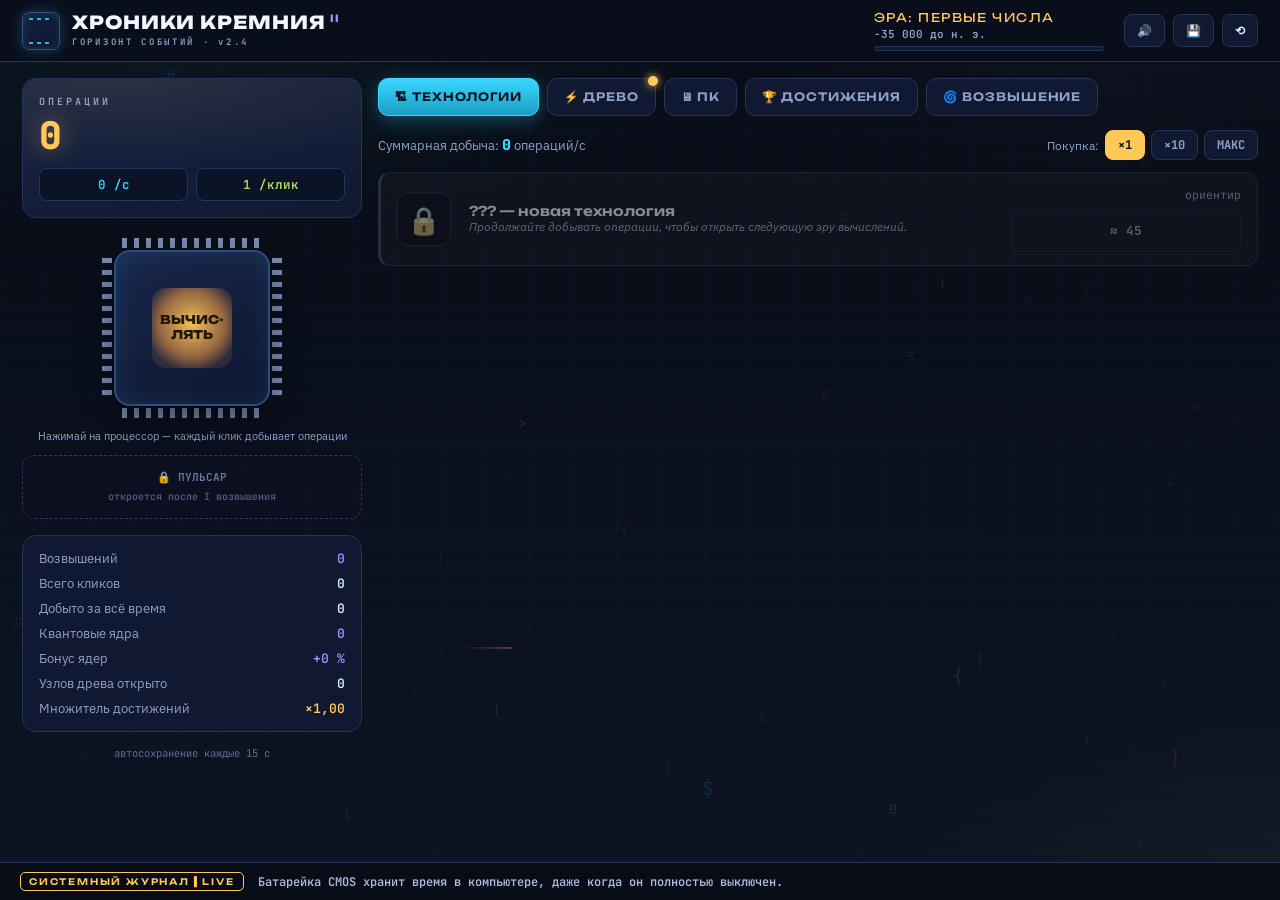
==== index.html @ 412d04f6 "Add files via upload" ====
<!DOCTYPE html>
<html lang="ru">
<head>
<meta charset="UTF-8">
<meta name="viewport" content="width=device-width, initial-scale=1, viewport-fit=cover">
<title>ХРОНИКИ КРЕМНИЯ II — v2.4</title>
<link rel="preconnect" href="https://fonts.googleapis.com">
<link rel="preconnect" href="https://fonts.gstatic.com" crossorigin>
<link href="https://fonts.googleapis.com/css2?family=Unbounded:wght@400;600;800&family=IBM+Plex+Sans:ital,wght@0,400;0,600;0,700;1,400&family=JetBrains+Mono:wght@400;600;800&display=swap" rel="stylesheet">
<style>
:root{
  --bg0:#070b14; --bg1:#0b1322; --panel:#0f1830; --panel2:#152142;
  --line:#233357; --text:#dbe6ff; --dim:#8ea2c9;
  --amber:#ffc857; --cyan:#39d7ff; --lime:#a8e05f; --mag:#ff6bcb;
  --orange:#ff9f45; --violet:#a78bfa; --gold:#c8a24a; --red:#ff5d6c;
}
*{margin:0;padding:0;box-sizing:border-box}
html{height:100%;overscroll-behavior:none}
body{min-height:100%;font-family:"IBM Plex Sans",system-ui,sans-serif;color:var(--text);
  overscroll-behavior:none;-webkit-tap-highlight-color:transparent;
  background:
    radial-gradient(1100px 520px at 12% -8%, rgba(57,215,255,.08), transparent 60%),
    radial-gradient(900px 560px at 108% 112%, rgba(255,200,87,.07), transparent 60%),
    radial-gradient(700px 400px at 85% -5%, rgba(167,139,250,.06), transparent 60%),
    linear-gradient(180deg, var(--bg0), var(--bg1));
  overflow-x:hidden}
body::after{content:"";position:fixed;inset:0;pointer-events:none;z-index:400;
  background:repeating-linear-gradient(0deg,rgba(255,255,255,.014) 0 1px,transparent 1px 3px)}
body.frenzy::before{content:"";position:fixed;inset:0;z-index:390;pointer-events:none;
  box-shadow:inset 0 0 140px 20px rgba(167,139,250,.28);animation:frPulse 1s ease-in-out infinite}
@keyframes frPulse{50%{box-shadow:inset 0 0 200px 40px rgba(167,139,250,.45)}}
[hidden]{display:none!important}
button{touch-action:manipulation;font-family:inherit}
kbd{font:600 11px "JetBrains Mono";background:#1a2646;border:1px solid var(--line);border-bottom-width:2px;border-radius:4px;padding:1px 5px;color:var(--amber)}
#fx{position:fixed;inset:0;z-index:0;pointer-events:none}
.grid-overlay{position:fixed;inset:0;z-index:0;pointer-events:none;
  background-image:linear-gradient(rgba(90,140,255,.045) 1px,transparent 1px),linear-gradient(90deg,rgba(90,140,255,.045) 1px,transparent 1px);
  background-size:44px 44px;mask-image:radial-gradient(ellipse at 50% 40%,#000 30%,transparent 90%)}
::-webkit-scrollbar{width:10px;height:10px}
::-webkit-scrollbar-track{background:#0a1120}
::-webkit-scrollbar-thumb{background:#26365e;border-radius:6px;border:2px solid #0a1120}
::-webkit-scrollbar-thumb:hover{background:#39d7ff}

header{position:sticky;top:0;z-index:50;display:flex;align-items:center;gap:20px;flex-wrap:wrap;
  padding:10px 22px;background:rgba(8,13,26,.88);backdrop-filter:blur(6px);border-bottom:1px solid var(--line)}
.logo{display:flex;align-items:center;gap:12px}
.logo-chip{width:38px;height:38px;border-radius:7px;background:linear-gradient(145deg,#132040,#0c152b);
  border:1px solid #33507f;position:relative;box-shadow:0 0 14px rgba(57,215,255,.25),inset 0 0 8px rgba(57,215,255,.15)}
.logo-chip::before,.logo-chip::after{content:"";position:absolute;left:6px;right:6px;height:2px;
  background:repeating-linear-gradient(90deg,#39d7ff 0 4px,transparent 4px 8px);opacity:.8}
.logo-chip::before{top:5px}.logo-chip::after{bottom:5px}
h1.title{font-family:Unbounded;font-weight:800;font-size:18px;letter-spacing:.05em;color:#f2f6ff;position:relative;line-height:1.1}
h1 .v2{font-size:10px;color:var(--violet);vertical-align:super;letter-spacing:.1em}
.glitch::before,.glitch::after{content:attr(data-text);position:absolute;left:0;top:0;width:100%;pointer-events:none;opacity:0}
.glitch::before{color:var(--cyan);animation:glA 5s infinite steps(1)}
.glitch::after{color:var(--mag);animation:glB 7s infinite steps(1)}
@keyframes glA{0%,93%{opacity:0}94%{opacity:.9;transform:translate(-2px,-1px);clip-path:inset(10% 0 55% 0)}96%{opacity:.9;transform:translate(2px,1px);clip-path:inset(60% 0 8% 0)}98%,100%{opacity:0}}
@keyframes glB{0%,89%{opacity:0}90%{opacity:.9;transform:translate(2px,-1px);clip-path:inset(45% 0 30% 0)}93%{opacity:0}}
.tagline{font:600 9px "JetBrains Mono";letter-spacing:.3em;color:var(--dim);margin-top:3px}
.era-box{margin-left:auto;min-width:230px}
.era-label{font-family:Unbounded;font-size:12px;letter-spacing:.12em;color:var(--amber)}
.era-year{font:600 11px "JetBrains Mono";color:var(--dim);margin:2px 0 5px}
.era-bar{height:5px;background:#101a33;border:1px solid var(--line);border-radius:3px;overflow:hidden}
.era-bar i{display:block;height:100%;width:0;background:linear-gradient(90deg,var(--cyan),var(--amber));transition:width .4s;box-shadow:0 0 8px rgba(255,200,87,.6)}
.hdr-actions{display:flex;gap:8px}
.hdr-actions button{font:600 12px "IBM Plex Sans";color:var(--text);background:var(--panel);border:1px solid var(--line);
  border-radius:8px;padding:8px 12px;cursor:pointer;transition:.18s}
.hdr-actions button:hover{border-color:var(--cyan);transform:translateY(-1px)}
.hdr-actions .danger:hover{border-color:var(--red);color:var(--red)}

main{position:relative;z-index:1;display:grid;grid-template-columns:340px 1fr;gap:16px;
  padding:16px 22px calc(72px + env(safe-area-inset-bottom));max-width:1560px;margin:0 auto}
.side{display:flex;flex-direction:column;gap:14px}
.resource-card{background:linear-gradient(160deg,var(--panel2),var(--panel));border:1px solid var(--line);border-radius:14px;padding:16px;position:relative;overflow:hidden}
.resource-card::before{content:"";position:absolute;inset:0;background:radial-gradient(400px 90px at 30% 0%,rgba(255,200,87,.09),transparent);pointer-events:none}
.res-label{font:600 10px "JetBrains Mono";letter-spacing:.3em;color:var(--dim)}
.res-num{font:800 clamp(26px,3vw,38px)/1.15 "JetBrains Mono";color:var(--amber);text-shadow:0 0 24px rgba(255,200,87,.45);margin:6px 0 10px;word-break:break-all}
.res-num.bump{animation:bump .16s}
@keyframes bump{50%{transform:scale(1.045)}}
.res-row{display:flex;gap:8px}
.res-chip{flex:1;font:600 12.5px "JetBrains Mono";background:#0b1226;border:1px solid var(--line);border-radius:8px;padding:7px 8px;color:var(--cyan);text-align:center}
.res-chip:last-child{color:var(--lime)}
.buff-chip{margin-top:8px;font:800 12px "JetBrains Mono";text-align:center;color:#140b2a;background:linear-gradient(90deg,var(--violet),#d7c6ff);border-radius:8px;padding:6px;animation:frPulse 1s infinite}

.cpu-wrap{display:flex;flex-direction:column;align-items:center;gap:10px;padding:6px 0 2px}
.cpu{width:180px;height:180px;border:none;background:transparent;cursor:pointer;position:relative;border-radius:20px;transition:transform .09s;touch-action:manipulation;user-select:none;-webkit-user-select:none;-webkit-touch-callout:none}
.cpu:active{transform:scale(.94)}
.pins{position:absolute;pointer-events:none}
.pins.tb{left:20px;right:20px;height:10px;background:repeating-linear-gradient(90deg,#7d8db4 0 5px,transparent 5px 12px)}
.pins.lr{top:20px;bottom:20px;width:10px;background:repeating-linear-gradient(180deg,#7d8db4 0 5px,transparent 5px 12px)}
.pins.t{top:0}.pins.b{bottom:0}.pins.l{left:0}.pins.r{right:0}
.cpu-body{position:absolute;inset:12px;border-radius:16px;background:linear-gradient(150deg,#17254a,#0c152e);border:2px solid #2e4a80;
  box-shadow:inset 0 0 26px rgba(57,215,255,.12),0 12px 34px rgba(0,0,0,.5);display:flex;align-items:center;justify-content:center}
.cpu-core{width:80px;height:80px;border-radius:14px;background:radial-gradient(circle at 50% 45%,rgba(255,200,87,.95),rgba(255,159,69,.55) 55%,rgba(255,159,69,.12) 80%);
  display:flex;align-items:center;justify-content:center;animation:corePulse 2.4s ease-in-out infinite}
body.frenzy .cpu-core{animation-duration:.5s}
@keyframes corePulse{0%,100%{box-shadow:0 0 18px rgba(255,200,87,.45),inset 0 0 12px rgba(255,255,255,.35)}50%{box-shadow:0 0 42px rgba(255,200,87,.85),inset 0 0 18px rgba(255,255,255,.6)}}
.cpu-label{font-family:Unbounded;font-weight:800;font-size:12px;color:#221800;text-align:center;line-height:1.2}
.ring{position:absolute;left:50%;top:50%;width:120px;height:120px;margin:-60px 0 0 -60px;border:2px solid var(--amber);border-radius:50%;pointer-events:none;animation:ring .55s ease-out forwards}
.ring.mini{width:60px;height:60px;margin:-30px 0 0 -30px;border-color:var(--cyan)}
@keyframes ring{from{transform:scale(.4);opacity:.9}to{transform:scale(1.5);opacity:0}}
.float-num{position:fixed;z-index:320;font:800 15px "JetBrains Mono";color:var(--amber);text-shadow:0 0 10px rgba(255,200,87,.7);pointer-events:none;animation:rise .95s ease-out forwards;white-space:nowrap}
.float-num.auto{color:var(--cyan);font-size:11.5px;text-shadow:0 0 8px rgba(57,215,255,.6)}
.float-num.crit{color:#ffe9a0;font-size:20px;text-shadow:0 0 16px rgba(255,200,87,.95)}
.float-num.chain{color:var(--mag);font-size:13px;text-shadow:0 0 10px rgba(255,107,203,.8)}
@keyframes rise{from{transform:translate(-50%,0);opacity:1}to{transform:translate(-50%,-74px);opacity:0}}
.spark{position:fixed;z-index:319;width:5px;height:5px;border-radius:50%;pointer-events:none;animation:sparkFly .6s ease-out forwards}
@keyframes sparkFly{from{transform:translate(0,0) scale(1);opacity:1}to{transform:translate(var(--dx),var(--dy)) scale(.2);opacity:0}}
.hint{font:400 11px "IBM Plex Sans";color:var(--dim);text-align:center;line-height:1.6}

.pulse-wrap{display:flex;flex-direction:column;align-items:center;gap:7px;width:100%}
.mech-locked{width:100%;border:1px dashed #33305e;border-radius:12px;padding:12px;text-align:center;
  font:600 11px "JetBrains Mono";color:#6c7ba3;line-height:1.7;background:rgba(12,15,34,.5)}
.mech-locked span{color:#4d5a82;font-size:10px}
.mech-row{display:flex;gap:12px;align-items:center;justify-content:center}
.pulse{position:relative;width:88px;height:88px;border-radius:50%;border:1px solid #3d3670;cursor:pointer;
  background:radial-gradient(circle at 50% 40%,#221b45,#0e0c20);color:#cbb8ff;font-family:Unbounded;font-weight:700;font-size:10px;letter-spacing:.08em;transition:.2s}
.pulse .p-ring{position:absolute;inset:-5px;border-radius:50%;pointer-events:none;
  background:conic-gradient(var(--violet) calc(var(--p,0)*1%),rgba(167,139,250,.1) 0);
  -webkit-mask:radial-gradient(circle,transparent 62%,#000 64%);mask:radial-gradient(circle,transparent 62%,#000 64%)}
.pulse:disabled{opacity:.55;cursor:default}
.pulse.ready{animation:pulseReady 1.4s infinite}
@keyframes pulseReady{50%{box-shadow:0 0 26px rgba(167,139,250,.8)}}
.pulse.active{background:radial-gradient(circle at 50% 40%,#7a5cff,#2c1a6e);color:#fff;box-shadow:0 0 34px rgba(167,139,250,.8)}
.mech-side{display:flex;flex-direction:column;align-items:center;gap:4px}
.leap{width:56px;height:56px;border-radius:50%;border:1px solid #1e5a6e;cursor:pointer;font-size:20px;
  background:radial-gradient(circle at 50% 40%,#0e2a38,#081720);color:var(--cyan);transition:.2s}
.leap.ready{animation:leapReady 1.4s infinite;border-color:var(--cyan)}
@keyframes leapReady{50%{box-shadow:0 0 22px rgba(57,215,255,.7)}}
.leap:disabled{opacity:.5;cursor:default}
.leap-state{font:600 9px "JetBrains Mono";color:var(--dim);text-align:center}
.mini-toggle{font:700 9.5px "JetBrains Mono";letter-spacing:.08em;color:var(--dim);background:var(--panel);
  border:1px solid var(--line);border-radius:20px;padding:5px 12px;cursor:pointer;transition:.15s}
.mini-toggle.on{color:#0b1020;background:var(--lime);border-color:var(--lime)}
.pulse-state{font:600 10px "JetBrains Mono";color:var(--dim)}

.stat-card{background:var(--panel);border:1px solid var(--line);border-radius:14px;padding:14px 16px;display:flex;flex-direction:column;gap:8px}
.stat-row{display:flex;justify-content:space-between;align-items:baseline;font-size:12.5px;color:var(--dim)}
.stat-row b{font:600 13px "JetBrains Mono";color:var(--text)}
.stat-row b.violet{color:var(--violet)}.stat-row b.amber{color:var(--amber)}
.autosave-note{font:400 10.5px "JetBrains Mono";color:#5b6c93;text-align:center;transition:.3s}
.autosave-note.flash{color:var(--lime)}

.content{min-width:0}
.tabs{display:flex;gap:8px;margin-bottom:14px;flex-wrap:wrap}
.tabs button{position:relative;font-family:Unbounded;font-weight:600;font-size:11.5px;letter-spacing:.08em;color:var(--dim);
  background:var(--panel);border:1px solid var(--line);border-radius:10px;padding:11px 16px;cursor:pointer;transition:.2s}
.tabs button:hover{color:var(--text);border-color:#33507f;transform:translateY(-1px)}
.tabs button.active{color:#0b1020;background:linear-gradient(180deg,var(--cyan),#189ec4);border-color:var(--cyan);box-shadow:0 4px 18px rgba(57,215,255,.3)}
.dot{position:absolute;top:-3px;right:-3px;width:10px;height:10px;border-radius:50%;background:var(--amber);box-shadow:0 0 8px var(--amber);display:none;animation:dotPulse 1s infinite}
.dot.on{display:block}
@keyframes dotPulse{50%{transform:scale(1.35)}}
.panel{animation:fadeIn .35s ease}
@keyframes fadeIn{from{opacity:0;transform:translateY(8px)}}

.gens-head{display:flex;justify-content:space-between;align-items:center;gap:12px;flex-wrap:wrap;margin-bottom:12px;font-size:13px;color:var(--dim)}
.gens-head b{font:800 15px "JetBrains Mono";color:var(--cyan)}
.buy-mode{display:flex;align-items:center;gap:6px;font-size:12px}
.buy-mode button{font:700 12px "JetBrains Mono";color:var(--dim);background:var(--panel);border:1px solid var(--line);border-radius:8px;padding:6px 12px;cursor:pointer;transition:.15s}
.buy-mode button.active{color:#0b1020;background:var(--amber);border-color:var(--amber)}
.gen{display:grid;grid-template-columns:58px 1fr 230px;gap:14px;align-items:center;background:var(--panel);
  border:1px solid var(--line);border-left:3px solid var(--gc);border-radius:12px;padding:13px 16px;margin-bottom:10px;
  transition:transform .18s,box-shadow .18s;animation:fadeIn .4s}
.gen:hover{transform:translateX(4px);box-shadow:0 6px 20px rgba(0,0,0,.35)}
.gen-icon{width:54px;height:54px;border-radius:12px;background:#0b1226;border:1px solid var(--line);display:flex;align-items:center;justify-content:center;font-size:27px}
.gen-top{display:flex;align-items:baseline;gap:10px;flex-wrap:wrap}
.gen-name{font-family:Unbounded;font-weight:600;font-size:13.5px;color:#eef3ff}
.gen-year{font:600 10px "JetBrains Mono";color:var(--gc);border:1px solid var(--line);border-radius:5px;padding:2px 6px;background:#0b1226}
.gen-count{font:800 14px "JetBrains Mono";color:var(--gc);margin:3px 0 4px}
.gen-fact{font-size:11.5px;font-style:italic;color:#9fb0d4;line-height:1.45}
.gen-ms{font:600 10.5px "JetBrains Mono";color:var(--dim);margin-top:4px}
.gen-ms.done{color:var(--lime)}
.gen-right{display:flex;flex-direction:column;gap:8px}
.gen-prod{font:400 11.5px "JetBrains Mono";color:var(--dim);text-align:right;line-height:1.5}
.gen-prod b{color:var(--text);font-size:12.5px}
.gen-buy{position:relative;overflow:hidden;font:700 12.5px "JetBrains Mono";color:var(--text);background:#101a35;border:1px solid var(--line);
  border-radius:9px;padding:10px 8px;cursor:pointer;transition:.18s;line-height:1.5}
.gen-buy .gen-amt{color:var(--gc)}
.gen-buy.can{border-color:var(--lime);color:#eaffd8;box-shadow:0 0 12px rgba(168,224,95,.2);animation:canGlow 1.8s infinite}
@keyframes canGlow{50%{box-shadow:0 0 22px rgba(168,224,95,.45)}}
.gen-buy.can::after{content:"";position:absolute;top:0;left:-80%;width:50%;height:100%;background:linear-gradient(100deg,transparent,rgba(255,255,255,.14),transparent);animation:shine 2.6s infinite}
@keyframes shine{to{left:140%}}
.gen-buy:not(.can){opacity:.65;cursor:default}
.gen.teaser{opacity:.55;border-left-color:#3a4a73;filter:saturate(.4)}

/* ===== ДРЕВО ===== */
.tree-view{position:relative;height:min(74vh,780px);min-height:420px;border:1px solid #2c3a55;border-radius:14px;overflow:hidden;cursor:grab;
  touch-action:none;
  background:radial-gradient(900px 600px at 50% 45%,rgba(57,215,255,.05),transparent 70%),#060a14;
  box-shadow:inset 0 0 90px rgba(0,0,0,.65)}
.tree-view.grabbing{cursor:grabbing}
.tree-world{position:absolute;top:0;left:0;transform-origin:0 0;will-change:transform}
.tv-ctrl{position:absolute;right:12px;bottom:12px;display:flex;flex-direction:column;gap:6px;z-index:5}
.tv-ctrl button{width:42px;height:42px;font-size:17px;background:rgba(13,20,40,.9);color:var(--text);border:1px solid var(--line);border-radius:9px;cursor:pointer;transition:.15s}
.tv-ctrl button:hover{border-color:var(--cyan);color:var(--cyan)}
.tv-hint{position:absolute;left:12px;bottom:12px;z-index:5;font:600 10px "JetBrains Mono";color:#5b6c93;pointer-events:none;max-width:70%}
.tree-legend{display:flex;gap:16px;flex-wrap:wrap;margin-top:10px;font:600 10.5px "JetBrains Mono";color:var(--dim)}
.tree-legend i{display:inline-block;width:11px;height:11px;border-radius:50%;margin-right:5px;vertical-align:-1px}
.tn{cursor:pointer}
.tn.locked{cursor:not-allowed}
.tn text{font-family:"JetBrains Mono";pointer-events:none}
.halo{opacity:0;pointer-events:none}
.tn.can{filter:drop-shadow(0 0 9px var(--bc,#e8c96a))}
.tn.can .halo{animation:haloPulse 1.15s ease-in-out infinite}
@keyframes haloPulse{0%,100%{opacity:.12}50%{opacity:.95}}
@keyframes dash{to{stroke-dashoffset:-24}}
.tree-tip{position:fixed;z-index:340;max-width:280px;background:rgba(9,12,22,.97);border:1px solid var(--gold);border-radius:10px;
  padding:12px 14px;pointer-events:none;box-shadow:0 12px 40px rgba(0,0,0,.6),0 0 24px -8px var(--gold);opacity:0;transition:opacity .12s}
.tree-tip.show{opacity:1}
.tree-tip .tt-name{font-family:Unbounded;font-weight:600;font-size:12px;color:#e8c96a;margin-bottom:2px}
.tree-tip .tt-type{font:600 9px "JetBrains Mono";letter-spacing:.15em;color:var(--dim);margin-bottom:6px}
.tree-tip .tt-eff{font:600 11px "JetBrains Mono";color:#9fe6a0;line-height:1.5;margin-bottom:6px}
.tree-tip .tt-req{font:600 10px "JetBrains Mono";color:var(--red);margin-bottom:4px}
.tree-tip .tt-cost{font:700 11px "JetBrains Mono";margin-bottom:6px}
.tree-tip .tt-fact{font-size:11px;font-style:italic;color:#a9bad9;line-height:1.45;border-top:1px dashed #3a4a6a;padding-top:6px}

/* ===== ПК ===== */
.pc-layout{display:grid;grid-template-columns:minmax(320px,430px) 1fr;gap:18px;align-items:start}
.pc-rig{display:flex;flex-direction:column;align-items:center;gap:14px}
.pc-monitor{width:78%;background:#0a1224;border:2px solid #2e4a80;border-radius:10px;padding:8px;box-shadow:0 8px 24px rgba(0,0,0,.5)}
.pc-screen{background:#03130c;border:1px solid #0c3a26;border-radius:6px;padding:14px 12px;font:800 13px "JetBrains Mono";
  color:#5dffa8;text-shadow:0 0 8px rgba(93,255,168,.6);min-height:52px;line-height:1.5}
.pc-screen small{display:block;font-weight:400;font-size:9px;color:#2e8a5e;letter-spacing:.2em}
.pc-stand{width:34%;height:8px;background:#152142;border:1px solid var(--line);border-radius:0 0 6px 6px;margin:0 auto}
.pc-tower{position:relative;width:78%;background:linear-gradient(160deg,#131c36,#0b1120);border:2px solid #2e4a80;border-radius:12px;
  padding:16px 14px 14px 22px;box-shadow:0 14px 34px rgba(0,0,0,.55),inset 0 0 30px rgba(0,0,0,.5)}
.pc-rgb{position:absolute;left:6px;top:12px;bottom:12px;width:6px;border-radius:4px;background:#1a2440;transition:.4s}
.pc-rgb.on{background:linear-gradient(180deg,#ff5d6c,#ffc857,#a8e05f,#39d7ff,#a78bfa,#ff6bcb);animation:hueShift 3.5s linear infinite;box-shadow:0 0 12px rgba(255,120,220,.7)}
@keyframes hueShift{to{filter:hue-rotate(360deg)}}
.pc-grid{display:grid;grid-template-columns:1fr 1fr;gap:12px}
.pc-slot{background:#0a1120;border:1px dashed #26365e;border-radius:10px;padding:9px;display:flex;flex-direction:column;align-items:center;gap:7px;cursor:pointer;transition:.2s}
.pc-slot:hover{border-color:var(--cyan);transform:translateY(-2px)}
.pc-slot.flash{border-color:var(--amber);box-shadow:0 0 16px rgba(255,200,87,.5)}
.pc-slot.wide{grid-column:1/-1}
.ptag{font:700 9px "JetBrains Mono";letter-spacing:.1em;color:var(--dim)}
.ptag b{color:var(--text)}
.part{transition:.3s}
.p-cpu{width:62px;height:62px;border:2px solid #55617f;border-radius:6px;background:#101a30;display:flex;align-items:center;justify-content:center;position:relative}
.p-cpu::before{content:"";position:absolute;inset:-6px;background:
  repeating-linear-gradient(90deg,#55617f 0 3px,transparent 3px 8px) top/100% 3px no-repeat,
  repeating-linear-gradient(90deg,#55617f 0 3px,transparent 3px 8px) bottom/100% 3px no-repeat}
.p-cpu .die{width:30px;height:30px;border-radius:4px;background:#1c2a4c;transition:.3s}
.p-ram{display:flex;gap:6px}
.p-ram i{width:11px;height:52px;border:2px solid #55617f;border-radius:3px;background:repeating-linear-gradient(180deg,#141f3c 0 6px,#0c1529 6px 12px);transition:.3s}
.p-gpu{width:100%;height:54px;border:2px solid #55617f;border-radius:8px;background:linear-gradient(180deg,#16223f,#0c1529);display:flex;align-items:center;justify-content:center;gap:14px;transition:.3s}
.p-ssd{width:74px;height:26px;border:2px solid #55617f;border-radius:5px;background:#101a30;position:relative;transition:.3s}
.p-ssd::after{content:"";position:absolute;right:5px;top:50%;width:6px;height:6px;margin-top:-3px;border-radius:50%;background:#2e4a80}
.p-psu{width:74px;height:44px;border:2px solid #55617f;border-radius:6px;background:repeating-linear-gradient(90deg,#121c36 0 5px,#0b1326 5px 10px);transition:.3s}
.p-cool{width:62px;height:62px;border:2px solid #55617f;border-radius:50%;display:flex;align-items:center;justify-content:center;background:#0b1326;transition:.3s}
.fan{width:70%;height:70%;border-radius:50%;
  background:conic-gradient(#3a4a72 0 20%,#141d33 0 25%,#3a4a72 0 45%,#141d33 0 50%,#3a4a72 0 70%,#141d33 0 75%,#3a4a72 0 95%,#141d33 0);
  animation:spin var(--spin,3s) linear infinite}
.p-gpu .fan{width:30px;height:30px}
@keyframes spin{to{transform:rotate(360deg)}}
.pc-parts{display:flex;flex-direction:column;gap:10px}
.pc-card{display:grid;grid-template-columns:52px 1fr 190px;gap:12px;align-items:center;background:var(--panel);
  border:1px solid var(--line);border-left:3px solid var(--tc,#55617f);border-radius:12px;padding:12px 14px;transition:.18s}
.pc-card:hover{transform:translateX(4px)}
.pc-card.flash{border-color:var(--amber);box-shadow:0 0 18px rgba(255,200,87,.4)}
.pc-ico{width:48px;height:48px;border-radius:10px;background:#0b1226;border:1px solid var(--line);display:flex;align-items:center;justify-content:center;font-size:22px}
.pc-name{font-family:Unbounded;font-weight:600;font-size:12.5px}
.pc-lvl{font:700 10px "JetBrains Mono";margin:2px 0}
.pc-desc{font-size:11px;color:var(--dim);line-height:1.4}
.pc-fact{font-size:10.5px;font-style:italic;color:#9fb0d4;margin-top:3px;line-height:1.4}
.pc-buy{font:700 12px "JetBrains Mono";background:#101a35;border:1px solid var(--line);border-radius:9px;padding:10px 8px;color:var(--text);cursor:pointer;transition:.18s;line-height:1.5}
.pc-buy.can{border-color:var(--lime);color:#eaffd8;animation:canGlow 1.8s infinite}
.pc-buy:not(.can){opacity:.65;cursor:default}

.ach-head{font-size:13px;color:var(--dim);margin-bottom:14px;background:var(--panel);border:1px solid var(--line);border-radius:12px;padding:12px 16px}
.ach-head b{color:var(--amber)}
#achGrid{display:grid;grid-template-columns:repeat(auto-fill,minmax(240px,1fr));gap:10px}
.ach{display:flex;gap:12px;align-items:flex-start;background:var(--panel);border:1px solid var(--line);border-radius:12px;padding:12px 14px;transition:.2s}
.ach .a-ico{font-size:24px;width:44px;height:44px;flex:none;display:flex;align-items:center;justify-content:center;background:#0b1226;border-radius:10px;border:1px solid var(--line)}
.ach .a-name{font-family:Unbounded;font-weight:600;font-size:11.5px}
.ach .a-desc{font-size:11.5px;color:var(--dim);margin-top:3px;line-height:1.4}
.ach .a-rew{font:700 10px "JetBrains Mono";color:var(--amber);margin-top:5px}
.ach.unlocked{border-color:#8a6b1f;background:linear-gradient(160deg,#1c1a0e,var(--panel));box-shadow:inset 0 0 18px -8px var(--amber)}
.ach.unlocked .a-name{color:var(--amber)}
.ach:not(.unlocked){opacity:.55;filter:grayscale(.6)}

.sing-wrap{display:grid;gap:16px;max-width:900px;margin:0 auto}
.sing-card{background:linear-gradient(165deg,#191536,#0e1226);border:1px solid #3d3670;border-radius:16px;padding:24px 28px;position:relative;overflow:hidden}
.sing-card::before{content:"";position:absolute;width:340px;height:340px;left:50%;top:-190px;transform:translateX(-50%);
  background:radial-gradient(circle,rgba(167,139,250,.22),transparent 65%);pointer-events:none;animation:corePulse 3s infinite}
.sing-title{font-family:Unbounded;font-weight:800;font-size:18px;letter-spacing:.12em;color:var(--violet);text-shadow:0 0 22px rgba(167,139,250,.55);margin-bottom:10px}
.sing-card p{font-size:12.5px;line-height:1.6;color:#c6cdea;margin-bottom:16px}
.sing-card p b{color:var(--violet)}
.sing-stats{display:grid;grid-template-columns:repeat(auto-fit,minmax(150px,1fr));gap:10px;margin-bottom:18px}
.sing-stats>div{background:#0c0f22;border:1px solid #33305e;border-radius:10px;padding:10px 14px}
.sing-stats span{font-size:10.5px;color:var(--dim);display:block;margin-bottom:3px}
.sing-stats b{font:800 16px "JetBrains Mono";color:var(--violet)}
.sing-stats b.amber{color:var(--amber)}
.btn-sing{width:100%;font-family:Unbounded;font-weight:700;font-size:13.5px;letter-spacing:.08em;padding:14px;border-radius:12px;cursor:pointer;
  color:#140b2a;background:linear-gradient(180deg,#c9b2ff,#8b6cf0);border:1px solid var(--violet);transition:.2s;box-shadow:0 6px 24px -4px rgba(167,139,250,.5)}
.btn-sing:hover:not(:disabled){transform:translateY(-2px)}
.btn-sing:disabled{opacity:.45;cursor:not-allowed;filter:grayscale(.5)}
.sing-hint{font:600 11.5px "JetBrains Mono";color:var(--dim);text-align:center;margin-top:10px}
.sing-note{font-size:11px;color:#7d7fa8;text-align:center;margin-top:14px;border-top:1px dashed #33305e;padding-top:12px}
.road{display:flex;flex-direction:column;gap:8px}
.road-item{display:flex;gap:14px;align-items:center;background:#0c0f22;border:1px solid #33305e;border-radius:10px;padding:9px 16px;opacity:.5;transition:.3s}
.road-item b{font-family:Unbounded;font-size:13px;color:#5d538f;width:34px;flex:none}
.road-item span{font-size:12px;color:#b9c2e8}
.road-item.done{opacity:1;border-color:#6a55c9;box-shadow:inset 0 0 16px -8px var(--violet)}
.road-item.done b{color:var(--amber)}
.road-item.done span::after{content:' ✓';color:var(--lime);font-weight:700}
.stree-box{overflow:auto;border:1px solid #33305e;border-radius:14px;background:radial-gradient(500px 300px at 50% 45%,rgba(167,139,250,.08),transparent 70%),#0a0817}
.stree-lock{padding:46px 20px;text-align:center;font:600 12px "JetBrains Mono";color:#6c7ba3;line-height:2}
.stree-lock b{color:var(--violet)}
.stree-cap{font:600 11px "JetBrains Mono";color:var(--dim);margin-top:8px}
.stree-cap b{color:var(--violet)}

.ticker{position:fixed;left:0;right:0;bottom:0;z-index:60;height:calc(38px + env(safe-area-inset-bottom));
  padding:0 20px env(safe-area-inset-bottom);display:flex;align-items:center;gap:14px;
  background:rgba(7,11,22,.94);border-top:1px solid var(--line);font:600 12px "JetBrains Mono";overflow:hidden}
.ticker-tag{flex:none;font-family:Unbounded;font-size:9px;letter-spacing:.2em;color:var(--amber);border:1px solid var(--amber);border-radius:5px;padding:3px 8px;animation:blinkTag 2.4s infinite}
@keyframes blinkTag{50%{opacity:.55}}
#tickerText{color:#aebadb;white-space:nowrap;overflow:hidden;text-overflow:ellipsis}
#tickerText.swap{animation:tickIn .55s ease}
@keyframes tickIn{from{transform:translateY(14px);opacity:0}}
#toasts{position:fixed;top:70px;right:18px;z-index:300;display:flex;flex-direction:column;gap:8px;pointer-events:none}
.toast{background:#101a33;border:1px solid var(--line);border-left:3px solid var(--amber);border-radius:10px;padding:11px 16px;
  font-size:12.5px;max-width:min(320px,86vw);box-shadow:0 10px 30px rgba(0,0,0,.5);animation:toastIn .35s ease,toastOut .4s ease 3.8s forwards}
.toast b{display:block;font-family:Unbounded;font-size:11px;letter-spacing:.05em;margin-bottom:3px;color:var(--amber)}
@keyframes toastIn{from{transform:translateX(60px);opacity:0}}
@keyframes toastOut{to{transform:translateX(60px);opacity:0}}
.era-banner{position:fixed;inset:0;z-index:290;display:flex;flex-direction:column;align-items:center;justify-content:center;pointer-events:none;opacity:0}
.era-banner.show{animation:eraIn 2.8s ease forwards}
.era-banner .eb-sub{font:600 13px "JetBrains Mono";letter-spacing:.5em;color:var(--cyan);margin-bottom:10px}
.era-banner .eb-name{font-family:Unbounded;font-weight:800;font-size:clamp(30px,6vw,58px);letter-spacing:.1em;color:#fff;
  text-shadow:0 0 30px rgba(57,215,255,.7),0 0 60px rgba(255,200,87,.4)}
@keyframes eraIn{0%{opacity:0;transform:scale(.92)}12%{opacity:1;transform:scale(1)}80%{opacity:1}100%{opacity:0;transform:scale(1.05)}}
#modalWrap{position:fixed;inset:0;z-index:350;background:rgba(4,7,15,.8);display:flex;align-items:center;justify-content:center;padding:20px}
#modalBox{background:linear-gradient(165deg,var(--panel2),var(--panel));border:1px solid #33507f;border-radius:16px;padding:26px 30px;max-width:480px;width:100%;box-shadow:0 24px 70px rgba(0,0,0,.6);animation:fadeIn .25s}
#modalBox h3{font-family:Unbounded;font-size:16px;letter-spacing:.06em;color:var(--amber);margin-bottom:12px}
#modalBox .m-body{font-size:13px;line-height:1.65;color:#c6cdea;margin-bottom:20px}
#modalBox .m-body b{color:var(--amber)}
#modalBox .m-btns{display:flex;gap:10px;justify-content:flex-end;flex-wrap:wrap}
#modalBox .m-btns button{font:700 12.5px "IBM Plex Sans";padding:10px 18px;border-radius:9px;cursor:pointer;border:1px solid var(--line);background:#101a35;color:var(--text);transition:.15s}
#modalBox .m-btns button.primary{background:linear-gradient(180deg,var(--amber),#d99b23);border-color:var(--amber);color:#221800}
#modalBox .m-btns button:hover{transform:translateY(-1px)}
@keyframes shake{25%{transform:translateX(-3px)}75%{transform:translateX(3px)}}
@media (max-width:1180px){.pc-layout{grid-template-columns:1fr}}
@media (max-width:1080px){
  main{grid-template-columns:1fr}
  .cpu{width:150px;height:150px}
  .tree-view{height:60vh}
  .gen{grid-template-columns:48px 1fr}
  .gen-right{grid-column:1/-1}
  .era-box{margin-left:0;width:100%}
}
@media (max-width:640px){
  header{padding:8px 12px;gap:8px}
  h1.title{font-size:13px}
  .tagline{letter-spacing:.14em;font-size:7.5px}
  .logo-chip{width:32px;height:32px}
  .hdr-actions button{padding:7px 9px;font-size:11px}
  main{padding:10px 10px calc(72px + env(safe-area-inset-bottom));gap:10px}
  .resource-card{padding:12px}
  .res-row{flex-wrap:wrap}
  .cpu{width:140px;height:140px}
  .pulse{width:76px;height:76px}
  .leap{width:50px;height:50px}
  .tabs button{padding:9px 10px;font-size:9.5px;letter-spacing:.03em}
  .tree-view{height:58vh;min-height:340px}
  .tv-hint{display:none}
  .gen{padding:10px 12px;gap:10px}
  .gen-name{font-size:12px}
  .pc-card{grid-template-columns:44px 1fr;gap:10px}
  .pc-card .pc-buy{grid-column:1/-1}
  .sing-card{padding:16px 14px}
  .sing-stats{grid-template-columns:repeat(2,1fr)}
  .road-item span{font-size:11px}
  .ticker{font-size:10.5px;padding-left:10px;padding-right:10px}
  .float-num{font-size:13px}
  #modalBox{padding:18px 16px}
}
</style>
</head>
<body>
<canvas id="fx"></canvas>
<div class="grid-overlay"></div>

<header>
  <div class="logo">
    <div class="logo-chip"></div>
    <div>
      <h1 class="title glitch" data-text="ХРОНИКИ КРЕМНИЯ">ХРОНИКИ КРЕМНИЯ <span class="v2">II</span></h1>
      <div class="tagline">ГОРИЗОНТ СОБЫТИЙ · v2.4</div>
    </div>
  </div>
  <div class="era-box">
    <div class="era-label">ЭРА: <span id="eraName">—</span></div>
    <div class="era-year" id="eraYear">…</div>
    <div class="era-bar"><i id="eraFill"></i></div>
  </div>
  <div class="hdr-actions">
    <button id="btnSound" title="Звук">🔊</button>
    <button id="btnSave" title="Сохранить">💾</button>
    <button id="btnWipe" class="danger" title="Полный сброс">⟲</button>
  </div>
</header>

<main>
  <aside class="side">
    <div class="resource-card">
      <div class="res-label">ОПЕРАЦИИ</div>
      <div class="res-num" id="opsNum">0</div>
      <div class="res-row">
        <div class="res-chip"><span id="cpsNum">0</span> /с</div>
        <div class="res-chip"><span id="cpcNum">1</span> /клик</div>
      </div>
      <div id="buffChip" class="buff-chip" hidden></div>
    </div>
    <div class="cpu-wrap">
      <button id="cpu" class="cpu" aria-label="Вычислять">
        <div class="pins tb t"></div><div class="pins tb b"></div>
        <div class="pins lr l"></div><div class="pins lr r"></div>
        <div class="cpu-body"><div class="cpu-core"><span class="cpu-label">ВЫЧИС-<br>ЛЯТЬ</span></div></div>
      </button>
      <div class="hint">Нажимай на процессор — каждый клик добывает операции</div>
      <div class="pulse-wrap">
        <div id="pulseLocked" class="mech-locked">🔒 ПУЛЬСАР<br><span>откроется после I возвышения</span></div>
        <div id="pulseReady" hidden>
          <div class="mech-row">
            <button id="pulseBtn" class="pulse" disabled><span class="p-ring"></span><span>ПУЛЬСАР<br><kbd style="color:#cbb8ff;border-color:#3d3670;background:#221b45">P</kbd></span></button>
            <div class="mech-side" id="leapWrap" hidden>
              <button id="leapBtn" class="leap" disabled>⏳</button>
              <div class="leap-state" id="leapState"></div>
            </div>
          </div>
          <button id="autoPulseBtn" class="mini-toggle" hidden>АВТОПУЛЬСАР: ВЫКЛ</button>
          <div class="pulse-state" id="pulseState">заряд: 0%</div>
        </div>
      </div>
    </div>
    <div class="stat-card">
      <div class="stat-row"><span>Возвышений</span><b class="violet" id="stPrest">0</b></div>
      <div class="stat-row"><span>Всего кликов</span><b id="stClicks">0</b></div>
      <div class="stat-row"><span>Добыто за всё время</span><b id="stLife">0</b></div>
      <div class="stat-row"><span>Квантовые ядра</span><b class="violet" id="stCores">0</b></div>
      <div class="stat-row"><span>Бонус ядер</span><b class="violet" id="stCoreBonus">+0%</b></div>
      <div class="stat-row"><span>Узлов древа открыто</span><b id="stNodes">0</b></div>
      <div class="stat-row"><span>Множитель достижений</span><b class="amber" id="stAch">×1,00</b></div>
    </div>
    <div class="autosave-note" id="saveNote">автосохранение каждые 15 с</div>
  </aside>

  <section class="content">
    <nav class="tabs">
      <button data-tab="gens" class="active">🏗 ТЕХНОЛОГИИ</button>
      <button data-tab="tree">⚡ ДРЕВО<span class="dot" id="treeDot"></span></button>
      <button data-tab="pc">🖥 ПК</button>
      <button data-tab="ach">🏆 ДОСТИЖЕНИЯ</button>
      <button data-tab="sing">🌀 ВОЗВЫШЕНИЕ<span class="dot" id="singDot"></span></button>
    </nav>

    <div class="panel" id="panel-gens">
      <div class="gens-head">
        <div>Суммарная добыча: <b id="totalCps">0</b> операций/с</div>
        <div class="buy-mode"><span>Покупка:</span>
          <button data-m="1" class="active">×1</button>
          <button data-m="10">×10</button>
          <button data-m="max">МАКС</button>
        </div>
      </div>
      <div id="genList"></div>
    </div>

    <div class="panel" id="panel-tree" hidden>
      <div class="tree-view" id="treeView">
        <div class="tree-world" id="treeWorld"><svg id="treeSvg" width="3400" height="3600"></svg></div>
        <div class="tv-ctrl">
          <button id="tvIn" title="Приблизить">＋</button>
          <button id="tvOut" title="Отдалить">－</button>
          <button id="tvHome" title="Центрировать">⌂</button>
        </div>
        <div class="tv-hint">Тяни карту · щипок или колесо — зум · тап по узлу — информация, повторный — купить · подписи появляются по мере разведки</div>
      </div>
      <div class="tree-legend" id="treeLegend"></div>
    </div>

    <div class="panel" id="panel-pc" hidden>
      <div class="pc-layout">
        <div class="pc-rig">
          <div class="pc-monitor"><div class="pc-screen"><small>ХРОНИКИ КРЕМНИЯ · МОНИТОР</small><span id="pcScreen">0 оп/с</span></div></div>
          <div class="pc-stand"></div>
          <div class="pc-tower">
            <div class="pc-rgb" id="pcRgb"></div>
            <div class="pc-grid">
              <div class="pc-slot" data-part="cpu"><div class="part p-cpu" id="pv-cpu"><div class="die"></div></div><div class="ptag">ЦП · <b id="pl-cpu">ур. 0</b></div></div>
              <div class="pc-slot" data-part="ram"><div class="part p-ram" id="pv-ram"><i></i><i></i><i></i></div><div class="ptag">ОЗУ · <b id="pl-ram">ур. 0</b></div></div>
              <div class="pc-slot wide" data-part="gpu"><div class="part p-gpu" id="pv-gpu"><span class="fan"></span><span class="fan"></span></div><div class="ptag">ВИДЕОКАРТА · <b id="pl-gpu">ур. 0</b></div></div>
              <div class="pc-slot" data-part="ssd"><div class="part p-ssd" id="pv-ssd"></div><div class="ptag">SSD · <b id="pl-ssd">ур. 0</b></div></div>
              <div class="pc-slot" data-part="psu"><div class="part p-psu" id="pv-psu"></div><div class="ptag">БП · <b id="pl-psu">ур. 0</b></div></div>
              <div class="pc-slot wide" data-part="cool"><div class="part p-cool" id="pv-cool"><span class="fan"></span></div><div class="ptag">ОХЛАЖДЕНИЕ · <b id="pl-cool">ур. 0</b></div></div>
              <div class="pc-slot wide" data-part="case"><div class="ptag" style="margin:6px 0">💡 КОРПУС И ПОДСВЕТКА · <b id="pl-case">ур. 0</b></div></div>
            </div>
          </div>
        </div>
        <div class="pc-parts" id="pcParts"></div>
      </div>
    </div>

    <div class="panel" id="panel-ach" hidden>
      <div class="ach-head">Каждое достижение даёт <b>+2 %</b> ко всей добыче. Открыто: <b id="achCount">0</b>/35 • Множитель: <b id="achMult">×1,00</b></div>
      <div id="achGrid"></div>
    </div>

    <div class="panel" id="panel-sing" hidden>
      <div class="sing-wrap">
        <div class="sing-card">
          <div class="sing-title">ВОЗВЫШЕНИЕ · СИНГУЛЯРНОСТЬ</div>
          <p>Схлопните вселенную и переродитесь: <b>квантовые ядра</b> (∞ бонус) и <b>осколки</b> 🜏 для вечного древа. Каждое возвышение даёт <b>+3 %</b> к добыче (после V — <b>+5 %</b>), а также открывает механики.</p>
          <div class="sing-stats">
            <div><span>Возвышений</span><b id="singPrest">0</b></div>
            <div><span>Ядер сейчас</span><b id="singCores">0</b></div>
            <div><span>Бонус добычи</span><b id="singBonus">+0%</b></div>
            <div><span>Ядер при сбросе</span><b class="amber" id="singGain">0</b></div>
            <div><span>Осколков при сбросе</span><b id="singShardGain">0</b></div>
            <div><span>Осколки 🜏</span><b id="singShards">0</b></div>
            <div><span>Добыто в забеге</span><b id="singRun">0</b></div>
            <div><span>Резонанс эпох</span><b id="singRes">+0%</b></div>
          </div>
          <button id="btnSing" class="btn-sing" disabled>🌀 ВОЗВЫСИТЬСЯ</button>
          <div class="sing-hint" id="singHint"></div>
          <div class="sing-note">Открывается при <b>1 млрд операций</b> за забег. Ядра = ⌊√(добыто / 1 млрд) × бонусы⌋.</div>
        </div>

        <div class="sing-card">
          <div class="sing-title" style="font-size:14px">ПУТЬ ВОЗВЫШЕНИЯ</div>
          <div class="road">
            <div class="road-item" data-req="1"><b>I</b><span>⚡ Пульсар — взрыв добычи ×7 · 🜏 Осколки и Древо осколков</span></div>
            <div class="road-item" data-req="2"><b>II</b><span>🤖 Автопульсар — срабатывает сам при полном заряде</span></div>
            <div class="road-item" data-req="3"><b>III</b><span>⏳ Квантовый скачок — +60 минут добычи мгновенно (откат 30 мин)</span></div>
            <div class="road-item" data-req="5"><b>V</b><span>💠 Резонанс II — уже +5 % к добыче за каждое возвышение</span></div>
            <div class="road-item" data-req="10"><b>X</b><span>📜 Архивариус — +8 ч офлайн-дохода и 1 млн операций на старте</span></div>
          </div>
        </div>

        <div class="sing-card" style="padding:18px 22px">
          <div class="sing-title" style="font-size:14px">ДРЕВО ОСКОЛКОВ</div>
          <div id="streeLock" class="stree-lock">🔒 ДРЕВО ЗАПЕЧАТАНО<br>Совершите первое <b>возвышение</b>, чтобы пробудить Семя сингулярности.<br>Вечные улучшения не сгорают при сбросе.</div>
          <div id="streeOpen" hidden>
            <p style="margin-bottom:10px">25 вечных узлов за осколки. Начните с <b style="color:#a78bfa">«Семени»</b>. Неразведанные узлы скрыты — они проявятся, когда окажутся рядом с изученными.</p>
            <div class="stree-box"><svg id="singTreeSvg" width="860" height="720"></svg></div>
            <div class="stree-cap" id="streeCap"></div>
          </div>
        </div>
      </div>
    </div>
  </section>
</main>

<footer class="ticker"><span class="ticker-tag">СИСТЕМНЫЙ ЖУРНАЛ ▍LIVE</span><span id="tickerText"></span></footer>

<div id="toasts"></div>
<div id="modalWrap" hidden><div id="modalBox"></div></div>
<div id="eraBanner" class="era-banner"></div>
<div id="tooltip" class="tree-tip"></div>

<script>
'use strict';
const $=id=>document.getElementById(id);
const R=1.16, SAVE_KEY='silicon-chronicles-v5';
const SUF=['','тыс.','млн','млрд','трлн','квадрлн','квинтлн','секстлн','септлн','октлн','нонлн','децлн','ундецлн','дуодецлн','тредецлн','кватордецлн','квинтдецлн'];
function fmt(n){
  if(!isFinite(n))return'∞'; if(n<0)return'-'+fmt(-n);
  if(n<1000)return (n<10&&n%1)?n.toFixed(1).replace('.',','):Math.floor(n).toString();
  let t=Math.floor((Math.log10(n)+1e-9)/3);
  if(t>=SUF.length)return n.toExponential(2).replace('.',',');
  const s=n/Math.pow(10,t*3);
  return (s>=100?s.toFixed(0):s>=10?s.toFixed(1):s.toFixed(2)).replace('.',',')+' '+SUF[t];
}
const sum=a=>a.reduce((x,y)=>x+y,0);
const ROMAN=['I','II','III','IV','V','VI','VII','VIII','IX','X','XI','XII','XIII','XIV'];

/* ============ ГЕНЕРАТОРЫ (18) ============ */
const GENS=[
 {icon:'🧮',name:'Счёты',year:'−3000 г.',base:45,prod:0.1,fact:'Счётам больше 5000 лет: в Вавилоне на них считали быстрее, чем на первых калькуляторах.'},
 {icon:'⚙️',name:'Арифмометр',year:'1642',base:300,prod:1,fact:'Блез Паскаль создал свою счётную машину в 19 лет — чтобы помочь отцу-налоговику.'},
 {icon:'🗂️',name:'Табулятор',year:'1890',base:3300,prod:8,fact:'Табуляторы Холлерита сократили перепись США с 7 лет до 2,5. Из этой фирмы выросла IBM.'},
 {icon:'📟',name:'ENIAC',year:'1945',base:36000,prod:47,fact:'ENIAC весил 30 тонн, а программировала его команда из шести женщин.'},
 {icon:'🔌',name:'Транзисторная ЭВМ',year:'1956',base:3.9e5,prod:260,fact:'Изобретатели транзистора получили Нобелевскую премию всего через 9 лет после него.'},
 {icon:'💠',name:'Микросхема',year:'1961',base:4.2e6,prod:1400,fact:'Килби и Нойс изобрели интегральную схему независимо — с разницей в месяцы.'},
 {icon:'🖥️',name:'Персональный ПК',year:'1977',base:6e7,prod:7800,fact:'Apple II выпускался 16 лет подряд — рекорд долголетия среди ПК.'},
 {icon:'🌐',name:'Интернет-узел',year:'1983',base:1e9,prod:44000,fact:'Первый роутер ARPANET назывался IMP и весил 400 кг.'},
 {icon:'🏢',name:'Дата-центр',year:'2006',base:1.5e10,prod:260000,fact:'Крупнейшие дата-центры по площади сопоставимы с небольшими городами.'},
 {icon:'🧠',name:'Нейросеть',year:'2012',base:2.2e11,prod:1.6e6,fact:'В 2012-м AlexNet вдвое снизил ошибку распознавания — с этого начался бум ИИ.'},
 {icon:'⚛️',name:'Квантовый компьютер',year:'2019',base:3e12,prod:1e7,fact:'Для 300 кубитов существует больше состояний, чем атомов во Вселенной.'},
 {icon:'🌌',name:'Вычислительная сфера',year:'2045',base:4.5e13,prod:6.5e7,fact:'Предел Ландауэра: стирание 1 бита — единственная операция, обязанная тратить энергию.'},
 {icon:'🧬',name:'Биокомпьютер',year:'2060',base:6.5e14,prod:4.2e8,fact:'Органоидный интеллект: нейроны из стволовых клеток уже учатся играть в игры.'},
 {icon:'🪆',name:'Матрёшка-мозг',year:'2100',base:1e16,prod:2.7e9,fact:'Матрёшка-мозг — гипотетические сферы вычислений вокруг звезды, вложенные друг в друга.'},
 {icon:'🕸️',name:'Ткань реальности',year:'2200',base:1.6e17,prod:1.7e10,fact:'Информация — физический ресурс: у Вселенной есть предел вычислительной ёмкости.'},
 {icon:'∞',name:'Омега-точка',year:'???',base:2.5e18,prod:1.1e11,fact:'Тейяр де Шарден описал "точку Омега" — финал, к которому сходится вся эволюция разума.'},
 {icon:'🌠',name:'Туманность вычислений',year:'2400',base:4e19,prod:7.8e11,fact:'Газовые туманности предлагают использовать как естественные суперкомпьютеры.'},
 {icon:'🕳️',name:'Чёрнодырный процессор',year:'???',base:6.5e20,prod:5.2e12,fact:'Предел Бекенштейна: чёрная дыра — максимально плотный носитель информации.'}
];
const MS_T=[25,50,100,200,400];
const GEN_COLORS=GENS.map((g,i)=>['#ffc857','#39d7ff','#a8e05f','#ff6bcb','#ff9f45','#a78bfa'][i%6]);
const ERAS=[['ПЕРВЫЕ ЧИСЛА','−35 000 до н. э.'],['МЕХАНИКА','1642 г.'],['ПЕРФОКАРТЫ','1890 г.'],
 ['ЭЛЕКТРОННЫЕ ЛАМПЫ','1945 г.'],['ТРАНЗИСТОРЫ','1956 г.'],['МИКРОСХЕМЫ','1961 г.'],['ПЕРСОНАЛЬНЫЕ ПК','1977 г.'],
 ['ИНТЕРНЕТ','1983 г.'],['ОБЛАКА','2006 г.'],['НЕЙРОСЕТИ','2012 г.'],['КВАНТЫ','2019 г.'],
 ['СВЕРХРАЗУМ','2045 г.'],['БИОКОД','2060 г.'],['МЕГАСТРУКТУРЫ','2100 г.'],['ТКАНЬ РЕАЛЬНОСТИ','2200 г.'],
 ['ОМЕГА-ТОЧКА','∞'],['ВЫЧИСЛИТЕЛЬНЫЕ ТУМАННОСТИ','2400 г.'],['ЧЁРНЫЕ ДЫРЫ','за горизонтом']];

/* ============ ДРЕВО ============ */
const BRANCHES=[
 {name:'ВЫЧИСЛЕНИЕ',sub:'сила клика',col:'#ffc857'},
 {name:'КРЕМНИЙ',sub:'вся добыча',col:'#39d7ff'},
 {name:'КОД',sub:'алгоритмы',col:'#a8e05f'},
 {name:'СЕТИ',sub:'генераторы',col:'#ff6bcb'},
 {name:'ДАННЫЕ',sub:'скидки и офлайн',col:'#ff9f45'},
 {name:'КВАНТЫ',sub:'сингулярность',col:'#a78bfa'}
];
const ANG=[-90,-30,30,90,150,210];
const POL=(a,r)=>({x:1700+Math.cos(a*Math.PI/180)*r,y:1800+Math.sin(a*Math.PI/180)*r});
const NODES=[],LINKS=[],NM={};
function addNode(o){NODES.push(o);NM[o.id]=o;return o;}
function link(a,b){const A=NM[a],B=NM[b];if(!A||!B)return;A.links.push(b);B.links.push(a);LINKS.push([a,b]);}
addNode({id:'ROOT',name:'ИСТОК',type:'root',branch:-1,col:'#e8c96a',x:1700,y:1800,cost:0,links:[],
 eff:[],fact:'Каждый путь в тысячу миль начинается с одного бита. Нажмите, чтобы сделать первый шаг.'});

const SPECS=[
{path:[
 [[{t:'click',v:1.3}],400,'Самым древним "калькуляторам" — зарубкам на кости — более 40 000 лет.'],
 [[{t:'click',v:1.3}],900,'Слово "калькулятор" — от латинского calculi: камешки для счёта у римлян.'],
 [[{t:'click',v:1.3}],2200,'Налоги Англии считали на клетчатом сукне — отсюда "палата шахматной доски".'],
 [[{t:'click',v:1.4}],6e3,'Арифмометр Томаса де Кольмара (1820) тридцать лет не имел конкурентов.'],
 [[{t:'click',v:1.4}],1.6e4,'Разностную машину Бэббиджа достроили лишь в 1991 году — по его чертежам.'],
 [[{t:'click',v:1.4}],4.5e4,'У Бэббиджа были "мельница" и "склад" — прообразы процессора и памяти.'],
 [[{t:'click',v:1.5}],1.3e5,'Z3 Конрада Цузе (1941) собран из телефонных реле в гостиной родителей.'],
 [[{t:'click',v:1.5}],4e5,'Операторы ENIAC искали сгоревшие лампы по потухшим огонькам.'],
 [[{t:'click',v:1.5}],1.2e6,'Первый джойстик управлял радаром ещё в 1940-х.'],
 [[{t:'click',v:1.5}],4e6,'Трекбол изобрели в 1953-м для системы ПВО Канады.'],
 [[{t:'click',v:1.6}],1.4e7,'Оптическая мышь 1980 года работала без шарика и коврика.'],
 [[{t:'click',v:1.6}],6e7,'Лазерная мышь читает поверхность даже на стекле.'],
 [[{t:'click',v:1.7}],3e8,'Перчатки VR отслеживают 27 степеней свободы кисти.'],
 [[{t:'click',v:1.8}],2e9,'Нейроинтерфейсы считывают сигналы сотен нейронов сразу.']],
 podA:[
 [[{t:'c2s',v:.01}],2e5,'Первые макрокоманды набирали на перфоленте.','Макрокоманды'],
 [[{t:'auto',v:.5}],5e5,'Автоповтор клавиш появился в терминалах 1970-х.','Автоповтор'],
 [[{t:'click',v:1.5}],1.5e6,'TURBO на деле замедляла ПК: старые игры ломались от скорости.','Кнопка TURBO']],
 podB:[
 [[{t:'c2s',v:.02}],3e7,'Перчатки с обратной связью дают прикоснуться к виртуальному.','Тактильная перчатка'],
 [[{t:'auto',v:1}],9e7,'10 000 часов практики — и интерфейс становится продолжением тела.','Мышечная память'],
 [[{t:'click',v:1.75}],3e8,'Призрачные касания фиксируются даже без контакта с экраном.','Рука призрака']],
 nots:[
 [[{t:'auto',v:1}],3e9,'Первый тачскрин (1965) изобрели для авиадиспетчеров Британии.','Двойное касание'],
 [[{t:'click',v:2}],1.5e10,'QWERTY придумали в 1873-м, чтобы рычажки машинок не цеплялись.','Эргономика'],
 [[{t:'c2s',v:.02}],8e10,'Ctrl+C и Ctrl+V пришли вместе с Apple Lisa в 1983-м.','Горячие клавиши']],
 grands:[
 [[{t:'crit',v:.05},{t:'click',v:1.5}],2.5e11,'Реакция пилота F1 — 0,1 с; у интерфейса будущего — 0,001.','Импульсный отклик'],
 [[{t:'storm',v:3},{t:'auto',v:1}],1.2e12,'Пальцы помнят комбинации лучше, чем сознание.','Мышечная память']],
 key:[[{t:'click',v:4},{t:'c2s',v:.05}],1.2e12,'Macintosh (1984) научил мир двойному клику и перетаскиванию.','РУКА ДЕМИУРГА'],
 asc:[
 [[{t:'click',v:2}],4e12,'Состояние потока удваивает скорость разработки.','Поток сознания'],
 [[{t:'auto',v:3}],3e13,'Один оператор направляет рой из сотен программных агентов.','Рой курсоров'],
 [[{t:'click',v:3},{t:'c2s',v:.05}],2.5e14,'Каждое касание перестраивает архитектуру вычислений.','Длань Архитектора'],
 [[{t:'click',v:2},{t:'crit',v:.05}],2e15,'Курсор, который видит все экраны сразу.','Всевидящий курсор'],
 [[{t:'click',v:3},{t:'storm',v:10}],1.8e16,'Первое касание, запустившее все вычисления.','Перст Перводвигателя']]},
{path:[
 [[{t:'global',v:1.12}],600,'Первые транзисторы делали из германия.'],
 [[{t:'global',v:1.12}],1400,'Кремний для чипов чистят до "девяти девяток".'],
 [[{t:'global',v:1.14}],3.5e3,'EUV-литография рисует светом 13,5 нанометра.'],
 [[{t:'global',v:1.12}],9e3,'Миллионная доля бора делает кремний проводником.'],
 [[{t:'global',v:1.15}],2.5e4,'Планарный процесс (1959) сделал чипы печатаемыми миллионами.'],
 [[{t:'global',v:1.12}],7e4,'Прогноз Мура к юбилею журнала стал законом на полвека.'],
 [[{t:'global',v:1.15}],2e5,'FinFET сделал транзисторы объёмными в 2011-м.'],
 [[{t:'global',v:1.15}],6e5,'Один EUV-сканер стоит 150 миллионов долларов.'],
 [[{t:'global',v:1.15}],1.8e6,'Первый кэш L1 появился в мейнфреймах IBM в 1960-х.'],
 [[{t:'global',v:1.15}],6e6,'Конвейер исполняет несколько инструкций одновременно.'],
 [[{t:'global',v:1.18}],2e7,'Суперскалярные ядра выполняют до 8 операций за такт.'],
 [[{t:'global',v:1.18}],9e7,'Предсказатели ветвлений угадывают с точностью 98 %.'],
 [[{t:'global',v:1.2}],5e8,'Большие и малые ядра экономят до 40 % энергии.'],
 [[{t:'global',v:1.25}],3.5e9,'Кристаллы складывают стопкой: память прямо над ядром.']],
 podA:[
 [[{t:'global',v:1.12}],3e5,'Золото в разъёмах не окисляется десятилетиями.','Золотые контакты'],
 [[{t:'global',v:1.12}],9e5,'Жидкий металл отводит тепло в 10 раз лучше пасты.','Жидкий металл'],
 [[{t:'global',v:1.15}],3e6,'Оверклокеры морозят чипы до −196 °C жидким азотом.','Азотный разгон']],
 podB:[
 [[{t:'global',v:1.2}],5e7,'Идеальный кристалл растят месяцами, атом за атомом.','Кристалл без дефектов'],
 [[{t:'global',v:1.25}],1.5e8,'Фотоны в чипах почти не греются.','Фотон вместо электрона'],
 [[{t:'global',v:1.3}],5e8,'Атом за атомом — так собирают будущее.','Атомарная сборка']],
 nots:[
 [[{t:'global',v:1.6}],5e9,'До 1997 года внутри чипов жил алюминий — IBM привела медь.','Медные дорожки'],
 [[{t:'global',v:1.7}],2.5e10,'Процессоры собирают из кристалликов, как конструктор.','Чиплеты'],
 [[{t:'global',v:1.8}],1.2e11,'SOI придумали для космоса — он не боится радиации.','Кремний на изоляторе']],
 grands:[
 [[{t:'global',v:1.5},{t:'crit',v:.05}],4e11,'Туннельный эффект: электроны проходят сквозь стены.','Квантовый туннель'],
 [[{t:'global',v:1.5},{t:'swarm',v:.0002}],2e12,'При −250 °C ток течёт без сопротивления.','Сверхпроводимость']],
 key:[[{t:'global',v:2},{t:'gen',v:1.25}],2e12,'Intel 4004: 2 300 транзисторов; сегодня — больше 100 миллиардов.','ВЕЧНЫЙ ЗАКОН МУРА'],
 asc:[
 [[{t:'global',v:2}],8e12,'Фотоны в чипе почти не выделяют тепла.','Фотонный кристалл'],
 [[{t:'global',v:2.25}],5e13,'Спинтроника кодирует биты спином, а не зарядом.','Спинтроника'],
 [[{t:'global',v:2.5}],4e14,'Мечта физиков — кристалл без единого дефекта.','Идеальный кремний'],
 [[{t:'global',v:2}],3e15,'Сердце из нейтронной материи: плотность мысли.','Нейтронное сердце'],
 [[{t:'global',v:2.5}],2.5e16,'Точность до одного атома — и ни одним больше.','Атомарная точность']]},
{path:[
 [[{t:'global',v:1.12}],300,'Первые программы набирали тумблерами — бит за битом.'],
 [[{t:'global',v:1.12}],700,'Ассемблер заменил нули и единицы словами ADD и MOV.'],
 [[{t:'global',v:1.14}],1.7e3,'FORTRAN (1957) до сих пор считает прогноз погоды.'],
 [[{t:'global',v:1.12}],4.5e3,'Грейс Хоппер доказала: программы могут писать программы.'],
 [[{t:'global',v:1.15}],1.2e4,'Разделение времени (1961) открыло ЭВМ сотням людей сразу.'],
 [[{t:'global',v:1.12}],3.5e4,'UNIX выросла из игры Space Travel.'],
 [[{t:'global',v:1.15}],1e5,'Классы и объекты придумали в Simula для симуляции кораблей.'],
 [[{t:'global',v:1.15}],3e5,'Python назван в честь Монти Пайтона, а не змеи.'],
 [[{t:'global',v:1.15}],9e5,'Хеш-таблицы — самая используемая структура в истории.'],
 [[{t:'global',v:1.15}],3e6,'Быстрой сортировке Хоара (1960) до сих пор нет замены.'],
 [[{t:'global',v:1.18}],1e7,'SQL родился в IBM в 1974-м и пережил все моды.'],
 [[{t:'global',v:1.18}],4.5e7,'Закон Амдала: ускорение упирается в последовательный код.'],
 [[{t:'global',v:1.2}],2.5e8,'Лямбда-исчисление Чёрча 1930-х — фундамент современных языков.'],
 [[{t:'global',v:1.25}],1.6e9,'Ядро seL4 математически доказано как безошибочное.']],
 podA:[
 [[{t:'global',v:1.12}],1.5e5,'Первого жука — мотылька — вклеили в журнал в 1947-м.','Отладка'],
 [[{t:'global',v:1.12}],4.5e5,'Первые юнит-тесты писали для программ NASA.','Тестирование'],
 [[{t:'global',v:1.15}],1.3e6,'Софт шаттлов: 1 ошибка на 420 000 строк кода.','Код-ревью']],
 podB:[
 [[{t:'global',v:1.2}],4e7,'Статический анализ находит баги до компиляции.','Линзы логики'],
 [[{t:'global',v:1.25}],1.2e8,'Игровые движки давно симулируют целые миры.','Симуляция мира'],
 [[{t:'global',v:1.3}],4e8,'У каждого завода теперь есть виртуальный двойник.','Цифровой близнец']],
 nots:[
 [[{t:'gen',v:1.5}],2.5e9,'Ядро Linux пишут тысячи добровольцев из 80 стран.','Открытое ядро'],
 [[{t:'global',v:1.6}],1.2e10,'Компиляторы с ИИ видят оптимизации, скрытые от людей.','ИИ-компилятор'],
 [[{t:'gen',v:1.5}],6e10,'COBOL крутит банки уже больше 60 лет.','Вечный COBOL']],
 grands:[
 [[{t:'global',v:1.5},{t:'timewarp',v:15}],3e11,'Код, пишущий код, — любимый трюк лиспов.','Метапрограммирование'],
 [[{t:'gen',v:1.5},{t:'storm',v:3}],1.5e12,'Рефакторинг всей программы одним взглядом.','Голографический рефакторинг']],
 key:[[{t:'global',v:2},{t:'auto',v:2}],9e11,'Червь Creeper (1971) писал: "Поймай меня, если сможешь".','ЖИВОЙ КОД'],
 asc:[
 [[{t:'global',v:2}],6e12,'Программа, что пересобирает себя под новую задачу.','Самособирающийся код'],
 [[{t:'auto',v:2}],4e13,'ИИ переписывает легаси-код, пока вы спите.','Автономный рефакторинг'],
 [[{t:'global',v:2.5}],3e14,'Машина, понимающая смысл, а не синтаксис.','Семиотический разум'],
 [[{t:'global',v:2},{t:'timewarp',v:30}],2.5e15,'Демиург, пишущий компилятор для самого себя.','Рекурсивный демиург'],
 [[{t:'global',v:2.5}],2e16,'Компилятор, после которого компиляторы не нужны.','Последний компилятор']]},
{path:[
 [[{t:'gen',v:1.1}],1.2e3,'Первые сети гнали 110 бит в секунду по телефонным проводам.'],
 [[{t:'gen',v:1.12}],2.8e3,'Пакетную коммутацию предложили сразу в трёх странах.'],
 [[{t:'gen',v:1.15}],7e3,'Первое сообщение ARPANET — "LO": LOGIN оборвался на G.'],
 [[{t:'gen',v:1.12}],1.8e4,'Символ @ выбрали для почты — его нет ни в одном имени.'],
 [[{t:'gen',v:1.15}],5e4,'1 января 1983 — день рождения интернета: переход на TCP/IP.'],
 [[{t:'gen',v:1.12}],1.4e5,'До DNS все адреса сети жили в одном файле HOSTS.TXT.'],
 [[{t:'gen',v:1.15}],4e5,'По волокну толщиной с волос летят сотни терабит в секунду.'],
 [[{t:'gen',v:1.15}],1.2e6,'Первый браузер был и редактором страниц.'],
 [[{t:'gen',v:1.15}],3.6e6,'BGP-маршрутизаторы хранят более 900 000 маршрутов.'],
 [[{t:'gen',v:1.15}],1.2e7,'HTTPS защищает более 95 % трафика браузеров.'],
 [[{t:'gen',v:1.18}],4e7,'Балансировщики раздают миллионы запросов в секунду.'],
 [[{t:'gen',v:1.18}],1.8e8,'В пиринговой сети каждый — и клиент, и сервер.'],
 [[{t:'gen',v:1.2}],1e9,'Подводные кабели несут 99 % межконтинентального трафика.'],
 [[{t:'gen',v:1.25}],7e9,'Трейдеры платят миллионы за миллисекунду задержки.']],
 podA:[
 [[{t:'gen',v:1.1}],6e5,'Пение модема — переговоры компьютеров в прямом эфире.','Модем 56k'],
 [[{t:'gen',v:1.1}],1.8e6,'Первый домашний Wi-Fi-роутер появился в 1999-м.','Домашний роутер'],
 [[{t:'gen',v:1.15}],6e6,'В mesh-сети каждый узел ретранслирует сигнал соседей.','Ячеистая сеть']],
 podB:[
 [[{t:'gen',v:1.2}],8e7,'Тёмное волокно — проложенные, но ещё не зажжённые линии.','Тёмное волокно'],
 [[{t:'gen',v:1.25}],2.4e8,'Пакетный шторм — когда сеть задыхается от собственных данных.','Пакетный шторм'],
 [[{t:'gen',v:1.3}],8e8,'NASA плетёт сеть между планетами.','Межпланетная паутина']],
 nots:[
 [[{t:'gen',v:1.6}],1e10,'Wi-Fi — не аббревиатура: его придумали маркетологи.','Wi-Fi'],
 [[{t:'gen',v:1.6}],5e10,'Первая веб-камера девять лет смотрела на кофеварку Кембриджа.','Веб-камера'],
 [[{t:'gen',v:1.7}],2.5e11,'До геостационарного спутника сигнал идёт четверть секунды.','Спутники']],
 grands:[
 [[{t:'gen',v:1.5},{t:'erapower',v:.02}],6e11,'Лазерные линии связи режут задержки до наносекунд.','Лазерные магистрали'],
 [[{t:'gen',v:1.75},{t:'crit',v:.05}],3e12,'В 2022-м телепортацию состояний показали на 44 км.','Квантовая телепортация']],
 key:[[{t:'gen',v:2},{t:'global',v:1.25}],4e12,'К 2030 году в сети — 30 миллиардов устройств.','ПЛАНЕТАРНЫЙ РАЗУМ'],
 asc:[
 [[{t:'gen',v:2}],1e13,'Лазерные линии в вакуумных трубках — почти скорость света.','Вакуумные магистрали'],
 [[{t:'gen',v:2.25}],8e13,'Скорость света — последний барьер сетей.','Сеть без задержек'],
 [[{t:'gen',v:2.5}],6e14,'Планета как один вычислительный контур.','Единый контур'],
 [[{t:'gen',v:2}],4e15,'Луч света, несущий всю историю переписки человечества.','Световой бич'],
 [[{t:'gen',v:2.5}],3e16,'Нервная система вселенной проложена оптоволокном.','Нерв вселенной']]},
{path:[
 [[{t:'disc',v:.96}],750,'Одна перфокарта — 80 символов, твит требовал трёх.'],
 [[{t:'disc',v:.96}],1.8e3,'Память первых ЭВМ крутилась на барабанах.'],
 [[{t:'disc',v:.96}],4.5e3,'Бобина ленты заменяла 10 000 перфокарт.'],
 [[{t:'disc',v:.96}],1.1e4,'Первая дискета (1971) вмещала 80 КБ.'],
 [[{t:'disc',v:.96}],3e4,'IBM 350 весил тонну и хранил 5 МБ.'],
 [[{t:'disc',v:.96}],8.5e4,'RAID (1987) склеил дешёвые диски в один надёжный.'],
 [[{t:'off',v:2}],2.5e5,'"Облако" — чужой компьютер; термин закрепил AWS в 2006-м.'],
 [[{t:'off',v:2}],7.5e5,'Крупнейшие ЦОД размером с небольшой город.'],
 [[{t:'disc',v:.96}],2.2e6,'Первый поиск по вебу сделала система Archie в 1990-м.'],
 [[{t:'disc',v:.96}],7.5e6,'Облако хранит данные минимум в трёх копиях.'],
 [[{t:'off',v:2}],2.5e7,'Дедупликация хранит одно и то же письмо один раз.'],
 [[{t:'off',v:2}],1.1e8,'Ленточные роботы меняют картриджи без человека.'],
 [[{t:'disc',v:.95}],6e8,'GitHub записал код человечества на плёнку на 1000 лет.'],
 [[{t:'gen',v:1.3}],4e9,'Дата-центры Стокгольма отапливают жилые кварталы.']],
 podA:[
 [[{t:'disc',v:.96}],4e5,'Коды Хаффмана 1952 года живут внутри JPEG и MP3.','Код Хаффмана'],
 [[{t:'off',v:1}],1.2e6,'Один лишний бит ловит половину ошибок памяти.','Бит чётности'],
 [[{t:'gen',v:1.2}],4e6,'ECC сама чинит биты, перевёрнутые космическими лучами.','ECC-память']],
 podB:[
 [[{t:'disc',v:.95}],6e7,'Старые ленты стирали и записывали заново десятилетиями.','Магнитная пыль'],
 [[{t:'off',v:3}],1.8e8,'Архивы закручиваются в спираль, как ДНК.','Спираль времени'],
 [[{t:'disc',v:.95}],6e8,'Цифровые капсулы времени вскрывают через 100 лет.','Капсула забвения']],
 nots:[
 [[{t:'gen',v:1.5}],6e9,'LZ77 (1977) сжимает каждый ваш ZIP до сих пор.','Сжатие без потерь'],
 [[{t:'off',v:8}],3e10,'Голограмма пишет данные во всём объёме кристалла.','Голографическая память'],
 [[{t:'disc',v:.85}],1.5e11,'Грамм ДНК вмещает 215 петабайт.','ДНК-хранилище']],
 grands:[
 [[{t:'disc',v:.9},{t:'erapower',v:.02}],4.5e11,'Поисковики угадывают запрос до того, как он написан.','Поиск без запросов'],
 [[{t:'off',v:6},{t:'offeff',v:.25}],2.2e12,'В архивах ничего не удаляется — только остывает.','Вечная корзина']],
 key:[[{t:'disc',v:.8},{t:'off',v:24},{t:'gen',v:1.25}],2.5e12,'Стекло Project Silica хранит данные 10 000 лет.','АРХИВ ВЕЧНОСТИ'],
 asc:[
 [[{t:'disc',v:.85}],7e12,'Архивы переживают цивилизации.','Кремниевая вечность'],
 [[{t:'off',v:24}],5e13,'Синтетическая ДНК: миллион лет хранения.','ДНК-2.0'],
 [[{t:'gen',v:2}],4e14,'Данные не копируются — телепортируются по ссылке.','Ноль-копия'],
 [[{t:'disc',v:.8},{t:'off',v:12}],3e15,'Энтропия архива равна нулю.','Нулевая энтропия'],
 [[{t:'offeff',v:.5},{t:'gen',v:1.5}],2.5e16,'Память, в которой хранятся все возможные воспоминания.','Память Абсолюта']]},
{path:[
 [[{t:'global',v:1.15}],5e4,'Кубит — это 0 и 1 одновременно, пока не посмотришь.'],
 [[{t:'coregain',v:1.05}],3e5,'Измерение разрушает суперпозицию.'],
 [[{t:'global',v:1.15}],2e6,'Эйнштейн звал запутанность "жутким дальнодействием".'],
 [[{t:'global',v:1.18}],1.2e7,'Квантовый компьютер усиливает верные ответы, как волны.'],
 [[{t:'coregain',v:1.05}],8e7,'Логический кубит соберут из тысяч физических.'],
 [[{t:'global',v:1.2}],5e8,'В 2019-м кванты решили за 200 секунд задачу на 10 000 лет.'],
 [[{t:'global',v:1.2}],3e9,'Топологические кубиты защищает геометрия частиц.'],
 [[{t:'global',v:1.25}],2e10,'Квантовую сеть невозможно прослушать.'],
 [[{t:'global',v:1.2}],1.5e11,'Кубитами управляют вращениями на сфере Блоха.'],
 [[{t:'coregain',v:1.08}],9e11,'Кубиты соединяют в решётки, как атомы в кристалле.'],
 [[{t:'global',v:1.25}],6e12,'Квантовый отжиг ищет минимум энергии системы.'],
 [[{t:'global',v:1.25}],4e13,'Кластерные состояния заменяют вентили измерениями.'],
 [[{t:'coregain',v:1.1}],3e14,'Квантовая память живёт в облаках холодных атомов.'],
 [[{t:'global',v:1.3}],2e15,'Логические кубиты с подавлением ошибок уже существуют.']],
 podA:[
 [[{t:'global',v:1.15}],1e10,'Кубитами управляют наносекундными микроволнами.','СВЧ-импульсы'],
 [[{t:'coregain',v:1.08}],4e10,'Криостат охлаждает чип до 10 милликельвинов.','Криостат'],
 [[{t:'global',v:1.2}],2e11,'Ионы висят в вакууме, удерживаемые полями.','Ионная ловушка']],
 podB:[
 [[{t:'global',v:1.2}],2e12,'Даже в пустоте вакуум шумит виртуальными частицами.','Шум вакуума'],
 [[{t:'coregain',v:1.1}],6e12,'Чем холоднее кубит, тем дольше он помнит.','Лёд абсолютного нуля'],
 [[{t:'global',v:1.3}],2e13,'Измерение оставляет тень — её тоже можно считать.','Тень измерения']],
 nots:[
 [[{t:'global',v:1.8}],8e11,'Ионные кубиты живут секунды — вечность для квантов.','Ловушка ионов'],
 [[{t:'coregain',v:1.1}],4e12,'Чипы холоднее дальнего космоса: 0,01 К.','Охлаждение'],
 [[{t:'coregain',v:1.15}],2e13,'Алгоритм Шора однажды взломает всю криптографию.','Алгоритм Шора']],
 grands:[
 [[{t:'crit',v:.1}],8e12,'Кот жив и мёртв, а ваш клик — крит и промах одновременно.','Кот Шрёдингера'],
 [[{t:'keypower',v:.15},{t:'global',v:1.5}],4e13,'Наблюдатель меняет исход эксперимента. Вы — наблюдатель.','Наблюдатель']],
 key:[[{t:'corepct',v:.15},{t:'coregain',v:1.25}],4e13,'Виндж: разум за сингулярностью нам не понять.','СИНГУЛЯРНЫЙ РЕЗОНАНС'],
 asc:[
 [[{t:'global',v:2}],1e14,'Каждый расчёт ветвится по вселенным.','Мультивселенная'],
 [[{t:'coregain',v:1.25}],8e14,'Кристаллы времени — материя вне равновесия.','Кристалл времени'],
 [[{t:'global',v:3}],7e15,'Последний кубит, который когда-либо понадобится.','Омега-кубит'],
 [[{t:'global',v:2},{t:'coregain',v:1.1}],8e15,'Вычисление, которое ветвит само пространство.','Ветвление'],
 [[{t:'global',v:3}],6e16,'Состояние, в котором сходятся все вероятности.','Омега-состояние']]}
];
const BRIDGES=[
 ['br0',0,1,[{t:'global',v:1.2}],1.5e6,'Микропроцессор','Intel 4004 делали для калькулятора — получилась индустрия.',3],
 ['br1',1,2,[{t:'gen',v:1.15}],3e6,'Прошивка','Первые прошивки плели вручную в магнитных сердечниках.',3],
 ['br2',2,3,[{t:'gen',v:1.15}],2e6,'Сетевой протокол','Протокол — грамматика, на которой говорят машины.',3],
 ['br3',3,4,[{t:'gen',v:1.15}],8e6,'Кофе-камера','Первая веб-камера (1993) транслировала кофеварку Кембриджа.',3],
 ['br4',4,5,[{t:'global',v:1.25}],3e12,'Квантовый ключ','Квантовое шифрование уже охраняет банки.',3],
 ['br5',5,0,[{t:'click',v:2},{t:'auto',v:1}],8e12,'Нейроморфный чип','IBM TrueNorth — миллион искусственных нейронов.',3],
 ['nb0',0,1,[{t:'global',v:1.3}],3e7,'Система на кристалле','SoC объединяет процессор, память и радио в одном чипе.',7],
 ['nb1',1,2,[{t:'gen',v:1.2}],8e7,'Микрокод','Микрокод — тайный слой между железом и программами.',7],
 ['nb2',2,3,[{t:'gen',v:1.2}],5e7,'Веб-сокеты','Сокеты держат постоянную связь для игр и чатов.',7],
 ['nb3',3,4,[{t:'gen',v:1.2}],2e8,'Потоковые кодеки','Кодек сжимает видео на лету, кадр за кадром.',7],
 ['nb4',4,5,[{t:'global',v:1.3}],1e12,'Квантовая база','Квантовую базу нельзя прочитать незаметно.',7],
 ['nb5',5,0,[{t:'click',v:2},{t:'auto',v:1}],2e12,'Нейроклик','Интерфейс мозг-компьютер исполняет намерение за 50 мс.',7]
];
const RELICS=[
 ['rel0',0,1,[{t:'crit',v:.1}],1.5e15,'КОРОНА КРИТА','Корона из молний: каждый десятый удар — гром.'],
 ['rel1',1,2,[{t:'storm',v:10}],2e15,'ЦЕПНАЯ РЕАКЦИЯ','Каждый 25-й клик рождает лавину добычи.'],
 ['rel2',2,3,[{t:'timewarp',v:60}],2.5e15,'ЭХО ВРЕМЕНИ','Прошлое платит проценты настоящему.'],
 ['rel3',3,4,[{t:'swarm',v:.0005}],3e15,'РОЙ','Каждый генератор шепчет другим, как работать.'],
 ['rel4',4,5,[{t:'keypower',v:.25}],4e15,'СОЗВЕЗДИЕ КЛЮЧЕЙ','Ключи, вставленные в небо, открывают свет.'],
 ['rel5',5,0,[{t:'erapower',v:.05}],5e15,'КОМПАС ЭПОХ','Стрелка указывает на пройденные эры.']
];
function midAngle(i,j){let a=ANG[i],b=ANG[j];if(Math.abs(b-a)>180)b+=b<a?360:-360;return (a+b)/2;}
function buildTreeData(){
 SPECS.forEach((sp,b)=>{
   const base=ANG[b],dir=b%2?1:-1;let prev='ROOT';
   sp.path.forEach((s,i)=>{
     const a=base+dir*6*Math.sin(i*0.5),r=170+i*58,p=POL(a,r);
     const id='b'+b+'p'+i;
     addNode({id,name:BRANCHES[b].name+' '+ROMAN[i],type:'n',branch:b,x:p.x,y:p.y,cost:s[1],links:[],eff:s[0],fact:s[2]});
     link(prev,id);prev=id;
   });
   let pv='b'+b+'p5';
   sp.podA.forEach((s,i)=>{
     const a=base+dir*(16+i*9),r=495+i*70,p=POL(a,r);
     const id='b'+b+'s'+i;
     addNode({id,name:s[3],type:'n',branch:b,x:p.x,y:p.y,cost:s[1],links:[],eff:s[0],fact:s[2]});
     link(pv,id);pv=id;
   });
   pv='b'+b+'p9';
   sp.podB.forEach((s,i)=>{
     const a=base-dir*(14+i*9),r=760+i*70,p=POL(a,r);
     const id='b'+b+'q'+i;
     addNode({id,name:s[3],type:'n',branch:b,x:p.x,y:p.y,cost:s[1],links:[],eff:s[0],fact:s[2]});
     link(pv,id);pv=id;
   });
   const notIds=[];
   sp.nots.forEach((s,i)=>{
     const a=base+(i-1)*22,p=POL(a,980);
     const id='b'+b+'n'+i;
     addNode({id,name:s[3],type:'m',branch:b,x:p.x,y:p.y,cost:s[1],links:[],eff:s[0],fact:s[2]});
     link(prev,id);notIds.push(id);
   });
   for(let i=0;i<notIds.length-1;i++)link(notIds[i],notIds[i+1]);
   const gIds=[];
   sp.grands.forEach((s,i)=>{
     const a=base+(i===0?-11:11),p=POL(a,1090);
     const id='b'+b+'g'+i;
     addNode({id,name:s[3],type:'m',branch:b,x:p.x,y:p.y,cost:s[1],links:[],eff:s[0],fact:s[2]});
     gIds.push(id);
   });
   link(notIds[0],gIds[0]);link(notIds[1],gIds[0]);link(notIds[1],gIds[1]);link(notIds[2],gIds[1]);
   const kp=POL(base,1220);
   addNode({id:'b'+b+'k',name:sp.key[3],type:'k',branch:b,x:kp.x,y:kp.y,cost:sp.key[1],links:[],eff:sp.key[0],fact:sp.key[2]});
   gIds.forEach(id=>link(id,'b'+b+'k'));
   let ascPrev='b'+b+'k';
   sp.asc.forEach((s,i)=>{
     const a=base+dir*(i%2?((i%4===1)?5:-4):(i===0?6:-3)),r=1310+i*90,p=POL(a,r);
     const id='b'+b+'a'+i;
     addNode({id,name:s[3],type:'a',branch:b,x:p.x,y:p.y,cost:s[1],links:[],eff:s[0],fact:s[2]});
     link(ascPrev,id);ascPrev=id;
   });
 });
 BRIDGES.forEach(br=>{
   const p=POL(midAngle(br[1],br[2]),br[7]===7?780:420);
   addNode({id:br[0],name:br[5],type:'m',branch:-1,col:'#c8a24a',x:p.x,y:p.y,cost:br[4],links:[],eff:br[3],fact:br[6]});
   link('b'+br[1]+'p'+br[7],br[0]);link(br[0],'b'+br[2]+'p'+br[7]);
 });
 RELICS.forEach(rl=>{
   const p=POL(midAngle(rl[1],rl[2]),1560);
   addNode({id:rl[0],name:rl[5],type:'r',branch:-1,col:'#e8c96a',x:p.x,y:p.y,cost:rl[4],links:[],eff:rl[3],fact:rl[6]});
   link('b'+rl[1]+'a2',rl[0]);link(rl[0],'b'+rl[2]+'a2');
 });
 addNode({id:'hbA',name:'Ось вертикали',type:'m',branch:-1,col:'#c8a24a',x:1960,y:1100,cost:5e13,links:[],
   eff:[{t:'crit',v:.05},{t:'storm',v:5}],fact:'Мост, соединяющий зенит и надир вычислений.'});
 addNode({id:'hbB',name:'Мост над бездной',type:'m',branch:-1,col:'#c8a24a',x:1960,y:2500,cost:2e14,links:[],
   eff:[{t:'msboost',v:.5}],fact:'Мега-рубежи генераторов дают ×2,5: бездна отвечает взаимностью.'});
 link('b0k','hbA');link('hbA','hbB');link('hbB','b3k');
}
buildTreeData();
const byBranch=BRANCHES.map((b,i)=>NODES.filter(n=>n.branch===i).map(n=>n.id));
const RELIC_IDS=RELICS.map(r=>r[0]);

/* ============ ДРЕВО ОСКОЛКОВ ============ */
const STREE=[
 {id:'S0',name:'Семя сингулярности',cost:0,x:430,y:350,type:'root',eff:[],fact:'Нажмите, чтобы пробудить семя. Из него вырастает каждая ветвь вечного древа.',links:[]},
 {id:'s1',name:'Хроносдвиг',cost:4,x:430,y:240,type:'n',eff:[{t:'off',v:8}],fact:'Пока вы спите, генераторы считают. Сингулярность удлиняет их сон.',links:['S0']},
 {id:'s2',name:'Быстрый старт',cost:2,x:534,y:316,type:'n',eff:[{t:'start',v:5e4}],fact:'Вселенная после схлопывания рождается не из пустоты.',links:['S0']},
 {id:'s3',name:'Импульс',cost:4,x:494,y:438,type:'n',eff:[{t:'charge',v:1.5}],fact:'Пульсары крутятся до 716 оборотов в секунду.',links:['S0']},
 {id:'s4',name:'Эхо эпох',cost:6,x:366,y:438,type:'n',eff:[{t:'global',v:1.25},{t:'offeff',v:.25}],fact:'Прошлые вселенные шепчут новым.',links:['S0']},
 {id:'s5',name:'Жадность ядра',cost:6,x:326,y:316,type:'n',eff:[{t:'coreplus',v:.15}],fact:'Ядра — спрессованная память схлопнутых миров.',links:['S0']},
 {id:'s6',name:'Форсаж пульсара',cost:10,x:560,y:190,type:'m',eff:[{t:'pulsemul',v:10}],fact:'Вспышка пульсара ярче миллиарда солнц.',links:['s1','s2']},
 {id:'s7',name:'Долгий резонанс',cost:10,x:640,y:350,type:'m',eff:[{t:'pulsedur',v:45}],fact:'Резонанс не обязан быть коротким.',links:['s2','s3']},
 {id:'s8',name:'Автоассемблер',cost:12,x:560,y:510,type:'m',eff:[{t:'disc',v:.8}],fact:'Самовоспроизводящиеся машины фон Нейман придумал в 1940-х.',links:['s3','s4']},
 {id:'s9',name:'Глубокая память',cost:12,x:300,y:510,type:'m',eff:[{t:'off',v:24}],fact:'Данные спят, но не умирают.',links:['s4','s5']},
 {id:'s10',name:'Резонанс осколков',cost:16,x:220,y:350,type:'m',eff:[{t:'shardgain',v:1.5}],fact:'Осколки тянутся друг к другу.',links:['s5','s1']},
 {id:'s11',name:'Сердце сингулярности',cost:30,x:430,y:105,type:'k',eff:[{t:'global',v:2}],fact:'Внутри каждой чёрной дыры — точка, где рушатся законы.',links:['s6','s7','s8']},
 {id:'s12',name:'Горизонт событий',cost:40,x:430,y:580,type:'k',eff:[{t:'global',v:2},{t:'click',v:3}],fact:'За горизонтом событий время течёт иначе.',links:['s8','s9','s10']},
 {id:'x1',name:'Осколочная пыль',cost:10,x:130,y:350,type:'m',eff:[{t:'shardgain',v:1.25}],fact:'Пыль осколков притягивает новые кристаллы.',links:['s10']},
 {id:'x2',name:'Сжатие времени',cost:12,x:640,y:120,type:'m',eff:[{t:'leapcd',v:.5}],fact:'Откат — тоже ресурс. Его можно сжать.',links:['s6']},
 {id:'x3',name:'Тёмная энергия',cost:12,x:715,y:217,type:'m',eff:[{t:'pulsemul',v:12}],fact:'Тёмная энергия — 68 % Вселенной, и мы её не понимаем.',links:['s6','s7']},
 {id:'x4',name:'Временная петля',cost:14,x:715,y:483,type:'m',eff:[{t:'pulsedur',v:60}],fact:'В замкнутой петле времени резонанс не гаснет.',links:['s7','s8']},
 {id:'x5',name:'Мост над мгновением',cost:14,x:580,y:610,type:'m',eff:[{t:'leapgain',v:60}],fact:'Мгновение, растянутое в целый час добычи.',links:['s8']},
 {id:'x6',name:'Генератор реальности',cost:16,x:330,y:660,type:'m',eff:[{t:'disc',v:.7}],fact:'Реальность — это данные, которые ещё не сжаты.',links:['s8','s9']},
 {id:'x7',name:'Сад осколков',cost:18,x:237,y:580,type:'m',eff:[{t:'off',v:24},{t:'offeff',v:.25}],fact:'Осколки, посаженные в саду, растут сами.',links:['s9']},
 {id:'x8',name:'Архив мультивселенной',cost:18,x:139,y:456,type:'m',eff:[{t:'chargeoff',v:1},{t:'global',v:1.5}],fact:'Пульсар не спит даже когда спите вы.',links:['s9','s10']},
 {id:'x9',name:'Ядро вечности',cost:30,x:320,y:55,type:'k',eff:[{t:'coreplus',v:.25}],fact:'Ядро вечности не остывает: ему некуда отдать тепло.',links:['s11']},
 {id:'x10',name:'Сингулярный ум',cost:30,x:540,y:55,type:'k',eff:[{t:'global',v:1.75}],fact:'Разум сингулярности мыслит эпохами, а не секундами.',links:['s11']},
 {id:'x11',name:'Точка Омега',cost:50,x:530,y:660,type:'k',eff:[{t:'global',v:2},{t:'click',v:3}],fact:'Точка Омега ждёт в конце всех вычислений.',links:['s12']},
 {id:'x12',name:'Последний бит',cost:75,x:430,y:18,type:'k',eff:[{t:'global',v:2.5}],fact:'Последний бит — тот, что переворачивает всё.',links:['x9','x10']}
];
const SM={};STREE.forEach(n=>SM[n.id]=n);

/* ============ ПК ============ */
const PC_PARTS=[
 {id:'cpu',ico:'▦',name:'Процессор',base:5e3,eff:'+10 % ко всей добыче за уровень',fact:'Первый процессор Intel 4004 стоил $60 и делал 60 000 операций в секунду.'},
 {id:'gpu',ico:'🎴',name:'Видеокарта',base:2e4,eff:'+25 % к силе клика за уровень',fact:'Современные GPU содержат больше транзисторов, чем все компьютеры XX века вместе.'},
 {id:'ram',ico:'🧩',name:'Оперативная память',base:1.5e4,eff:'−2 % к цене технологий за уровень',fact:'В 1957-м 1 КБ оперативной памяти стоил как автомобиль.'},
 {id:'ssd',ico:'💾',name:'Накопитель',base:8e3,eff:'+1 час офлайн-дохода за уровень',fact:'SSD не имеет движущихся частей и переживает миллионы часов записи.'},
 {id:'psu',ico:'🔌',name:'Блок питания',base:3e4,eff:'+8 % к скорости заряда пульсара',fact:'КПД лучших блоков питания достигает 96 % — почти идеал.'},
 {id:'cool',ico:'❄️',name:'Охлаждение',base:2.5e4,eff:'+2 с к длительности пульсара',fact:'Энтузиасты погружают ПК в масло и охлаждают фреоном до −50 °C.'},
 {id:'case',ico:'🌈',name:'Корпус и подсветка',base:1e5,eff:'+5 % к добыче и RGB-подсветка',fact:'RGB-подсветка не добавляет мощности. Но мы-то знаем правду.'}
];
const PC_META={};PC_PARTS.forEach(p=>PC_META[p.id]=p);
function pcCost(id){return PC_META[id].base*Math.pow(4.6,state.pc[id]);}
function tierOf(l){return l<=0?'#6b7690':l<=2?'#7ec95c':l<=4?'#4db8ff':l<=6?'#b07aff':'#ffc857';}

/* ============ ДОСТИЖЕНИЯ (35) ============ */
const ACHS=[
 {ico:'👆',name:'Первый щелчок',desc:'Кликни по процессору 1 раз',c:s=>s.clicks>=1},
 {ico:'🔥',name:'Разогрев',desc:'Сделай 100 кликов',c:s=>s.clicks>=100},
 {ico:'🖱️',name:'Марафонец курсора',desc:'Сделай 2 500 кликов',c:s=>s.clicks>=2500},
 {ico:'🧮',name:'Счетовод',desc:'Купи первый генератор',c:s=>s.gens.some(g=>g>0)},
 {ico:'⛓️',name:'Конвейер',desc:'10 генераторов суммарно',c:s=>sum(s.gens)>=10},
 {ico:'🏭',name:'Фабрика',desc:'50 генераторов суммарно',c:s=>sum(s.gens)>=50},
 {ico:'🌆',name:'ИТ-империя',desc:'200 генераторов суммарно',c:s=>sum(s.gens)>=200},
 {ico:'⚡',name:'Килогерц',desc:'Достигни 1 000 операций/с',c:(s,d)=>d.cps>=1e3},
 {ico:'🚀',name:'Мегагерц',desc:'Достигни 1 млн операций/с',c:(s,d)=>d.cps>=1e6},
 {ico:'🌋',name:'Гигагерц',desc:'Достигни 1 млрд операций/с',c:(s,d)=>d.cps>=1e9},
 {ico:'🌌',name:'Терафлопс',desc:'Достигни 1 трлн операций/с',c:(s,d)=>d.cps>=1e12},
 {ico:'💫',name:'Петафлопс',desc:'Достигни 1 квадрлн операций/с',c:(s,d)=>d.cps>=1e15},
 {ico:'💰',name:'Первый миллион',desc:'Добудь 1 млн операций за всё время',c:s=>s.allTime>=1e6},
 {ico:'🤑',name:'Миллиардер',desc:'Добудь 1 млрд операций за всё время',c:s=>s.allTime>=1e9},
 {ico:'👑',name:'Триллионер',desc:'Добудь 1 трлн операций за всё время',c:s=>s.allTime>=1e12},
 {ico:'🌟',name:'Первый шаг',desc:'Активируй узел «Исток» в древе',c:s=>!!s.owned.ROOT},
 {ico:'🌱',name:'Древо знаний',desc:'Купи 5 узлов древа',c:s=>Object.keys(s.owned).length>=5},
 {ico:'🌳',name:'Ветвистый ум',desc:'Купи 25 узлов древа',c:s=>Object.keys(s.owned).length>=25},
 {ico:'🌲',name:'Лес возможностей',desc:'Купи 100 узлов древа',c:s=>Object.keys(s.owned).length>=100},
 {ico:'🧑‍💻',name:'Полный стек',desc:'Полностью заверши любую ветвь древа',c:s=>byBranch.some(list=>list.every(id=>s.owned[id]))},
 {ico:'🌀',name:'Первое возвышение',desc:'Соверши сингулярность',c:s=>s.prestiges>=1},
 {ico:'🔁',name:'Второе дыхание',desc:'Соверши 2 возвышения',c:s=>s.prestiges>=2},
 {ico:'♾️',name:'Вечное возвращение',desc:'Соверши 3 возвышения',c:s=>s.prestiges>=3},
 {ico:'🖐️',name:'Пять кругов',desc:'Соверши 5 возвышений',c:s=>s.prestiges>=5},
 {ico:'🔟',name:'Десять перерождений',desc:'Соверши 10 возвышений',c:s=>s.prestiges>=10},
 {ico:'🜏',name:'Искра в бутылке',desc:'Получи первый осколок сингулярности',c:s=>s.shardsAll>=1},
 {ico:'💎',name:'Коллекционер осколков',desc:'Получи 50 осколков за всё время',c:s=>s.shardsAll>=50},
 {ico:'⚡',name:'Пульсар!',desc:'Активируй пульсар',c:s=>s.pulseUses>=1},
 {ico:'🌩️',name:'Сердце бури',desc:'Активируй пульсар 10 раз',c:s=>s.pulseUses>=10},
 {ico:'⏳',name:'Сквозь время',desc:'Используй квантовый скачок',c:s=>(s.leapUses||0)>=1},
 {ico:'🗝️',name:'Ключник',desc:'Изучи любой ключевой узел древа',c:s=>NODES.some(n=>n.type==='k'&&s.owned[n.id])},
 {ico:'🏺',name:'Осколок мифа',desc:'Изучи любую реликвию внешнего кольца',c:s=>RELIC_IDS.some(id=>s.owned[id])},
 {ico:'🖥️',name:'Самосбор',desc:'Купи первый компонент ПК',c:s=>Object.values(s.pc).some(v=>v>0)},
 {ico:'🌡️',name:'Максимальная комплектация',desc:'Прокачай любой компонент ПК до 10 уровня',c:s=>Object.values(s.pc).some(v=>v>=10)},
 {ico:'∞',name:'Точка Омега',desc:'Купи последний генератор',c:s=>s.gens[17]>0}
];

/* ============ ЖУРНАЛ ФАКТОВ ============ */
const NEWS=[
 'Первый спам в истории разослали в ARPANET в 1978 году — это была реклама компьютеров DEC.',
 'Смайлик :-) предложил использовать учёный Скотт Фалман ещё в 1982 году.',
 'Слово «робот» придумал писатель Карел Чапек для пьесы 1920 года.',
 'Первый веб-сайт info.cern.ch до сих пор работает.',
 'Пароль «123456» десятилетиями остаётся одним из самых популярных в мире.',
 'Первый ноутбук Osborne 1 (1981) весил 10,7 кг, а его экран был всего 13 см.',
 'Первый компьютерный вирус Brain (1986) распространялся на дискетах.',
 'Космические аппараты NASA до сих пор летают на процессорах с частотой в мегагерцы.',
 'Батарейка CMOS хранит время в компьютере, даже когда он полностью выключен.',
 'Вирус Melissa в 1999 году заставил Microsoft и Intel отключить корпоративную почту.',
 'Первый iPhone (2007) имел всего 128 МБ оперативной памяти.',
 '«Змейка» на телефонах Nokia появилась в 1997 году и стала первой мобильной хит-игрой.',
 'К 2030 году к интернету вещей подключат более 30 миллиардов устройств.',
 'Человеческий мозг потребляет около 20 Вт — как тусклая лампочка.',
 'ДНК-хранилища могут вместить весь интернет в объёме обувной коробки.',
 'Первая веб-камера мира 9 лет транслировала кофеварку в Кембридже.',
 'Нейроморфные чипы потребляют в тысячи раз меньше энергии, чем обычные.',
 'Язык C, созданный в 1972 году, до сих пор работает в ядре большинства ОС.',
 'В шахматах возможных партий больше, чем атомов в наблюдаемой Вселенной.',
 'RGB-подсветка не добавляет производительности. Но мы-то знаем правду.',
 'Nintendo основана в 1889 году — сначала она выпускала игральные карты ханафуда.',
 'JavaScript был написан всего за 10 дней в 1995 году.',
 'Первое SMS в истории (1992) содержало слова "Merry Christmas".',
 'Первый жёсткий диск на 1 ГБ (1980) был размером с холодильник и стоил $40 000.',
 'Бортовой компьютер «Аполлона» имел 74 КБ памяти и частоту 1 МГц — и долетел до Луны.',
 'Первым зарегистрированным доменом стал symbolics.com (1985).',
 'Название Google — искажённое "googol": единица со ста нулями.',
 'Первое видео на YouTube называлось "Me at the Zoo" и длилось 19 секунд.',
 'Первый звонок по мобильному телефону (1973) сделали конкуренту из Bell Labs — просто чтобы похвастаться.',
 'Первый мобильный телефон DynaTAC весил 1,15 кг и стоил $3 995.',
 'Стив Джобс получал в Apple зарплату в 1 доллар в год.',
 'Первая цифровая фотография (1957) загружалась в компьютер 23 дня.',
 'В итальянском символ @ называют "улиткой", в нидерландском — "обезьяньим хвостом".',
 'Около 90 % всех данных человечества созданы за последние несколько лет.',
 'Первая игра Spacewar! (1962) шла на компьютере, который занимал целую комнату.',
 'Легенда гласит: код ошибки 404 — номер комнаты в CERN, где стоял первый веб-сервер.',
 'Первая цветная цифровая камера (1975) имела разрешение 0,01 мегапикселя.',
 'Первый GIF (1987) был картинкой летящего самолёта.',
 'Первый транзисторный радиоприёмник (1954) стоил $50 — целое состояние по тем временам.',
 'Компьютерный червь 1988 года "Morris" заразил 10 % всего интернета — тогда это было 6000 машин.',
 'Первый твит (2006) гласил: "just setting up my twttr".',
 'Средний человек прикасается к смартфону около 2600 раз в день.',
 'Подводный интернет-кабель тоньше садового шланга, но несёт терабиты в секунду.',
 'Первый онлайн-заказ в истории (1994) — пицца с пепперони и грибами.',
 'Имя "Wi-Fi" придумали по аналогии с "Hi-Fi" — это не аббревиатура.',
 'В ранних версиях Windows «Сапёр» учил пользователей работать правой кнопкой мыши.'
];

/* ============ СОСТОЯНИЕ ============ */
function newState(){return{ops:0,runLife:0,allTime:0,clicks:0,gens:GENS.map(()=>0),
 owned:{},cores:0,prestiges:0,ach:ACHS.map(()=>false),mode:1,sound:true,last:Date.now(),
 shards:0,shardsAll:0,singOwned:{},pulseCharge:0,pulseUses:0,autoPulse:false,leapReady:0,leapUses:0,
 pc:{cpu:0,gpu:0,ram:0,ssd:0,psu:0,cool:0,case:0}};}
let state=newState(),d={},lastEra=-1,offlineInfo=null;
let buffT=0,pulseRunning=false,pulseCharge=0,twAcc=0,autoAcc=0;

function save(){state.last=Date.now();state.pulseCharge=pulseCharge;try{localStorage.setItem(SAVE_KEY,JSON.stringify(state));}catch(e){}
 const n=$('saveNote');n.textContent='✓ сохранено';n.classList.add('flash');setTimeout(()=>{n.classList.remove('flash');n.textContent='автосохранение каждые 15 с';},1200);}
function load(){try{
 let raw=localStorage.getItem(SAVE_KEY);
 if(raw){const s=JSON.parse(raw);state=Object.assign(newState(),s);
   state.gens=GENS.map((g,i)=>s.gens&&s.gens[i]||0);state.ach=ACHS.map((a,i)=>!!(s.ach&&s.ach[i]));
   state.singOwned=Object.assign({},s.singOwned||{});state.pc=Object.assign({cpu:0,gpu:0,ram:0,ssd:0,psu:0,cool:0,case:0},s.pc||{});return;}
 raw=localStorage.getItem('silicon-chronicles-v4')||localStorage.getItem('silicon-chronicles-v3');
 if(raw){const s=JSON.parse(raw);
   state.prestiges=s.prestiges||0;state.cores=s.cores||0;state.shards=s.shards||0;state.shardsAll=s.shardsAll||0;
   state.sound=s.sound!==false;state.pulseUses=s.pulseUses||0;state.leapUses=s.leapUses||0;
   state.ach=ACHS.map((a,i)=>!!(s.ach&&s.ach[i]));
   toast('🔁 ОБНОВЛЕНИЕ v2.4','Мета-прогресс перенесён. Древо перестроено — путь начинается заново.');}
}catch(e){}}

/* ============ ЗВУК ============ */
let AC=null;
function sfx(kind){
 if(!state.sound)return;
 try{AC=AC||new (window.AudioContext||window.webkitAudioContext)();if(AC.state==='suspended')AC.resume();}catch(e){return;}
 const t=AC.currentTime,mk=(f,st,dur,type,vol)=>{const o=AC.createOscillator(),g=AC.createGain();
  o.type=type;o.frequency.value=f;g.gain.setValueAtTime(vol,t+st);g.gain.exponentialRampToValueAtTime(1e-4,t+st+dur);
  o.connect(g);g.connect(AC.destination);o.start(t+st);o.stop(t+st+dur);};
 if(kind==='click')mk(190+Math.random()*60,0,.06,'square',.045);
 else if(kind==='buy'){mk(330,0,.07,'triangle',.08);mk(495,.06,.09,'triangle',.08);}
 else if(kind==='node'){mk(520,0,.07,'triangle',.09);mk(660,.06,.08,'triangle',.09);mk(880,.12,.12,'triangle',.09);}
 else if(kind==='ach'){mk(523,0,.1,'triangle',.1);mk(659,.09,.1,'triangle',.1);mk(784,.18,.2,'triangle',.1);}
 else if(kind==='sing'){mk(60,0,.7,'sawtooth',.12);mk(1200,.1,.5,'sine',.05);}
 else if(kind==='pulse'){mk(90,0,.5,'sawtooth',.12);mk(440,.15,.4,'sine',.08);mk(880,.3,.3,'sine',.06);}
 else if(kind==='crit'){mk(880,0,.08,'square',.09);mk(1320,.05,.12,'square',.07);}
 else if(kind==='err')mk(120,0,.08,'sawtooth',.05);
}

/* ============ ПЕРЕСЧЁТ ============ */
const E_DEF={click:1,global:1,gen:1,c2s:0,auto:0,disc:1,off:4,corepct:.10,start:0,coregain:1,coreplus:0,
 charge:1,pulsemul:7,pulsedur:30,shardgain:1,crit:0,storm:0,timewarp:0,swarm:0,keypower:0,erapower:0,
 msboost:0,offeff:0,leapcd:1,leapgain:0,chargeoff:0};
function applyEff(E,list){list.forEach(e=>{
 const t=e.t,v=e.v;
 if(t==='click')E.click*=v;else if(t==='global')E.global*=v;else if(t==='gen')E.gen*=v;
 else if(t==='c2s')E.c2s+=v;else if(t==='auto')E.auto+=v;else if(t==='disc')E.disc*=v;
 else if(t==='off')E.off=Math.max(E.off,v);else if(t==='corepct')E.corepct=Math.max(E.corepct,v);
 else if(t==='start')E.start=Math.max(E.start,v);else if(t==='coregain')E.coregain*=v;
 else if(t==='coreplus')E.coreplus+=v;else if(t==='charge')E.charge*=v;
 else if(t==='pulsemul')E.pulsemul=Math.max(E.pulsemul,v);else if(t==='pulsedur')E.pulsedur=Math.max(E.pulsedur,v);
 else if(t==='shardgain')E.shardgain*=v;else if(t==='crit')E.crit+=v;else if(t==='storm')E.storm+=v;
 else if(t==='timewarp')E.timewarp+=v;else if(t==='swarm')E.swarm+=v;else if(t==='keypower')E.keypower+=v;
 else if(t==='erapower')E.erapower+=v;else if(t==='msboost')E.msboost+=v;else if(t==='offeff')E.offeff+=v;
 else if(t==='leapcd')E.leapcd*=v;else if(t==='leapgain')E.leapgain+=v;else if(t==='chargeoff')E.chargeoff=1;});}
let MSB=0; // усиление мега-рубежей, синхронизируется в computeDerived
function msMult(i){const passed=MS_T.filter(t=>state.gens[i]>=t).length;return Math.pow(2+MSB,passed);}
function computeDerived(){
 const E=JSON.parse(JSON.stringify(E_DEF));
 for(const id in state.owned)if(NM[id])applyEff(E,NM[id].eff);
 for(const id in state.singOwned)if(state.singOwned[id]&&SM[id])applyEff(E,SM[id].eff);
 const pc=state.pc;
 E.click*=Math.pow(1.25,pc.gpu);
 E.disc*=Math.pow(0.98,pc.ram);
 E.off+=pc.ssd;
 E.charge*=Math.pow(1.08,pc.psu);
 E.pulsedur+=2*pc.cool;
 if(state.prestiges>=10){E.off+=8;E.start=Math.max(E.start,1e6);}
 const achN=state.ach.filter(Boolean).length;
 const resRate=state.prestiges>=5?0.05:0.03;
 const resonance=1+resRate*state.prestiges;
 const buff=pulseRunning?E.pulsemul:1;
 const coreMult=1+state.cores*(E.corepct+E.coreplus);
 const achMult=1+.02*achN;
 const swarmMult=1+E.swarm*sum(state.gens);
 const keyMult=1+E.keypower*NODES.filter(n=>n.type==='k'&&state.owned[n.id]).length;
 const eraMult=1+E.erapower*eraIdx();
 const pcGlobal=Math.pow(1.1,pc.cpu)*Math.pow(1.05,pc.case);
 const global=E.global*coreMult*achMult*resonance*swarmMult*keyMult*eraMult*pcGlobal;
 MSB=E.msboost;
 const genCps=GENS.reduce((s,g,i)=>s+state.gens[i]*g.prod*E.gen*msMult(i)*global,0);
 const cpBase=1*E.click*global+E.c2s*genCps*E.click;
 d={E,achN,achMult,coreMult,global,resonance,
   cps:(genCps+E.auto*cpBase)*buff,
   clickPower:cpBase*buff,genCps,buff,effDisc:Math.max(.4,E.disc)};
}
function genCost(i,cnt){return GENS[i].base*Math.pow(R,cnt)*d.effDisc;}
function bulkCost(i,cnt,n){const c0=genCost(i,cnt);return c0*(Math.pow(R,n)-1)/(R-1);}
function maxBuy(i){const c0=genCost(i,state.gens[i]);if(state.ops<c0)return 0;
 return Math.max(0,Math.floor(Math.log(state.ops*(R-1)/c0+1)/Math.log(R)));}

function effLabel(list){
 return list.map(e=>({click:'Сила клика ×'+e.v,global:'Вся добыча ×'+e.v,gen:'Генераторы ×'+e.v,
  c2s:'Клик получает +'+Math.round(e.v*100)+' % от операций/с',auto:'Автоклик: +'+e.v+' клик/с',
  disc:'Технологии на '+Math.round((1-e.v)*100)+' % дешевле',off:'Офлайн-лимит: до '+e.v+' ч',
  corepct:'Ядра дают +'+Math.round(e.v*100)+' % (вместо +10 %)',start:'После возвышения: '+fmt(e.v)+' операций',
  coregain:'Ядер при возвышении +'+Math.round((e.v-1)*100)+' %',coreplus:'+15 % к бонусу ядер',
  charge:'Пульсар заряжается в '+e.v+' раза быстрее',pulsemul:'Пульсар даёт ×'+e.v+' вместо ×7',
  pulsedur:'Пульсар длится '+e.v+' с вместо 30',shardgain:'Осколков при возвышении +'+Math.round((e.v-1)*100)+' %',
  crit:'Крит кликов: +'+Math.round(e.v*100)+' % шанс (×10 добыча)',
  storm:'Каждый 25-й клик: цепная реакция +'+e.v+' с добычи',
  timewarp:'Каждые 60 с: эхо времени +'+e.v+' с добычи',
  swarm:'+'+(e.v*100).toFixed(2)+' % добычи за каждый генератор',
  keypower:'+'+Math.round(e.v*100)+' % добычи за каждый ключевой узел',
  erapower:'+'+Math.round(e.v*100)+' % добычи за каждую пройденную эру',
  msboost:'Мега-рубежи генераторов: ×'+(2+e.v)+' вместо ×2',
  offeff:'Эффективность офлайн-дохода +'+Math.round(e.v*100)+' %',
  leapcd:'Откат квантового скачка −'+Math.round((1-e.v)*100)+' %',
  leapgain:'Скачок даёт ещё +'+e.v+' минут добычи',
  chargeoff:'Пульсар заряжается даже офлайн'})[e.t]).join(' • ');
}
const TYPE_NAME={n:'ОБЫЧНЫЙ УЗЕЛ',m:'ЗАМЕЧАТЕЛЬНЫЙ УЗЕЛ',k:'КЛЮЧЕВОЙ УЗЕЛ',a:'УЗЕЛ ВОЗНЕСЕНИЯ',r:'РЕЛИКВИЯ',root:'ВРАТА ПРОГРЕССА'};

/* ============ ГЕНЕРАТОРЫ UI ============ */
const genEls=[];let builtGens=0;
function makeGenCard(i){
 const g=GENS[i],el=document.createElement('div');el.className='gen';el.style.setProperty('--gc',GEN_COLORS[i]);
 el.innerHTML=`<div class="gen-icon">${g.icon}</div>
 <div class="gen-info"><div class="gen-top"><span class="gen-name">${g.name}</span><span class="gen-year">${g.year}</span></div>
 <div class="gen-count">×<b>0</b></div><div class="gen-fact">💡 ${g.fact}</div><div class="gen-ms"></div></div>
 <div class="gen-right"><div class="gen-prod"></div><button class="gen-buy"></button></div>`;
 return el;
}
function makeTeaser(i){
 const g=GENS[i],el=document.createElement('div');el.className='gen teaser';el.style.setProperty('--gc','#3a4a73');
 el.innerHTML=`<div class="gen-icon">🔒</div><div class="gen-info">
 <div class="gen-top"><span class="gen-name">??? — новая технология</span></div>
 <div class="gen-fact">Продолжайте добывать операции, чтобы открыть следующую эру вычислений.</div></div>
 <div class="gen-right"><div class="gen-prod">ориентир</div><button class="gen-buy" style="cursor:default">≈ ${fmt(g.base)}</button></div>`;
 return el;
}
function revealedCount(){
 let cnt=0;for(let i=0;i<GENS.length;i++){
   if(state.gens[i]>0||state.runLife>=GENS[i].base/2||i===0)cnt=i+1;else break;}
 return cnt;
}
function buyGen(i){
 let n=state.mode==='max'?maxBuy(i):(state.mode===10?10:1);
 const cost=bulkCost(i,state.gens[i],n);
 if(n<1||state.ops<cost){sfx('err');return;}
 state.ops-=cost;state.gens[i]+=n;computeDerived();sfx('buy');
}

/* ============ ДРЕВО: РЕНДЕР ============ */
const NS='http://www.w3.org/2000/svg';
const nodeEls={},linkEls={},nodeLabels={},branchLabels=[];
function svgEl(tag,attrs){const el=document.createElementNS(NS,tag);for(const k in attrs)el.setAttribute(k,attrs[k]);return el;}
function colOf(n){return n.branch>=0?BRANCHES[n.branch].col:(n.col||'#c8a24a');}
function radOf(n){return n.type==='k'?26:n.type==='m'?17:n.type==='a'?19:n.type==='r'?22:n.type==='root'?30:12;}
function buildTreeSvg(){
 const svg=$('treeSvg');svg.innerHTML='';
 const gE=svgEl('g',{}),gL=svgEl('g',{}),gN=svgEl('g',{}),gT=svgEl('g',{});
 svg.append(gE,gL,gN,gT);
 [250,450,650,980,1220,1560].forEach(r=>{
   gE.appendChild(svgEl('circle',{cx:1700,cy:1800,r,fill:'none',stroke:'#1c2a4a','stroke-width':1,'stroke-dasharray':'3 10',opacity:.55}));});
 gE.appendChild(svgEl('circle',{cx:1700,cy:1800,r:52,fill:'rgba(232,201,106,.06)'}));
 LINKS.forEach(([a,b])=>{
   const A=NM[a],B=NM[b];
   const l=svgEl('line',{x1:A.x,y1:A.y,x2:B.x,y2:B.y,stroke:'#2c3a55','stroke-width':2.5,opacity:.8});
   gL.appendChild(l);linkEls[a+'|'+b]=l;
 });
 BRANCHES.forEach((b,i)=>{
   const p=POL(ANG[i],1730);
   const t1=svgEl('text',{x:p.x,y:p.y,'text-anchor':'middle',fill:b.col,'font-size':17,'font-family':'Unbounded','font-weight':600,opacity:.9});
   t1.textContent=b.name;
   const t2=svgEl('text',{x:p.x,y:p.y+20,'text-anchor':'middle',fill:'#5b6c93','font-size':10,'font-family':'JetBrains Mono'});
   t2.textContent=b.sub;gT.append(t1,t2);
   branchLabels[i]=[t1,t2];
 });
 NODES.forEach(n=>{
   const col=colOf(n),r=radOf(n);
   const g=svgEl('g',{class:'tn locked',transform:`translate(${n.x},${n.y})`});
   g.appendChild(svgEl('circle',{r:r+9,fill:'none',stroke:col,'stroke-width':3,class:'halo'}));
   if(n.type==='k'){g.appendChild(svgEl('circle',{r:r+14,fill:'none',stroke:'#3a4a6a','stroke-width':1.5,'stroke-dasharray':'5 6'}));
     g.appendChild(svgEl('circle',{r:r+5,fill:'none',stroke:'#4a5c85','stroke-width':1}));}
   if(n.type==='m')g.appendChild(svgEl('circle',{r:r+7,fill:'none',stroke:'#3a4a6a','stroke-width':1.2,'stroke-dasharray':'2 5'}));
   if(n.type==='a')g.appendChild(svgEl('circle',{r:r+8,fill:'none',stroke:'#3a4a6a','stroke-width':1.2,'stroke-dasharray':'6 4'}));
   if(n.type==='r'){const s=r+6;g.appendChild(svgEl('rect',{x:-s/1.42,y:-s/1.42,width:s*1.41,height:s*1.41,fill:'none',stroke:'#8a6b1f','stroke-width':1.5,transform:'rotate(45)'}));}
   if(n.type==='root')g.appendChild(svgEl('circle',{r:r+9,fill:'none',stroke:col,'stroke-width':1.2,'stroke-dasharray':'3 6'}));
   const body=svgEl('circle',{r,fill:'#0a101c',stroke:'#2c3a55','stroke-width':n.type==='n'?2:2.5});
   g.appendChild(body);
   g.appendChild(svgEl('circle',{r:r*0.42,fill:'#141e33'}));
   g.appendChild(svgEl('circle',{r:r+5,fill:'transparent'}));
   if(n.type!=='n'){
     const t=svgEl('text',{x:n.x,y:n.y+r+(n.type==='k'?28:(n.type==='r'?30:(n.type==='a'?24:20))),'text-anchor':'middle',
       fill:(n.type==='k'||n.type==='root'||n.type==='r')?'#e8c96a':'#8fa3c8',
       'font-size':n.type==='k'?12:11,'font-family':'JetBrains Mono',
       'font-weight':(n.type==='k'||n.type==='root'||n.type==='r')?800:400});
     t.textContent=n.name;gT.appendChild(t);
     nodeLabels[n.id]=t; // подпись появляется вместе с разблокировкой узла
   }
   g.addEventListener('pointerdown',e=>{
     if(e.pointerType==='touch'){showTip(n,e);tipPinned=true;}
   });
   g.addEventListener('click',e=>{e.stopPropagation();if(dragMoved)return;tryBuyNode(n,g);});
   g.addEventListener('pointerenter',e=>{if(dragging)return;showTip(n,e);});
   g.addEventListener('pointermove',e=>moveTip(e));
   g.addEventListener('pointerleave',hideTip);
   gN.appendChild(g);nodeEls[n.id]={g,body,col,n};
 });
 $('treeLegend').innerHTML=BRANCHES.map(b=>`<span><i style="background:${b.col}"></i>${b.name}</span>`).join('')+
   `<span><i style="background:#c8a24a"></i>МОСТЫ</span><span><i style="background:#e8c96a;transform:rotate(45deg);border-radius:2px"></i>РЕЛИКВИИ</span>`;
}
function adjOf(n){return n.id==='ROOT'?true:n.links.some(id=>state.owned[id]);}
function canBuyNode(n){return !state.owned[n.id]&&adjOf(n)&&state.ops>=n.cost;}
function tryBuyNode(n,g){
 if(state.owned[n.id])return;
 if(!adjOf(n)||state.ops<n.cost){g.style.animation='shake .3s';setTimeout(()=>g.style.animation='',320);sfx('err');return;}
 state.ops-=n.cost;state.owned[n.id]=true;computeDerived();sfx('node');hideTip();tipPinned=false;
 if(n.id==='ROOT')toast('🌟 ПУТЬ НАЧАЛСЯ','Исток активирован. Все шесть ветвей начинаются отсюда.');
 else toast((n.type==='k'?'🗝️ КЛЮЧЕВОЙ УЗЕЛ':n.type==='a'?'👁 УЗЕЛ ВОЗНЕСЕНИЯ':n.type==='r'?'🏺 РЕЛИКВИЯ':'УЗЕЛ ИЗУЧЕН')+': '+n.name,effLabel(n.eff));
}
const tip=$('tooltip');let tipPinned=false;
function showTip(n,e){
 const own=!!state.owned[n.id],adj=adjOf(n),col=colOf(n);
 tip.innerHTML=`<div class="tt-name">${n.name}</div>
 <div class="tt-type" style="color:${col}">${TYPE_NAME[n.type]}${n.branch>=0?' · '+BRANCHES[n.branch].name:''}</div>
 ${n.eff.length?`<div class="tt-eff">${effLabel(n.eff)}</div>`:''}
 ${!own&&!adj?'<div class="tt-req">ТРЕБУЕТСЯ: изучите примыкающий узел</div>':''}
 <div class="tt-cost" style="color:${own?col:(state.ops>=n.cost?'#a8e05f':'#ff5d6c')}">${own?'✓ ИЗУЧЕНО':(n.id==='ROOT'?'НАЖМИТЕ, ЧТОБЫ НАЧАТЬ ПУТЬ · БЕСПЛАТНО':'СТОИМОСТЬ: '+fmt(n.cost)+' операций')}</div>
 <div class="tt-fact">💡 ${n.fact}</div>`;
 tip.classList.add('show');moveTip(e);
}
function moveTip(e){
 const w=tip.offsetWidth,h=tip.offsetHeight;
 let x=e.clientX+18,y=e.clientY+14;
 if(x+w>innerWidth-10)x=e.clientX-w-18;
 if(y+h>innerHeight-10)y=e.clientY-h-14;
 if(x<6)x=6;if(y<6)y=6;
 tip.style.left=x+'px';tip.style.top=y+'px';
}
function hideTip(){tip.classList.remove('show');}

/* камера: пан + зум колесом + пинч на сенсорных */
const view={x:0,y:0,s:.5};let dragging=false,dragMoved=false,lastPX=0,lastPY=0,viewInited=false,lastPinch=0;
const activePointers=new Map();
function applyView(){$('treeWorld').style.transform=`translate(${view.x}px,${view.y}px) scale(${view.s})`;}
function homeView(){
 const r=$('treeView').getBoundingClientRect();
 if(!r.width||!r.height)return false;
 view.s=Math.min(r.width/3400,r.height/3600)*1.6;
 view.x=r.width/2-1700*view.s;view.y=r.height/2-1800*view.s;
 applyView();return true;
}
function zoomAt(mx,my,k){const ns=Math.max(.3,Math.min(2.4,view.s*k));
 view.x=mx-(mx-view.x)*(ns/view.s);view.y=my-(my-view.y)*(ns/view.s);view.s=ns;applyView();}
function initTreeView(){
 const tv=$('treeView');
 tv.addEventListener('wheel',e=>{e.preventDefault();
   const r=tv.getBoundingClientRect();zoomAt(e.clientX-r.left,e.clientY-r.top,e.deltaY<0?1.15:1/1.15);},{passive:false});
 tv.addEventListener('pointerdown',e=>{
   activePointers.set(e.pointerId,{x:e.clientX,y:e.clientY});
   lastPinch=0;
   if(activePointers.size===1){
     dragging=true;dragMoved=false;lastPX=e.clientX;lastPY=e.clientY;tv.classList.add('grabbing');
     let el=e.target,inNode=false;
     while(el&&el!==tv){if(el.classList&&el.classList.contains('tn')){inNode=true;break;}el=el.parentNode;}
     if(!inNode){hideTip();tipPinned=false;}
   }
 });
 window.addEventListener('pointermove',e=>{
   if(!activePointers.has(e.pointerId))return;
   activePointers.set(e.pointerId,{x:e.clientX,y:e.clientY});
   if(activePointers.size===2){
     const pts=[...activePointers.values()];
     const dist=Math.hypot(pts[0].x-pts[1].x,pts[0].y-pts[1].y);
     if(lastPinch>0){const r=$('treeView').getBoundingClientRect();
       zoomAt((pts[0].x+pts[1].x)/2-r.left,(pts[0].y+pts[1].y)/2-r.top,dist/lastPinch);}
     lastPinch=dist;dragMoved=true;
   } else if(dragging){
     const dx=e.clientX-lastPX,dy=e.clientY-lastPY;
     if(Math.abs(dx)+Math.abs(dy)>3)dragMoved=true;
     if(dragMoved&&tipPinned){hideTip();tipPinned=false;}
     view.x+=dx;view.y+=dy;lastPX=e.clientX;lastPY=e.clientY;applyView();
   }
 });
 function endPointer(e){
   activePointers.delete(e.pointerId);lastPinch=0;
   if(activePointers.size===1){const p=[...activePointers.values()][0];lastPX=p.x;lastPY=p.y;dragging=true;}
   else if(activePointers.size===0){dragging=false;$('treeView').classList.remove('grabbing');}
 }
 window.addEventListener('pointerup',endPointer);
 window.addEventListener('pointercancel',endPointer);
 $('tvIn').onclick=()=>{const r=tv.getBoundingClientRect();zoomAt(r.width/2,r.height/2,1.25);};
 $('tvOut').onclick=()=>{const r=tv.getBoundingClientRect();zoomAt(r.width/2,r.height/2,1/1.25);};
 $('tvHome').onclick=homeView;
}

/* ============ ДРЕВО ОСКОЛКОВ: РЕНДЕР ============ */
const snodeEls={};
function buildSingTree(){
 const svg=$('singTreeSvg');svg.innerHTML='';
 const gL=svgEl('g',{}),gN=svgEl('g',{}),gT=svgEl('g',{});svg.append(gL,gN,gT);
 STREE.forEach(n=>n.links.forEach(p=>{
   const A=SM[p];
   gL.appendChild(svgEl('line',{x1:A.x,y1:A.y,x2:n.x,y2:n.y,stroke:'#3d3670','stroke-width':2,opacity:.8,id:'sl_'+p+'_'+n.id}));}));
 STREE.forEach(n=>{
   const r=n.type==='k'?24:n.type==='m'?17:n.type==='root'?26:13;
   const g=svgEl('g',{class:'tn',transform:`translate(${n.x},${n.y})`});
   g.appendChild(svgEl('circle',{r:r+9,fill:'none',stroke:'#a78bfa','stroke-width':3,class:'halo'}));
   if(n.type!=='n')g.appendChild(svgEl('circle',{r:r+8,fill:'none',stroke:'#4a3f7a','stroke-width':1.2,'stroke-dasharray':'3 6'}));
   const body=svgEl('circle',{r,fill:'#120f26',stroke:'#4a3f7a','stroke-width':2.5});g.appendChild(body);
   g.appendChild(svgEl('circle',{r:r*0.4,fill:'#221b45'}));
   g.appendChild(svgEl('circle',{r:r+4,fill:'transparent'}));
   const t=svgEl('text',{x:n.x,y:n.y+r+16,'text-anchor':'middle',fill:'#8d7fc4','font-size':10,'font-family':'JetBrains Mono'});
   t.textContent=n.name+' · '+(n.cost?n.cost+'🜏':'старт');gT.appendChild(t);
   g.addEventListener('click',()=>buySingNode(n));
   g.addEventListener('pointerenter',e=>{if(dragging)return;showSingTip(n,e);});
   g.addEventListener('pointermove',moveTip);
   g.addEventListener('pointerleave',hideTip);
   gN.appendChild(g);snodeEls[n.id]={g,body};
 });
}
function adjSing(n){return n.id==='S0'?state.prestiges>0:n.links.some(id=>state.singOwned[id]);}
function buySingNode(n){
 if(state.singOwned[n.id])return;
 if(!adjSing(n)||state.shards<n.cost){sfx('err');return;}
 state.shards-=n.cost;state.singOwned[n.id]=true;computeDerived();sfx('node');hideTip();
 if(n.id==='S0')toast('🜏 СЕМЯ ПРОБУДИЛОСЬ','Древо осколков растёт. Все ветви начинаются от Семени.');
 else toast('🜏 ОСКОЛОК ВЛОЖЕН: '+n.name,effLabel(n.eff));
}
function showSingTip(n,e){
 const own=!!state.singOwned[n.id],adj=adjSing(n);
 tip.innerHTML=`<div class="tt-name">${n.name}</div>
 <div class="tt-type" style="color:#a78bfa">${TYPE_NAME[n.type]} · ВЕЧНОЕ ДРЕВО</div>
 ${n.eff.length?`<div class="tt-eff">${effLabel(n.eff)}</div>`:''}
 ${!own&&!adj?'<div class="tt-req">ТРЕБУЕТСЯ: '+(n.id==='S0'?'совершите первое возвышение':'изучите примыкающий узел')+'</div>':''}
 <div class="tt-cost" style="color:${own?'#a78bfa':(state.shards>=n.cost?'#a8e05f':'#ff5d6c')}">${own?'✓ ИЗУЧЕНО':(n.id==='S0'?'НАЖМИТЕ, ЧТОБЫ ПРОБУДИТЬ · БЕСПЛАТНО':'СТОИМОСТЬ: '+n.cost+' 🜏 осколков')}</div>
 <div class="tt-fact">💡 ${n.fact}</div>`;
 tip.classList.add('show');moveTip(e);
}

/* ============ ПК UI ============ */
const pcCards={};
function buildPC(){
 const wrap=$('pcParts');
 PC_PARTS.forEach(p=>{
   const el=document.createElement('div');el.className='pc-card';el.id='pcCard-'+p.id;
   el.innerHTML=`<div class="pc-ico">${p.ico}</div>
   <div><div class="pc-name">${p.name}</div><div class="pc-lvl" id="pclvl-${p.id}"></div>
   <div class="pc-desc">${p.eff}</div><div class="pc-fact">💡 ${p.fact}</div></div>
   <div><button class="pc-buy" id="pcbuy-${p.id}"></button></div>`;
   wrap.appendChild(el);
   $('pcbuy-'+p.id).addEventListener('click',()=>buyPart(p.id));
   pcCards[p.id]=el;
 });
 document.querySelectorAll('.pc-slot').forEach(s=>s.addEventListener('click',()=>{
   const id=s.dataset.part,c=pcCards[id];if(!c)return;
   c.scrollIntoView({behavior:'smooth',block:'center'});
   c.classList.add('flash');setTimeout(()=>c.classList.remove('flash'),900);
 }));
}
function buyPart(id){
 const c=pcCost(id);
 if(state.ops<c){sfx('err');return;}
 state.ops-=c;state.pc[id]++;computeDerived();sfx('buy');updatePCUI();
 const card=pcCards[id];card.classList.add('flash');setTimeout(()=>card.classList.remove('flash'),600);
}
function updatePCUI(){
 PC_PARTS.forEach(p=>{
   const lvl=state.pc[p.id],c=pcCost(p.id),col=tierOf(lvl);
   $('pclvl-'+p.id).innerHTML=`Уровень <b style="color:${col}">${lvl}</b> · редкость: ${lvl<=0?'—':lvl<=2?'обычная':lvl<=4?'редкая':lvl<=6?'эпическая':'легендарная'}`;
   const btn=$('pcbuy-'+p.id),can=state.ops>=c;
   btn.classList.toggle('can',can);
   btn.innerHTML=`УЛУЧШИТЬ<br><span>${fmt(c)} операций</span>`;
   const v=$('pv-'+p.id);
   if(v){v.style.borderColor=col;v.style.boxShadow=lvl>0?`0 0 ${Math.min(24,6+lvl*2)}px ${col}55, inset 0 0 8px ${col}33`:'none';
     if(p.id==='cpu')v.querySelector('.die').style.background=lvl>0?col+'44':'#1c2a4c';}
   const t=$('pl-'+p.id);if(t){t.textContent='ур. '+lvl;t.style.color=col;}
   pcCards[p.id].style.setProperty('--tc',col);
 });
 $('pcRgb').classList.toggle('on',state.pc.case>0);
 document.documentElement.style.setProperty('--spin',Math.max(.35,3-.28*state.pc.cool)+'s');
}

/* ============ ДОСТИЖЕНИЯ ============ */
function buildAch(){ACHS.forEach(a=>{
 const el=document.createElement('div');el.className='ach';
 el.innerHTML=`<div class="a-ico">${a.ico}</div><div><div class="a-name">${a.name}</div>
 <div class="a-desc">${a.desc}</div><div class="a-rew">+2 % ко всей добыче</div></div>`;
 $('achGrid').appendChild(el);a.el=el;});}

/* ============ МЕХАНИКИ ============ */
function activatePulse(){
 if(state.prestiges<1||pulseCharge<100||pulseRunning)return;
 pulseCharge=0;pulseRunning=true;buffT=d.E.pulsedur;
 state.pulseUses++;document.body.classList.add('frenzy');sfx('pulse');
 toast('⚡ ПУЛЬСАР АКТИВИРОВАН','Вся добыча ×'+d.E.pulsemul+' на '+d.E.pulsedur+' с!');
}
function doLeap(){
 if(state.prestiges<3)return;
 if(Date.now()<(state.leapReady||0)){sfx('err');return;}
 state.leapReady=Date.now()+30*60*1000*d.E.leapcd;
 const mins=60+d.E.leapgain,gain=d.cps*mins*60;
 if(gain<=0){toast('⏳ СКАЧОК ПУСТ','Добыча равна нулю — прыгать не с чем. Откат запущен.');return;}
 state.ops+=gain;state.runLife+=gain;state.allTime+=gain;state.leapUses++;
 sfx('pulse');toast('⏳ КВАНТОВЫЙ СКАЧОК','+'+fmt(gain)+' операций — '+mins+' минут добычи мгновенно!');
}
$('pulseBtn').addEventListener('click',activatePulse);
$('leapBtn').addEventListener('click',doLeap);
$('autoPulseBtn').addEventListener('click',()=>{state.autoPulse=!state.autoPulse;});
document.addEventListener('keydown',e=>{
 if(e.code==='KeyP'&&!e.repeat)activatePulse();
});

/* ============ КЛИК ============ */
function floatText(x,y,txt,cls){
 const el=document.createElement('div');el.className='float-num '+(cls||'');el.textContent=txt;
 el.style.left=x+'px';el.style.top=y+'px';
 document.body.appendChild(el);el.addEventListener('animationend',()=>el.remove());
}
function doClick(x,y){
 let gain=d.clickPower,crit=false;
 if(d.E.crit>0&&Math.random()<d.E.crit){gain*=10;crit=true;}
 state.ops+=gain;state.runLife+=gain;state.allTime+=gain;state.clicks++;
 floatText(x+(Math.random()*30-15),y-14,(crit?'💥 КРИТ! ':'')+'+'+fmt(gain),crit?'crit':(pulseRunning?'auto':''));
 if(crit)sfx('crit');
 for(let i=0;i<(crit?9:5);i++){const s=document.createElement('div');s.className='spark';
   s.style.left=x+'px';s.style.top=y+'px';
   const cols=crit?['#ffe9a0','#ffc857','#fff']:(pulseRunning?['#a78bfa','#d7c6ff']:['#ffc857','#39d7ff','#a8e05f','#ff6bcb']);
   s.style.background=cols[Math.random()*cols.length|0];
   s.style.setProperty('--dx',(Math.random()*120-60)+'px');s.style.setProperty('--dy',(Math.random()*120-60)+'px');
   document.body.appendChild(s);s.addEventListener('animationend',()=>s.remove());}
 const r=document.createElement('div');r.className='ring';$('cpu').appendChild(r);
 r.addEventListener('animationend',()=>r.remove());
 if(d.E.storm>0&&state.clicks%25===0){
   const bonus=d.cps*d.E.storm;
   if(bonus>0){state.ops+=bonus;state.runLife+=bonus;state.allTime+=bonus;
     floatText(x,y-40,'⛓ ЦЕПНАЯ РЕАКЦИЯ +'+fmt(bonus),'chain');}
 }
 const on=$('opsNum');on.classList.remove('bump');void on.offsetWidth;on.classList.add('bump');
 sfx('click');
}
$('cpu').addEventListener('pointerdown',e=>{e.preventDefault();doClick(e.clientX,e.clientY);});

/* визуализация автокликов */
setInterval(()=>{
 if(!d.E||d.E.auto<=0||document.hidden)return;
 autoAcc+=0.5*d.E.auto;
 if(autoAcc>=1){
   const n=Math.floor(autoAcc);autoAcc-=n;
   const r=$('cpu').getBoundingClientRect();
   const x=r.left+24+Math.random()*(r.width-48),y=r.top+24+Math.random()*(r.height-48);
   floatText(x,y,'🤖 +'+fmt(d.clickPower*n),'auto');
   const ring=document.createElement('div');ring.className='ring mini';$('cpu').appendChild(ring);
   ring.addEventListener('animationend',()=>ring.remove());
 }
},500);

/* эхо времени */
setInterval(()=>{
 if(!d.E||d.E.timewarp<=0||document.hidden)return;
 twAcc++;
 if(twAcc>=60){twAcc=0;const gain=d.cps*d.E.timewarp;
   if(gain>0){state.ops+=gain;state.runLife+=gain;state.allTime+=gain;
     const r=$('opsNum').getBoundingClientRect();
     floatText(r.left+r.width/2,r.bottom+8,'⏳ ЭХО ВРЕМЕНИ +'+fmt(gain),'chain');}}
},1000);

/* ============ ВОЗВЫШЕНИЕ ============ */
function singGain(){return Math.floor(Math.sqrt(Math.max(0,state.runLife)/1e9)*d.E.coregain);}
function eraIdx(){return Math.min(state.gens.filter(c=>c>0).length,ERAS.length-1);}
function shardGain(){
 const g=singGain();if(g<1)return 0;
 return Math.max(1,Math.floor((Math.pow(g,0.8)+eraIdx()*0.4)*d.E.shardgain));
}
function doSingularity(){
 const g=singGain(),sh=shardGain();
 state.cores+=g;state.shards+=sh;state.shardsAll+=sh;state.prestiges++;
 state.ops=d.E.start;state.runLife=0;state.gens=GENS.map(()=>0);state.owned={};
 lastEra=-1;buffT=0;pulseRunning=false;document.body.classList.remove('frenzy');
 computeDerived();sfx('sing');save();
 toast('🌀 ВОЗВЫШЕНИЕ №'+state.prestiges,'Ядра: '+fmt(state.cores)+' · Осколки: +'+sh+' 🜏'+(state.prestiges===1?'<br>Открыты: ⚡ Пульсар и 🜏 Древо осколков!':''));
}
$('btnSing').addEventListener('click',()=>{
 const g=singGain(),sh=shardGain();if(g<1)return;
 showModal('🌀 ВОЗВЫШЕНИЕ №'+(state.prestiges+1),
  `Все генераторы, узлы древа и операции будут сброшены.<br><br>Вы получите <b>+${fmt(g)} квантовых ядер</b> и <b>+${sh} 🜏 осколков</b>.<br>ПК, древо осколков, достижения и механики сохраняются.<br><br>Возвыситься?`,
  [{label:'Отмена'},{label:'Возвыситься',primary:true,cb:doSingularity}]);
});

/* ============ МОДАЛКИ / ТОСТЫ / ЭРЫ / СБРОС ============ */
function toast(title,body){
 const t=document.createElement('div');t.className='toast';
 t.innerHTML=`<b>${title}</b>${body||''}`;$('toasts').appendChild(t);setTimeout(()=>t.remove(),4400);}
function showModal(title,body,buttons){
 const w=$('modalWrap'),box=$('modalBox');
 box.innerHTML=`<h3>${title}</h3><div class="m-body">${body}</div><div class="m-btns"></div>`;
 const row=box.querySelector('.m-btns');
 buttons.forEach(b=>{const el=document.createElement('button');el.textContent=b.label;
  if(b.primary)el.className='primary';
  el.addEventListener('click',()=>{w.hidden=true;if(b.cb)b.cb();});row.appendChild(el);});
 w.hidden=false;
 w.onclick=e=>{if(e.target===w)w.hidden=true;};
}
function eraBanner(name,year){
 const b=$('eraBanner');
 b.innerHTML=`<div class="eb-sub">ОТКРЫТА НОВАЯ ЭРА · ${year}</div><div class="eb-name">${name}</div>`;
 b.classList.remove('show');void b.offsetWidth;b.classList.add('show');}
function hardWipe(){
 try{['silicon-chronicles-v5','silicon-chronicles-v4','silicon-chronicles-v3','silicon-chronicles-v2']
   .forEach(k=>localStorage.removeItem(k));}catch(e){}
 state=newState();pulseCharge=0;buffT=0;pulseRunning=false;
 location.reload();
}
$('btnWipe').addEventListener('click',()=>{
 showModal('⟲ ПОЛНЫЙ СБРОС',
  'Будет удалено <b>всё</b>: прогресс, ядра, осколки, ПК и достижения. Действие необратимо.',
  [{label:'Отмена'},{label:'Удалить всё',primary:true,cb:hardWipe}]);
});

/* ============ UI ============ */
function updateGens(){
 const cnt=revealedCount();
 while(builtGens<cnt){
   const i=builtGens;
   const known=state.gens[i]>0||state.runLife>=GENS[i].base/2||i<cnt-1;
   const el=known?makeGenCard(i):makeTeaser(i);
   $('genList').appendChild(el);
   genEls[i]={el,count:el.querySelector('.gen-count b'),ms:el.querySelector('.gen-ms'),
     prod:el.querySelector('.gen-prod'),btn:el.querySelector('.gen-buy'),teaser:!known};
   if(!genEls[i].teaser)genEls[i].btn.onclick=()=>buyGen(i);
   builtGens++;
 }
 for(let i=0;i<builtGens;i++){
   const r=genEls[i];if(!r||r.teaser)continue;
   const c=state.gens[i];r.count.textContent=c;
   const ind=GENS[i].prod*d.E.gen*msMult(i)*d.global;
   r.prod.innerHTML=`+${fmt(ind)}/с за штуку<br><b>всего: ${fmt(ind*c)}/с</b>`;
   let n=state.mode==='max'?maxBuy(i):(state.mode===10?10:1);
   if(state.mode==='max'&&n===0)n=1;
   const cost=bulkCost(i,c,n),can=state.ops>=cost&&(state.mode!=='max'||maxBuy(i)>0);
   r.btn.classList.toggle('can',can);
   r.btn.innerHTML=`КУПИТЬ <span style="color:#fff">${fmt(cost)}</span> <span class="gen-amt">×${state.mode==='max'?n:state.mode}</span>`;
   const next=MS_T.find(t=>c<t);
   if(next){r.ms.textContent=`⬈ до ×${(2+d.E.msboost).toFixed(1)} мощности: ${c}/${next}`;r.ms.classList.remove('done');}
   else{r.ms.textContent=`⬈ максимум: ×${msMult(i).toFixed(1)} мощности`;r.ms.classList.add('done');}
 }
}
function visMain(n){return !!state.owned[n.id]||adjOf(n);}
function updateTreeUI(){
 NODES.forEach(n=>{
   const ref=nodeEls[n.id],col=ref.col;
   const own=!!state.owned[n.id],vis=own||adjOf(n),adj=adjOf(n);
   ref.g.style.display=vis?'':'none';
   const lb=nodeLabels[n.id]; // подписи появляются только при разведке узла
   if(lb)lb.style.display=vis?'':'none';
   if(!vis)return;
   const can=adj&&!own&&state.ops>=n.cost;
   ref.g.setAttribute('class','tn '+(own?'owned':adj?(can?'can avail':'avail'):'locked'));
   if(own){ref.body.setAttribute('stroke',col);ref.body.setAttribute('fill','#101826');
     ref.g.style.filter=`drop-shadow(0 0 9px ${col})`;}
   else{ref.body.setAttribute('stroke',adj?col:'#2c3a55');ref.body.setAttribute('fill','#0a101c');
     ref.g.style.setProperty('--bc',col);}
 });
 for(let i=0;i<6;i++){
   const bv=visMain(NM['b'+i+'p0']);
   branchLabels[i].forEach(t=>t.style.display=bv?'':'none');
 }
 LINKS.forEach(([a,b])=>{
   const l=linkEls[a+'|'+b],va=visMain(NM[a]),vb=visMain(NM[b]);
   l.style.display=(va&&vb)?'':'none';
   if(!(va&&vb))return;
   const on=state.owned[a]&&state.owned[b];
   const col=NM[b].branch>=0?BRANCHES[NM[b].branch].col:(NM[b].col||'#c8a24a');
   if(on){l.setAttribute('stroke',col);l.setAttribute('opacity','.95');l.setAttribute('stroke-width','3');
     l.setAttribute('stroke-dasharray','5 7');l.style.animation='dash 1.4s linear infinite';}
   else{l.setAttribute('stroke','#2c3a55');l.setAttribute('opacity','.8');l.setAttribute('stroke-width','2.5');
     l.removeAttribute('stroke-dasharray');l.style.animation='';}
 });
 $('treeDot').classList.toggle('on',NODES.some(canBuyNode));
}
function updateSingTreeUI(){
 STREE.forEach(n=>{
   const ref=snodeEls[n.id];if(!ref)return;
   const own=!!state.singOwned[n.id],adj=adjSing(n),vis=own||adj;
   ref.g.style.display=vis?'':'none';
   if(!vis)return;
   ref.g.setAttribute('class','tn '+(own?'owned':adj?(state.shards>=n.cost?'can avail':'avail'):'locked'));
   ref.g.style.setProperty('--bc','#a78bfa');
   if(own){ref.body.setAttribute('stroke','#a78bfa');ref.body.setAttribute('fill','#1a1436');
     ref.g.style.filter='drop-shadow(0 0 9px #a78bfa)';}
   else{ref.body.setAttribute('stroke',adj?'#a78bfa':'#4a3f7a');ref.body.setAttribute('fill','#120f26');ref.g.style.filter='';}
 });
 STREE.forEach(n=>n.links.forEach(p=>{
   const l=document.getElementById('sl_'+p+'_'+n.id);if(!l)return;
   const vp=!!state.singOwned[p]||adjSing(SM[p]),vn=!!state.singOwned[n.id]||adjSing(n);
   l.style.display=(vp&&vn)?'':'none';
   const on=state.singOwned[p]&&state.singOwned[n.id];
   l.setAttribute('stroke',on?'#a78bfa':'#3d3670');l.setAttribute('opacity',on?'.95':'.8');}));
 $('streeCap').innerHTML='Изучено узлов: <b>'+Object.keys(state.singOwned).filter(k=>state.singOwned[k]).length+'/'+STREE.length+'</b> · Осколков: <b>'+fmt(state.shards)+' 🜏</b>';
 const canAny=state.prestiges>0&&STREE.some(n=>!state.singOwned[n.id]&&adjSing(n)&&state.shards>=n.cost);
 $('singDot').classList.toggle('on',canAny);
}
function updateAch(){
 ACHS.forEach((a,i)=>a.el.classList.toggle('unlocked',state.ach[i]));
 $('achCount').textContent=d.achN;$('achMult').textContent='×'+(d.achMult.toFixed(2)).replace('.',',');
}
function updateSing(){
 const g=singGain();
 $('singPrest').textContent=state.prestiges;
 $('singCores').textContent=fmt(state.cores);
 $('singBonus').textContent='+'+Math.round(state.cores*(d.E.corepct+d.E.coreplus)*100)+' %';
 $('singGain').textContent='+'+fmt(g)+' ⬡';
 $('singShardGain').textContent='+'+shardGain()+' 🜏';
 $('singShards').textContent=fmt(state.shards);
 $('singRun').textContent=fmt(state.runLife);
 $('singRes').textContent='+'+Math.round((d.resonance-1)*100)+' %';
 $('btnSing').disabled=g<1;
 $('singHint').textContent=g<1?`До первого ядра не хватает ${fmt(Math.max(0,1e9-state.runLife))} операций`
  :'Ядра = ⌊√(добыто за забег / 1 млрд) × бонусы⌋';
 document.querySelectorAll('.road-item').forEach(it=>it.classList.toggle('done',state.prestiges>=+it.dataset.req));
 const open=state.prestiges>=1;
 $('streeLock').hidden=open;$('streeOpen').hidden=!open;
}
function updateEra(){
 const idx=eraIdx();
 $('eraName').textContent=ERAS[idx][0];$('eraYear').textContent=ERAS[idx][1];
 if(idx>lastEra&&lastEra>=0){eraBanner(ERAS[idx][0],ERAS[idx][1]);sfx('node');}
 lastEra=idx;
 const next=GENS.findIndex((g,i)=>state.gens[i]===0);
 $('eraFill').style.width=(next<0?100:Math.min(100,state.ops/GENS[next].base*100))+'%';
}
function updateSide(){
 $('opsNum').textContent=fmt(state.ops);
 $('cpsNum').textContent=fmt(d.cps);
 $('cpcNum').textContent=fmt(d.clickPower);
 $('stPrest').textContent=state.prestiges;
 $('stClicks').textContent=fmt(state.clicks);
 $('stLife').textContent=fmt(state.allTime);
 $('stCores').textContent=fmt(state.cores);
 $('stCoreBonus').textContent='+'+Math.round(state.cores*(d.E.corepct+d.E.coreplus)*100)+' %';
 $('stNodes').textContent=Object.keys(state.owned).length;
 $('stAch').textContent='×'+(d.achMult.toFixed(2)).replace('.',',');
 $('totalCps').textContent=fmt(d.cps);
 $('pcScreen').textContent=fmt(d.cps)+' оп/с · клик '+fmt(d.clickPower);
 const bc=$('buffChip');
 if(pulseRunning){bc.hidden=false;bc.textContent='⚡ ПУЛЬСАР ×'+d.E.pulsemul+' · '+Math.ceil(buffT)+' с';}
 else bc.hidden=true;
 const p1=state.prestiges>=1;
 $('pulseLocked').hidden=p1;$('pulseReady').hidden=!p1;
 if(p1){
   $('autoPulseBtn').hidden=state.prestiges<2;
   $('leapWrap').hidden=state.prestiges<3;
   const ap=$('autoPulseBtn');
   ap.textContent='АВТОПУЛЬСАР: '+(state.autoPulse?'ВКЛ':'ВЫКЛ');
   ap.classList.toggle('on',state.autoPulse);
   const pb=$('pulseBtn');
   pb.disabled=pulseRunning||pulseCharge<100;
   pb.classList.toggle('ready',!pulseRunning&&pulseCharge>=100);
   pb.classList.toggle('active',pulseRunning);
   $('pulseState').textContent=pulseRunning?'РАЗРЯД! ×'+d.E.pulsemul+' · '+Math.ceil(buffT)+' с'
     :(pulseCharge>=100?'ГОТОВ! Жми P':'заряд: '+Math.floor(pulseCharge)+'%');
   pb.style.setProperty('--p',pulseCharge);
   if(state.prestiges>=3){
     const left=(state.leapReady||0)-Date.now();
     const lb=$('leapBtn');
     if(left>0){lb.disabled=true;lb.classList.remove('ready');
       const m=Math.floor(left/60000),s=Math.floor(left%60000/1000);
       $('leapState').textContent='через '+m+':'+String(s).padStart(2,'0');}
     else{lb.disabled=false;lb.classList.add('ready');$('leapState').textContent='СКАЧОК ГОТОВ';}
   }
 }
}

/* ============ ФОН ============ */
const cv=$('fx'),cx2=cv.getContext('2d');let glyphs=[],packets=[],nextPacket=0;
function resize(){cv.width=innerWidth;cv.height=innerHeight;}
addEventListener('resize',()=>{resize();if(!viewInited)viewInited=homeView();});resize();
const GCOLS=['#ffc857','#39d7ff','#a8e05f','#ff6bcb','#ff9f45','#a78bfa'];
for(let i=0;i<70;i++)glyphs.push({x:Math.random()*innerWidth,y:Math.random()*innerHeight,
 v:-(5+Math.random()*16),ch:'01<>/{}[]$;#'[Math.random()*12|0],c:GCOLS[Math.random()*GCOLS.length|0],
 a:.04+Math.random()*.14,s:10+Math.random()*9,ph:Math.random()*6.28});
function drawFx(t,dt){
 cx2.clearRect(0,0,cv.width,cv.height);
 glyphs.forEach(g=>{g.y+=g.v*dt;if(g.y<-20){g.y=cv.height+20;g.x=Math.random()*cv.width;}
   cx2.globalAlpha=g.a*(0.7+0.3*Math.sin(t*0.001+g.ph));cx2.fillStyle=g.c;
   cx2.font=g.s+'px "JetBrains Mono"';cx2.fillText(g.ch,g.x,g.y);});
 if(t>nextPacket){nextPacket=t+2200+Math.random()*2600;
   packets.push({x:-60,y:Math.random()*cv.height*.85+cv.height*.05,v:240+Math.random()*260,c:GCOLS[Math.random()*GCOLS.length|0]});}
 packets=packets.filter(p=>p.x<cv.width+80);
 packets.forEach(p=>{p.x+=p.v*dt;const gr=cx2.createLinearGradient(p.x-70,0,p.x,0);
   gr.addColorStop(0,'transparent');gr.addColorStop(1,p.c);
   cx2.globalAlpha=.5;cx2.strokeStyle=gr;cx2.lineWidth=1.6;
   cx2.beginPath();cx2.moveTo(p.x-70,p.y);cx2.lineTo(p.x,p.y);cx2.stroke();});
 cx2.globalAlpha=1;
}

/* ============ ЦИКЛЫ ============ */
let lastT=performance.now();
function frame(t){
 const dt=Math.min((t-lastT)/1000,1);lastT=t;
 computeDerived();
 const gain=d.cps*dt;state.ops+=gain;state.runLife+=gain;state.allTime+=gain;
 if(!pulseRunning)pulseCharge=Math.min(100,pulseCharge+(100/180)*d.E.charge*dt);
 if(buffT>0){buffT-=dt;if(buffT<=0){buffT=0;pulseRunning=false;document.body.classList.remove('frenzy');}}
 if(state.autoPulse&&state.prestiges>=2&&!pulseRunning&&pulseCharge>=100)activatePulse();
 $('opsNum').textContent=fmt(state.ops);
 drawFx(t,dt);
 requestAnimationFrame(frame);
}
setInterval(()=>{
 computeDerived();updateGens();updateTreeUI();updateEra();updateSide();updatePCUI();
 if(!$('panel-sing').hidden){updateSing();updateSingTreeUI();}
},150);
setInterval(()=>{
 computeDerived();
 ACHS.forEach((a,i)=>{if(!state.ach[i]&&a.c(state,d)){state.ach[i]=true;computeDerived();updateAch();sfx('ach');
   toast('🏆 ДОСТИЖЕНИЕ: '+a.name,a.desc+' · +2 % к добыче');}});
},1000);
setInterval(save,15000);
addEventListener('beforeunload',save);
let newsI=Math.random()*NEWS.length|0;
function nextNews(){const el=$('tickerText');el.classList.remove('swap');void el.offsetWidth;
 newsI=(newsI+1)%NEWS.length;el.textContent=' '+NEWS[newsI];el.classList.add('swap');}
setInterval(nextNews,9000);

/* ============ СОБЫТИЯ ============ */
document.querySelectorAll('.tabs button').forEach(b=>b.addEventListener('click',()=>{
 document.querySelectorAll('.tabs button').forEach(x=>x.classList.remove('active'));
 b.classList.add('active');
 ['gens','tree','pc','ach','sing'].forEach(t=>$('panel-'+t).hidden=t!==b.dataset.tab);
 if(b.dataset.tab==='tree'&&!viewInited)viewInited=homeView();
 if(b.dataset.tab==='sing'){updateSing();updateSingTreeUI();}
 if(b.dataset.tab==='pc')updatePCUI();
}));
document.querySelectorAll('.buy-mode button').forEach(b=>b.addEventListener('click',()=>{
 document.querySelectorAll('.buy-mode button').forEach(x=>x.classList.remove('active'));
 b.classList.add('active');state.mode=b.dataset.m==='max'?'max':+b.dataset.m;updateGens();
}));
$('btnSave').addEventListener('click',()=>{save();toast('💾 ИГРА СОХРАНЕНА','Прогресс записан в localStorage.');});
$('btnSound').addEventListener('click',()=>{state.sound=!state.sound;$('btnSound').textContent=state.sound?'🔊':'🔇';});

/* ============ СТАРТ ============ */
load();
(function initOffline(){
 const away=(Date.now()-(state.last||Date.now()))/1000;
 computeDerived();
 if(away>90&&d.cps>0){
   const eff=Math.min(1,0.5+d.E.offeff);
   const secs=Math.min(away,d.E.off*3600),gain=d.cps*secs*eff;
   state.ops+=gain;state.runLife+=gain;state.allTime+=gain;
   if(d.E.chargeoff)pulseCharge=Math.min(100,pulseCharge+away*(100/180)*d.E.charge);
   offlineInfo={gain,secs,eff};
 }
})();
pulseCharge=state.pulseCharge||0;
computeDerived();
buildTreeSvg();buildSingTree();buildAch();buildPC();initTreeView();
updateGens();updateTreeUI();updateEra();updateSide();updateAch();updatePCUI();
lastEra=eraIdx();
$('btnSound').textContent=state.sound?'🔊':'🔇';
$('tickerText').textContent=' '+NEWS[newsI];
viewInited=homeView();
requestAnimationFrame(t=>{lastT=t;requestAnimationFrame(frame);});
if(offlineInfo){
 const h=Math.floor(offlineInfo.secs/3600),m=Math.floor(offlineInfo.secs%3600/60);
 setTimeout(()=>showModal('🌙 ПОКА ВАС НЕ БЫЛО…',
  `Отсутствовали: <b>${h>0?h+' ч ':''}${m} мин</b><br>Эффективность офлайн: <b>${Math.round(offlineInfo.eff*100)} %</b> (древо осколков повышает её)<br>Добыто:<br><b style="font-size:20px">+${fmt(offlineInfo.gain)} операций</b>`,
  [{label:'Отлично!',primary:true}]),400);
}
</script>
</body>
</html>
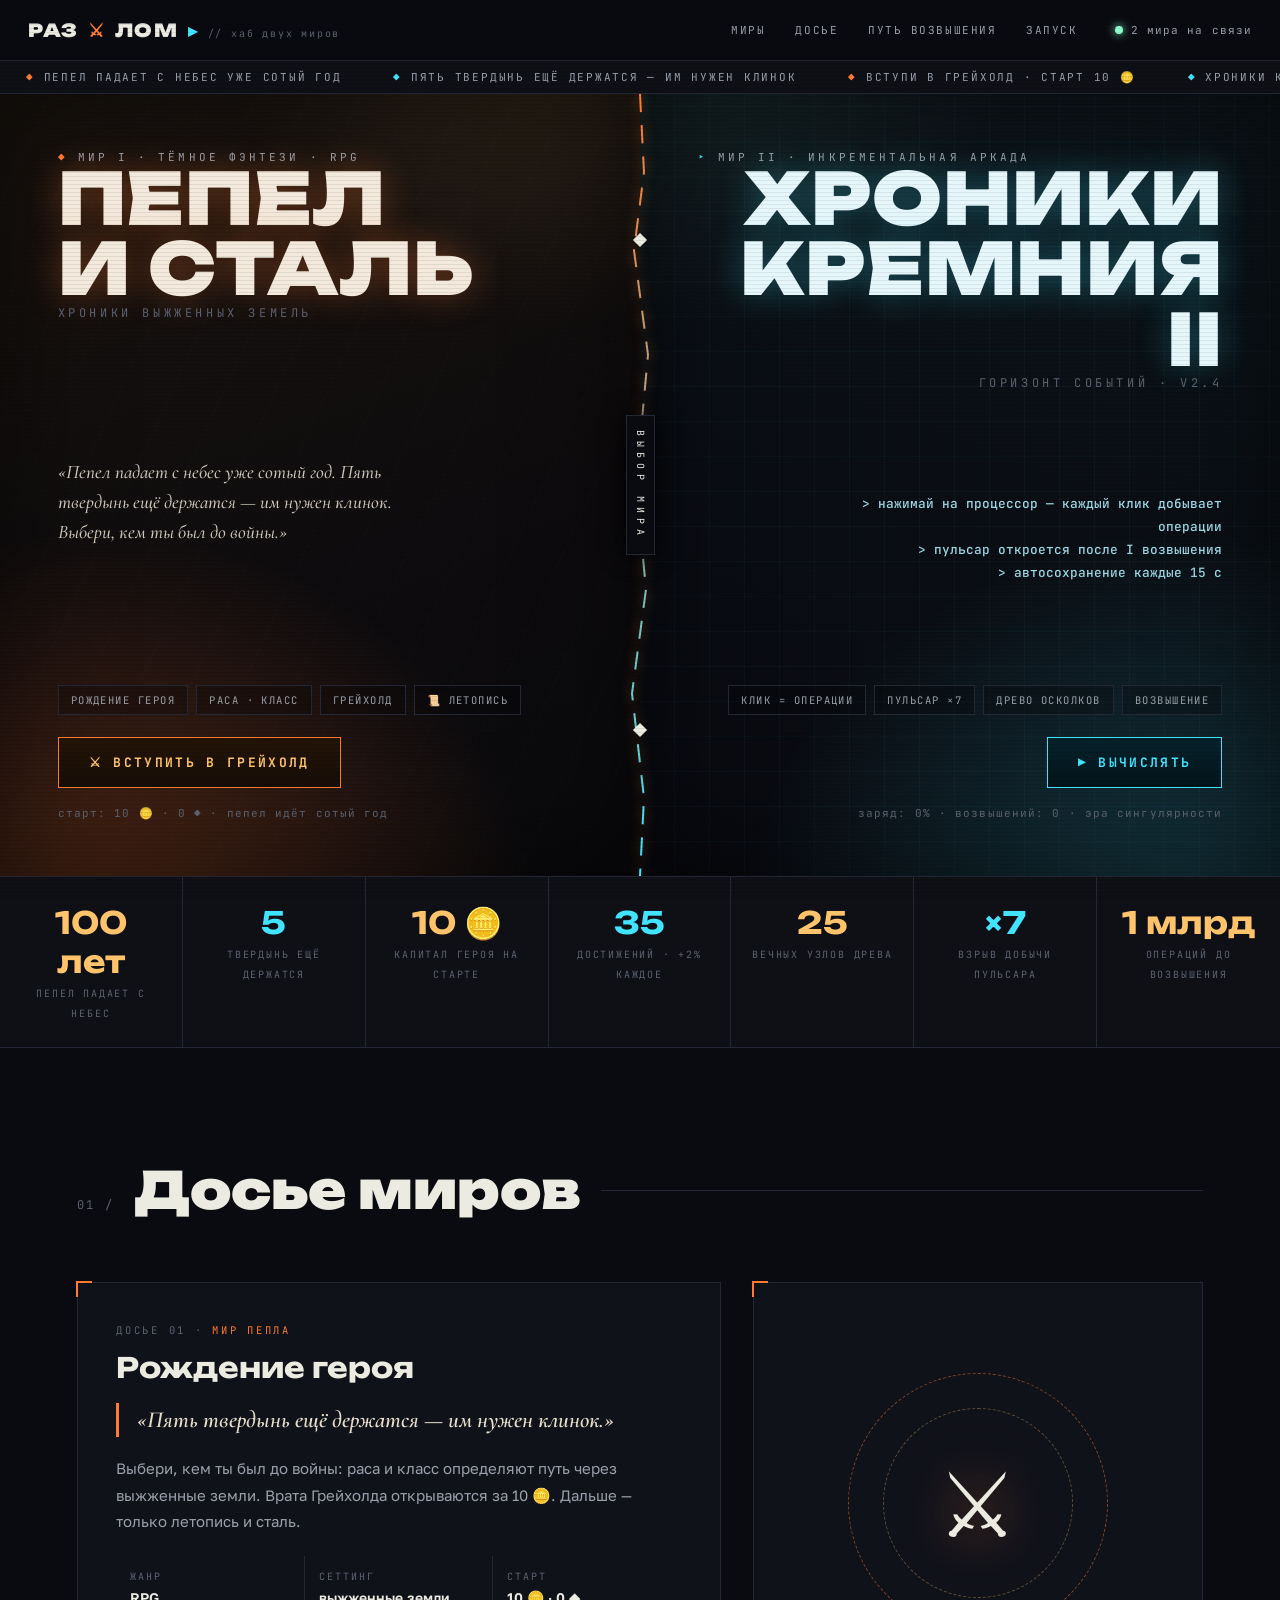
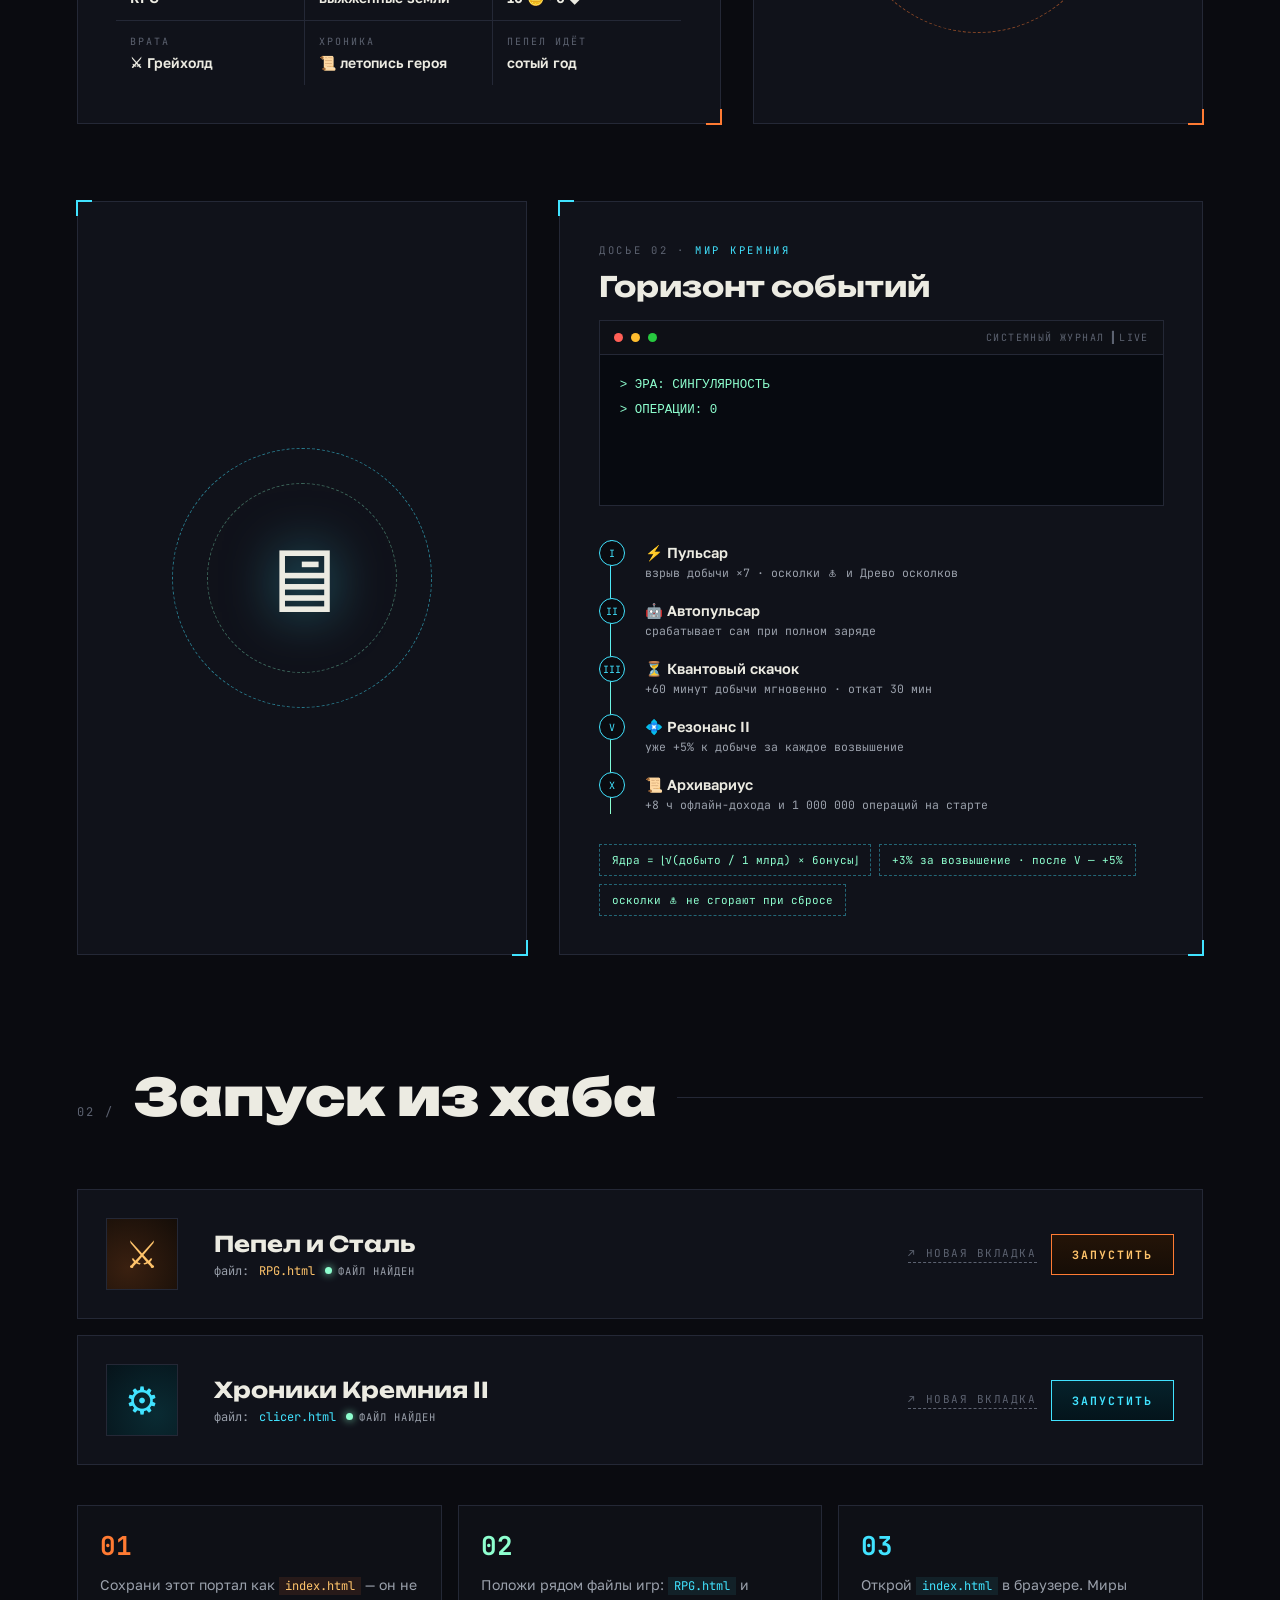
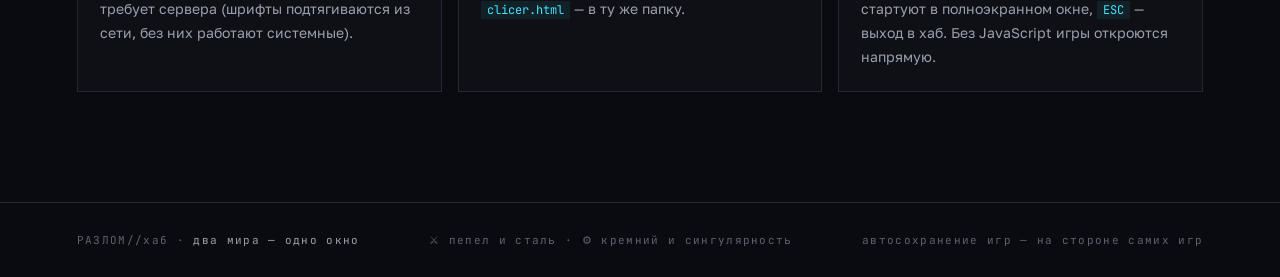
==== commit e0bb3d3b: "Add files via upload" ====
--- a/index.html
+++ b/index.html
@@ -1,1838 +1,667 @@
 <!DOCTYPE html>
-<html lang="ru">
+<html lang="ru" class="no-js">
 <head>
 <meta charset="UTF-8">
-<meta name="viewport" content="width=device-width, initial-scale=1, viewport-fit=cover">
-<title>ХРОНИКИ КРЕМНИЯ II — v2.4</title>
+<meta name="viewport" content="width=device-width, initial-scale=1.0">
+<title>РАЗЛОМ — хаб двух миров</title>
+<link rel="icon" href="data:image/svg+xml,<svg xmlns='http://www.w3.org/2000/svg' viewBox='0 0 100 100'><text y='.9em' font-size='90'>⚔️</text></svg>">
+<script>document.documentElement.className=document.documentElement.className.replace('no-js','js');</script>
 <link rel="preconnect" href="https://fonts.googleapis.com">
 <link rel="preconnect" href="https://fonts.gstatic.com" crossorigin>
-<link href="https://fonts.googleapis.com/css2?family=Unbounded:wght@400;600;800&family=IBM+Plex+Sans:ital,wght@0,400;0,600;0,700;1,400&family=JetBrains+Mono:wght@400;600;800&display=swap" rel="stylesheet">
+<link href="https://fonts.googleapis.com/css2?family=Unbounded:wght@500;700;900&family=Golos+Text:wght@400;500;600&family=JetBrains+Mono:wght@400;700&family=Cormorant:ital,wght@1,500;1,600&display=swap" rel="stylesheet">
 <style>
+/* ============ БАЗА ============ */
 :root{
-  --bg0:#070b14; --bg1:#0b1322; --panel:#0f1830; --panel2:#152142;
-  --line:#233357; --text:#dbe6ff; --dim:#8ea2c9;
-  --amber:#ffc857; --cyan:#39d7ff; --lime:#a8e05f; --mag:#ff6bcb;
-  --orange:#ff9f45; --violet:#a78bfa; --gold:#c8a24a; --red:#ff5d6c;
+  --bg:#0a0b10; --bg2:#0e1016; --panel:#10121a; --line:#242836;
+  --ink:#ecebe2; --mut:#9aa0ab; --dim:#5c6270;
+  --ember:#ff7b33; --ember2:#ffc46b;
+  --cy:#41e3ff; --cy2:#8effcf;
+  --disp:'Unbounded',sans-serif; --body:'Golos Text',sans-serif;
+  --mono:'JetBrains Mono',monospace; --serif:'Cormorant',serif;
 }
 *{margin:0;padding:0;box-sizing:border-box}
-html{height:100%;overscroll-behavior:none}
-body{min-height:100%;font-family:"IBM Plex Sans",system-ui,sans-serif;color:var(--text);
-  overscroll-behavior:none;-webkit-tap-highlight-color:transparent;
-  background:
-    radial-gradient(1100px 520px at 12% -8%, rgba(57,215,255,.08), transparent 60%),
-    radial-gradient(900px 560px at 108% 112%, rgba(255,200,87,.07), transparent 60%),
-    radial-gradient(700px 400px at 85% -5%, rgba(167,139,250,.06), transparent 60%),
-    linear-gradient(180deg, var(--bg0), var(--bg1));
-  overflow-x:hidden}
-body::after{content:"";position:fixed;inset:0;pointer-events:none;z-index:400;
-  background:repeating-linear-gradient(0deg,rgba(255,255,255,.014) 0 1px,transparent 1px 3px)}
-body.frenzy::before{content:"";position:fixed;inset:0;z-index:390;pointer-events:none;
-  box-shadow:inset 0 0 140px 20px rgba(167,139,250,.28);animation:frPulse 1s ease-in-out infinite}
-@keyframes frPulse{50%{box-shadow:inset 0 0 200px 40px rgba(167,139,250,.45)}}
-[hidden]{display:none!important}
-button{touch-action:manipulation;font-family:inherit}
-kbd{font:600 11px "JetBrains Mono";background:#1a2646;border:1px solid var(--line);border-bottom-width:2px;border-radius:4px;padding:1px 5px;color:var(--amber)}
-#fx{position:fixed;inset:0;z-index:0;pointer-events:none}
-.grid-overlay{position:fixed;inset:0;z-index:0;pointer-events:none;
-  background-image:linear-gradient(rgba(90,140,255,.045) 1px,transparent 1px),linear-gradient(90deg,rgba(90,140,255,.045) 1px,transparent 1px);
-  background-size:44px 44px;mask-image:radial-gradient(ellipse at 50% 40%,#000 30%,transparent 90%)}
-::-webkit-scrollbar{width:10px;height:10px}
-::-webkit-scrollbar-track{background:#0a1120}
-::-webkit-scrollbar-thumb{background:#26365e;border-radius:6px;border:2px solid #0a1120}
-::-webkit-scrollbar-thumb:hover{background:#39d7ff}
-
-header{position:sticky;top:0;z-index:50;display:flex;align-items:center;gap:20px;flex-wrap:wrap;
-  padding:10px 22px;background:rgba(8,13,26,.88);backdrop-filter:blur(6px);border-bottom:1px solid var(--line)}
-.logo{display:flex;align-items:center;gap:12px}
-.logo-chip{width:38px;height:38px;border-radius:7px;background:linear-gradient(145deg,#132040,#0c152b);
-  border:1px solid #33507f;position:relative;box-shadow:0 0 14px rgba(57,215,255,.25),inset 0 0 8px rgba(57,215,255,.15)}
-.logo-chip::before,.logo-chip::after{content:"";position:absolute;left:6px;right:6px;height:2px;
-  background:repeating-linear-gradient(90deg,#39d7ff 0 4px,transparent 4px 8px);opacity:.8}
-.logo-chip::before{top:5px}.logo-chip::after{bottom:5px}
-h1.title{font-family:Unbounded;font-weight:800;font-size:18px;letter-spacing:.05em;color:#f2f6ff;position:relative;line-height:1.1}
-h1 .v2{font-size:10px;color:var(--violet);vertical-align:super;letter-spacing:.1em}
-.glitch::before,.glitch::after{content:attr(data-text);position:absolute;left:0;top:0;width:100%;pointer-events:none;opacity:0}
-.glitch::before{color:var(--cyan);animation:glA 5s infinite steps(1)}
-.glitch::after{color:var(--mag);animation:glB 7s infinite steps(1)}
-@keyframes glA{0%,93%{opacity:0}94%{opacity:.9;transform:translate(-2px,-1px);clip-path:inset(10% 0 55% 0)}96%{opacity:.9;transform:translate(2px,1px);clip-path:inset(60% 0 8% 0)}98%,100%{opacity:0}}
-@keyframes glB{0%,89%{opacity:0}90%{opacity:.9;transform:translate(2px,-1px);clip-path:inset(45% 0 30% 0)}93%{opacity:0}}
-.tagline{font:600 9px "JetBrains Mono";letter-spacing:.3em;color:var(--dim);margin-top:3px}
-.era-box{margin-left:auto;min-width:230px}
-.era-label{font-family:Unbounded;font-size:12px;letter-spacing:.12em;color:var(--amber)}
-.era-year{font:600 11px "JetBrains Mono";color:var(--dim);margin:2px 0 5px}
-.era-bar{height:5px;background:#101a33;border:1px solid var(--line);border-radius:3px;overflow:hidden}
-.era-bar i{display:block;height:100%;width:0;background:linear-gradient(90deg,var(--cyan),var(--amber));transition:width .4s;box-shadow:0 0 8px rgba(255,200,87,.6)}
-.hdr-actions{display:flex;gap:8px}
-.hdr-actions button{font:600 12px "IBM Plex Sans";color:var(--text);background:var(--panel);border:1px solid var(--line);
-  border-radius:8px;padding:8px 12px;cursor:pointer;transition:.18s}
-.hdr-actions button:hover{border-color:var(--cyan);transform:translateY(-1px)}
-.hdr-actions .danger:hover{border-color:var(--red);color:var(--red)}
-
-main{position:relative;z-index:1;display:grid;grid-template-columns:340px 1fr;gap:16px;
-  padding:16px 22px calc(72px + env(safe-area-inset-bottom));max-width:1560px;margin:0 auto}
-.side{display:flex;flex-direction:column;gap:14px}
-.resource-card{background:linear-gradient(160deg,var(--panel2),var(--panel));border:1px solid var(--line);border-radius:14px;padding:16px;position:relative;overflow:hidden}
-.resource-card::before{content:"";position:absolute;inset:0;background:radial-gradient(400px 90px at 30% 0%,rgba(255,200,87,.09),transparent);pointer-events:none}
-.res-label{font:600 10px "JetBrains Mono";letter-spacing:.3em;color:var(--dim)}
-.res-num{font:800 clamp(26px,3vw,38px)/1.15 "JetBrains Mono";color:var(--amber);text-shadow:0 0 24px rgba(255,200,87,.45);margin:6px 0 10px;word-break:break-all}
-.res-num.bump{animation:bump .16s}
-@keyframes bump{50%{transform:scale(1.045)}}
-.res-row{display:flex;gap:8px}
-.res-chip{flex:1;font:600 12.5px "JetBrains Mono";background:#0b1226;border:1px solid var(--line);border-radius:8px;padding:7px 8px;color:var(--cyan);text-align:center}
-.res-chip:last-child{color:var(--lime)}
-.buff-chip{margin-top:8px;font:800 12px "JetBrains Mono";text-align:center;color:#140b2a;background:linear-gradient(90deg,var(--violet),#d7c6ff);border-radius:8px;padding:6px;animation:frPulse 1s infinite}
-
-.cpu-wrap{display:flex;flex-direction:column;align-items:center;gap:10px;padding:6px 0 2px}
-.cpu{width:180px;height:180px;border:none;background:transparent;cursor:pointer;position:relative;border-radius:20px;transition:transform .09s;touch-action:manipulation;user-select:none;-webkit-user-select:none;-webkit-touch-callout:none}
-.cpu:active{transform:scale(.94)}
-.pins{position:absolute;pointer-events:none}
-.pins.tb{left:20px;right:20px;height:10px;background:repeating-linear-gradient(90deg,#7d8db4 0 5px,transparent 5px 12px)}
-.pins.lr{top:20px;bottom:20px;width:10px;background:repeating-linear-gradient(180deg,#7d8db4 0 5px,transparent 5px 12px)}
-.pins.t{top:0}.pins.b{bottom:0}.pins.l{left:0}.pins.r{right:0}
-.cpu-body{position:absolute;inset:12px;border-radius:16px;background:linear-gradient(150deg,#17254a,#0c152e);border:2px solid #2e4a80;
-  box-shadow:inset 0 0 26px rgba(57,215,255,.12),0 12px 34px rgba(0,0,0,.5);display:flex;align-items:center;justify-content:center}
-.cpu-core{width:80px;height:80px;border-radius:14px;background:radial-gradient(circle at 50% 45%,rgba(255,200,87,.95),rgba(255,159,69,.55) 55%,rgba(255,159,69,.12) 80%);
-  display:flex;align-items:center;justify-content:center;animation:corePulse 2.4s ease-in-out infinite}
-body.frenzy .cpu-core{animation-duration:.5s}
-@keyframes corePulse{0%,100%{box-shadow:0 0 18px rgba(255,200,87,.45),inset 0 0 12px rgba(255,255,255,.35)}50%{box-shadow:0 0 42px rgba(255,200,87,.85),inset 0 0 18px rgba(255,255,255,.6)}}
-.cpu-label{font-family:Unbounded;font-weight:800;font-size:12px;color:#221800;text-align:center;line-height:1.2}
-.ring{position:absolute;left:50%;top:50%;width:120px;height:120px;margin:-60px 0 0 -60px;border:2px solid var(--amber);border-radius:50%;pointer-events:none;animation:ring .55s ease-out forwards}
-.ring.mini{width:60px;height:60px;margin:-30px 0 0 -30px;border-color:var(--cyan)}
-@keyframes ring{from{transform:scale(.4);opacity:.9}to{transform:scale(1.5);opacity:0}}
-.float-num{position:fixed;z-index:320;font:800 15px "JetBrains Mono";color:var(--amber);text-shadow:0 0 10px rgba(255,200,87,.7);pointer-events:none;animation:rise .95s ease-out forwards;white-space:nowrap}
-.float-num.auto{color:var(--cyan);font-size:11.5px;text-shadow:0 0 8px rgba(57,215,255,.6)}
-.float-num.crit{color:#ffe9a0;font-size:20px;text-shadow:0 0 16px rgba(255,200,87,.95)}
-.float-num.chain{color:var(--mag);font-size:13px;text-shadow:0 0 10px rgba(255,107,203,.8)}
-@keyframes rise{from{transform:translate(-50%,0);opacity:1}to{transform:translate(-50%,-74px);opacity:0}}
-.spark{position:fixed;z-index:319;width:5px;height:5px;border-radius:50%;pointer-events:none;animation:sparkFly .6s ease-out forwards}
-@keyframes sparkFly{from{transform:translate(0,0) scale(1);opacity:1}to{transform:translate(var(--dx),var(--dy)) scale(.2);opacity:0}}
-.hint{font:400 11px "IBM Plex Sans";color:var(--dim);text-align:center;line-height:1.6}
-
-.pulse-wrap{display:flex;flex-direction:column;align-items:center;gap:7px;width:100%}
-.mech-locked{width:100%;border:1px dashed #33305e;border-radius:12px;padding:12px;text-align:center;
-  font:600 11px "JetBrains Mono";color:#6c7ba3;line-height:1.7;background:rgba(12,15,34,.5)}
-.mech-locked span{color:#4d5a82;font-size:10px}
-.mech-row{display:flex;gap:12px;align-items:center;justify-content:center}
-.pulse{position:relative;width:88px;height:88px;border-radius:50%;border:1px solid #3d3670;cursor:pointer;
-  background:radial-gradient(circle at 50% 40%,#221b45,#0e0c20);color:#cbb8ff;font-family:Unbounded;font-weight:700;font-size:10px;letter-spacing:.08em;transition:.2s}
-.pulse .p-ring{position:absolute;inset:-5px;border-radius:50%;pointer-events:none;
-  background:conic-gradient(var(--violet) calc(var(--p,0)*1%),rgba(167,139,250,.1) 0);
-  -webkit-mask:radial-gradient(circle,transparent 62%,#000 64%);mask:radial-gradient(circle,transparent 62%,#000 64%)}
-.pulse:disabled{opacity:.55;cursor:default}
-.pulse.ready{animation:pulseReady 1.4s infinite}
-@keyframes pulseReady{50%{box-shadow:0 0 26px rgba(167,139,250,.8)}}
-.pulse.active{background:radial-gradient(circle at 50% 40%,#7a5cff,#2c1a6e);color:#fff;box-shadow:0 0 34px rgba(167,139,250,.8)}
-.mech-side{display:flex;flex-direction:column;align-items:center;gap:4px}
-.leap{width:56px;height:56px;border-radius:50%;border:1px solid #1e5a6e;cursor:pointer;font-size:20px;
-  background:radial-gradient(circle at 50% 40%,#0e2a38,#081720);color:var(--cyan);transition:.2s}
-.leap.ready{animation:leapReady 1.4s infinite;border-color:var(--cyan)}
-@keyframes leapReady{50%{box-shadow:0 0 22px rgba(57,215,255,.7)}}
-.leap:disabled{opacity:.5;cursor:default}
-.leap-state{font:600 9px "JetBrains Mono";color:var(--dim);text-align:center}
-.mini-toggle{font:700 9.5px "JetBrains Mono";letter-spacing:.08em;color:var(--dim);background:var(--panel);
-  border:1px solid var(--line);border-radius:20px;padding:5px 12px;cursor:pointer;transition:.15s}
-.mini-toggle.on{color:#0b1020;background:var(--lime);border-color:var(--lime)}
-.pulse-state{font:600 10px "JetBrains Mono";color:var(--dim)}
-
-.stat-card{background:var(--panel);border:1px solid var(--line);border-radius:14px;padding:14px 16px;display:flex;flex-direction:column;gap:8px}
-.stat-row{display:flex;justify-content:space-between;align-items:baseline;font-size:12.5px;color:var(--dim)}
-.stat-row b{font:600 13px "JetBrains Mono";color:var(--text)}
-.stat-row b.violet{color:var(--violet)}.stat-row b.amber{color:var(--amber)}
-.autosave-note{font:400 10.5px "JetBrains Mono";color:#5b6c93;text-align:center;transition:.3s}
-.autosave-note.flash{color:var(--lime)}
-
-.content{min-width:0}
-.tabs{display:flex;gap:8px;margin-bottom:14px;flex-wrap:wrap}
-.tabs button{position:relative;font-family:Unbounded;font-weight:600;font-size:11.5px;letter-spacing:.08em;color:var(--dim);
-  background:var(--panel);border:1px solid var(--line);border-radius:10px;padding:11px 16px;cursor:pointer;transition:.2s}
-.tabs button:hover{color:var(--text);border-color:#33507f;transform:translateY(-1px)}
-.tabs button.active{color:#0b1020;background:linear-gradient(180deg,var(--cyan),#189ec4);border-color:var(--cyan);box-shadow:0 4px 18px rgba(57,215,255,.3)}
-.dot{position:absolute;top:-3px;right:-3px;width:10px;height:10px;border-radius:50%;background:var(--amber);box-shadow:0 0 8px var(--amber);display:none;animation:dotPulse 1s infinite}
-.dot.on{display:block}
-@keyframes dotPulse{50%{transform:scale(1.35)}}
-.panel{animation:fadeIn .35s ease}
-@keyframes fadeIn{from{opacity:0;transform:translateY(8px)}}
-
-.gens-head{display:flex;justify-content:space-between;align-items:center;gap:12px;flex-wrap:wrap;margin-bottom:12px;font-size:13px;color:var(--dim)}
-.gens-head b{font:800 15px "JetBrains Mono";color:var(--cyan)}
-.buy-mode{display:flex;align-items:center;gap:6px;font-size:12px}
-.buy-mode button{font:700 12px "JetBrains Mono";color:var(--dim);background:var(--panel);border:1px solid var(--line);border-radius:8px;padding:6px 12px;cursor:pointer;transition:.15s}
-.buy-mode button.active{color:#0b1020;background:var(--amber);border-color:var(--amber)}
-.gen{display:grid;grid-template-columns:58px 1fr 230px;gap:14px;align-items:center;background:var(--panel);
-  border:1px solid var(--line);border-left:3px solid var(--gc);border-radius:12px;padding:13px 16px;margin-bottom:10px;
-  transition:transform .18s,box-shadow .18s;animation:fadeIn .4s}
-.gen:hover{transform:translateX(4px);box-shadow:0 6px 20px rgba(0,0,0,.35)}
-.gen-icon{width:54px;height:54px;border-radius:12px;background:#0b1226;border:1px solid var(--line);display:flex;align-items:center;justify-content:center;font-size:27px}
-.gen-top{display:flex;align-items:baseline;gap:10px;flex-wrap:wrap}
-.gen-name{font-family:Unbounded;font-weight:600;font-size:13.5px;color:#eef3ff}
-.gen-year{font:600 10px "JetBrains Mono";color:var(--gc);border:1px solid var(--line);border-radius:5px;padding:2px 6px;background:#0b1226}
-.gen-count{font:800 14px "JetBrains Mono";color:var(--gc);margin:3px 0 4px}
-.gen-fact{font-size:11.5px;font-style:italic;color:#9fb0d4;line-height:1.45}
-.gen-ms{font:600 10.5px "JetBrains Mono";color:var(--dim);margin-top:4px}
-.gen-ms.done{color:var(--lime)}
-.gen-right{display:flex;flex-direction:column;gap:8px}
-.gen-prod{font:400 11.5px "JetBrains Mono";color:var(--dim);text-align:right;line-height:1.5}
-.gen-prod b{color:var(--text);font-size:12.5px}
-.gen-buy{position:relative;overflow:hidden;font:700 12.5px "JetBrains Mono";color:var(--text);background:#101a35;border:1px solid var(--line);
-  border-radius:9px;padding:10px 8px;cursor:pointer;transition:.18s;line-height:1.5}
-.gen-buy .gen-amt{color:var(--gc)}
-.gen-buy.can{border-color:var(--lime);color:#eaffd8;box-shadow:0 0 12px rgba(168,224,95,.2);animation:canGlow 1.8s infinite}
-@keyframes canGlow{50%{box-shadow:0 0 22px rgba(168,224,95,.45)}}
-.gen-buy.can::after{content:"";position:absolute;top:0;left:-80%;width:50%;height:100%;background:linear-gradient(100deg,transparent,rgba(255,255,255,.14),transparent);animation:shine 2.6s infinite}
-@keyframes shine{to{left:140%}}
-.gen-buy:not(.can){opacity:.65;cursor:default}
-.gen.teaser{opacity:.55;border-left-color:#3a4a73;filter:saturate(.4)}
-
-/* ===== ДРЕВО ===== */
-.tree-view{position:relative;height:min(74vh,780px);min-height:420px;border:1px solid #2c3a55;border-radius:14px;overflow:hidden;cursor:grab;
-  touch-action:none;
-  background:radial-gradient(900px 600px at 50% 45%,rgba(57,215,255,.05),transparent 70%),#060a14;
-  box-shadow:inset 0 0 90px rgba(0,0,0,.65)}
-.tree-view.grabbing{cursor:grabbing}
-.tree-world{position:absolute;top:0;left:0;transform-origin:0 0;will-change:transform}
-.tv-ctrl{position:absolute;right:12px;bottom:12px;display:flex;flex-direction:column;gap:6px;z-index:5}
-.tv-ctrl button{width:42px;height:42px;font-size:17px;background:rgba(13,20,40,.9);color:var(--text);border:1px solid var(--line);border-radius:9px;cursor:pointer;transition:.15s}
-.tv-ctrl button:hover{border-color:var(--cyan);color:var(--cyan)}
-.tv-hint{position:absolute;left:12px;bottom:12px;z-index:5;font:600 10px "JetBrains Mono";color:#5b6c93;pointer-events:none;max-width:70%}
-.tree-legend{display:flex;gap:16px;flex-wrap:wrap;margin-top:10px;font:600 10.5px "JetBrains Mono";color:var(--dim)}
-.tree-legend i{display:inline-block;width:11px;height:11px;border-radius:50%;margin-right:5px;vertical-align:-1px}
-.tn{cursor:pointer}
-.tn.locked{cursor:not-allowed}
-.tn text{font-family:"JetBrains Mono";pointer-events:none}
-.halo{opacity:0;pointer-events:none}
-.tn.can{filter:drop-shadow(0 0 9px var(--bc,#e8c96a))}
-.tn.can .halo{animation:haloPulse 1.15s ease-in-out infinite}
-@keyframes haloPulse{0%,100%{opacity:.12}50%{opacity:.95}}
-@keyframes dash{to{stroke-dashoffset:-24}}
-.tree-tip{position:fixed;z-index:340;max-width:280px;background:rgba(9,12,22,.97);border:1px solid var(--gold);border-radius:10px;
-  padding:12px 14px;pointer-events:none;box-shadow:0 12px 40px rgba(0,0,0,.6),0 0 24px -8px var(--gold);opacity:0;transition:opacity .12s}
-.tree-tip.show{opacity:1}
-.tree-tip .tt-name{font-family:Unbounded;font-weight:600;font-size:12px;color:#e8c96a;margin-bottom:2px}
-.tree-tip .tt-type{font:600 9px "JetBrains Mono";letter-spacing:.15em;color:var(--dim);margin-bottom:6px}
-.tree-tip .tt-eff{font:600 11px "JetBrains Mono";color:#9fe6a0;line-height:1.5;margin-bottom:6px}
-.tree-tip .tt-req{font:600 10px "JetBrains Mono";color:var(--red);margin-bottom:4px}
-.tree-tip .tt-cost{font:700 11px "JetBrains Mono";margin-bottom:6px}
-.tree-tip .tt-fact{font-size:11px;font-style:italic;color:#a9bad9;line-height:1.45;border-top:1px dashed #3a4a6a;padding-top:6px}
-
-/* ===== ПК ===== */
-.pc-layout{display:grid;grid-template-columns:minmax(320px,430px) 1fr;gap:18px;align-items:start}
-.pc-rig{display:flex;flex-direction:column;align-items:center;gap:14px}
-.pc-monitor{width:78%;background:#0a1224;border:2px solid #2e4a80;border-radius:10px;padding:8px;box-shadow:0 8px 24px rgba(0,0,0,.5)}
-.pc-screen{background:#03130c;border:1px solid #0c3a26;border-radius:6px;padding:14px 12px;font:800 13px "JetBrains Mono";
-  color:#5dffa8;text-shadow:0 0 8px rgba(93,255,168,.6);min-height:52px;line-height:1.5}
-.pc-screen small{display:block;font-weight:400;font-size:9px;color:#2e8a5e;letter-spacing:.2em}
-.pc-stand{width:34%;height:8px;background:#152142;border:1px solid var(--line);border-radius:0 0 6px 6px;margin:0 auto}
-.pc-tower{position:relative;width:78%;background:linear-gradient(160deg,#131c36,#0b1120);border:2px solid #2e4a80;border-radius:12px;
-  padding:16px 14px 14px 22px;box-shadow:0 14px 34px rgba(0,0,0,.55),inset 0 0 30px rgba(0,0,0,.5)}
-.pc-rgb{position:absolute;left:6px;top:12px;bottom:12px;width:6px;border-radius:4px;background:#1a2440;transition:.4s}
-.pc-rgb.on{background:linear-gradient(180deg,#ff5d6c,#ffc857,#a8e05f,#39d7ff,#a78bfa,#ff6bcb);animation:hueShift 3.5s linear infinite;box-shadow:0 0 12px rgba(255,120,220,.7)}
-@keyframes hueShift{to{filter:hue-rotate(360deg)}}
-.pc-grid{display:grid;grid-template-columns:1fr 1fr;gap:12px}
-.pc-slot{background:#0a1120;border:1px dashed #26365e;border-radius:10px;padding:9px;display:flex;flex-direction:column;align-items:center;gap:7px;cursor:pointer;transition:.2s}
-.pc-slot:hover{border-color:var(--cyan);transform:translateY(-2px)}
-.pc-slot.flash{border-color:var(--amber);box-shadow:0 0 16px rgba(255,200,87,.5)}
-.pc-slot.wide{grid-column:1/-1}
-.ptag{font:700 9px "JetBrains Mono";letter-spacing:.1em;color:var(--dim)}
-.ptag b{color:var(--text)}
-.part{transition:.3s}
-.p-cpu{width:62px;height:62px;border:2px solid #55617f;border-radius:6px;background:#101a30;display:flex;align-items:center;justify-content:center;position:relative}
-.p-cpu::before{content:"";position:absolute;inset:-6px;background:
-  repeating-linear-gradient(90deg,#55617f 0 3px,transparent 3px 8px) top/100% 3px no-repeat,
-  repeating-linear-gradient(90deg,#55617f 0 3px,transparent 3px 8px) bottom/100% 3px no-repeat}
-.p-cpu .die{width:30px;height:30px;border-radius:4px;background:#1c2a4c;transition:.3s}
-.p-ram{display:flex;gap:6px}
-.p-ram i{width:11px;height:52px;border:2px solid #55617f;border-radius:3px;background:repeating-linear-gradient(180deg,#141f3c 0 6px,#0c1529 6px 12px);transition:.3s}
-.p-gpu{width:100%;height:54px;border:2px solid #55617f;border-radius:8px;background:linear-gradient(180deg,#16223f,#0c1529);display:flex;align-items:center;justify-content:center;gap:14px;transition:.3s}
-.p-ssd{width:74px;height:26px;border:2px solid #55617f;border-radius:5px;background:#101a30;position:relative;transition:.3s}
-.p-ssd::after{content:"";position:absolute;right:5px;top:50%;width:6px;height:6px;margin-top:-3px;border-radius:50%;background:#2e4a80}
-.p-psu{width:74px;height:44px;border:2px solid #55617f;border-radius:6px;background:repeating-linear-gradient(90deg,#121c36 0 5px,#0b1326 5px 10px);transition:.3s}
-.p-cool{width:62px;height:62px;border:2px solid #55617f;border-radius:50%;display:flex;align-items:center;justify-content:center;background:#0b1326;transition:.3s}
-.fan{width:70%;height:70%;border-radius:50%;
-  background:conic-gradient(#3a4a72 0 20%,#141d33 0 25%,#3a4a72 0 45%,#141d33 0 50%,#3a4a72 0 70%,#141d33 0 75%,#3a4a72 0 95%,#141d33 0);
-  animation:spin var(--spin,3s) linear infinite}
-.p-gpu .fan{width:30px;height:30px}
+html{scroll-behavior:smooth;scroll-padding-top:80px}
+body{background:var(--bg);color:var(--ink);font-family:var(--body);overflow-x:hidden}
+::selection{background:var(--ember);color:#1a0d04}
+a{color:inherit;text-decoration:none}
+button{font-family:inherit;cursor:pointer;background:none;border:none;color:inherit}
+
+.scan{position:fixed;inset:0;pointer-events:none;z-index:60;opacity:.5;
+  background:repeating-linear-gradient(0deg,transparent 0 3px,rgba(0,0,0,.14) 3px 4px)}
+
+.noscript-note{background:#241408;border-bottom:1px solid var(--ember);color:var(--ember2);
+  font-family:var(--mono);font-size:12px;padding:10px 24px;letter-spacing:.08em;text-align:center}
+
+/* ============ ШАПКА ============ */
+.top{position:sticky;top:0;z-index:50;display:flex;align-items:center;gap:24px;flex-wrap:wrap;
+  padding:14px 28px;background:rgba(10,11,16,.88);backdrop-filter:blur(8px);
+  border-bottom:1px solid var(--line)}
+.brand{font-family:var(--disp);font-weight:900;font-size:18px;letter-spacing:.06em;display:flex;align-items:baseline;gap:10px}
+.brand b{color:var(--ember)}
+.brand i{font-style:normal;color:var(--cy)}
+.brand small{font-family:var(--mono);font-weight:400;font-size:10px;color:var(--dim);letter-spacing:.18em}
+.top nav{display:flex;gap:4px;margin-left:auto}
+.top nav a{font-family:var(--mono);font-size:11px;letter-spacing:.14em;text-transform:uppercase;
+  color:var(--mut);padding:8px 12px;border:1px solid transparent;transition:.25s}
+.top nav a:hover{color:var(--ink);border-color:var(--line);background:var(--bg2)}
+.status{display:flex;align-items:center;gap:8px;font-family:var(--mono);font-size:11px;color:var(--mut);letter-spacing:.1em}
+.dot{width:8px;height:8px;border-radius:50%;background:var(--cy2);box-shadow:0 0 10px var(--cy2);animation:pulse 2s infinite}
+@keyframes pulse{50%{opacity:.35}}
+
+/* ============ ЛЕНТА ============ */
+.ticker{border-bottom:1px solid var(--line);background:var(--bg2);overflow:hidden;white-space:nowrap}
+.ticker__track{display:inline-flex;padding:9px 0;animation:tick 46s linear infinite}
+.ticker:hover .ticker__track{animation-play-state:paused}
+.ticker span{font-family:var(--mono);font-size:11px;letter-spacing:.16em;color:var(--mut);text-transform:uppercase;padding:0 26px}
+.ticker span b{color:var(--ember);font-weight:400}
+.ticker span i{color:var(--cy);font-style:normal}
+@keyframes tick{to{transform:translateX(-50%)}}
+
+/* ============ ВРАТА МИРОВ ============ */
+.gate{position:relative;display:flex;min-height:calc(100vh - 118px);overflow:hidden}
+.world{position:relative;flex:1 1 0;min-width:0;overflow:hidden;cursor:pointer;
+  transition:flex-grow .65s cubic-bezier(.22,.9,.3,1)}
+.gate:hover .world:hover{flex-grow:1.45}
+.world--rpg{background:
+  radial-gradient(120% 90% at 15% 108%,rgba(255,112,40,.30),transparent 58%),
+  radial-gradient(70% 50% at 85% -5%,rgba(255,196,107,.10),transparent 70%),
+  repeating-linear-gradient(115deg,transparent 0 46px,rgba(255,255,255,.012) 46px 47px),
+  linear-gradient(160deg,#1a140f 0%,#0d0b0e 65%,#0a0a0d 100%)}
+.world--tech{background:
+  radial-gradient(120% 90% at 85% 108%,rgba(65,227,255,.22),transparent 58%),
+  radial-gradient(70% 50% at 10% -5%,rgba(142,255,207,.08),transparent 70%),
+  repeating-linear-gradient(0deg,transparent 0 34px,rgba(65,227,255,.035) 34px 35px),
+  repeating-linear-gradient(90deg,transparent 0 34px,rgba(65,227,255,.035) 34px 35px),
+  linear-gradient(200deg,#0d151a 0%,#0a0d13 60%,#090a10 100%)}
+.world::after{content:'';position:absolute;inset:0;pointer-events:none;
+  box-shadow:inset 0 0 120px rgba(0,0,0,.55);transition:opacity .5s;opacity:1}
+.world:hover::after{opacity:.55}
+
+.world__inner{position:relative;z-index:3;height:100%;display:flex;flex-direction:column;
+  justify-content:space-between;padding:56px clamp(24px,4.5vw,64px);gap:20px;min-width:min(420px,100%)}
+.world__tag{font-family:var(--mono);font-size:11px;letter-spacing:.28em;text-transform:uppercase;color:var(--mut);
+  display:flex;align-items:center;gap:10px}
+.world--rpg .world__tag::before{content:'◆';color:var(--ember)}
+.world--tech .world__tag::before{content:'▸';color:var(--cy)}
+.world__title{font-family:var(--disp);font-weight:900;line-height:.98;
+  font-size:clamp(40px,5.6vw,84px);letter-spacing:.01em}
+.world--rpg .world__title{color:#f3e9dc;text-shadow:0 0 34px rgba(255,123,51,.35)}
+.world--tech .world__title{color:#e6f7fb;text-shadow:0 0 34px rgba(65,227,255,.30);text-align:right}
+.world__sub{font-family:var(--mono);font-size:12px;letter-spacing:.3em;text-transform:uppercase;color:var(--dim)}
+.world--tech .world__sub{text-align:right}
+.world__lore{font-family:var(--serif);font-style:italic;font-weight:500;
+  font-size:clamp(17px,1.5vw,21px);line-height:1.55;color:#cfc8ba;max-width:44ch}
+.world--tech .world__lore{font-family:var(--mono);font-style:normal;font-size:clamp(12px,1vw,14px);
+  color:#9fd9e6;margin-left:auto;text-align:right;line-height:1.8;max-width:46ch}
+.world--tech .world__inner{align-items:flex-end}
+.chips{display:flex;flex-wrap:wrap;gap:8px}
+.world--tech .chips{justify-content:flex-end}
+.chips li{list-style:none;font-family:var(--mono);font-size:10.5px;letter-spacing:.14em;text-transform:uppercase;
+  padding:7px 12px;border:1px solid var(--line);color:var(--mut);transition:.25s;background:rgba(0,0,0,.25)}
+.world--rpg .chips li:hover{border-color:var(--ember);color:var(--ember2);transform:translateY(-2px)}
+.world--tech .chips li:hover{border-color:var(--cy);color:var(--cy);transform:translateY(-2px)}
+.world__foot{display:flex;align-items:center;gap:18px;flex-wrap:wrap}
+.world--tech .world__foot{justify-content:flex-end}
+.world__meta{font-family:var(--mono);font-size:11px;color:var(--dim);letter-spacing:.1em}
+
+.btn{position:relative;display:inline-block;overflow:hidden;font-family:var(--mono);font-weight:700;font-size:13px;
+  letter-spacing:.18em;text-transform:uppercase;padding:16px 30px;border:1px solid;transition:.3s}
+.btn::after{content:'';position:absolute;top:0;left:-80%;width:50%;height:100%;
+  background:linear-gradient(100deg,transparent,rgba(255,255,255,.22),transparent);
+  transform:skewX(-20deg);transition:left .5s}
+.btn:hover::after{left:130%}
+.btn:active{transform:scale(.96)}
+.btn--ember{border-color:var(--ember);color:var(--ember2);background:linear-gradient(180deg,#241408,#160d06)}
+.btn--ember:hover{box-shadow:0 0 28px rgba(255,123,51,.4);background:linear-gradient(180deg,#31190a,#1c1008)}
+.btn--cy{border-color:var(--cy);color:var(--cy);background:linear-gradient(180deg,#06222b,#04141b)}
+.btn--cy:hover{box-shadow:0 0 28px rgba(65,227,255,.4);background:linear-gradient(180deg,#093040,#052028)}
+
+/* частицы */
+.fx{position:absolute;inset:0;z-index:1;pointer-events:none;overflow:hidden}
+.ember{position:absolute;bottom:-8px;left:var(--x);width:var(--s);height:var(--s);border-radius:50%;
+  background:radial-gradient(circle,#ffe0b0,var(--ember) 55%,transparent 75%);opacity:0;
+  animation:rise var(--d) linear var(--dl) infinite}
+@keyframes rise{6%{opacity:.9}55%{opacity:.7}100%{top:-4%;opacity:0}}
+.bit{position:absolute;top:-8px;left:var(--x);width:var(--s);height:var(--s);
+  background:var(--cy);opacity:0;animation:fall var(--d) linear var(--dl) infinite}
+@keyframes fall{8%{opacity:.75}60%{opacity:.45}100%{top:104%;opacity:0}}
+
+/* разлом */
+.rift{position:relative;z-index:4;width:0;display:flex;align-items:center;justify-content:center}
+.rift svg{position:absolute;height:100%;width:60px;left:-30px}
+.rift .bolt{stroke:url(#rg);stroke-width:2;fill:none;filter:drop-shadow(0 0 6px rgba(255,140,60,.7));
+  stroke-dasharray:14 10;animation:bolt 3s linear infinite}
+@keyframes bolt{to{stroke-dashoffset:-240}}
+.rift__label{position:relative;font-family:var(--mono);font-size:10px;letter-spacing:.5em;color:var(--ink);
+  writing-mode:vertical-rl;background:#0a0b10;border:1px solid var(--line);padding:14px 7px;
+  text-transform:uppercase;box-shadow:0 0 24px rgba(0,0,0,.8)}
+.rift__gem{position:absolute;width:10px;height:10px;background:var(--ink);transform:rotate(45deg);
+  animation:gem 4s ease-in-out infinite}
+.rift__gem.g1{top:18%}.rift__gem.g2{bottom:18%}
+@keyframes gem{0%,100%{background:var(--ember);box-shadow:0 0 12px var(--ember)}50%{background:var(--cy);box-shadow:0 0 12px var(--cy)}}
+
+/* ============ ЛЕНТА ЦИФР ============ */
+.band{display:flex;flex-wrap:wrap;border-top:1px solid var(--line);border-bottom:1px solid var(--line);background:var(--bg2)}
+.band div{flex:1 1 160px;padding:26px 20px;border-right:1px solid var(--line);text-align:center;transition:.3s}
+.band div:last-child{border-right:none}
+.band div:hover{background:#141724}
+.band b{display:block;font-family:var(--disp);font-weight:700;font-size:clamp(22px,2.4vw,32px)}
+.band div:nth-child(odd) b{color:var(--ember2)}
+.band div:nth-child(even) b{color:var(--cy)}
+.band small{font-family:var(--mono);font-size:10px;letter-spacing:.18em;text-transform:uppercase;color:var(--dim)}
+
+/* ============ СЕКЦИИ ============ */
+section{padding:clamp(60px,9vw,110px) clamp(24px,6vw,90px)}
+.sec-head{display:flex;align-items:baseline;gap:20px;margin-bottom:clamp(34px,5vw,60px)}
+.sec-head .num{font-family:var(--mono);font-size:12px;color:var(--dim);letter-spacing:.2em}
+.sec-head h2{font-family:var(--disp);font-weight:900;font-size:clamp(26px,4vw,52px);overflow:hidden}
+.sec-head h2 span{display:block}
+.sec-head::after{content:'';flex:1;height:1px;background:var(--line);align-self:center}
+
+/* досье */
+.duo{display:grid;grid-template-columns:repeat(12,1fr);gap:clamp(18px,2.5vw,34px);margin-bottom:clamp(40px,6vw,80px)}
+.card{position:relative;border:1px solid var(--line);background:var(--panel);padding:clamp(24px,3vw,44px)}
+.card::before,.card::after{content:'';position:absolute;width:14px;height:14px;border:2px solid;transition:.3s}
+.card::before{top:-2px;left:-2px;border-right:none;border-bottom:none}
+.card::after{bottom:-2px;right:-2px;border-left:none;border-top:none}
+.card--rpg::before,.card--rpg::after{border-color:var(--ember)}
+.card--cy::before,.card--cy::after{border-color:var(--cy)}
+.card:hover::before,.card:hover::after{width:26px;height:26px}
+.sp7{grid-column:span 7}.sp5{grid-column:span 5}
+.card h3{font-family:var(--disp);font-weight:700;font-size:clamp(20px,2.2vw,30px);margin:10px 0 16px}
+.card .tag{font-family:var(--mono);font-size:10.5px;letter-spacing:.26em;text-transform:uppercase;color:var(--dim)}
+.card--rpg .tag b{color:var(--ember);font-weight:400}
+.card--cy .tag b{color:var(--cy);font-weight:400}
+.quote{font-family:var(--serif);font-style:italic;font-weight:600;font-size:clamp(18px,1.8vw,24px);
+  line-height:1.5;color:#e5ddca;border-left:3px solid var(--ember);padding-left:18px;margin:18px 0}
+.card p{color:var(--mut);line-height:1.75;font-size:15px;max-width:60ch}
+.facts{margin-top:22px;display:grid;grid-template-columns:repeat(auto-fit,minmax(150px,1fr));gap:1px;background:var(--line)}
+.facts div{background:var(--panel);padding:14px}
+.facts dt{font-family:var(--mono);font-size:10px;letter-spacing:.2em;text-transform:uppercase;color:var(--dim);margin-bottom:6px}
+.facts dd{font-weight:600;font-size:14px}
+.sigil{height:100%;min-height:280px;display:flex;align-items:center;justify-content:center;position:relative}
+.sigil .ring{position:absolute;width:min(260px,70%);aspect-ratio:1;border:1px dashed var(--ember);border-radius:50%;
+  animation:spin 24s linear infinite;opacity:.5}
+.sigil .ring:nth-child(2){width:min(190px,52%);border-color:var(--ember2);animation:spin 16s linear infinite reverse;opacity:.35}
 @keyframes spin{to{transform:rotate(360deg)}}
-.pc-parts{display:flex;flex-direction:column;gap:10px}
-.pc-card{display:grid;grid-template-columns:52px 1fr 190px;gap:12px;align-items:center;background:var(--panel);
-  border:1px solid var(--line);border-left:3px solid var(--tc,#55617f);border-radius:12px;padding:12px 14px;transition:.18s}
-.pc-card:hover{transform:translateX(4px)}
-.pc-card.flash{border-color:var(--amber);box-shadow:0 0 18px rgba(255,200,87,.4)}
-.pc-ico{width:48px;height:48px;border-radius:10px;background:#0b1226;border:1px solid var(--line);display:flex;align-items:center;justify-content:center;font-size:22px}
-.pc-name{font-family:Unbounded;font-weight:600;font-size:12.5px}
-.pc-lvl{font:700 10px "JetBrains Mono";margin:2px 0}
-.pc-desc{font-size:11px;color:var(--dim);line-height:1.4}
-.pc-fact{font-size:10.5px;font-style:italic;color:#9fb0d4;margin-top:3px;line-height:1.4}
-.pc-buy{font:700 12px "JetBrains Mono";background:#101a35;border:1px solid var(--line);border-radius:9px;padding:10px 8px;color:var(--text);cursor:pointer;transition:.18s;line-height:1.5}
-.pc-buy.can{border-color:var(--lime);color:#eaffd8;animation:canGlow 1.8s infinite}
-.pc-buy:not(.can){opacity:.65;cursor:default}
-
-.ach-head{font-size:13px;color:var(--dim);margin-bottom:14px;background:var(--panel);border:1px solid var(--line);border-radius:12px;padding:12px 16px}
-.ach-head b{color:var(--amber)}
-#achGrid{display:grid;grid-template-columns:repeat(auto-fill,minmax(240px,1fr));gap:10px}
-.ach{display:flex;gap:12px;align-items:flex-start;background:var(--panel);border:1px solid var(--line);border-radius:12px;padding:12px 14px;transition:.2s}
-.ach .a-ico{font-size:24px;width:44px;height:44px;flex:none;display:flex;align-items:center;justify-content:center;background:#0b1226;border-radius:10px;border:1px solid var(--line)}
-.ach .a-name{font-family:Unbounded;font-weight:600;font-size:11.5px}
-.ach .a-desc{font-size:11.5px;color:var(--dim);margin-top:3px;line-height:1.4}
-.ach .a-rew{font:700 10px "JetBrains Mono";color:var(--amber);margin-top:5px}
-.ach.unlocked{border-color:#8a6b1f;background:linear-gradient(160deg,#1c1a0e,var(--panel));box-shadow:inset 0 0 18px -8px var(--amber)}
-.ach.unlocked .a-name{color:var(--amber)}
-.ach:not(.unlocked){opacity:.55;filter:grayscale(.6)}
-
-.sing-wrap{display:grid;gap:16px;max-width:900px;margin:0 auto}
-.sing-card{background:linear-gradient(165deg,#191536,#0e1226);border:1px solid #3d3670;border-radius:16px;padding:24px 28px;position:relative;overflow:hidden}
-.sing-card::before{content:"";position:absolute;width:340px;height:340px;left:50%;top:-190px;transform:translateX(-50%);
-  background:radial-gradient(circle,rgba(167,139,250,.22),transparent 65%);pointer-events:none;animation:corePulse 3s infinite}
-.sing-title{font-family:Unbounded;font-weight:800;font-size:18px;letter-spacing:.12em;color:var(--violet);text-shadow:0 0 22px rgba(167,139,250,.55);margin-bottom:10px}
-.sing-card p{font-size:12.5px;line-height:1.6;color:#c6cdea;margin-bottom:16px}
-.sing-card p b{color:var(--violet)}
-.sing-stats{display:grid;grid-template-columns:repeat(auto-fit,minmax(150px,1fr));gap:10px;margin-bottom:18px}
-.sing-stats>div{background:#0c0f22;border:1px solid #33305e;border-radius:10px;padding:10px 14px}
-.sing-stats span{font-size:10.5px;color:var(--dim);display:block;margin-bottom:3px}
-.sing-stats b{font:800 16px "JetBrains Mono";color:var(--violet)}
-.sing-stats b.amber{color:var(--amber)}
-.btn-sing{width:100%;font-family:Unbounded;font-weight:700;font-size:13.5px;letter-spacing:.08em;padding:14px;border-radius:12px;cursor:pointer;
-  color:#140b2a;background:linear-gradient(180deg,#c9b2ff,#8b6cf0);border:1px solid var(--violet);transition:.2s;box-shadow:0 6px 24px -4px rgba(167,139,250,.5)}
-.btn-sing:hover:not(:disabled){transform:translateY(-2px)}
-.btn-sing:disabled{opacity:.45;cursor:not-allowed;filter:grayscale(.5)}
-.sing-hint{font:600 11.5px "JetBrains Mono";color:var(--dim);text-align:center;margin-top:10px}
-.sing-note{font-size:11px;color:#7d7fa8;text-align:center;margin-top:14px;border-top:1px dashed #33305e;padding-top:12px}
-.road{display:flex;flex-direction:column;gap:8px}
-.road-item{display:flex;gap:14px;align-items:center;background:#0c0f22;border:1px solid #33305e;border-radius:10px;padding:9px 16px;opacity:.5;transition:.3s}
-.road-item b{font-family:Unbounded;font-size:13px;color:#5d538f;width:34px;flex:none}
-.road-item span{font-size:12px;color:#b9c2e8}
-.road-item.done{opacity:1;border-color:#6a55c9;box-shadow:inset 0 0 16px -8px var(--violet)}
-.road-item.done b{color:var(--amber)}
-.road-item.done span::after{content:' ✓';color:var(--lime);font-weight:700}
-.stree-box{overflow:auto;border:1px solid #33305e;border-radius:14px;background:radial-gradient(500px 300px at 50% 45%,rgba(167,139,250,.08),transparent 70%),#0a0817}
-.stree-lock{padding:46px 20px;text-align:center;font:600 12px "JetBrains Mono";color:#6c7ba3;line-height:2}
-.stree-lock b{color:var(--violet)}
-.stree-cap{font:600 11px "JetBrains Mono";color:var(--dim);margin-top:8px}
-.stree-cap b{color:var(--violet)}
-
-.ticker{position:fixed;left:0;right:0;bottom:0;z-index:60;height:calc(38px + env(safe-area-inset-bottom));
-  padding:0 20px env(safe-area-inset-bottom);display:flex;align-items:center;gap:14px;
-  background:rgba(7,11,22,.94);border-top:1px solid var(--line);font:600 12px "JetBrains Mono";overflow:hidden}
-.ticker-tag{flex:none;font-family:Unbounded;font-size:9px;letter-spacing:.2em;color:var(--amber);border:1px solid var(--amber);border-radius:5px;padding:3px 8px;animation:blinkTag 2.4s infinite}
-@keyframes blinkTag{50%{opacity:.55}}
-#tickerText{color:#aebadb;white-space:nowrap;overflow:hidden;text-overflow:ellipsis}
-#tickerText.swap{animation:tickIn .55s ease}
-@keyframes tickIn{from{transform:translateY(14px);opacity:0}}
-#toasts{position:fixed;top:70px;right:18px;z-index:300;display:flex;flex-direction:column;gap:8px;pointer-events:none}
-.toast{background:#101a33;border:1px solid var(--line);border-left:3px solid var(--amber);border-radius:10px;padding:11px 16px;
-  font-size:12.5px;max-width:min(320px,86vw);box-shadow:0 10px 30px rgba(0,0,0,.5);animation:toastIn .35s ease,toastOut .4s ease 3.8s forwards}
-.toast b{display:block;font-family:Unbounded;font-size:11px;letter-spacing:.05em;margin-bottom:3px;color:var(--amber)}
-@keyframes toastIn{from{transform:translateX(60px);opacity:0}}
-@keyframes toastOut{to{transform:translateX(60px);opacity:0}}
-.era-banner{position:fixed;inset:0;z-index:290;display:flex;flex-direction:column;align-items:center;justify-content:center;pointer-events:none;opacity:0}
-.era-banner.show{animation:eraIn 2.8s ease forwards}
-.era-banner .eb-sub{font:600 13px "JetBrains Mono";letter-spacing:.5em;color:var(--cyan);margin-bottom:10px}
-.era-banner .eb-name{font-family:Unbounded;font-weight:800;font-size:clamp(30px,6vw,58px);letter-spacing:.1em;color:#fff;
-  text-shadow:0 0 30px rgba(57,215,255,.7),0 0 60px rgba(255,200,87,.4)}
-@keyframes eraIn{0%{opacity:0;transform:scale(.92)}12%{opacity:1;transform:scale(1)}80%{opacity:1}100%{opacity:0;transform:scale(1.05)}}
-#modalWrap{position:fixed;inset:0;z-index:350;background:rgba(4,7,15,.8);display:flex;align-items:center;justify-content:center;padding:20px}
-#modalBox{background:linear-gradient(165deg,var(--panel2),var(--panel));border:1px solid #33507f;border-radius:16px;padding:26px 30px;max-width:480px;width:100%;box-shadow:0 24px 70px rgba(0,0,0,.6);animation:fadeIn .25s}
-#modalBox h3{font-family:Unbounded;font-size:16px;letter-spacing:.06em;color:var(--amber);margin-bottom:12px}
-#modalBox .m-body{font-size:13px;line-height:1.65;color:#c6cdea;margin-bottom:20px}
-#modalBox .m-body b{color:var(--amber)}
-#modalBox .m-btns{display:flex;gap:10px;justify-content:flex-end;flex-wrap:wrap}
-#modalBox .m-btns button{font:700 12.5px "IBM Plex Sans";padding:10px 18px;border-radius:9px;cursor:pointer;border:1px solid var(--line);background:#101a35;color:var(--text);transition:.15s}
-#modalBox .m-btns button.primary{background:linear-gradient(180deg,var(--amber),#d99b23);border-color:var(--amber);color:#221800}
-#modalBox .m-btns button:hover{transform:translateY(-1px)}
-@keyframes shake{25%{transform:translateX(-3px)}75%{transform:translateX(3px)}}
-@media (max-width:1180px){.pc-layout{grid-template-columns:1fr}}
-@media (max-width:1080px){
-  main{grid-template-columns:1fr}
-  .cpu{width:150px;height:150px}
-  .tree-view{height:60vh}
-  .gen{grid-template-columns:48px 1fr}
-  .gen-right{grid-column:1/-1}
-  .era-box{margin-left:0;width:100%}
+.sigil .glyph{font-size:clamp(64px,7vw,110px);filter:drop-shadow(0 0 26px rgba(255,123,51,.55));animation:breathe 3.5s ease-in-out infinite}
+.sigil--cy .glyph{filter:drop-shadow(0 0 26px rgba(65,227,255,.55))}
+.sigil--cy .ring{border-color:var(--cy)}
+.sigil--cy .ring:nth-child(2){border-color:var(--cy2)}
+@keyframes breathe{50%{transform:scale(1.09)}}
+
+/* терминал */
+.term{border:1px solid var(--line);background:#070a10;font-family:var(--mono)}
+.term__bar{display:flex;align-items:center;gap:8px;padding:10px 14px;border-bottom:1px solid var(--line);background:var(--bg2)}
+.term__bar i{width:9px;height:9px;border-radius:50%}
+.term__bar i:nth-child(1){background:#ff5f56}.term__bar i:nth-child(2){background:#ffbd2e}.term__bar i:nth-child(3){background:#27c93f}
+.term__bar span{margin-left:auto;font-size:10px;color:var(--dim);letter-spacing:.14em}
+.term pre{padding:18px 20px;font-size:12.5px;line-height:2;color:var(--cy2);min-height:150px;white-space:pre-wrap}
+.term pre .c{display:inline-block;width:8px;height:15px;background:var(--cy);vertical-align:-2px;animation:pulse 1s steps(2) infinite}
+
+/* путь возвышения */
+.path{margin-top:26px;position:relative;padding-left:34px}
+.path::before{content:'';position:absolute;left:11px;top:8px;bottom:8px;width:1px;
+  background:linear-gradient(var(--cy),var(--cy2))}
+.path li{list-style:none;position:relative;padding:10px 0 10px 12px;transition:.25s}
+.path li::before{content:attr(data-n);position:absolute;left:-34px;top:8px;width:24px;height:24px;
+  display:grid;place-items:center;font-family:var(--mono);font-size:10px;color:var(--cy);
+  border:1px solid var(--cy);background:var(--bg);border-radius:50%}
+.path li:hover{transform:translateX(6px)}
+.path li:hover::before{background:var(--cy);color:#03212b;box-shadow:0 0 16px rgba(65,227,255,.6)}
+.path b{font-weight:600;font-size:14.5px}
+.path small{display:block;font-family:var(--mono);font-size:11.5px;color:var(--mut);margin-top:3px}
+.formula{margin-top:22px;display:flex;flex-wrap:wrap;gap:8px}
+.formula span{font-family:var(--mono);font-size:11px;color:var(--cy2);border:1px dashed rgba(65,227,255,.4);
+  padding:8px 12px;transition:.25s}
+.formula span:hover{background:rgba(65,227,255,.08);transform:translateY(-2px)}
+
+/* запуск */
+.launch-grid{display:grid;gap:16px}
+.cart{display:grid;grid-template-columns:auto 1fr auto;align-items:center;gap:clamp(16px,3vw,36px);
+  border:1px solid var(--line);background:var(--panel);padding:clamp(18px,2.5vw,28px);transition:.3s}
+.cart:hover{transform:translateY(-3px)}
+.cart--rpg:hover{border-color:var(--ember);box-shadow:0 10px 40px -14px rgba(255,123,51,.45)}
+.cart--cy:hover{border-color:var(--cy);box-shadow:0 10px 40px -14px rgba(65,227,255,.4)}
+.cart__icon{font-size:38px;width:72px;height:72px;display:grid;place-items:center;border:1px solid var(--line)}
+.cart--rpg .cart__icon{background:radial-gradient(circle at 30% 70%,#3a2010,#140d08);color:var(--ember2)}
+.cart--cy .cart__icon{background:radial-gradient(circle at 70% 70%,#0a2b33,#06131a);color:var(--cy)}
+.cart h3{font-family:var(--disp);font-weight:700;font-size:clamp(16px,1.7vw,22px)}
+.cart .file{font-family:var(--mono);font-size:12px;color:var(--mut);margin-top:6px;display:flex;align-items:center;gap:10px;flex-wrap:wrap}
+.fstat{display:inline-flex;align-items:center;gap:6px;font-size:10.5px;letter-spacing:.1em;text-transform:uppercase}
+.fstat i{width:7px;height:7px;border-radius:50%;background:var(--dim);display:inline-block}
+.fstat.ok i{background:var(--cy2);box-shadow:0 0 8px var(--cy2)}
+.fstat.bad i{background:#ff5f56;box-shadow:0 0 8px #ff5f56}
+.cart__act{display:flex;gap:14px;align-items:center;flex-wrap:wrap;justify-content:flex-end}
+.btn--sm{padding:12px 20px;font-size:11.5px}
+.tab-link{font-family:var(--mono);font-size:11px;letter-spacing:.14em;text-transform:uppercase;color:var(--dim);
+  border-bottom:1px dashed var(--dim);padding-bottom:2px;transition:.25s}
+.tab-link:hover{color:var(--ink);border-color:var(--ink)}
+.steps{display:grid;grid-template-columns:repeat(auto-fit,minmax(230px,1fr));gap:16px;margin-top:40px}
+.steps div{border:1px solid var(--line);padding:22px;background:var(--bg2);position:relative;transition:.3s}
+.steps div:hover{border-color:var(--ember)}
+.steps b{font-family:var(--mono);font-size:26px;color:var(--ember);font-weight:700;display:block;margin-bottom:10px}
+.steps div:nth-child(2):hover{border-color:var(--cy2)}.steps div:nth-child(2) b{color:var(--cy2)}
+.steps div:nth-child(3):hover{border-color:var(--cy)}.steps div:nth-child(3) b{color:var(--cy)}
+.steps p{color:var(--mut);font-size:14px;line-height:1.7}
+.steps code{font-family:var(--mono);font-size:12px;color:var(--ember2);background:rgba(255,123,51,.1);padding:1px 6px}
+.steps div:nth-child(2) code,.steps div:nth-child(3) code{color:var(--cy);background:rgba(65,227,255,.08)}
+
+/* подвал */
+footer{border-top:1px solid var(--line);padding:30px clamp(24px,6vw,90px);display:flex;flex-wrap:wrap;gap:14px;
+  justify-content:space-between;font-family:var(--mono);font-size:11px;color:var(--dim);letter-spacing:.12em}
+footer b{color:var(--mut);font-weight:400}
+
+/* ============ ЛАУНЧЕР ============ */
+.launcher{position:fixed;inset:0;z-index:100;display:none;flex-direction:column;background:#05060a}
+.launcher.open{display:flex;animation:lfade .35s}
+@keyframes lfade{from{opacity:0}}
+.launcher__bar{display:flex;align-items:center;gap:14px;padding:10px 16px;background:var(--bg2);
+  border-bottom:1px solid var(--line);flex:none}
+.launcher__dot{width:10px;height:10px;border-radius:50%;background:var(--ember);box-shadow:0 0 12px var(--ember)}
+.launcher--cy .launcher__dot{background:var(--cy);box-shadow:0 0 12px var(--cy)}
+.launcher__title{font-family:var(--mono);font-size:12px;letter-spacing:.14em;text-transform:uppercase;color:var(--ink)}
+.launcher__hint{font-family:var(--mono);font-size:10px;color:var(--dim);letter-spacing:.1em;margin-left:auto}
+.launcher__ctrl{display:flex;gap:8px;margin-left:14px}
+.launcher__ctrl button,.launcher__ctrl a{width:34px;height:34px;display:grid;place-items:center;
+  border:1px solid var(--line);color:var(--mut);font-size:15px;transition:.2s}
+.launcher__ctrl button:hover,.launcher__ctrl a:hover{color:var(--ink);border-color:var(--ink);transform:translateY(-1px)}
+.launcher__ctrl .x:hover{border-color:#ff5f56;color:#ff5f56}
+.launcher iframe{flex:1;width:100%;border:0;background:#000}
+.launcher__boot{position:absolute;inset:44px 0 0 0;background:#05060a;display:flex;align-items:center;
+  justify-content:center;z-index:5;transition:opacity .5s,visibility .5s}
+.launcher__boot.gone{opacity:0;visibility:hidden}
+.launcher__boot pre{font-family:var(--mono);font-size:13px;line-height:2.2;color:var(--cy2);text-align:left;min-width:min(440px,86vw)}
+.launcher--rpg .launcher__boot pre{color:var(--ember2)}
+.launcher__boot small{display:block;margin-top:12px;color:var(--dim);font-size:10.5px;letter-spacing:.08em}
+
+/* появление при скролле — только когда JS включён */
+html.js .rv{opacity:0;transform:translateY(26px);transition:opacity .7s,transform .7s cubic-bezier(.2,.8,.2,1)}
+html.js .rv.on{opacity:1;transform:none}
+html.js .sec-head h2 span{transform:translateY(110%);transition:transform .8s cubic-bezier(.2,.8,.2,1)}
+html.js .sec-head.on h2 span{transform:none}
+
+/* ============ АДАПТИВ ============ */
+@media (max-width:900px){
+  .gate{flex-direction:column;min-height:auto}
+  .world{min-height:520px}
+  .gate:hover .world:hover{flex-grow:1}
+  .world--tech .world__inner,.world--tech .world__lore,.world--tech .world__title,
+  .world--tech .world__sub,.world--tech .chips,.world--tech .world__foot{align-items:flex-start;text-align:left;justify-content:flex-start;margin-left:0}
+  .rift{width:100%;height:64px}
+  .rift svg{display:none}
+  .rift__label{writing-mode:horizontal-tb;padding:7px 16px}
+  .rift::before{content:'';position:absolute;left:0;right:0;top:50%;height:1px;
+    background:linear-gradient(90deg,var(--ember),var(--cy))}
+  .sp7,.sp5{grid-column:span 12}
+  .top{gap:10px}
+  .top nav{order:3;width:100%;margin-left:0;overflow-x:auto}
+  .status{margin-left:auto}
+  .cart{grid-template-columns:1fr}
+  .cart__act{justify-content:flex-start}
 }
-@media (max-width:640px){
-  header{padding:8px 12px;gap:8px}
-  h1.title{font-size:13px}
-  .tagline{letter-spacing:.14em;font-size:7.5px}
-  .logo-chip{width:32px;height:32px}
-  .hdr-actions button{padding:7px 9px;font-size:11px}
-  main{padding:10px 10px calc(72px + env(safe-area-inset-bottom));gap:10px}
-  .resource-card{padding:12px}
-  .res-row{flex-wrap:wrap}
-  .cpu{width:140px;height:140px}
-  .pulse{width:76px;height:76px}
-  .leap{width:50px;height:50px}
-  .tabs button{padding:9px 10px;font-size:9.5px;letter-spacing:.03em}
-  .tree-view{height:58vh;min-height:340px}
-  .tv-hint{display:none}
-  .gen{padding:10px 12px;gap:10px}
-  .gen-name{font-size:12px}
-  .pc-card{grid-template-columns:44px 1fr;gap:10px}
-  .pc-card .pc-buy{grid-column:1/-1}
-  .sing-card{padding:16px 14px}
-  .sing-stats{grid-template-columns:repeat(2,1fr)}
-  .road-item span{font-size:11px}
-  .ticker{font-size:10.5px;padding-left:10px;padding-right:10px}
-  .float-num{font-size:13px}
-  #modalBox{padding:18px 16px}
+@media (prefers-reduced-motion:reduce){
+  *,*::before,*::after{animation:none!important;transition:none!important}
 }
 </style>
 </head>
-<body>
-<canvas id="fx"></canvas>
-<div class="grid-overlay"></div>
-
-<header>
-  <div class="logo">
-    <div class="logo-chip"></div>
-    <div>
-      <h1 class="title glitch" data-text="ХРОНИКИ КРЕМНИЯ">ХРОНИКИ КРЕМНИЯ <span class="v2">II</span></h1>
-      <div class="tagline">ГОРИЗОНТ СОБЫТИЙ · v2.4</div>
-    </div>
-  </div>
-  <div class="era-box">
-    <div class="era-label">ЭРА: <span id="eraName">—</span></div>
-    <div class="era-year" id="eraYear">…</div>
-    <div class="era-bar"><i id="eraFill"></i></div>
-  </div>
-  <div class="hdr-actions">
-    <button id="btnSound" title="Звук">🔊</button>
-    <button id="btnSave" title="Сохранить">💾</button>
-    <button id="btnWipe" class="danger" title="Полный сброс">⟲</button>
-  </div>
+<body id="top">
+<div class="scan"></div>
+<noscript><div class="noscript-note">⚠ JavaScript выключен — ничего страшного: кнопки откроют игры напрямую, в этой вкладке.</div></noscript>
+
+<!-- ШАПКА -->
+<header class="top">
+  <a class="brand" href="#top">РАЗ<b>⚔</b>ЛОМ<i>▸</i><small>// хаб двух миров</small></a>
+  <nav>
+    <a href="#worlds">Миры</a>
+    <a href="#dossier">Досье</a>
+    <a href="#put">Путь возвышения</a>
+    <a href="#launch">Запуск</a>
+  </nav>
+  <div class="status"><i class="dot"></i>2 мира на связи</div>
 </header>
 
+<!-- ЛЕНТА ЛЕТОПИСИ (вшита в HTML — работает без JS) -->
+<div class="ticker" aria-hidden="true">
+  <div class="ticker__track">
+    <span><b>◆</b> Пепел падает с небес уже сотый год</span><span><i>◆</i> Пять твердынь ещё держатся — им нужен клинок</span><span><b>◆</b> Вступи в Грейхолд · старт 10 🪙</span><span><i>◆</i> Хроники Кремния II · v2.4 · горизонт событий</span><span><b>◆</b> Каждый клик добывает операции</span><span><i>◆</i> Пульсар ×7 · Автопульсар · Квантовый скачок</span><span><b>◆</b> Возвышение при 1 000 000 000 операций</span><span><i>◆</i> 35 достижений · 25 вечных узлов</span>
+    <span><b>◆</b> Пепел падает с небес уже сотый год</span><span><i>◆</i> Пять твердынь ещё держатся — им нужен клинок</span><span><b>◆</b> Вступи в Грейхолд · старт 10 🪙</span><span><i>◆</i> Хроники Кремния II · v2.4 · горизонт событий</span><span><b>◆</b> Каждый клик добывает операции</span><span><i>◆</i> Пульсар ×7 · Автопульсар · Квантовый скачок</span><span><b>◆</b> Возвышение при 1 000 000 000 операций</span><span><i>◆</i> 35 достижений · 25 вечных узлов</span>
+  </div>
+</div>
+
 <main>
-  <aside class="side">
-    <div class="resource-card">
-      <div class="res-label">ОПЕРАЦИИ</div>
-      <div class="res-num" id="opsNum">0</div>
-      <div class="res-row">
-        <div class="res-chip"><span id="cpsNum">0</span> /с</div>
-        <div class="res-chip"><span id="cpcNum">1</span> /клик</div>
-      </div>
-      <div id="buffChip" class="buff-chip" hidden></div>
-    </div>
-    <div class="cpu-wrap">
-      <button id="cpu" class="cpu" aria-label="Вычислять">
-        <div class="pins tb t"></div><div class="pins tb b"></div>
-        <div class="pins lr l"></div><div class="pins lr r"></div>
-        <div class="cpu-body"><div class="cpu-core"><span class="cpu-label">ВЫЧИС-<br>ЛЯТЬ</span></div></div>
-      </button>
-      <div class="hint">Нажимай на процессор — каждый клик добывает операции</div>
-      <div class="pulse-wrap">
-        <div id="pulseLocked" class="mech-locked">🔒 ПУЛЬСАР<br><span>откроется после I возвышения</span></div>
-        <div id="pulseReady" hidden>
-          <div class="mech-row">
-            <button id="pulseBtn" class="pulse" disabled><span class="p-ring"></span><span>ПУЛЬСАР<br><kbd style="color:#cbb8ff;border-color:#3d3670;background:#221b45">P</kbd></span></button>
-            <div class="mech-side" id="leapWrap" hidden>
-              <button id="leapBtn" class="leap" disabled>⏳</button>
-              <div class="leap-state" id="leapState"></div>
-            </div>
-          </div>
-          <button id="autoPulseBtn" class="mini-toggle" hidden>АВТОПУЛЬСАР: ВЫКЛ</button>
-          <div class="pulse-state" id="pulseState">заряд: 0%</div>
+<!-- ВРАТА -->
+<section class="gate" id="worlds" style="padding:0">
+  <article class="world world--rpg" data-game="rpg">
+    <div class="fx" id="fxRpg"></div>
+    <div class="world__inner">
+      <div>
+        <p class="world__tag">Мир I · тёмное фэнтези · RPG</p>
+        <h1 class="world__title">ПЕПЕЛ<br>И СТАЛЬ</h1>
+        <p class="world__sub">хроники выжженных земель</p>
+      </div>
+      <p class="world__lore">«Пепел падает с небес уже сотый год. Пять твердынь ещё держатся — им нужен клинок. Выбери, кем ты был до войны.»</p>
+      <div>
+        <ul class="chips">
+          <li>рождение героя</li><li>раса · класс</li><li>Грейхолд</li><li>📜 летопись</li>
+        </ul>
+        <div class="world__foot" style="margin-top:22px">
+          <a class="btn btn--ember" href="RPG.html" data-open="rpg">⚔ Вступить в Грейхолд</a>
+          <span class="world__meta">старт: 10 🪙 · 0 ◆ · пепел идёт сотый год</span>
         </div>
       </div>
     </div>
-    <div class="stat-card">
-      <div class="stat-row"><span>Возвышений</span><b class="violet" id="stPrest">0</b></div>
-      <div class="stat-row"><span>Всего кликов</span><b id="stClicks">0</b></div>
-      <div class="stat-row"><span>Добыто за всё время</span><b id="stLife">0</b></div>
-      <div class="stat-row"><span>Квантовые ядра</span><b class="violet" id="stCores">0</b></div>
-      <div class="stat-row"><span>Бонус ядер</span><b class="violet" id="stCoreBonus">+0%</b></div>
-      <div class="stat-row"><span>Узлов древа открыто</span><b id="stNodes">0</b></div>
-      <div class="stat-row"><span>Множитель достижений</span><b class="amber" id="stAch">×1,00</b></div>
-    </div>
-    <div class="autosave-note" id="saveNote">автосохранение каждые 15 с</div>
-  </aside>
-
-  <section class="content">
-    <nav class="tabs">
-      <button data-tab="gens" class="active">🏗 ТЕХНОЛОГИИ</button>
-      <button data-tab="tree">⚡ ДРЕВО<span class="dot" id="treeDot"></span></button>
-      <button data-tab="pc">🖥 ПК</button>
-      <button data-tab="ach">🏆 ДОСТИЖЕНИЯ</button>
-      <button data-tab="sing">🌀 ВОЗВЫШЕНИЕ<span class="dot" id="singDot"></span></button>
-    </nav>
-
-    <div class="panel" id="panel-gens">
-      <div class="gens-head">
-        <div>Суммарная добыча: <b id="totalCps">0</b> операций/с</div>
-        <div class="buy-mode"><span>Покупка:</span>
-          <button data-m="1" class="active">×1</button>
-          <button data-m="10">×10</button>
-          <button data-m="max">МАКС</button>
+  </article>
+
+  <div class="rift">
+    <svg viewBox="0 0 60 600" preserveAspectRatio="none">
+      <defs><linearGradient id="rg" x1="0" y1="0" x2="0" y2="1">
+        <stop offset="0" stop-color="#ff7b33"/><stop offset="1" stop-color="#41e3ff"/>
+      </linearGradient></defs>
+      <path class="bolt" d="M30 0 L34 60 L24 120 L38 200 L26 300 L36 380 L22 460 L34 540 L30 600"/>
+    </svg>
+    <i class="rift__gem g1"></i>
+    <span class="rift__label">выбор мира</span>
+    <i class="rift__gem g2"></i>
+  </div>
+
+  <article class="world world--tech" data-game="tech">
+    <div class="fx" id="fxTech"></div>
+    <div class="world__inner">
+      <div>
+        <p class="world__tag">Мир II · инкрементальная аркада</p>
+        <h1 class="world__title">ХРОНИКИ КРЕМНИЯ II</h1>
+        <p class="world__sub">горизонт событий · v2.4</p>
+      </div>
+      <p class="world__lore">&gt; нажимай на процессор — каждый клик добывает операции<br>
+        &gt; пульсар откроется после I возвышения<br>
+        &gt; автосохранение каждые 15 с</p>
+      <div>
+        <ul class="chips">
+          <li>клик = операции</li><li>пульсар ×7</li><li>древо осколков</li><li>возвышение</li>
+        </ul>
+        <div class="world__foot" style="margin-top:22px">
+          <a class="btn btn--cy" href="clicer.html" data-open="tech">▶ ВЫЧИСЛЯТЬ</a>
+          <span class="world__meta">заряд: 0% · возвышений: 0 · эра сингулярности</span>
         </div>
       </div>
-      <div id="genList"></div>
-    </div>
-
-    <div class="panel" id="panel-tree" hidden>
-      <div class="tree-view" id="treeView">
-        <div class="tree-world" id="treeWorld"><svg id="treeSvg" width="3400" height="3600"></svg></div>
-        <div class="tv-ctrl">
-          <button id="tvIn" title="Приблизить">＋</button>
-          <button id="tvOut" title="Отдалить">－</button>
-          <button id="tvHome" title="Центрировать">⌂</button>
+    </div>
+  </article>
+</section>
+
+<!-- ЦИФРЫ -->
+<div class="band rv">
+  <div><b>100 лет</b><small>пепел падает с небес</small></div>
+  <div><b>5</b><small>твердынь ещё держатся</small></div>
+  <div><b>10 🪙</b><small>капитал героя на старте</small></div>
+  <div><b>35</b><small>достижений · +2% каждое</small></div>
+  <div><b>25</b><small>вечных узлов древа</small></div>
+  <div><b>×7</b><small>взрыв добычи пульсара</small></div>
+  <div><b>1 млрд</b><small>операций до возвышения</small></div>
+</div>
+
+<!-- ДОСЬЕ -->
+<section id="dossier">
+  <div class="sec-head rv"><span class="num">01 /</span><h2><span>Досье миров</span></h2></div>
+
+  <div class="duo">
+    <div class="card card--rpg sp7 rv">
+      <p class="tag">ДОСЬЕ 01 · <b>мир пепла</b></p>
+      <h3>Рождение героя</h3>
+      <blockquote class="quote">«Пять твердынь ещё держатся — им нужен клинок.»</blockquote>
+      <p>Выбери, кем ты был до войны: раса и класс определяют путь через выжженные земли.
+         Врата Грейхолда открываются за 10 🪙. Дальше — только летопись и сталь.</p>
+      <dl class="facts">
+        <div><dt>Жанр</dt><dd>RPG</dd></div>
+        <div><dt>Сеттинг</dt><dd>выжженные земли</dd></div>
+        <div><dt>Старт</dt><dd>10 🪙 · 0 ◆</dd></div>
+        <div><dt>Врата</dt><dd>⚔ Грейхолд</dd></div>
+        <div><dt>Хроника</dt><dd>📜 летопись героя</dd></div>
+        <div><dt>Пепел идёт</dt><dd>сотый год</dd></div>
+      </dl>
+    </div>
+    <div class="card card--rpg sp5 rv" style="transition-delay:.12s">
+      <div class="sigil"><i class="ring"></i><i class="ring"></i><span class="glyph">⚔</span></div>
+    </div>
+  </div>
+
+  <div class="duo" id="put" style="margin-bottom:0">
+    <div class="card card--cy sp5 rv">
+      <div class="sigil sigil--cy"><i class="ring"></i><i class="ring"></i><span class="glyph">🖥</span></div>
+    </div>
+    <div class="card card--cy sp7 rv" style="transition-delay:.12s">
+      <p class="tag">ДОСЬЕ 02 · <b>мир кремния</b></p>
+      <h3>Горизонт событий</h3>
+      <div class="term">
+        <div class="term__bar"><i></i><i></i><i></i><span>СИСТЕМНЫЙ ЖУРНАЛ ▍LIVE</span></div>
+        <pre id="termLog">&gt; ЭРА: СИНГУЛЯРНОСТЬ
+&gt; ОПЕРАЦИИ: 0 → ∞
+&gt; ПУЛЬСАР: 🔒 до I возвышения
+&gt; АВТОПУЛЬСАР: ВЫКЛ · заряд 0%
+&gt; УЗЛОВ ДРЕВА: 0 / 25 · МНОЖИТЕЛЬ: ×1,00
+&gt; АВТОСОХРАНЕНИЕ: каждые 15 с</pre>
+      </div>
+      <ul class="path">
+        <li data-n="I"><b>⚡ Пульсар</b><small>взрыв добычи ×7 · осколки 🜏 и Древо осколков</small></li>
+        <li data-n="II"><b>🤖 Автопульсар</b><small>срабатывает сам при полном заряде</small></li>
+        <li data-n="III"><b>⏳ Квантовый скачок</b><small>+60 минут добычи мгновенно · откат 30 мин</small></li>
+        <li data-n="V"><b>💠 Резонанс II</b><small>уже +5% к добыче за каждое возвышение</small></li>
+        <li data-n="X"><b>📜 Архивариус</b><small>+8 ч офлайн-дохода и 1 000 000 операций на старте</small></li>
+      </ul>
+      <div class="formula">
+        <span>Ядра = ⌊√(добыто / 1 млрд) × бонусы⌋</span>
+        <span>+3% за возвышение · после V — +5%</span>
+        <span>осколки 🜏 не сгорают при сбросе</span>
+      </div>
+    </div>
+  </div>
+</section>
+
+<!-- ЗАПУСК -->
+<section id="launch" style="padding-top:0">
+  <div class="sec-head rv"><span class="num">02 /</span><h2><span>Запуск из хаба</span></h2></div>
+  <div class="launch-grid">
+    <div class="cart cart--rpg rv">
+      <div class="cart__icon">⚔</div>
+      <div>
+        <h3>Пепел и Сталь</h3>
+        <div class="file">файл: <code style="font-family:var(--mono);color:var(--ember2)">RPG.html</code>
+          <span class="fstat" data-check="rpg"><i></i><em style="font-style:normal">проверка…</em></span>
         </div>
-        <div class="tv-hint">Тяни карту · щипок или колесо — зум · тап по узлу — информация, повторный — купить · подписи появляются по мере разведки</div>
-      </div>
-      <div class="tree-legend" id="treeLegend"></div>
-    </div>
-
-    <div class="panel" id="panel-pc" hidden>
-      <div class="pc-layout">
-        <div class="pc-rig">
-          <div class="pc-monitor"><div class="pc-screen"><small>ХРОНИКИ КРЕМНИЯ · МОНИТОР</small><span id="pcScreen">0 оп/с</span></div></div>
-          <div class="pc-stand"></div>
-          <div class="pc-tower">
-            <div class="pc-rgb" id="pcRgb"></div>
-            <div class="pc-grid">
-              <div class="pc-slot" data-part="cpu"><div class="part p-cpu" id="pv-cpu"><div class="die"></div></div><div class="ptag">ЦП · <b id="pl-cpu">ур. 0</b></div></div>
-              <div class="pc-slot" data-part="ram"><div class="part p-ram" id="pv-ram"><i></i><i></i><i></i></div><div class="ptag">ОЗУ · <b id="pl-ram">ур. 0</b></div></div>
-              <div class="pc-slot wide" data-part="gpu"><div class="part p-gpu" id="pv-gpu"><span class="fan"></span><span class="fan"></span></div><div class="ptag">ВИДЕОКАРТА · <b id="pl-gpu">ур. 0</b></div></div>
-              <div class="pc-slot" data-part="ssd"><div class="part p-ssd" id="pv-ssd"></div><div class="ptag">SSD · <b id="pl-ssd">ур. 0</b></div></div>
-              <div class="pc-slot" data-part="psu"><div class="part p-psu" id="pv-psu"></div><div class="ptag">БП · <b id="pl-psu">ур. 0</b></div></div>
-              <div class="pc-slot wide" data-part="cool"><div class="part p-cool" id="pv-cool"><span class="fan"></span></div><div class="ptag">ОХЛАЖДЕНИЕ · <b id="pl-cool">ур. 0</b></div></div>
-              <div class="pc-slot wide" data-part="case"><div class="ptag" style="margin:6px 0">💡 КОРПУС И ПОДСВЕТКА · <b id="pl-case">ур. 0</b></div></div>
-            </div>
-          </div>
+      </div>
+      <div class="cart__act">
+        <a class="tab-link" href="RPG.html" target="_blank" rel="noopener">↗ новая вкладка</a>
+        <a class="btn btn--ember btn--sm" href="RPG.html" data-open="rpg">Запустить</a>
+      </div>
+    </div>
+    <div class="cart cart--cy rv" style="transition-delay:.1s">
+      <div class="cart__icon">⚙</div>
+      <div>
+        <h3>Хроники Кремния II</h3>
+        <div class="file">файл: <code style="font-family:var(--mono);color:var(--cy)">clicer.html</code>
+          <span class="fstat" data-check="tech"><i></i><em style="font-style:normal">проверка…</em></span>
         </div>
-        <div class="pc-parts" id="pcParts"></div>
-      </div>
-    </div>
-
-    <div class="panel" id="panel-ach" hidden>
-      <div class="ach-head">Каждое достижение даёт <b>+2 %</b> ко всей добыче. Открыто: <b id="achCount">0</b>/35 • Множитель: <b id="achMult">×1,00</b></div>
-      <div id="achGrid"></div>
-    </div>
-
-    <div class="panel" id="panel-sing" hidden>
-      <div class="sing-wrap">
-        <div class="sing-card">
-          <div class="sing-title">ВОЗВЫШЕНИЕ · СИНГУЛЯРНОСТЬ</div>
-          <p>Схлопните вселенную и переродитесь: <b>квантовые ядра</b> (∞ бонус) и <b>осколки</b> 🜏 для вечного древа. Каждое возвышение даёт <b>+3 %</b> к добыче (после V — <b>+5 %</b>), а также открывает механики.</p>
-          <div class="sing-stats">
-            <div><span>Возвышений</span><b id="singPrest">0</b></div>
-            <div><span>Ядер сейчас</span><b id="singCores">0</b></div>
-            <div><span>Бонус добычи</span><b id="singBonus">+0%</b></div>
-            <div><span>Ядер при сбросе</span><b class="amber" id="singGain">0</b></div>
-            <div><span>Осколков при сбросе</span><b id="singShardGain">0</b></div>
-            <div><span>Осколки 🜏</span><b id="singShards">0</b></div>
-            <div><span>Добыто в забеге</span><b id="singRun">0</b></div>
-            <div><span>Резонанс эпох</span><b id="singRes">+0%</b></div>
-          </div>
-          <button id="btnSing" class="btn-sing" disabled>🌀 ВОЗВЫСИТЬСЯ</button>
-          <div class="sing-hint" id="singHint"></div>
-          <div class="sing-note">Открывается при <b>1 млрд операций</b> за забег. Ядра = ⌊√(добыто / 1 млрд) × бонусы⌋.</div>
-        </div>
-
-        <div class="sing-card">
-          <div class="sing-title" style="font-size:14px">ПУТЬ ВОЗВЫШЕНИЯ</div>
-          <div class="road">
-            <div class="road-item" data-req="1"><b>I</b><span>⚡ Пульсар — взрыв добычи ×7 · 🜏 Осколки и Древо осколков</span></div>
-            <div class="road-item" data-req="2"><b>II</b><span>🤖 Автопульсар — срабатывает сам при полном заряде</span></div>
-            <div class="road-item" data-req="3"><b>III</b><span>⏳ Квантовый скачок — +60 минут добычи мгновенно (откат 30 мин)</span></div>
-            <div class="road-item" data-req="5"><b>V</b><span>💠 Резонанс II — уже +5 % к добыче за каждое возвышение</span></div>
-            <div class="road-item" data-req="10"><b>X</b><span>📜 Архивариус — +8 ч офлайн-дохода и 1 млн операций на старте</span></div>
-          </div>
-        </div>
-
-        <div class="sing-card" style="padding:18px 22px">
-          <div class="sing-title" style="font-size:14px">ДРЕВО ОСКОЛКОВ</div>
-          <div id="streeLock" class="stree-lock">🔒 ДРЕВО ЗАПЕЧАТАНО<br>Совершите первое <b>возвышение</b>, чтобы пробудить Семя сингулярности.<br>Вечные улучшения не сгорают при сбросе.</div>
-          <div id="streeOpen" hidden>
-            <p style="margin-bottom:10px">25 вечных узлов за осколки. Начните с <b style="color:#a78bfa">«Семени»</b>. Неразведанные узлы скрыты — они проявятся, когда окажутся рядом с изученными.</p>
-            <div class="stree-box"><svg id="singTreeSvg" width="860" height="720"></svg></div>
-            <div class="stree-cap" id="streeCap"></div>
-          </div>
-        </div>
-      </div>
-    </div>
-  </section>
+      </div>
+      <div class="cart__act">
+        <a class="tab-link" href="clicer.html" target="_blank" rel="noopener">↗ новая вкладка</a>
+        <a class="btn btn--cy btn--sm" href="clicer.html" data-open="tech">Запустить</a>
+      </div>
+    </div>
+  </div>
+  <div class="steps rv">
+    <div><b>01</b><p>Сохрани этот портал как <code>index.html</code> — он не требует сервера (шрифты подтягиваются из сети, без них работают системные).</p></div>
+    <div><b>02</b><p>Положи рядом файлы игр: <code>RPG.html</code> и <code>clicer.html</code> — в ту же папку.</p></div>
+    <div><b>03</b><p>Открой <code>index.html</code> в браузере. Миры стартуют в полноэкранном окне, <code>ESC</code> — выход в хаб. Без JavaScript игры откроются напрямую.</p></div>
+  </div>
+</section>
 </main>
 
-<footer class="ticker"><span class="ticker-tag">СИСТЕМНЫЙ ЖУРНАЛ ▍LIVE</span><span id="tickerText"></span></footer>
-
-<div id="toasts"></div>
-<div id="modalWrap" hidden><div id="modalBox"></div></div>
-<div id="eraBanner" class="era-banner"></div>
-<div id="tooltip" class="tree-tip"></div>
+<footer>
+  <span>РАЗЛОМ//хаб · <b>два мира — одно окно</b></span>
+  <span>⚔ пепел и сталь · ⚙ кремний и сингулярность</span>
+  <span>автосохранение игр — на стороне самих игр</span>
+</footer>
+
+<!-- ПОЛНОЭКРАННЫЙ ЛАУНЧЕР -->
+<div class="launcher" id="launcher">
+  <div class="launcher__bar">
+    <span class="launcher__dot"></span>
+    <span class="launcher__title" id="launcherTitle">—</span>
+    <span class="launcher__hint">ESC — выход в хаб</span>
+    <div class="launcher__ctrl">
+      <button id="btnReload" title="Перезапустить мир">⟲</button>
+      <a id="btnTab" href="#" target="_blank" rel="noopener" title="Открыть в новой вкладке">⤢</a>
+      <button class="x" id="btnClose" title="Выйти">✕</button>
+    </div>
+  </div>
+  <div class="launcher__boot" id="boot">
+    <pre id="bootLog"></pre>
+  </div>
+  <iframe id="frame" title="окно игры"></iframe>
+</div>
 
 <script>
 'use strict';
-const $=id=>document.getElementById(id);
-const R=1.16, SAVE_KEY='silicon-chronicles-v5';
-const SUF=['','тыс.','млн','млрд','трлн','квадрлн','квинтлн','секстлн','септлн','октлн','нонлн','децлн','ундецлн','дуодецлн','тредецлн','кватордецлн','квинтдецлн'];
-function fmt(n){
-  if(!isFinite(n))return'∞'; if(n<0)return'-'+fmt(-n);
-  if(n<1000)return (n<10&&n%1)?n.toFixed(1).replace('.',','):Math.floor(n).toString();
-  let t=Math.floor((Math.log10(n)+1e-9)/3);
-  if(t>=SUF.length)return n.toExponential(2).replace('.',',');
-  const s=n/Math.pow(10,t*3);
-  return (s>=100?s.toFixed(0):s>=10?s.toFixed(1):s.toFixed(2)).replace('.',',')+' '+SUF[t];
-}
-const sum=a=>a.reduce((x,y)=>x+y,0);
-const ROMAN=['I','II','III','IV','V','VI','VII','VIII','IX','X','XI','XII','XIII','XIV'];
-
-/* ============ ГЕНЕРАТОРЫ (18) ============ */
-const GENS=[
- {icon:'🧮',name:'Счёты',year:'−3000 г.',base:45,prod:0.1,fact:'Счётам больше 5000 лет: в Вавилоне на них считали быстрее, чем на первых калькуляторах.'},
- {icon:'⚙️',name:'Арифмометр',year:'1642',base:300,prod:1,fact:'Блез Паскаль создал свою счётную машину в 19 лет — чтобы помочь отцу-налоговику.'},
- {icon:'🗂️',name:'Табулятор',year:'1890',base:3300,prod:8,fact:'Табуляторы Холлерита сократили перепись США с 7 лет до 2,5. Из этой фирмы выросла IBM.'},
- {icon:'📟',name:'ENIAC',year:'1945',base:36000,prod:47,fact:'ENIAC весил 30 тонн, а программировала его команда из шести женщин.'},
- {icon:'🔌',name:'Транзисторная ЭВМ',year:'1956',base:3.9e5,prod:260,fact:'Изобретатели транзистора получили Нобелевскую премию всего через 9 лет после него.'},
- {icon:'💠',name:'Микросхема',year:'1961',base:4.2e6,prod:1400,fact:'Килби и Нойс изобрели интегральную схему независимо — с разницей в месяцы.'},
- {icon:'🖥️',name:'Персональный ПК',year:'1977',base:6e7,prod:7800,fact:'Apple II выпускался 16 лет подряд — рекорд долголетия среди ПК.'},
- {icon:'🌐',name:'Интернет-узел',year:'1983',base:1e9,prod:44000,fact:'Первый роутер ARPANET назывался IMP и весил 400 кг.'},
- {icon:'🏢',name:'Дата-центр',year:'2006',base:1.5e10,prod:260000,fact:'Крупнейшие дата-центры по площади сопоставимы с небольшими городами.'},
- {icon:'🧠',name:'Нейросеть',year:'2012',base:2.2e11,prod:1.6e6,fact:'В 2012-м AlexNet вдвое снизил ошибку распознавания — с этого начался бум ИИ.'},
- {icon:'⚛️',name:'Квантовый компьютер',year:'2019',base:3e12,prod:1e7,fact:'Для 300 кубитов существует больше состояний, чем атомов во Вселенной.'},
- {icon:'🌌',name:'Вычислительная сфера',year:'2045',base:4.5e13,prod:6.5e7,fact:'Предел Ландауэра: стирание 1 бита — единственная операция, обязанная тратить энергию.'},
- {icon:'🧬',name:'Биокомпьютер',year:'2060',base:6.5e14,prod:4.2e8,fact:'Органоидный интеллект: нейроны из стволовых клеток уже учатся играть в игры.'},
- {icon:'🪆',name:'Матрёшка-мозг',year:'2100',base:1e16,prod:2.7e9,fact:'Матрёшка-мозг — гипотетические сферы вычислений вокруг звезды, вложенные друг в друга.'},
- {icon:'🕸️',name:'Ткань реальности',year:'2200',base:1.6e17,prod:1.7e10,fact:'Информация — физический ресурс: у Вселенной есть предел вычислительной ёмкости.'},
- {icon:'∞',name:'Омега-точка',year:'???',base:2.5e18,prod:1.1e11,fact:'Тейяр де Шарден описал "точку Омега" — финал, к которому сходится вся эволюция разума.'},
- {icon:'🌠',name:'Туманность вычислений',year:'2400',base:4e19,prod:7.8e11,fact:'Газовые туманности предлагают использовать как естественные суперкомпьютеры.'},
- {icon:'🕳️',name:'Чёрнодырный процессор',year:'???',base:6.5e20,prod:5.2e12,fact:'Предел Бекенштейна: чёрная дыра — максимально плотный носитель информации.'}
-];
-const MS_T=[25,50,100,200,400];
-const GEN_COLORS=GENS.map((g,i)=>['#ffc857','#39d7ff','#a8e05f','#ff6bcb','#ff9f45','#a78bfa'][i%6]);
-const ERAS=[['ПЕРВЫЕ ЧИСЛА','−35 000 до н. э.'],['МЕХАНИКА','1642 г.'],['ПЕРФОКАРТЫ','1890 г.'],
- ['ЭЛЕКТРОННЫЕ ЛАМПЫ','1945 г.'],['ТРАНЗИСТОРЫ','1956 г.'],['МИКРОСХЕМЫ','1961 г.'],['ПЕРСОНАЛЬНЫЕ ПК','1977 г.'],
- ['ИНТЕРНЕТ','1983 г.'],['ОБЛАКА','2006 г.'],['НЕЙРОСЕТИ','2012 г.'],['КВАНТЫ','2019 г.'],
- ['СВЕРХРАЗУМ','2045 г.'],['БИОКОД','2060 г.'],['МЕГАСТРУКТУРЫ','2100 г.'],['ТКАНЬ РЕАЛЬНОСТИ','2200 г.'],
- ['ОМЕГА-ТОЧКА','∞'],['ВЫЧИСЛИТЕЛЬНЫЕ ТУМАННОСТИ','2400 г.'],['ЧЁРНЫЕ ДЫРЫ','за горизонтом']];
-
-/* ============ ДРЕВО ============ */
-const BRANCHES=[
- {name:'ВЫЧИСЛЕНИЕ',sub:'сила клика',col:'#ffc857'},
- {name:'КРЕМНИЙ',sub:'вся добыча',col:'#39d7ff'},
- {name:'КОД',sub:'алгоритмы',col:'#a8e05f'},
- {name:'СЕТИ',sub:'генераторы',col:'#ff6bcb'},
- {name:'ДАННЫЕ',sub:'скидки и офлайн',col:'#ff9f45'},
- {name:'КВАНТЫ',sub:'сингулярность',col:'#a78bfa'}
-];
-const ANG=[-90,-30,30,90,150,210];
-const POL=(a,r)=>({x:1700+Math.cos(a*Math.PI/180)*r,y:1800+Math.sin(a*Math.PI/180)*r});
-const NODES=[],LINKS=[],NM={};
-function addNode(o){NODES.push(o);NM[o.id]=o;return o;}
-function link(a,b){const A=NM[a],B=NM[b];if(!A||!B)return;A.links.push(b);B.links.push(a);LINKS.push([a,b]);}
-addNode({id:'ROOT',name:'ИСТОК',type:'root',branch:-1,col:'#e8c96a',x:1700,y:1800,cost:0,links:[],
- eff:[],fact:'Каждый путь в тысячу миль начинается с одного бита. Нажмите, чтобы сделать первый шаг.'});
-
-const SPECS=[
-{path:[
- [[{t:'click',v:1.3}],400,'Самым древним "калькуляторам" — зарубкам на кости — более 40 000 лет.'],
- [[{t:'click',v:1.3}],900,'Слово "калькулятор" — от латинского calculi: камешки для счёта у римлян.'],
- [[{t:'click',v:1.3}],2200,'Налоги Англии считали на клетчатом сукне — отсюда "палата шахматной доски".'],
- [[{t:'click',v:1.4}],6e3,'Арифмометр Томаса де Кольмара (1820) тридцать лет не имел конкурентов.'],
- [[{t:'click',v:1.4}],1.6e4,'Разностную машину Бэббиджа достроили лишь в 1991 году — по его чертежам.'],
- [[{t:'click',v:1.4}],4.5e4,'У Бэббиджа были "мельница" и "склад" — прообразы процессора и памяти.'],
- [[{t:'click',v:1.5}],1.3e5,'Z3 Конрада Цузе (1941) собран из телефонных реле в гостиной родителей.'],
- [[{t:'click',v:1.5}],4e5,'Операторы ENIAC искали сгоревшие лампы по потухшим огонькам.'],
- [[{t:'click',v:1.5}],1.2e6,'Первый джойстик управлял радаром ещё в 1940-х.'],
- [[{t:'click',v:1.5}],4e6,'Трекбол изобрели в 1953-м для системы ПВО Канады.'],
- [[{t:'click',v:1.6}],1.4e7,'Оптическая мышь 1980 года работала без шарика и коврика.'],
- [[{t:'click',v:1.6}],6e7,'Лазерная мышь читает поверхность даже на стекле.'],
- [[{t:'click',v:1.7}],3e8,'Перчатки VR отслеживают 27 степеней свободы кисти.'],
- [[{t:'click',v:1.8}],2e9,'Нейроинтерфейсы считывают сигналы сотен нейронов сразу.']],
- podA:[
- [[{t:'c2s',v:.01}],2e5,'Первые макрокоманды набирали на перфоленте.','Макрокоманды'],
- [[{t:'auto',v:.5}],5e5,'Автоповтор клавиш появился в терминалах 1970-х.','Автоповтор'],
- [[{t:'click',v:1.5}],1.5e6,'TURBO на деле замедляла ПК: старые игры ломались от скорости.','Кнопка TURBO']],
- podB:[
- [[{t:'c2s',v:.02}],3e7,'Перчатки с обратной связью дают прикоснуться к виртуальному.','Тактильная перчатка'],
- [[{t:'auto',v:1}],9e7,'10 000 часов практики — и интерфейс становится продолжением тела.','Мышечная память'],
- [[{t:'click',v:1.75}],3e8,'Призрачные касания фиксируются даже без контакта с экраном.','Рука призрака']],
- nots:[
- [[{t:'auto',v:1}],3e9,'Первый тачскрин (1965) изобрели для авиадиспетчеров Британии.','Двойное касание'],
- [[{t:'click',v:2}],1.5e10,'QWERTY придумали в 1873-м, чтобы рычажки машинок не цеплялись.','Эргономика'],
- [[{t:'c2s',v:.02}],8e10,'Ctrl+C и Ctrl+V пришли вместе с Apple Lisa в 1983-м.','Горячие клавиши']],
- grands:[
- [[{t:'crit',v:.05},{t:'click',v:1.5}],2.5e11,'Реакция пилота F1 — 0,1 с; у интерфейса будущего — 0,001.','Импульсный отклик'],
- [[{t:'storm',v:3},{t:'auto',v:1}],1.2e12,'Пальцы помнят комбинации лучше, чем сознание.','Мышечная память']],
- key:[[{t:'click',v:4},{t:'c2s',v:.05}],1.2e12,'Macintosh (1984) научил мир двойному клику и перетаскиванию.','РУКА ДЕМИУРГА'],
- asc:[
- [[{t:'click',v:2}],4e12,'Состояние потока удваивает скорость разработки.','Поток сознания'],
- [[{t:'auto',v:3}],3e13,'Один оператор направляет рой из сотен программных агентов.','Рой курсоров'],
- [[{t:'click',v:3},{t:'c2s',v:.05}],2.5e14,'Каждое касание перестраивает архитектуру вычислений.','Длань Архитектора'],
- [[{t:'click',v:2},{t:'crit',v:.05}],2e15,'Курсор, который видит все экраны сразу.','Всевидящий курсор'],
- [[{t:'click',v:3},{t:'storm',v:10}],1.8e16,'Первое касание, запустившее все вычисления.','Перст Перводвигателя']]},
-{path:[
- [[{t:'global',v:1.12}],600,'Первые транзисторы делали из германия.'],
- [[{t:'global',v:1.12}],1400,'Кремний для чипов чистят до "девяти девяток".'],
- [[{t:'global',v:1.14}],3.5e3,'EUV-литография рисует светом 13,5 нанометра.'],
- [[{t:'global',v:1.12}],9e3,'Миллионная доля бора делает кремний проводником.'],
- [[{t:'global',v:1.15}],2.5e4,'Планарный процесс (1959) сделал чипы печатаемыми миллионами.'],
- [[{t:'global',v:1.12}],7e4,'Прогноз Мура к юбилею журнала стал законом на полвека.'],
- [[{t:'global',v:1.15}],2e5,'FinFET сделал транзисторы объёмными в 2011-м.'],
- [[{t:'global',v:1.15}],6e5,'Один EUV-сканер стоит 150 миллионов долларов.'],
- [[{t:'global',v:1.15}],1.8e6,'Первый кэш L1 появился в мейнфреймах IBM в 1960-х.'],
- [[{t:'global',v:1.15}],6e6,'Конвейер исполняет несколько инструкций одновременно.'],
- [[{t:'global',v:1.18}],2e7,'Суперскалярные ядра выполняют до 8 операций за такт.'],
- [[{t:'global',v:1.18}],9e7,'Предсказатели ветвлений угадывают с точностью 98 %.'],
- [[{t:'global',v:1.2}],5e8,'Большие и малые ядра экономят до 40 % энергии.'],
- [[{t:'global',v:1.25}],3.5e9,'Кристаллы складывают стопкой: память прямо над ядром.']],
- podA:[
- [[{t:'global',v:1.12}],3e5,'Золото в разъёмах не окисляется десятилетиями.','Золотые контакты'],
- [[{t:'global',v:1.12}],9e5,'Жидкий металл отводит тепло в 10 раз лучше пасты.','Жидкий металл'],
- [[{t:'global',v:1.15}],3e6,'Оверклокеры морозят чипы до −196 °C жидким азотом.','Азотный разгон']],
- podB:[
- [[{t:'global',v:1.2}],5e7,'Идеальный кристалл растят месяцами, атом за атомом.','Кристалл без дефектов'],
- [[{t:'global',v:1.25}],1.5e8,'Фотоны в чипах почти не греются.','Фотон вместо электрона'],
- [[{t:'global',v:1.3}],5e8,'Атом за атомом — так собирают будущее.','Атомарная сборка']],
- nots:[
- [[{t:'global',v:1.6}],5e9,'До 1997 года внутри чипов жил алюминий — IBM привела медь.','Медные дорожки'],
- [[{t:'global',v:1.7}],2.5e10,'Процессоры собирают из кристалликов, как конструктор.','Чиплеты'],
- [[{t:'global',v:1.8}],1.2e11,'SOI придумали для космоса — он не боится радиации.','Кремний на изоляторе']],
- grands:[
- [[{t:'global',v:1.5},{t:'crit',v:.05}],4e11,'Туннельный эффект: электроны проходят сквозь стены.','Квантовый туннель'],
- [[{t:'global',v:1.5},{t:'swarm',v:.0002}],2e12,'При −250 °C ток течёт без сопротивления.','Сверхпроводимость']],
- key:[[{t:'global',v:2},{t:'gen',v:1.25}],2e12,'Intel 4004: 2 300 транзисторов; сегодня — больше 100 миллиардов.','ВЕЧНЫЙ ЗАКОН МУРА'],
- asc:[
- [[{t:'global',v:2}],8e12,'Фотоны в чипе почти не выделяют тепла.','Фотонный кристалл'],
- [[{t:'global',v:2.25}],5e13,'Спинтроника кодирует биты спином, а не зарядом.','Спинтроника'],
- [[{t:'global',v:2.5}],4e14,'Мечта физиков — кристалл без единого дефекта.','Идеальный кремний'],
- [[{t:'global',v:2}],3e15,'Сердце из нейтронной материи: плотность мысли.','Нейтронное сердце'],
- [[{t:'global',v:2.5}],2.5e16,'Точность до одного атома — и ни одним больше.','Атомарная точность']]},
-{path:[
- [[{t:'global',v:1.12}],300,'Первые программы набирали тумблерами — бит за битом.'],
- [[{t:'global',v:1.12}],700,'Ассемблер заменил нули и единицы словами ADD и MOV.'],
- [[{t:'global',v:1.14}],1.7e3,'FORTRAN (1957) до сих пор считает прогноз погоды.'],
- [[{t:'global',v:1.12}],4.5e3,'Грейс Хоппер доказала: программы могут писать программы.'],
- [[{t:'global',v:1.15}],1.2e4,'Разделение времени (1961) открыло ЭВМ сотням людей сразу.'],
- [[{t:'global',v:1.12}],3.5e4,'UNIX выросла из игры Space Travel.'],
- [[{t:'global',v:1.15}],1e5,'Классы и объекты придумали в Simula для симуляции кораблей.'],
- [[{t:'global',v:1.15}],3e5,'Python назван в честь Монти Пайтона, а не змеи.'],
- [[{t:'global',v:1.15}],9e5,'Хеш-таблицы — самая используемая структура в истории.'],
- [[{t:'global',v:1.15}],3e6,'Быстрой сортировке Хоара (1960) до сих пор нет замены.'],
- [[{t:'global',v:1.18}],1e7,'SQL родился в IBM в 1974-м и пережил все моды.'],
- [[{t:'global',v:1.18}],4.5e7,'Закон Амдала: ускорение упирается в последовательный код.'],
- [[{t:'global',v:1.2}],2.5e8,'Лямбда-исчисление Чёрча 1930-х — фундамент современных языков.'],
- [[{t:'global',v:1.25}],1.6e9,'Ядро seL4 математически доказано как безошибочное.']],
- podA:[
- [[{t:'global',v:1.12}],1.5e5,'Первого жука — мотылька — вклеили в журнал в 1947-м.','Отладка'],
- [[{t:'global',v:1.12}],4.5e5,'Первые юнит-тесты писали для программ NASA.','Тестирование'],
- [[{t:'global',v:1.15}],1.3e6,'Софт шаттлов: 1 ошибка на 420 000 строк кода.','Код-ревью']],
- podB:[
- [[{t:'global',v:1.2}],4e7,'Статический анализ находит баги до компиляции.','Линзы логики'],
- [[{t:'global',v:1.25}],1.2e8,'Игровые движки давно симулируют целые миры.','Симуляция мира'],
- [[{t:'global',v:1.3}],4e8,'У каждого завода теперь есть виртуальный двойник.','Цифровой близнец']],
- nots:[
- [[{t:'gen',v:1.5}],2.5e9,'Ядро Linux пишут тысячи добровольцев из 80 стран.','Открытое ядро'],
- [[{t:'global',v:1.6}],1.2e10,'Компиляторы с ИИ видят оптимизации, скрытые от людей.','ИИ-компилятор'],
- [[{t:'gen',v:1.5}],6e10,'COBOL крутит банки уже больше 60 лет.','Вечный COBOL']],
- grands:[
- [[{t:'global',v:1.5},{t:'timewarp',v:15}],3e11,'Код, пишущий код, — любимый трюк лиспов.','Метапрограммирование'],
- [[{t:'gen',v:1.5},{t:'storm',v:3}],1.5e12,'Рефакторинг всей программы одним взглядом.','Голографический рефакторинг']],
- key:[[{t:'global',v:2},{t:'auto',v:2}],9e11,'Червь Creeper (1971) писал: "Поймай меня, если сможешь".','ЖИВОЙ КОД'],
- asc:[
- [[{t:'global',v:2}],6e12,'Программа, что пересобирает себя под новую задачу.','Самособирающийся код'],
- [[{t:'auto',v:2}],4e13,'ИИ переписывает легаси-код, пока вы спите.','Автономный рефакторинг'],
- [[{t:'global',v:2.5}],3e14,'Машина, понимающая смысл, а не синтаксис.','Семиотический разум'],
- [[{t:'global',v:2},{t:'timewarp',v:30}],2.5e15,'Демиург, пишущий компилятор для самого себя.','Рекурсивный демиург'],
- [[{t:'global',v:2.5}],2e16,'Компилятор, после которого компиляторы не нужны.','Последний компилятор']]},
-{path:[
- [[{t:'gen',v:1.1}],1.2e3,'Первые сети гнали 110 бит в секунду по телефонным проводам.'],
- [[{t:'gen',v:1.12}],2.8e3,'Пакетную коммутацию предложили сразу в трёх странах.'],
- [[{t:'gen',v:1.15}],7e3,'Первое сообщение ARPANET — "LO": LOGIN оборвался на G.'],
- [[{t:'gen',v:1.12}],1.8e4,'Символ @ выбрали для почты — его нет ни в одном имени.'],
- [[{t:'gen',v:1.15}],5e4,'1 января 1983 — день рождения интернета: переход на TCP/IP.'],
- [[{t:'gen',v:1.12}],1.4e5,'До DNS все адреса сети жили в одном файле HOSTS.TXT.'],
- [[{t:'gen',v:1.15}],4e5,'По волокну толщиной с волос летят сотни терабит в секунду.'],
- [[{t:'gen',v:1.15}],1.2e6,'Первый браузер был и редактором страниц.'],
- [[{t:'gen',v:1.15}],3.6e6,'BGP-маршрутизаторы хранят более 900 000 маршрутов.'],
- [[{t:'gen',v:1.15}],1.2e7,'HTTPS защищает более 95 % трафика браузеров.'],
- [[{t:'gen',v:1.18}],4e7,'Балансировщики раздают миллионы запросов в секунду.'],
- [[{t:'gen',v:1.18}],1.8e8,'В пиринговой сети каждый — и клиент, и сервер.'],
- [[{t:'gen',v:1.2}],1e9,'Подводные кабели несут 99 % межконтинентального трафика.'],
- [[{t:'gen',v:1.25}],7e9,'Трейдеры платят миллионы за миллисекунду задержки.']],
- podA:[
- [[{t:'gen',v:1.1}],6e5,'Пение модема — переговоры компьютеров в прямом эфире.','Модем 56k'],
- [[{t:'gen',v:1.1}],1.8e6,'Первый домашний Wi-Fi-роутер появился в 1999-м.','Домашний роутер'],
- [[{t:'gen',v:1.15}],6e6,'В mesh-сети каждый узел ретранслирует сигнал соседей.','Ячеистая сеть']],
- podB:[
- [[{t:'gen',v:1.2}],8e7,'Тёмное волокно — проложенные, но ещё не зажжённые линии.','Тёмное волокно'],
- [[{t:'gen',v:1.25}],2.4e8,'Пакетный шторм — когда сеть задыхается от собственных данных.','Пакетный шторм'],
- [[{t:'gen',v:1.3}],8e8,'NASA плетёт сеть между планетами.','Межпланетная паутина']],
- nots:[
- [[{t:'gen',v:1.6}],1e10,'Wi-Fi — не аббревиатура: его придумали маркетологи.','Wi-Fi'],
- [[{t:'gen',v:1.6}],5e10,'Первая веб-камера девять лет смотрела на кофеварку Кембриджа.','Веб-камера'],
- [[{t:'gen',v:1.7}],2.5e11,'До геостационарного спутника сигнал идёт четверть секунды.','Спутники']],
- grands:[
- [[{t:'gen',v:1.5},{t:'erapower',v:.02}],6e11,'Лазерные линии связи режут задержки до наносекунд.','Лазерные магистрали'],
- [[{t:'gen',v:1.75},{t:'crit',v:.05}],3e12,'В 2022-м телепортацию состояний показали на 44 км.','Квантовая телепортация']],
- key:[[{t:'gen',v:2},{t:'global',v:1.25}],4e12,'К 2030 году в сети — 30 миллиардов устройств.','ПЛАНЕТАРНЫЙ РАЗУМ'],
- asc:[
- [[{t:'gen',v:2}],1e13,'Лазерные линии в вакуумных трубках — почти скорость света.','Вакуумные магистрали'],
- [[{t:'gen',v:2.25}],8e13,'Скорость света — последний барьер сетей.','Сеть без задержек'],
- [[{t:'gen',v:2.5}],6e14,'Планета как один вычислительный контур.','Единый контур'],
- [[{t:'gen',v:2}],4e15,'Луч света, несущий всю историю переписки человечества.','Световой бич'],
- [[{t:'gen',v:2.5}],3e16,'Нервная система вселенной проложена оптоволокном.','Нерв вселенной']]},
-{path:[
- [[{t:'disc',v:.96}],750,'Одна перфокарта — 80 символов, твит требовал трёх.'],
- [[{t:'disc',v:.96}],1.8e3,'Память первых ЭВМ крутилась на барабанах.'],
- [[{t:'disc',v:.96}],4.5e3,'Бобина ленты заменяла 10 000 перфокарт.'],
- [[{t:'disc',v:.96}],1.1e4,'Первая дискета (1971) вмещала 80 КБ.'],
- [[{t:'disc',v:.96}],3e4,'IBM 350 весил тонну и хранил 5 МБ.'],
- [[{t:'disc',v:.96}],8.5e4,'RAID (1987) склеил дешёвые диски в один надёжный.'],
- [[{t:'off',v:2}],2.5e5,'"Облако" — чужой компьютер; термин закрепил AWS в 2006-м.'],
- [[{t:'off',v:2}],7.5e5,'Крупнейшие ЦОД размером с небольшой город.'],
- [[{t:'disc',v:.96}],2.2e6,'Первый поиск по вебу сделала система Archie в 1990-м.'],
- [[{t:'disc',v:.96}],7.5e6,'Облако хранит данные минимум в трёх копиях.'],
- [[{t:'off',v:2}],2.5e7,'Дедупликация хранит одно и то же письмо один раз.'],
- [[{t:'off',v:2}],1.1e8,'Ленточные роботы меняют картриджи без человека.'],
- [[{t:'disc',v:.95}],6e8,'GitHub записал код человечества на плёнку на 1000 лет.'],
- [[{t:'gen',v:1.3}],4e9,'Дата-центры Стокгольма отапливают жилые кварталы.']],
- podA:[
- [[{t:'disc',v:.96}],4e5,'Коды Хаффмана 1952 года живут внутри JPEG и MP3.','Код Хаффмана'],
- [[{t:'off',v:1}],1.2e6,'Один лишний бит ловит половину ошибок памяти.','Бит чётности'],
- [[{t:'gen',v:1.2}],4e6,'ECC сама чинит биты, перевёрнутые космическими лучами.','ECC-память']],
- podB:[
- [[{t:'disc',v:.95}],6e7,'Старые ленты стирали и записывали заново десятилетиями.','Магнитная пыль'],
- [[{t:'off',v:3}],1.8e8,'Архивы закручиваются в спираль, как ДНК.','Спираль времени'],
- [[{t:'disc',v:.95}],6e8,'Цифровые капсулы времени вскрывают через 100 лет.','Капсула забвения']],
- nots:[
- [[{t:'gen',v:1.5}],6e9,'LZ77 (1977) сжимает каждый ваш ZIP до сих пор.','Сжатие без потерь'],
- [[{t:'off',v:8}],3e10,'Голограмма пишет данные во всём объёме кристалла.','Голографическая память'],
- [[{t:'disc',v:.85}],1.5e11,'Грамм ДНК вмещает 215 петабайт.','ДНК-хранилище']],
- grands:[
- [[{t:'disc',v:.9},{t:'erapower',v:.02}],4.5e11,'Поисковики угадывают запрос до того, как он написан.','Поиск без запросов'],
- [[{t:'off',v:6},{t:'offeff',v:.25}],2.2e12,'В архивах ничего не удаляется — только остывает.','Вечная корзина']],
- key:[[{t:'disc',v:.8},{t:'off',v:24},{t:'gen',v:1.25}],2.5e12,'Стекло Project Silica хранит данные 10 000 лет.','АРХИВ ВЕЧНОСТИ'],
- asc:[
- [[{t:'disc',v:.85}],7e12,'Архивы переживают цивилизации.','Кремниевая вечность'],
- [[{t:'off',v:24}],5e13,'Синтетическая ДНК: миллион лет хранения.','ДНК-2.0'],
- [[{t:'gen',v:2}],4e14,'Данные не копируются — телепортируются по ссылке.','Ноль-копия'],
- [[{t:'disc',v:.8},{t:'off',v:12}],3e15,'Энтропия архива равна нулю.','Нулевая энтропия'],
- [[{t:'offeff',v:.5},{t:'gen',v:1.5}],2.5e16,'Память, в которой хранятся все возможные воспоминания.','Память Абсолюта']]},
-{path:[
- [[{t:'global',v:1.15}],5e4,'Кубит — это 0 и 1 одновременно, пока не посмотришь.'],
- [[{t:'coregain',v:1.05}],3e5,'Измерение разрушает суперпозицию.'],
- [[{t:'global',v:1.15}],2e6,'Эйнштейн звал запутанность "жутким дальнодействием".'],
- [[{t:'global',v:1.18}],1.2e7,'Квантовый компьютер усиливает верные ответы, как волны.'],
- [[{t:'coregain',v:1.05}],8e7,'Логический кубит соберут из тысяч физических.'],
- [[{t:'global',v:1.2}],5e8,'В 2019-м кванты решили за 200 секунд задачу на 10 000 лет.'],
- [[{t:'global',v:1.2}],3e9,'Топологические кубиты защищает геометрия частиц.'],
- [[{t:'global',v:1.25}],2e10,'Квантовую сеть невозможно прослушать.'],
- [[{t:'global',v:1.2}],1.5e11,'Кубитами управляют вращениями на сфере Блоха.'],
- [[{t:'coregain',v:1.08}],9e11,'Кубиты соединяют в решётки, как атомы в кристалле.'],
- [[{t:'global',v:1.25}],6e12,'Квантовый отжиг ищет минимум энергии системы.'],
- [[{t:'global',v:1.25}],4e13,'Кластерные состояния заменяют вентили измерениями.'],
- [[{t:'coregain',v:1.1}],3e14,'Квантовая память живёт в облаках холодных атомов.'],
- [[{t:'global',v:1.3}],2e15,'Логические кубиты с подавлением ошибок уже существуют.']],
- podA:[
- [[{t:'global',v:1.15}],1e10,'Кубитами управляют наносекундными микроволнами.','СВЧ-импульсы'],
- [[{t:'coregain',v:1.08}],4e10,'Криостат охлаждает чип до 10 милликельвинов.','Криостат'],
- [[{t:'global',v:1.2}],2e11,'Ионы висят в вакууме, удерживаемые полями.','Ионная ловушка']],
- podB:[
- [[{t:'global',v:1.2}],2e12,'Даже в пустоте вакуум шумит виртуальными частицами.','Шум вакуума'],
- [[{t:'coregain',v:1.1}],6e12,'Чем холоднее кубит, тем дольше он помнит.','Лёд абсолютного нуля'],
- [[{t:'global',v:1.3}],2e13,'Измерение оставляет тень — её тоже можно считать.','Тень измерения']],
- nots:[
- [[{t:'global',v:1.8}],8e11,'Ионные кубиты живут секунды — вечность для квантов.','Ловушка ионов'],
- [[{t:'coregain',v:1.1}],4e12,'Чипы холоднее дальнего космоса: 0,01 К.','Охлаждение'],
- [[{t:'coregain',v:1.15}],2e13,'Алгоритм Шора однажды взломает всю криптографию.','Алгоритм Шора']],
- grands:[
- [[{t:'crit',v:.1}],8e12,'Кот жив и мёртв, а ваш клик — крит и промах одновременно.','Кот Шрёдингера'],
- [[{t:'keypower',v:.15},{t:'global',v:1.5}],4e13,'Наблюдатель меняет исход эксперимента. Вы — наблюдатель.','Наблюдатель']],
- key:[[{t:'corepct',v:.15},{t:'coregain',v:1.25}],4e13,'Виндж: разум за сингулярностью нам не понять.','СИНГУЛЯРНЫЙ РЕЗОНАНС'],
- asc:[
- [[{t:'global',v:2}],1e14,'Каждый расчёт ветвится по вселенным.','Мультивселенная'],
- [[{t:'coregain',v:1.25}],8e14,'Кристаллы времени — материя вне равновесия.','Кристалл времени'],
- [[{t:'global',v:3}],7e15,'Последний кубит, который когда-либо понадобится.','Омега-кубит'],
- [[{t:'global',v:2},{t:'coregain',v:1.1}],8e15,'Вычисление, которое ветвит само пространство.','Ветвление'],
- [[{t:'global',v:3}],6e16,'Состояние, в котором сходятся все вероятности.','Омега-состояние']]}
-];
-const BRIDGES=[
- ['br0',0,1,[{t:'global',v:1.2}],1.5e6,'Микропроцессор','Intel 4004 делали для калькулятора — получилась индустрия.',3],
- ['br1',1,2,[{t:'gen',v:1.15}],3e6,'Прошивка','Первые прошивки плели вручную в магнитных сердечниках.',3],
- ['br2',2,3,[{t:'gen',v:1.15}],2e6,'Сетевой протокол','Протокол — грамматика, на которой говорят машины.',3],
- ['br3',3,4,[{t:'gen',v:1.15}],8e6,'Кофе-камера','Первая веб-камера (1993) транслировала кофеварку Кембриджа.',3],
- ['br4',4,5,[{t:'global',v:1.25}],3e12,'Квантовый ключ','Квантовое шифрование уже охраняет банки.',3],
- ['br5',5,0,[{t:'click',v:2},{t:'auto',v:1}],8e12,'Нейроморфный чип','IBM TrueNorth — миллион искусственных нейронов.',3],
- ['nb0',0,1,[{t:'global',v:1.3}],3e7,'Система на кристалле','SoC объединяет процессор, память и радио в одном чипе.',7],
- ['nb1',1,2,[{t:'gen',v:1.2}],8e7,'Микрокод','Микрокод — тайный слой между железом и программами.',7],
- ['nb2',2,3,[{t:'gen',v:1.2}],5e7,'Веб-сокеты','Сокеты держат постоянную связь для игр и чатов.',7],
- ['nb3',3,4,[{t:'gen',v:1.2}],2e8,'Потоковые кодеки','Кодек сжимает видео на лету, кадр за кадром.',7],
- ['nb4',4,5,[{t:'global',v:1.3}],1e12,'Квантовая база','Квантовую базу нельзя прочитать незаметно.',7],
- ['nb5',5,0,[{t:'click',v:2},{t:'auto',v:1}],2e12,'Нейроклик','Интерфейс мозг-компьютер исполняет намерение за 50 мс.',7]
-];
-const RELICS=[
- ['rel0',0,1,[{t:'crit',v:.1}],1.5e15,'КОРОНА КРИТА','Корона из молний: каждый десятый удар — гром.'],
- ['rel1',1,2,[{t:'storm',v:10}],2e15,'ЦЕПНАЯ РЕАКЦИЯ','Каждый 25-й клик рождает лавину добычи.'],
- ['rel2',2,3,[{t:'timewarp',v:60}],2.5e15,'ЭХО ВРЕМЕНИ','Прошлое платит проценты настоящему.'],
- ['rel3',3,4,[{t:'swarm',v:.0005}],3e15,'РОЙ','Каждый генератор шепчет другим, как работать.'],
- ['rel4',4,5,[{t:'keypower',v:.25}],4e15,'СОЗВЕЗДИЕ КЛЮЧЕЙ','Ключи, вставленные в небо, открывают свет.'],
- ['rel5',5,0,[{t:'erapower',v:.05}],5e15,'КОМПАС ЭПОХ','Стрелка указывает на пройденные эры.']
-];
-function midAngle(i,j){let a=ANG[i],b=ANG[j];if(Math.abs(b-a)>180)b+=b<a?360:-360;return (a+b)/2;}
-function buildTreeData(){
- SPECS.forEach((sp,b)=>{
-   const base=ANG[b],dir=b%2?1:-1;let prev='ROOT';
-   sp.path.forEach((s,i)=>{
-     const a=base+dir*6*Math.sin(i*0.5),r=170+i*58,p=POL(a,r);
-     const id='b'+b+'p'+i;
-     addNode({id,name:BRANCHES[b].name+' '+ROMAN[i],type:'n',branch:b,x:p.x,y:p.y,cost:s[1],links:[],eff:s[0],fact:s[2]});
-     link(prev,id);prev=id;
-   });
-   let pv='b'+b+'p5';
-   sp.podA.forEach((s,i)=>{
-     const a=base+dir*(16+i*9),r=495+i*70,p=POL(a,r);
-     const id='b'+b+'s'+i;
-     addNode({id,name:s[3],type:'n',branch:b,x:p.x,y:p.y,cost:s[1],links:[],eff:s[0],fact:s[2]});
-     link(pv,id);pv=id;
-   });
-   pv='b'+b+'p9';
-   sp.podB.forEach((s,i)=>{
-     const a=base-dir*(14+i*9),r=760+i*70,p=POL(a,r);
-     const id='b'+b+'q'+i;
-     addNode({id,name:s[3],type:'n',branch:b,x:p.x,y:p.y,cost:s[1],links:[],eff:s[0],fact:s[2]});
-     link(pv,id);pv=id;
-   });
-   const notIds=[];
-   sp.nots.forEach((s,i)=>{
-     const a=base+(i-1)*22,p=POL(a,980);
-     const id='b'+b+'n'+i;
-     addNode({id,name:s[3],type:'m',branch:b,x:p.x,y:p.y,cost:s[1],links:[],eff:s[0],fact:s[2]});
-     link(prev,id);notIds.push(id);
-   });
-   for(let i=0;i<notIds.length-1;i++)link(notIds[i],notIds[i+1]);
-   const gIds=[];
-   sp.grands.forEach((s,i)=>{
-     const a=base+(i===0?-11:11),p=POL(a,1090);
-     const id='b'+b+'g'+i;
-     addNode({id,name:s[3],type:'m',branch:b,x:p.x,y:p.y,cost:s[1],links:[],eff:s[0],fact:s[2]});
-     gIds.push(id);
-   });
-   link(notIds[0],gIds[0]);link(notIds[1],gIds[0]);link(notIds[1],gIds[1]);link(notIds[2],gIds[1]);
-   const kp=POL(base,1220);
-   addNode({id:'b'+b+'k',name:sp.key[3],type:'k',branch:b,x:kp.x,y:kp.y,cost:sp.key[1],links:[],eff:sp.key[0],fact:sp.key[2]});
-   gIds.forEach(id=>link(id,'b'+b+'k'));
-   let ascPrev='b'+b+'k';
-   sp.asc.forEach((s,i)=>{
-     const a=base+dir*(i%2?((i%4===1)?5:-4):(i===0?6:-3)),r=1310+i*90,p=POL(a,r);
-     const id='b'+b+'a'+i;
-     addNode({id,name:s[3],type:'a',branch:b,x:p.x,y:p.y,cost:s[1],links:[],eff:s[0],fact:s[2]});
-     link(ascPrev,id);ascPrev=id;
-   });
- });
- BRIDGES.forEach(br=>{
-   const p=POL(midAngle(br[1],br[2]),br[7]===7?780:420);
-   addNode({id:br[0],name:br[5],type:'m',branch:-1,col:'#c8a24a',x:p.x,y:p.y,cost:br[4],links:[],eff:br[3],fact:br[6]});
-   link('b'+br[1]+'p'+br[7],br[0]);link(br[0],'b'+br[2]+'p'+br[7]);
- });
- RELICS.forEach(rl=>{
-   const p=POL(midAngle(rl[1],rl[2]),1560);
-   addNode({id:rl[0],name:rl[5],type:'r',branch:-1,col:'#e8c96a',x:p.x,y:p.y,cost:rl[4],links:[],eff:rl[3],fact:rl[6]});
-   link('b'+rl[1]+'a2',rl[0]);link(rl[0],'b'+rl[2]+'a2');
- });
- addNode({id:'hbA',name:'Ось вертикали',type:'m',branch:-1,col:'#c8a24a',x:1960,y:1100,cost:5e13,links:[],
-   eff:[{t:'crit',v:.05},{t:'storm',v:5}],fact:'Мост, соединяющий зенит и надир вычислений.'});
- addNode({id:'hbB',name:'Мост над бездной',type:'m',branch:-1,col:'#c8a24a',x:1960,y:2500,cost:2e14,links:[],
-   eff:[{t:'msboost',v:.5}],fact:'Мега-рубежи генераторов дают ×2,5: бездна отвечает взаимностью.'});
- link('b0k','hbA');link('hbA','hbB');link('hbB','b3k');
-}
-buildTreeData();
-const byBranch=BRANCHES.map((b,i)=>NODES.filter(n=>n.branch===i).map(n=>n.id));
-const RELIC_IDS=RELICS.map(r=>r[0]);
-
-/* ============ ДРЕВО ОСКОЛКОВ ============ */
-const STREE=[
- {id:'S0',name:'Семя сингулярности',cost:0,x:430,y:350,type:'root',eff:[],fact:'Нажмите, чтобы пробудить семя. Из него вырастает каждая ветвь вечного древа.',links:[]},
- {id:'s1',name:'Хроносдвиг',cost:4,x:430,y:240,type:'n',eff:[{t:'off',v:8}],fact:'Пока вы спите, генераторы считают. Сингулярность удлиняет их сон.',links:['S0']},
- {id:'s2',name:'Быстрый старт',cost:2,x:534,y:316,type:'n',eff:[{t:'start',v:5e4}],fact:'Вселенная после схлопывания рождается не из пустоты.',links:['S0']},
- {id:'s3',name:'Импульс',cost:4,x:494,y:438,type:'n',eff:[{t:'charge',v:1.5}],fact:'Пульсары крутятся до 716 оборотов в секунду.',links:['S0']},
- {id:'s4',name:'Эхо эпох',cost:6,x:366,y:438,type:'n',eff:[{t:'global',v:1.25},{t:'offeff',v:.25}],fact:'Прошлые вселенные шепчут новым.',links:['S0']},
- {id:'s5',name:'Жадность ядра',cost:6,x:326,y:316,type:'n',eff:[{t:'coreplus',v:.15}],fact:'Ядра — спрессованная память схлопнутых миров.',links:['S0']},
- {id:'s6',name:'Форсаж пульсара',cost:10,x:560,y:190,type:'m',eff:[{t:'pulsemul',v:10}],fact:'Вспышка пульсара ярче миллиарда солнц.',links:['s1','s2']},
- {id:'s7',name:'Долгий резонанс',cost:10,x:640,y:350,type:'m',eff:[{t:'pulsedur',v:45}],fact:'Резонанс не обязан быть коротким.',links:['s2','s3']},
- {id:'s8',name:'Автоассемблер',cost:12,x:560,y:510,type:'m',eff:[{t:'disc',v:.8}],fact:'Самовоспроизводящиеся машины фон Нейман придумал в 1940-х.',links:['s3','s4']},
- {id:'s9',name:'Глубокая память',cost:12,x:300,y:510,type:'m',eff:[{t:'off',v:24}],fact:'Данные спят, но не умирают.',links:['s4','s5']},
- {id:'s10',name:'Резонанс осколков',cost:16,x:220,y:350,type:'m',eff:[{t:'shardgain',v:1.5}],fact:'Осколки тянутся друг к другу.',links:['s5','s1']},
- {id:'s11',name:'Сердце сингулярности',cost:30,x:430,y:105,type:'k',eff:[{t:'global',v:2}],fact:'Внутри каждой чёрной дыры — точка, где рушатся законы.',links:['s6','s7','s8']},
- {id:'s12',name:'Горизонт событий',cost:40,x:430,y:580,type:'k',eff:[{t:'global',v:2},{t:'click',v:3}],fact:'За горизонтом событий время течёт иначе.',links:['s8','s9','s10']},
- {id:'x1',name:'Осколочная пыль',cost:10,x:130,y:350,type:'m',eff:[{t:'shardgain',v:1.25}],fact:'Пыль осколков притягивает новые кристаллы.',links:['s10']},
- {id:'x2',name:'Сжатие времени',cost:12,x:640,y:120,type:'m',eff:[{t:'leapcd',v:.5}],fact:'Откат — тоже ресурс. Его можно сжать.',links:['s6']},
- {id:'x3',name:'Тёмная энергия',cost:12,x:715,y:217,type:'m',eff:[{t:'pulsemul',v:12}],fact:'Тёмная энергия — 68 % Вселенной, и мы её не понимаем.',links:['s6','s7']},
- {id:'x4',name:'Временная петля',cost:14,x:715,y:483,type:'m',eff:[{t:'pulsedur',v:60}],fact:'В замкнутой петле времени резонанс не гаснет.',links:['s7','s8']},
- {id:'x5',name:'Мост над мгновением',cost:14,x:580,y:610,type:'m',eff:[{t:'leapgain',v:60}],fact:'Мгновение, растянутое в целый час добычи.',links:['s8']},
- {id:'x6',name:'Генератор реальности',cost:16,x:330,y:660,type:'m',eff:[{t:'disc',v:.7}],fact:'Реальность — это данные, которые ещё не сжаты.',links:['s8','s9']},
- {id:'x7',name:'Сад осколков',cost:18,x:237,y:580,type:'m',eff:[{t:'off',v:24},{t:'offeff',v:.25}],fact:'Осколки, посаженные в саду, растут сами.',links:['s9']},
- {id:'x8',name:'Архив мультивселенной',cost:18,x:139,y:456,type:'m',eff:[{t:'chargeoff',v:1},{t:'global',v:1.5}],fact:'Пульсар не спит даже когда спите вы.',links:['s9','s10']},
- {id:'x9',name:'Ядро вечности',cost:30,x:320,y:55,type:'k',eff:[{t:'coreplus',v:.25}],fact:'Ядро вечности не остывает: ему некуда отдать тепло.',links:['s11']},
- {id:'x10',name:'Сингулярный ум',cost:30,x:540,y:55,type:'k',eff:[{t:'global',v:1.75}],fact:'Разум сингулярности мыслит эпохами, а не секундами.',links:['s11']},
- {id:'x11',name:'Точка Омега',cost:50,x:530,y:660,type:'k',eff:[{t:'global',v:2},{t:'click',v:3}],fact:'Точка Омега ждёт в конце всех вычислений.',links:['s12']},
- {id:'x12',name:'Последний бит',cost:75,x:430,y:18,type:'k',eff:[{t:'global',v:2.5}],fact:'Последний бит — тот, что переворачивает всё.',links:['x9','x10']}
-];
-const SM={};STREE.forEach(n=>SM[n.id]=n);
-
-/* ============ ПК ============ */
-const PC_PARTS=[
- {id:'cpu',ico:'▦',name:'Процессор',base:5e3,eff:'+10 % ко всей добыче за уровень',fact:'Первый процессор Intel 4004 стоил $60 и делал 60 000 операций в секунду.'},
- {id:'gpu',ico:'🎴',name:'Видеокарта',base:2e4,eff:'+25 % к силе клика за уровень',fact:'Современные GPU содержат больше транзисторов, чем все компьютеры XX века вместе.'},
- {id:'ram',ico:'🧩',name:'Оперативная память',base:1.5e4,eff:'−2 % к цене технологий за уровень',fact:'В 1957-м 1 КБ оперативной памяти стоил как автомобиль.'},
- {id:'ssd',ico:'💾',name:'Накопитель',base:8e3,eff:'+1 час офлайн-дохода за уровень',fact:'SSD не имеет движущихся частей и переживает миллионы часов записи.'},
- {id:'psu',ico:'🔌',name:'Блок питания',base:3e4,eff:'+8 % к скорости заряда пульсара',fact:'КПД лучших блоков питания достигает 96 % — почти идеал.'},
- {id:'cool',ico:'❄️',name:'Охлаждение',base:2.5e4,eff:'+2 с к длительности пульсара',fact:'Энтузиасты погружают ПК в масло и охлаждают фреоном до −50 °C.'},
- {id:'case',ico:'🌈',name:'Корпус и подсветка',base:1e5,eff:'+5 % к добыче и RGB-подсветка',fact:'RGB-подсветка не добавляет мощности. Но мы-то знаем правду.'}
-];
-const PC_META={};PC_PARTS.forEach(p=>PC_META[p.id]=p);
-function pcCost(id){return PC_META[id].base*Math.pow(4.6,state.pc[id]);}
-function tierOf(l){return l<=0?'#6b7690':l<=2?'#7ec95c':l<=4?'#4db8ff':l<=6?'#b07aff':'#ffc857';}
-
-/* ============ ДОСТИЖЕНИЯ (35) ============ */
-const ACHS=[
- {ico:'👆',name:'Первый щелчок',desc:'Кликни по процессору 1 раз',c:s=>s.clicks>=1},
- {ico:'🔥',name:'Разогрев',desc:'Сделай 100 кликов',c:s=>s.clicks>=100},
- {ico:'🖱️',name:'Марафонец курсора',desc:'Сделай 2 500 кликов',c:s=>s.clicks>=2500},
- {ico:'🧮',name:'Счетовод',desc:'Купи первый генератор',c:s=>s.gens.some(g=>g>0)},
- {ico:'⛓️',name:'Конвейер',desc:'10 генераторов суммарно',c:s=>sum(s.gens)>=10},
- {ico:'🏭',name:'Фабрика',desc:'50 генераторов суммарно',c:s=>sum(s.gens)>=50},
- {ico:'🌆',name:'ИТ-империя',desc:'200 генераторов суммарно',c:s=>sum(s.gens)>=200},
- {ico:'⚡',name:'Килогерц',desc:'Достигни 1 000 операций/с',c:(s,d)=>d.cps>=1e3},
- {ico:'🚀',name:'Мегагерц',desc:'Достигни 1 млн операций/с',c:(s,d)=>d.cps>=1e6},
- {ico:'🌋',name:'Гигагерц',desc:'Достигни 1 млрд операций/с',c:(s,d)=>d.cps>=1e9},
- {ico:'🌌',name:'Терафлопс',desc:'Достигни 1 трлн операций/с',c:(s,d)=>d.cps>=1e12},
- {ico:'💫',name:'Петафлопс',desc:'Достигни 1 квадрлн операций/с',c:(s,d)=>d.cps>=1e15},
- {ico:'💰',name:'Первый миллион',desc:'Добудь 1 млн операций за всё время',c:s=>s.allTime>=1e6},
- {ico:'🤑',name:'Миллиардер',desc:'Добудь 1 млрд операций за всё время',c:s=>s.allTime>=1e9},
- {ico:'👑',name:'Триллионер',desc:'Добудь 1 трлн операций за всё время',c:s=>s.allTime>=1e12},
- {ico:'🌟',name:'Первый шаг',desc:'Активируй узел «Исток» в древе',c:s=>!!s.owned.ROOT},
- {ico:'🌱',name:'Древо знаний',desc:'Купи 5 узлов древа',c:s=>Object.keys(s.owned).length>=5},
- {ico:'🌳',name:'Ветвистый ум',desc:'Купи 25 узлов древа',c:s=>Object.keys(s.owned).length>=25},
- {ico:'🌲',name:'Лес возможностей',desc:'Купи 100 узлов древа',c:s=>Object.keys(s.owned).length>=100},
- {ico:'🧑‍💻',name:'Полный стек',desc:'Полностью заверши любую ветвь древа',c:s=>byBranch.some(list=>list.every(id=>s.owned[id]))},
- {ico:'🌀',name:'Первое возвышение',desc:'Соверши сингулярность',c:s=>s.prestiges>=1},
- {ico:'🔁',name:'Второе дыхание',desc:'Соверши 2 возвышения',c:s=>s.prestiges>=2},
- {ico:'♾️',name:'Вечное возвращение',desc:'Соверши 3 возвышения',c:s=>s.prestiges>=3},
- {ico:'🖐️',name:'Пять кругов',desc:'Соверши 5 возвышений',c:s=>s.prestiges>=5},
- {ico:'🔟',name:'Десять перерождений',desc:'Соверши 10 возвышений',c:s=>s.prestiges>=10},
- {ico:'🜏',name:'Искра в бутылке',desc:'Получи первый осколок сингулярности',c:s=>s.shardsAll>=1},
- {ico:'💎',name:'Коллекционер осколков',desc:'Получи 50 осколков за всё время',c:s=>s.shardsAll>=50},
- {ico:'⚡',name:'Пульсар!',desc:'Активируй пульсар',c:s=>s.pulseUses>=1},
- {ico:'🌩️',name:'Сердце бури',desc:'Активируй пульсар 10 раз',c:s=>s.pulseUses>=10},
- {ico:'⏳',name:'Сквозь время',desc:'Используй квантовый скачок',c:s=>(s.leapUses||0)>=1},
- {ico:'🗝️',name:'Ключник',desc:'Изучи любой ключевой узел древа',c:s=>NODES.some(n=>n.type==='k'&&s.owned[n.id])},
- {ico:'🏺',name:'Осколок мифа',desc:'Изучи любую реликвию внешнего кольца',c:s=>RELIC_IDS.some(id=>s.owned[id])},
- {ico:'🖥️',name:'Самосбор',desc:'Купи первый компонент ПК',c:s=>Object.values(s.pc).some(v=>v>0)},
- {ico:'🌡️',name:'Максимальная комплектация',desc:'Прокачай любой компонент ПК до 10 уровня',c:s=>Object.values(s.pc).some(v=>v>=10)},
- {ico:'∞',name:'Точка Омега',desc:'Купи последний генератор',c:s=>s.gens[17]>0}
-];
-
-/* ============ ЖУРНАЛ ФАКТОВ ============ */
-const NEWS=[
- 'Первый спам в истории разослали в ARPANET в 1978 году — это была реклама компьютеров DEC.',
- 'Смайлик :-) предложил использовать учёный Скотт Фалман ещё в 1982 году.',
- 'Слово «робот» придумал писатель Карел Чапек для пьесы 1920 года.',
- 'Первый веб-сайт info.cern.ch до сих пор работает.',
- 'Пароль «123456» десятилетиями остаётся одним из самых популярных в мире.',
- 'Первый ноутбук Osborne 1 (1981) весил 10,7 кг, а его экран был всего 13 см.',
- 'Первый компьютерный вирус Brain (1986) распространялся на дискетах.',
- 'Космические аппараты NASA до сих пор летают на процессорах с частотой в мегагерцы.',
- 'Батарейка CMOS хранит время в компьютере, даже когда он полностью выключен.',
- 'Вирус Melissa в 1999 году заставил Microsoft и Intel отключить корпоративную почту.',
- 'Первый iPhone (2007) имел всего 128 МБ оперативной памяти.',
- '«Змейка» на телефонах Nokia появилась в 1997 году и стала первой мобильной хит-игрой.',
- 'К 2030 году к интернету вещей подключат более 30 миллиардов устройств.',
- 'Человеческий мозг потребляет около 20 Вт — как тусклая лампочка.',
- 'ДНК-хранилища могут вместить весь интернет в объёме обувной коробки.',
- 'Первая веб-камера мира 9 лет транслировала кофеварку в Кембридже.',
- 'Нейроморфные чипы потребляют в тысячи раз меньше энергии, чем обычные.',
- 'Язык C, созданный в 1972 году, до сих пор работает в ядре большинства ОС.',
- 'В шахматах возможных партий больше, чем атомов в наблюдаемой Вселенной.',
- 'RGB-подсветка не добавляет производительности. Но мы-то знаем правду.',
- 'Nintendo основана в 1889 году — сначала она выпускала игральные карты ханафуда.',
- 'JavaScript был написан всего за 10 дней в 1995 году.',
- 'Первое SMS в истории (1992) содержало слова "Merry Christmas".',
- 'Первый жёсткий диск на 1 ГБ (1980) был размером с холодильник и стоил $40 000.',
- 'Бортовой компьютер «Аполлона» имел 74 КБ памяти и частоту 1 МГц — и долетел до Луны.',
- 'Первым зарегистрированным доменом стал symbolics.com (1985).',
- 'Название Google — искажённое "googol": единица со ста нулями.',
- 'Первое видео на YouTube называлось "Me at the Zoo" и длилось 19 секунд.',
- 'Первый звонок по мобильному телефону (1973) сделали конкуренту из Bell Labs — просто чтобы похвастаться.',
- 'Первый мобильный телефон DynaTAC весил 1,15 кг и стоил $3 995.',
- 'Стив Джобс получал в Apple зарплату в 1 доллар в год.',
- 'Первая цифровая фотография (1957) загружалась в компьютер 23 дня.',
- 'В итальянском символ @ называют "улиткой", в нидерландском — "обезьяньим хвостом".',
- 'Около 90 % всех данных человечества созданы за последние несколько лет.',
- 'Первая игра Spacewar! (1962) шла на компьютере, который занимал целую комнату.',
- 'Легенда гласит: код ошибки 404 — номер комнаты в CERN, где стоял первый веб-сервер.',
- 'Первая цветная цифровая камера (1975) имела разрешение 0,01 мегапикселя.',
- 'Первый GIF (1987) был картинкой летящего самолёта.',
- 'Первый транзисторный радиоприёмник (1954) стоил $50 — целое состояние по тем временам.',
- 'Компьютерный червь 1988 года "Morris" заразил 10 % всего интернета — тогда это было 6000 машин.',
- 'Первый твит (2006) гласил: "just setting up my twttr".',
- 'Средний человек прикасается к смартфону около 2600 раз в день.',
- 'Подводный интернет-кабель тоньше садового шланга, но несёт терабиты в секунду.',
- 'Первый онлайн-заказ в истории (1994) — пицца с пепперони и грибами.',
- 'Имя "Wi-Fi" придумали по аналогии с "Hi-Fi" — это не аббревиатура.',
- 'В ранних версиях Windows «Сапёр» учил пользователей работать правой кнопкой мыши.'
-];
-
-/* ============ СОСТОЯНИЕ ============ */
-function newState(){return{ops:0,runLife:0,allTime:0,clicks:0,gens:GENS.map(()=>0),
- owned:{},cores:0,prestiges:0,ach:ACHS.map(()=>false),mode:1,sound:true,last:Date.now(),
- shards:0,shardsAll:0,singOwned:{},pulseCharge:0,pulseUses:0,autoPulse:false,leapReady:0,leapUses:0,
- pc:{cpu:0,gpu:0,ram:0,ssd:0,psu:0,cool:0,case:0}};}
-let state=newState(),d={},lastEra=-1,offlineInfo=null;
-let buffT=0,pulseRunning=false,pulseCharge=0,twAcc=0,autoAcc=0;
-
-function save(){state.last=Date.now();state.pulseCharge=pulseCharge;try{localStorage.setItem(SAVE_KEY,JSON.stringify(state));}catch(e){}
- const n=$('saveNote');n.textContent='✓ сохранено';n.classList.add('flash');setTimeout(()=>{n.classList.remove('flash');n.textContent='автосохранение каждые 15 с';},1200);}
-function load(){try{
- let raw=localStorage.getItem(SAVE_KEY);
- if(raw){const s=JSON.parse(raw);state=Object.assign(newState(),s);
-   state.gens=GENS.map((g,i)=>s.gens&&s.gens[i]||0);state.ach=ACHS.map((a,i)=>!!(s.ach&&s.ach[i]));
-   state.singOwned=Object.assign({},s.singOwned||{});state.pc=Object.assign({cpu:0,gpu:0,ram:0,ssd:0,psu:0,cool:0,case:0},s.pc||{});return;}
- raw=localStorage.getItem('silicon-chronicles-v4')||localStorage.getItem('silicon-chronicles-v3');
- if(raw){const s=JSON.parse(raw);
-   state.prestiges=s.prestiges||0;state.cores=s.cores||0;state.shards=s.shards||0;state.shardsAll=s.shardsAll||0;
-   state.sound=s.sound!==false;state.pulseUses=s.pulseUses||0;state.leapUses=s.leapUses||0;
-   state.ach=ACHS.map((a,i)=>!!(s.ach&&s.ach[i]));
-   toast('🔁 ОБНОВЛЕНИЕ v2.4','Мета-прогресс перенесён. Древо перестроено — путь начинается заново.');}
-}catch(e){}}
-
-/* ============ ЗВУК ============ */
-let AC=null;
-function sfx(kind){
- if(!state.sound)return;
- try{AC=AC||new (window.AudioContext||window.webkitAudioContext)();if(AC.state==='suspended')AC.resume();}catch(e){return;}
- const t=AC.currentTime,mk=(f,st,dur,type,vol)=>{const o=AC.createOscillator(),g=AC.createGain();
-  o.type=type;o.frequency.value=f;g.gain.setValueAtTime(vol,t+st);g.gain.exponentialRampToValueAtTime(1e-4,t+st+dur);
-  o.connect(g);g.connect(AC.destination);o.start(t+st);o.stop(t+st+dur);};
- if(kind==='click')mk(190+Math.random()*60,0,.06,'square',.045);
- else if(kind==='buy'){mk(330,0,.07,'triangle',.08);mk(495,.06,.09,'triangle',.08);}
- else if(kind==='node'){mk(520,0,.07,'triangle',.09);mk(660,.06,.08,'triangle',.09);mk(880,.12,.12,'triangle',.09);}
- else if(kind==='ach'){mk(523,0,.1,'triangle',.1);mk(659,.09,.1,'triangle',.1);mk(784,.18,.2,'triangle',.1);}
- else if(kind==='sing'){mk(60,0,.7,'sawtooth',.12);mk(1200,.1,.5,'sine',.05);}
- else if(kind==='pulse'){mk(90,0,.5,'sawtooth',.12);mk(440,.15,.4,'sine',.08);mk(880,.3,.3,'sine',.06);}
- else if(kind==='crit'){mk(880,0,.08,'square',.09);mk(1320,.05,.12,'square',.07);}
- else if(kind==='err')mk(120,0,.08,'sawtooth',.05);
-}
-
-/* ============ ПЕРЕСЧЁТ ============ */
-const E_DEF={click:1,global:1,gen:1,c2s:0,auto:0,disc:1,off:4,corepct:.10,start:0,coregain:1,coreplus:0,
- charge:1,pulsemul:7,pulsedur:30,shardgain:1,crit:0,storm:0,timewarp:0,swarm:0,keypower:0,erapower:0,
- msboost:0,offeff:0,leapcd:1,leapgain:0,chargeoff:0};
-function applyEff(E,list){list.forEach(e=>{
- const t=e.t,v=e.v;
- if(t==='click')E.click*=v;else if(t==='global')E.global*=v;else if(t==='gen')E.gen*=v;
- else if(t==='c2s')E.c2s+=v;else if(t==='auto')E.auto+=v;else if(t==='disc')E.disc*=v;
- else if(t==='off')E.off=Math.max(E.off,v);else if(t==='corepct')E.corepct=Math.max(E.corepct,v);
- else if(t==='start')E.start=Math.max(E.start,v);else if(t==='coregain')E.coregain*=v;
- else if(t==='coreplus')E.coreplus+=v;else if(t==='charge')E.charge*=v;
- else if(t==='pulsemul')E.pulsemul=Math.max(E.pulsemul,v);else if(t==='pulsedur')E.pulsedur=Math.max(E.pulsedur,v);
- else if(t==='shardgain')E.shardgain*=v;else if(t==='crit')E.crit+=v;else if(t==='storm')E.storm+=v;
- else if(t==='timewarp')E.timewarp+=v;else if(t==='swarm')E.swarm+=v;else if(t==='keypower')E.keypower+=v;
- else if(t==='erapower')E.erapower+=v;else if(t==='msboost')E.msboost+=v;else if(t==='offeff')E.offeff+=v;
- else if(t==='leapcd')E.leapcd*=v;else if(t==='leapgain')E.leapgain+=v;else if(t==='chargeoff')E.chargeoff=1;});}
-let MSB=0; // усиление мега-рубежей, синхронизируется в computeDerived
-function msMult(i){const passed=MS_T.filter(t=>state.gens[i]>=t).length;return Math.pow(2+MSB,passed);}
-function computeDerived(){
- const E=JSON.parse(JSON.stringify(E_DEF));
- for(const id in state.owned)if(NM[id])applyEff(E,NM[id].eff);
- for(const id in state.singOwned)if(state.singOwned[id]&&SM[id])applyEff(E,SM[id].eff);
- const pc=state.pc;
- E.click*=Math.pow(1.25,pc.gpu);
- E.disc*=Math.pow(0.98,pc.ram);
- E.off+=pc.ssd;
- E.charge*=Math.pow(1.08,pc.psu);
- E.pulsedur+=2*pc.cool;
- if(state.prestiges>=10){E.off+=8;E.start=Math.max(E.start,1e6);}
- const achN=state.ach.filter(Boolean).length;
- const resRate=state.prestiges>=5?0.05:0.03;
- const resonance=1+resRate*state.prestiges;
- const buff=pulseRunning?E.pulsemul:1;
- const coreMult=1+state.cores*(E.corepct+E.coreplus);
- const achMult=1+.02*achN;
- const swarmMult=1+E.swarm*sum(state.gens);
- const keyMult=1+E.keypower*NODES.filter(n=>n.type==='k'&&state.owned[n.id]).length;
- const eraMult=1+E.erapower*eraIdx();
- const pcGlobal=Math.pow(1.1,pc.cpu)*Math.pow(1.05,pc.case);
- const global=E.global*coreMult*achMult*resonance*swarmMult*keyMult*eraMult*pcGlobal;
- MSB=E.msboost;
- const genCps=GENS.reduce((s,g,i)=>s+state.gens[i]*g.prod*E.gen*msMult(i)*global,0);
- const cpBase=1*E.click*global+E.c2s*genCps*E.click;
- d={E,achN,achMult,coreMult,global,resonance,
-   cps:(genCps+E.auto*cpBase)*buff,
-   clickPower:cpBase*buff,genCps,buff,effDisc:Math.max(.4,E.disc)};
-}
-function genCost(i,cnt){return GENS[i].base*Math.pow(R,cnt)*d.effDisc;}
-function bulkCost(i,cnt,n){const c0=genCost(i,cnt);return c0*(Math.pow(R,n)-1)/(R-1);}
-function maxBuy(i){const c0=genCost(i,state.gens[i]);if(state.ops<c0)return 0;
- return Math.max(0,Math.floor(Math.log(state.ops*(R-1)/c0+1)/Math.log(R)));}
-
-function effLabel(list){
- return list.map(e=>({click:'Сила клика ×'+e.v,global:'Вся добыча ×'+e.v,gen:'Генераторы ×'+e.v,
-  c2s:'Клик получает +'+Math.round(e.v*100)+' % от операций/с',auto:'Автоклик: +'+e.v+' клик/с',
-  disc:'Технологии на '+Math.round((1-e.v)*100)+' % дешевле',off:'Офлайн-лимит: до '+e.v+' ч',
-  corepct:'Ядра дают +'+Math.round(e.v*100)+' % (вместо +10 %)',start:'После возвышения: '+fmt(e.v)+' операций',
-  coregain:'Ядер при возвышении +'+Math.round((e.v-1)*100)+' %',coreplus:'+15 % к бонусу ядер',
-  charge:'Пульсар заряжается в '+e.v+' раза быстрее',pulsemul:'Пульсар даёт ×'+e.v+' вместо ×7',
-  pulsedur:'Пульсар длится '+e.v+' с вместо 30',shardgain:'Осколков при возвышении +'+Math.round((e.v-1)*100)+' %',
-  crit:'Крит кликов: +'+Math.round(e.v*100)+' % шанс (×10 добыча)',
-  storm:'Каждый 25-й клик: цепная реакция +'+e.v+' с добычи',
-  timewarp:'Каждые 60 с: эхо времени +'+e.v+' с добычи',
-  swarm:'+'+(e.v*100).toFixed(2)+' % добычи за каждый генератор',
-  keypower:'+'+Math.round(e.v*100)+' % добычи за каждый ключевой узел',
-  erapower:'+'+Math.round(e.v*100)+' % добычи за каждую пройденную эру',
-  msboost:'Мега-рубежи генераторов: ×'+(2+e.v)+' вместо ×2',
-  offeff:'Эффективность офлайн-дохода +'+Math.round(e.v*100)+' %',
-  leapcd:'Откат квантового скачка −'+Math.round((1-e.v)*100)+' %',
-  leapgain:'Скачок даёт ещё +'+e.v+' минут добычи',
-  chargeoff:'Пульсар заряжается даже офлайн'})[e.t]).join(' • ');
-}
-const TYPE_NAME={n:'ОБЫЧНЫЙ УЗЕЛ',m:'ЗАМЕЧАТЕЛЬНЫЙ УЗЕЛ',k:'КЛЮЧЕВОЙ УЗЕЛ',a:'УЗЕЛ ВОЗНЕСЕНИЯ',r:'РЕЛИКВИЯ',root:'ВРАТА ПРОГРЕССА'};
-
-/* ============ ГЕНЕРАТОРЫ UI ============ */
-const genEls=[];let builtGens=0;
-function makeGenCard(i){
- const g=GENS[i],el=document.createElement('div');el.className='gen';el.style.setProperty('--gc',GEN_COLORS[i]);
- el.innerHTML=`<div class="gen-icon">${g.icon}</div>
- <div class="gen-info"><div class="gen-top"><span class="gen-name">${g.name}</span><span class="gen-year">${g.year}</span></div>
- <div class="gen-count">×<b>0</b></div><div class="gen-fact">💡 ${g.fact}</div><div class="gen-ms"></div></div>
- <div class="gen-right"><div class="gen-prod"></div><button class="gen-buy"></button></div>`;
- return el;
-}
-function makeTeaser(i){
- const g=GENS[i],el=document.createElement('div');el.className='gen teaser';el.style.setProperty('--gc','#3a4a73');
- el.innerHTML=`<div class="gen-icon">🔒</div><div class="gen-info">
- <div class="gen-top"><span class="gen-name">??? — новая технология</span></div>
- <div class="gen-fact">Продолжайте добывать операции, чтобы открыть следующую эру вычислений.</div></div>
- <div class="gen-right"><div class="gen-prod">ориентир</div><button class="gen-buy" style="cursor:default">≈ ${fmt(g.base)}</button></div>`;
- return el;
-}
-function revealedCount(){
- let cnt=0;for(let i=0;i<GENS.length;i++){
-   if(state.gens[i]>0||state.runLife>=GENS[i].base/2||i===0)cnt=i+1;else break;}
- return cnt;
-}
-function buyGen(i){
- let n=state.mode==='max'?maxBuy(i):(state.mode===10?10:1);
- const cost=bulkCost(i,state.gens[i],n);
- if(n<1||state.ops<cost){sfx('err');return;}
- state.ops-=cost;state.gens[i]+=n;computeDerived();sfx('buy');
-}
-
-/* ============ ДРЕВО: РЕНДЕР ============ */
-const NS='http://www.w3.org/2000/svg';
-const nodeEls={},linkEls={},nodeLabels={},branchLabels=[];
-function svgEl(tag,attrs){const el=document.createElementNS(NS,tag);for(const k in attrs)el.setAttribute(k,attrs[k]);return el;}
-function colOf(n){return n.branch>=0?BRANCHES[n.branch].col:(n.col||'#c8a24a');}
-function radOf(n){return n.type==='k'?26:n.type==='m'?17:n.type==='a'?19:n.type==='r'?22:n.type==='root'?30:12;}
-function buildTreeSvg(){
- const svg=$('treeSvg');svg.innerHTML='';
- const gE=svgEl('g',{}),gL=svgEl('g',{}),gN=svgEl('g',{}),gT=svgEl('g',{});
- svg.append(gE,gL,gN,gT);
- [250,450,650,980,1220,1560].forEach(r=>{
-   gE.appendChild(svgEl('circle',{cx:1700,cy:1800,r,fill:'none',stroke:'#1c2a4a','stroke-width':1,'stroke-dasharray':'3 10',opacity:.55}));});
- gE.appendChild(svgEl('circle',{cx:1700,cy:1800,r:52,fill:'rgba(232,201,106,.06)'}));
- LINKS.forEach(([a,b])=>{
-   const A=NM[a],B=NM[b];
-   const l=svgEl('line',{x1:A.x,y1:A.y,x2:B.x,y2:B.y,stroke:'#2c3a55','stroke-width':2.5,opacity:.8});
-   gL.appendChild(l);linkEls[a+'|'+b]=l;
- });
- BRANCHES.forEach((b,i)=>{
-   const p=POL(ANG[i],1730);
-   const t1=svgEl('text',{x:p.x,y:p.y,'text-anchor':'middle',fill:b.col,'font-size':17,'font-family':'Unbounded','font-weight':600,opacity:.9});
-   t1.textContent=b.name;
-   const t2=svgEl('text',{x:p.x,y:p.y+20,'text-anchor':'middle',fill:'#5b6c93','font-size':10,'font-family':'JetBrains Mono'});
-   t2.textContent=b.sub;gT.append(t1,t2);
-   branchLabels[i]=[t1,t2];
- });
- NODES.forEach(n=>{
-   const col=colOf(n),r=radOf(n);
-   const g=svgEl('g',{class:'tn locked',transform:`translate(${n.x},${n.y})`});
-   g.appendChild(svgEl('circle',{r:r+9,fill:'none',stroke:col,'stroke-width':3,class:'halo'}));
-   if(n.type==='k'){g.appendChild(svgEl('circle',{r:r+14,fill:'none',stroke:'#3a4a6a','stroke-width':1.5,'stroke-dasharray':'5 6'}));
-     g.appendChild(svgEl('circle',{r:r+5,fill:'none',stroke:'#4a5c85','stroke-width':1}));}
-   if(n.type==='m')g.appendChild(svgEl('circle',{r:r+7,fill:'none',stroke:'#3a4a6a','stroke-width':1.2,'stroke-dasharray':'2 5'}));
-   if(n.type==='a')g.appendChild(svgEl('circle',{r:r+8,fill:'none',stroke:'#3a4a6a','stroke-width':1.2,'stroke-dasharray':'6 4'}));
-   if(n.type==='r'){const s=r+6;g.appendChild(svgEl('rect',{x:-s/1.42,y:-s/1.42,width:s*1.41,height:s*1.41,fill:'none',stroke:'#8a6b1f','stroke-width':1.5,transform:'rotate(45)'}));}
-   if(n.type==='root')g.appendChild(svgEl('circle',{r:r+9,fill:'none',stroke:col,'stroke-width':1.2,'stroke-dasharray':'3 6'}));
-   const body=svgEl('circle',{r,fill:'#0a101c',stroke:'#2c3a55','stroke-width':n.type==='n'?2:2.5});
-   g.appendChild(body);
-   g.appendChild(svgEl('circle',{r:r*0.42,fill:'#141e33'}));
-   g.appendChild(svgEl('circle',{r:r+5,fill:'transparent'}));
-   if(n.type!=='n'){
-     const t=svgEl('text',{x:n.x,y:n.y+r+(n.type==='k'?28:(n.type==='r'?30:(n.type==='a'?24:20))),'text-anchor':'middle',
-       fill:(n.type==='k'||n.type==='root'||n.type==='r')?'#e8c96a':'#8fa3c8',
-       'font-size':n.type==='k'?12:11,'font-family':'JetBrains Mono',
-       'font-weight':(n.type==='k'||n.type==='root'||n.type==='r')?800:400});
-     t.textContent=n.name;gT.appendChild(t);
-     nodeLabels[n.id]=t; // подпись появляется вместе с разблокировкой узла
-   }
-   g.addEventListener('pointerdown',e=>{
-     if(e.pointerType==='touch'){showTip(n,e);tipPinned=true;}
-   });
-   g.addEventListener('click',e=>{e.stopPropagation();if(dragMoved)return;tryBuyNode(n,g);});
-   g.addEventListener('pointerenter',e=>{if(dragging)return;showTip(n,e);});
-   g.addEventListener('pointermove',e=>moveTip(e));
-   g.addEventListener('pointerleave',hideTip);
-   gN.appendChild(g);nodeEls[n.id]={g,body,col,n};
- });
- $('treeLegend').innerHTML=BRANCHES.map(b=>`<span><i style="background:${b.col}"></i>${b.name}</span>`).join('')+
-   `<span><i style="background:#c8a24a"></i>МОСТЫ</span><span><i style="background:#e8c96a;transform:rotate(45deg);border-radius:2px"></i>РЕЛИКВИИ</span>`;
-}
-function adjOf(n){return n.id==='ROOT'?true:n.links.some(id=>state.owned[id]);}
-function canBuyNode(n){return !state.owned[n.id]&&adjOf(n)&&state.ops>=n.cost;}
-function tryBuyNode(n,g){
- if(state.owned[n.id])return;
- if(!adjOf(n)||state.ops<n.cost){g.style.animation='shake .3s';setTimeout(()=>g.style.animation='',320);sfx('err');return;}
- state.ops-=n.cost;state.owned[n.id]=true;computeDerived();sfx('node');hideTip();tipPinned=false;
- if(n.id==='ROOT')toast('🌟 ПУТЬ НАЧАЛСЯ','Исток активирован. Все шесть ветвей начинаются отсюда.');
- else toast((n.type==='k'?'🗝️ КЛЮЧЕВОЙ УЗЕЛ':n.type==='a'?'👁 УЗЕЛ ВОЗНЕСЕНИЯ':n.type==='r'?'🏺 РЕЛИКВИЯ':'УЗЕЛ ИЗУЧЕН')+': '+n.name,effLabel(n.eff));
-}
-const tip=$('tooltip');let tipPinned=false;
-function showTip(n,e){
- const own=!!state.owned[n.id],adj=adjOf(n),col=colOf(n);
- tip.innerHTML=`<div class="tt-name">${n.name}</div>
- <div class="tt-type" style="color:${col}">${TYPE_NAME[n.type]}${n.branch>=0?' · '+BRANCHES[n.branch].name:''}</div>
- ${n.eff.length?`<div class="tt-eff">${effLabel(n.eff)}</div>`:''}
- ${!own&&!adj?'<div class="tt-req">ТРЕБУЕТСЯ: изучите примыкающий узел</div>':''}
- <div class="tt-cost" style="color:${own?col:(state.ops>=n.cost?'#a8e05f':'#ff5d6c')}">${own?'✓ ИЗУЧЕНО':(n.id==='ROOT'?'НАЖМИТЕ, ЧТОБЫ НАЧАТЬ ПУТЬ · БЕСПЛАТНО':'СТОИМОСТЬ: '+fmt(n.cost)+' операций')}</div>
- <div class="tt-fact">💡 ${n.fact}</div>`;
- tip.classList.add('show');moveTip(e);
-}
-function moveTip(e){
- const w=tip.offsetWidth,h=tip.offsetHeight;
- let x=e.clientX+18,y=e.clientY+14;
- if(x+w>innerWidth-10)x=e.clientX-w-18;
- if(y+h>innerHeight-10)y=e.clientY-h-14;
- if(x<6)x=6;if(y<6)y=6;
- tip.style.left=x+'px';tip.style.top=y+'px';
-}
-function hideTip(){tip.classList.remove('show');}
-
-/* камера: пан + зум колесом + пинч на сенсорных */
-const view={x:0,y:0,s:.5};let dragging=false,dragMoved=false,lastPX=0,lastPY=0,viewInited=false,lastPinch=0;
-const activePointers=new Map();
-function applyView(){$('treeWorld').style.transform=`translate(${view.x}px,${view.y}px) scale(${view.s})`;}
-function homeView(){
- const r=$('treeView').getBoundingClientRect();
- if(!r.width||!r.height)return false;
- view.s=Math.min(r.width/3400,r.height/3600)*1.6;
- view.x=r.width/2-1700*view.s;view.y=r.height/2-1800*view.s;
- applyView();return true;
-}
-function zoomAt(mx,my,k){const ns=Math.max(.3,Math.min(2.4,view.s*k));
- view.x=mx-(mx-view.x)*(ns/view.s);view.y=my-(my-view.y)*(ns/view.s);view.s=ns;applyView();}
-function initTreeView(){
- const tv=$('treeView');
- tv.addEventListener('wheel',e=>{e.preventDefault();
-   const r=tv.getBoundingClientRect();zoomAt(e.clientX-r.left,e.clientY-r.top,e.deltaY<0?1.15:1/1.15);},{passive:false});
- tv.addEventListener('pointerdown',e=>{
-   activePointers.set(e.pointerId,{x:e.clientX,y:e.clientY});
-   lastPinch=0;
-   if(activePointers.size===1){
-     dragging=true;dragMoved=false;lastPX=e.clientX;lastPY=e.clientY;tv.classList.add('grabbing');
-     let el=e.target,inNode=false;
-     while(el&&el!==tv){if(el.classList&&el.classList.contains('tn')){inNode=true;break;}el=el.parentNode;}
-     if(!inNode){hideTip();tipPinned=false;}
-   }
- });
- window.addEventListener('pointermove',e=>{
-   if(!activePointers.has(e.pointerId))return;
-   activePointers.set(e.pointerId,{x:e.clientX,y:e.clientY});
-   if(activePointers.size===2){
-     const pts=[...activePointers.values()];
-     const dist=Math.hypot(pts[0].x-pts[1].x,pts[0].y-pts[1].y);
-     if(lastPinch>0){const r=$('treeView').getBoundingClientRect();
-       zoomAt((pts[0].x+pts[1].x)/2-r.left,(pts[0].y+pts[1].y)/2-r.top,dist/lastPinch);}
-     lastPinch=dist;dragMoved=true;
-   } else if(dragging){
-     const dx=e.clientX-lastPX,dy=e.clientY-lastPY;
-     if(Math.abs(dx)+Math.abs(dy)>3)dragMoved=true;
-     if(dragMoved&&tipPinned){hideTip();tipPinned=false;}
-     view.x+=dx;view.y+=dy;lastPX=e.clientX;lastPY=e.clientY;applyView();
-   }
- });
- function endPointer(e){
-   activePointers.delete(e.pointerId);lastPinch=0;
-   if(activePointers.size===1){const p=[...activePointers.values()][0];lastPX=p.x;lastPY=p.y;dragging=true;}
-   else if(activePointers.size===0){dragging=false;$('treeView').classList.remove('grabbing');}
- }
- window.addEventListener('pointerup',endPointer);
- window.addEventListener('pointercancel',endPointer);
- $('tvIn').onclick=()=>{const r=tv.getBoundingClientRect();zoomAt(r.width/2,r.height/2,1.25);};
- $('tvOut').onclick=()=>{const r=tv.getBoundingClientRect();zoomAt(r.width/2,r.height/2,1/1.25);};
- $('tvHome').onclick=homeView;
-}
-
-/* ============ ДРЕВО ОСКОЛКОВ: РЕНДЕР ============ */
-const snodeEls={};
-function buildSingTree(){
- const svg=$('singTreeSvg');svg.innerHTML='';
- const gL=svgEl('g',{}),gN=svgEl('g',{}),gT=svgEl('g',{});svg.append(gL,gN,gT);
- STREE.forEach(n=>n.links.forEach(p=>{
-   const A=SM[p];
-   gL.appendChild(svgEl('line',{x1:A.x,y1:A.y,x2:n.x,y2:n.y,stroke:'#3d3670','stroke-width':2,opacity:.8,id:'sl_'+p+'_'+n.id}));}));
- STREE.forEach(n=>{
-   const r=n.type==='k'?24:n.type==='m'?17:n.type==='root'?26:13;
-   const g=svgEl('g',{class:'tn',transform:`translate(${n.x},${n.y})`});
-   g.appendChild(svgEl('circle',{r:r+9,fill:'none',stroke:'#a78bfa','stroke-width':3,class:'halo'}));
-   if(n.type!=='n')g.appendChild(svgEl('circle',{r:r+8,fill:'none',stroke:'#4a3f7a','stroke-width':1.2,'stroke-dasharray':'3 6'}));
-   const body=svgEl('circle',{r,fill:'#120f26',stroke:'#4a3f7a','stroke-width':2.5});g.appendChild(body);
-   g.appendChild(svgEl('circle',{r:r*0.4,fill:'#221b45'}));
-   g.appendChild(svgEl('circle',{r:r+4,fill:'transparent'}));
-   const t=svgEl('text',{x:n.x,y:n.y+r+16,'text-anchor':'middle',fill:'#8d7fc4','font-size':10,'font-family':'JetBrains Mono'});
-   t.textContent=n.name+' · '+(n.cost?n.cost+'🜏':'старт');gT.appendChild(t);
-   g.addEventListener('click',()=>buySingNode(n));
-   g.addEventListener('pointerenter',e=>{if(dragging)return;showSingTip(n,e);});
-   g.addEventListener('pointermove',moveTip);
-   g.addEventListener('pointerleave',hideTip);
-   gN.appendChild(g);snodeEls[n.id]={g,body};
- });
-}
-function adjSing(n){return n.id==='S0'?state.prestiges>0:n.links.some(id=>state.singOwned[id]);}
-function buySingNode(n){
- if(state.singOwned[n.id])return;
- if(!adjSing(n)||state.shards<n.cost){sfx('err');return;}
- state.shards-=n.cost;state.singOwned[n.id]=true;computeDerived();sfx('node');hideTip();
- if(n.id==='S0')toast('🜏 СЕМЯ ПРОБУДИЛОСЬ','Древо осколков растёт. Все ветви начинаются от Семени.');
- else toast('🜏 ОСКОЛОК ВЛОЖЕН: '+n.name,effLabel(n.eff));
-}
-function showSingTip(n,e){
- const own=!!state.singOwned[n.id],adj=adjSing(n);
- tip.innerHTML=`<div class="tt-name">${n.name}</div>
- <div class="tt-type" style="color:#a78bfa">${TYPE_NAME[n.type]} · ВЕЧНОЕ ДРЕВО</div>
- ${n.eff.length?`<div class="tt-eff">${effLabel(n.eff)}</div>`:''}
- ${!own&&!adj?'<div class="tt-req">ТРЕБУЕТСЯ: '+(n.id==='S0'?'совершите первое возвышение':'изучите примыкающий узел')+'</div>':''}
- <div class="tt-cost" style="color:${own?'#a78bfa':(state.shards>=n.cost?'#a8e05f':'#ff5d6c')}">${own?'✓ ИЗУЧЕНО':(n.id==='S0'?'НАЖМИТЕ, ЧТОБЫ ПРОБУДИТЬ · БЕСПЛАТНО':'СТОИМОСТЬ: '+n.cost+' 🜏 осколков')}</div>
- <div class="tt-fact">💡 ${n.fact}</div>`;
- tip.classList.add('show');moveTip(e);
-}
-
-/* ============ ПК UI ============ */
-const pcCards={};
-function buildPC(){
- const wrap=$('pcParts');
- PC_PARTS.forEach(p=>{
-   const el=document.createElement('div');el.className='pc-card';el.id='pcCard-'+p.id;
-   el.innerHTML=`<div class="pc-ico">${p.ico}</div>
-   <div><div class="pc-name">${p.name}</div><div class="pc-lvl" id="pclvl-${p.id}"></div>
-   <div class="pc-desc">${p.eff}</div><div class="pc-fact">💡 ${p.fact}</div></div>
-   <div><button class="pc-buy" id="pcbuy-${p.id}"></button></div>`;
-   wrap.appendChild(el);
-   $('pcbuy-'+p.id).addEventListener('click',()=>buyPart(p.id));
-   pcCards[p.id]=el;
- });
- document.querySelectorAll('.pc-slot').forEach(s=>s.addEventListener('click',()=>{
-   const id=s.dataset.part,c=pcCards[id];if(!c)return;
-   c.scrollIntoView({behavior:'smooth',block:'center'});
-   c.classList.add('flash');setTimeout(()=>c.classList.remove('flash'),900);
- }));
-}
-function buyPart(id){
- const c=pcCost(id);
- if(state.ops<c){sfx('err');return;}
- state.ops-=c;state.pc[id]++;computeDerived();sfx('buy');updatePCUI();
- const card=pcCards[id];card.classList.add('flash');setTimeout(()=>card.classList.remove('flash'),600);
-}
-function updatePCUI(){
- PC_PARTS.forEach(p=>{
-   const lvl=state.pc[p.id],c=pcCost(p.id),col=tierOf(lvl);
-   $('pclvl-'+p.id).innerHTML=`Уровень <b style="color:${col}">${lvl}</b> · редкость: ${lvl<=0?'—':lvl<=2?'обычная':lvl<=4?'редкая':lvl<=6?'эпическая':'легендарная'}`;
-   const btn=$('pcbuy-'+p.id),can=state.ops>=c;
-   btn.classList.toggle('can',can);
-   btn.innerHTML=`УЛУЧШИТЬ<br><span>${fmt(c)} операций</span>`;
-   const v=$('pv-'+p.id);
-   if(v){v.style.borderColor=col;v.style.boxShadow=lvl>0?`0 0 ${Math.min(24,6+lvl*2)}px ${col}55, inset 0 0 8px ${col}33`:'none';
-     if(p.id==='cpu')v.querySelector('.die').style.background=lvl>0?col+'44':'#1c2a4c';}
-   const t=$('pl-'+p.id);if(t){t.textContent='ур. '+lvl;t.style.color=col;}
-   pcCards[p.id].style.setProperty('--tc',col);
- });
- $('pcRgb').classList.toggle('on',state.pc.case>0);
- document.documentElement.style.setProperty('--spin',Math.max(.35,3-.28*state.pc.cool)+'s');
-}
-
-/* ============ ДОСТИЖЕНИЯ ============ */
-function buildAch(){ACHS.forEach(a=>{
- const el=document.createElement('div');el.className='ach';
- el.innerHTML=`<div class="a-ico">${a.ico}</div><div><div class="a-name">${a.name}</div>
- <div class="a-desc">${a.desc}</div><div class="a-rew">+2 % ко всей добыче</div></div>`;
- $('achGrid').appendChild(el);a.el=el;});}
-
-/* ============ МЕХАНИКИ ============ */
-function activatePulse(){
- if(state.prestiges<1||pulseCharge<100||pulseRunning)return;
- pulseCharge=0;pulseRunning=true;buffT=d.E.pulsedur;
- state.pulseUses++;document.body.classList.add('frenzy');sfx('pulse');
- toast('⚡ ПУЛЬСАР АКТИВИРОВАН','Вся добыча ×'+d.E.pulsemul+' на '+d.E.pulsedur+' с!');
-}
-function doLeap(){
- if(state.prestiges<3)return;
- if(Date.now()<(state.leapReady||0)){sfx('err');return;}
- state.leapReady=Date.now()+30*60*1000*d.E.leapcd;
- const mins=60+d.E.leapgain,gain=d.cps*mins*60;
- if(gain<=0){toast('⏳ СКАЧОК ПУСТ','Добыча равна нулю — прыгать не с чем. Откат запущен.');return;}
- state.ops+=gain;state.runLife+=gain;state.allTime+=gain;state.leapUses++;
- sfx('pulse');toast('⏳ КВАНТОВЫЙ СКАЧОК','+'+fmt(gain)+' операций — '+mins+' минут добычи мгновенно!');
-}
-$('pulseBtn').addEventListener('click',activatePulse);
-$('leapBtn').addEventListener('click',doLeap);
-$('autoPulseBtn').addEventListener('click',()=>{state.autoPulse=!state.autoPulse;});
-document.addEventListener('keydown',e=>{
- if(e.code==='KeyP'&&!e.repeat)activatePulse();
-});
-
-/* ============ КЛИК ============ */
-function floatText(x,y,txt,cls){
- const el=document.createElement('div');el.className='float-num '+(cls||'');el.textContent=txt;
- el.style.left=x+'px';el.style.top=y+'px';
- document.body.appendChild(el);el.addEventListener('animationend',()=>el.remove());
-}
-function doClick(x,y){
- let gain=d.clickPower,crit=false;
- if(d.E.crit>0&&Math.random()<d.E.crit){gain*=10;crit=true;}
- state.ops+=gain;state.runLife+=gain;state.allTime+=gain;state.clicks++;
- floatText(x+(Math.random()*30-15),y-14,(crit?'💥 КРИТ! ':'')+'+'+fmt(gain),crit?'crit':(pulseRunning?'auto':''));
- if(crit)sfx('crit');
- for(let i=0;i<(crit?9:5);i++){const s=document.createElement('div');s.className='spark';
-   s.style.left=x+'px';s.style.top=y+'px';
-   const cols=crit?['#ffe9a0','#ffc857','#fff']:(pulseRunning?['#a78bfa','#d7c6ff']:['#ffc857','#39d7ff','#a8e05f','#ff6bcb']);
-   s.style.background=cols[Math.random()*cols.length|0];
-   s.style.setProperty('--dx',(Math.random()*120-60)+'px');s.style.setProperty('--dy',(Math.random()*120-60)+'px');
-   document.body.appendChild(s);s.addEventListener('animationend',()=>s.remove());}
- const r=document.createElement('div');r.className='ring';$('cpu').appendChild(r);
- r.addEventListener('animationend',()=>r.remove());
- if(d.E.storm>0&&state.clicks%25===0){
-   const bonus=d.cps*d.E.storm;
-   if(bonus>0){state.ops+=bonus;state.runLife+=bonus;state.allTime+=bonus;
-     floatText(x,y-40,'⛓ ЦЕПНАЯ РЕАКЦИЯ +'+fmt(bonus),'chain');}
- }
- const on=$('opsNum');on.classList.remove('bump');void on.offsetWidth;on.classList.add('bump');
- sfx('click');
-}
-$('cpu').addEventListener('pointerdown',e=>{e.preventDefault();doClick(e.clientX,e.clientY);});
-
-/* визуализация автокликов */
-setInterval(()=>{
- if(!d.E||d.E.auto<=0||document.hidden)return;
- autoAcc+=0.5*d.E.auto;
- if(autoAcc>=1){
-   const n=Math.floor(autoAcc);autoAcc-=n;
-   const r=$('cpu').getBoundingClientRect();
-   const x=r.left+24+Math.random()*(r.width-48),y=r.top+24+Math.random()*(r.height-48);
-   floatText(x,y,'🤖 +'+fmt(d.clickPower*n),'auto');
-   const ring=document.createElement('div');ring.className='ring mini';$('cpu').appendChild(ring);
-   ring.addEventListener('animationend',()=>ring.remove());
- }
-},500);
-
-/* эхо времени */
-setInterval(()=>{
- if(!d.E||d.E.timewarp<=0||document.hidden)return;
- twAcc++;
- if(twAcc>=60){twAcc=0;const gain=d.cps*d.E.timewarp;
-   if(gain>0){state.ops+=gain;state.runLife+=gain;state.allTime+=gain;
-     const r=$('opsNum').getBoundingClientRect();
-     floatText(r.left+r.width/2,r.bottom+8,'⏳ ЭХО ВРЕМЕНИ +'+fmt(gain),'chain');}}
-},1000);
-
-/* ============ ВОЗВЫШЕНИЕ ============ */
-function singGain(){return Math.floor(Math.sqrt(Math.max(0,state.runLife)/1e9)*d.E.coregain);}
-function eraIdx(){return Math.min(state.gens.filter(c=>c>0).length,ERAS.length-1);}
-function shardGain(){
- const g=singGain();if(g<1)return 0;
- return Math.max(1,Math.floor((Math.pow(g,0.8)+eraIdx()*0.4)*d.E.shardgain));
-}
-function doSingularity(){
- const g=singGain(),sh=shardGain();
- state.cores+=g;state.shards+=sh;state.shardsAll+=sh;state.prestiges++;
- state.ops=d.E.start;state.runLife=0;state.gens=GENS.map(()=>0);state.owned={};
- lastEra=-1;buffT=0;pulseRunning=false;document.body.classList.remove('frenzy');
- computeDerived();sfx('sing');save();
- toast('🌀 ВОЗВЫШЕНИЕ №'+state.prestiges,'Ядра: '+fmt(state.cores)+' · Осколки: +'+sh+' 🜏'+(state.prestiges===1?'<br>Открыты: ⚡ Пульсар и 🜏 Древо осколков!':''));
-}
-$('btnSing').addEventListener('click',()=>{
- const g=singGain(),sh=shardGain();if(g<1)return;
- showModal('🌀 ВОЗВЫШЕНИЕ №'+(state.prestiges+1),
-  `Все генераторы, узлы древа и операции будут сброшены.<br><br>Вы получите <b>+${fmt(g)} квантовых ядер</b> и <b>+${sh} 🜏 осколков</b>.<br>ПК, древо осколков, достижения и механики сохраняются.<br><br>Возвыситься?`,
-  [{label:'Отмена'},{label:'Возвыситься',primary:true,cb:doSingularity}]);
-});
-
-/* ============ МОДАЛКИ / ТОСТЫ / ЭРЫ / СБРОС ============ */
-function toast(title,body){
- const t=document.createElement('div');t.className='toast';
- t.innerHTML=`<b>${title}</b>${body||''}`;$('toasts').appendChild(t);setTimeout(()=>t.remove(),4400);}
-function showModal(title,body,buttons){
- const w=$('modalWrap'),box=$('modalBox');
- box.innerHTML=`<h3>${title}</h3><div class="m-body">${body}</div><div class="m-btns"></div>`;
- const row=box.querySelector('.m-btns');
- buttons.forEach(b=>{const el=document.createElement('button');el.textContent=b.label;
-  if(b.primary)el.className='primary';
-  el.addEventListener('click',()=>{w.hidden=true;if(b.cb)b.cb();});row.appendChild(el);});
- w.hidden=false;
- w.onclick=e=>{if(e.target===w)w.hidden=true;};
-}
-function eraBanner(name,year){
- const b=$('eraBanner');
- b.innerHTML=`<div class="eb-sub">ОТКРЫТА НОВАЯ ЭРА · ${year}</div><div class="eb-name">${name}</div>`;
- b.classList.remove('show');void b.offsetWidth;b.classList.add('show');}
-function hardWipe(){
- try{['silicon-chronicles-v5','silicon-chronicles-v4','silicon-chronicles-v3','silicon-chronicles-v2']
-   .forEach(k=>localStorage.removeItem(k));}catch(e){}
- state=newState();pulseCharge=0;buffT=0;pulseRunning=false;
- location.reload();
-}
-$('btnWipe').addEventListener('click',()=>{
- showModal('⟲ ПОЛНЫЙ СБРОС',
-  'Будет удалено <b>всё</b>: прогресс, ядра, осколки, ПК и достижения. Действие необратимо.',
-  [{label:'Отмена'},{label:'Удалить всё',primary:true,cb:hardWipe}]);
-});
-
-/* ============ UI ============ */
-function updateGens(){
- const cnt=revealedCount();
- while(builtGens<cnt){
-   const i=builtGens;
-   const known=state.gens[i]>0||state.runLife>=GENS[i].base/2||i<cnt-1;
-   const el=known?makeGenCard(i):makeTeaser(i);
-   $('genList').appendChild(el);
-   genEls[i]={el,count:el.querySelector('.gen-count b'),ms:el.querySelector('.gen-ms'),
-     prod:el.querySelector('.gen-prod'),btn:el.querySelector('.gen-buy'),teaser:!known};
-   if(!genEls[i].teaser)genEls[i].btn.onclick=()=>buyGen(i);
-   builtGens++;
- }
- for(let i=0;i<builtGens;i++){
-   const r=genEls[i];if(!r||r.teaser)continue;
-   const c=state.gens[i];r.count.textContent=c;
-   const ind=GENS[i].prod*d.E.gen*msMult(i)*d.global;
-   r.prod.innerHTML=`+${fmt(ind)}/с за штуку<br><b>всего: ${fmt(ind*c)}/с</b>`;
-   let n=state.mode==='max'?maxBuy(i):(state.mode===10?10:1);
-   if(state.mode==='max'&&n===0)n=1;
-   const cost=bulkCost(i,c,n),can=state.ops>=cost&&(state.mode!=='max'||maxBuy(i)>0);
-   r.btn.classList.toggle('can',can);
-   r.btn.innerHTML=`КУПИТЬ <span style="color:#fff">${fmt(cost)}</span> <span class="gen-amt">×${state.mode==='max'?n:state.mode}</span>`;
-   const next=MS_T.find(t=>c<t);
-   if(next){r.ms.textContent=`⬈ до ×${(2+d.E.msboost).toFixed(1)} мощности: ${c}/${next}`;r.ms.classList.remove('done');}
-   else{r.ms.textContent=`⬈ максимум: ×${msMult(i).toFixed(1)} мощности`;r.ms.classList.add('done');}
- }
-}
-function visMain(n){return !!state.owned[n.id]||adjOf(n);}
-function updateTreeUI(){
- NODES.forEach(n=>{
-   const ref=nodeEls[n.id],col=ref.col;
-   const own=!!state.owned[n.id],vis=own||adjOf(n),adj=adjOf(n);
-   ref.g.style.display=vis?'':'none';
-   const lb=nodeLabels[n.id]; // подписи появляются только при разведке узла
-   if(lb)lb.style.display=vis?'':'none';
-   if(!vis)return;
-   const can=adj&&!own&&state.ops>=n.cost;
-   ref.g.setAttribute('class','tn '+(own?'owned':adj?(can?'can avail':'avail'):'locked'));
-   if(own){ref.body.setAttribute('stroke',col);ref.body.setAttribute('fill','#101826');
-     ref.g.style.filter=`drop-shadow(0 0 9px ${col})`;}
-   else{ref.body.setAttribute('stroke',adj?col:'#2c3a55');ref.body.setAttribute('fill','#0a101c');
-     ref.g.style.setProperty('--bc',col);}
- });
- for(let i=0;i<6;i++){
-   const bv=visMain(NM['b'+i+'p0']);
-   branchLabels[i].forEach(t=>t.style.display=bv?'':'none');
- }
- LINKS.forEach(([a,b])=>{
-   const l=linkEls[a+'|'+b],va=visMain(NM[a]),vb=visMain(NM[b]);
-   l.style.display=(va&&vb)?'':'none';
-   if(!(va&&vb))return;
-   const on=state.owned[a]&&state.owned[b];
-   const col=NM[b].branch>=0?BRANCHES[NM[b].branch].col:(NM[b].col||'#c8a24a');
-   if(on){l.setAttribute('stroke',col);l.setAttribute('opacity','.95');l.setAttribute('stroke-width','3');
-     l.setAttribute('stroke-dasharray','5 7');l.style.animation='dash 1.4s linear infinite';}
-   else{l.setAttribute('stroke','#2c3a55');l.setAttribute('opacity','.8');l.setAttribute('stroke-width','2.5');
-     l.removeAttribute('stroke-dasharray');l.style.animation='';}
- });
- $('treeDot').classList.toggle('on',NODES.some(canBuyNode));
-}
-function updateSingTreeUI(){
- STREE.forEach(n=>{
-   const ref=snodeEls[n.id];if(!ref)return;
-   const own=!!state.singOwned[n.id],adj=adjSing(n),vis=own||adj;
-   ref.g.style.display=vis?'':'none';
-   if(!vis)return;
-   ref.g.setAttribute('class','tn '+(own?'owned':adj?(state.shards>=n.cost?'can avail':'avail'):'locked'));
-   ref.g.style.setProperty('--bc','#a78bfa');
-   if(own){ref.body.setAttribute('stroke','#a78bfa');ref.body.setAttribute('fill','#1a1436');
-     ref.g.style.filter='drop-shadow(0 0 9px #a78bfa)';}
-   else{ref.body.setAttribute('stroke',adj?'#a78bfa':'#4a3f7a');ref.body.setAttribute('fill','#120f26');ref.g.style.filter='';}
- });
- STREE.forEach(n=>n.links.forEach(p=>{
-   const l=document.getElementById('sl_'+p+'_'+n.id);if(!l)return;
-   const vp=!!state.singOwned[p]||adjSing(SM[p]),vn=!!state.singOwned[n.id]||adjSing(n);
-   l.style.display=(vp&&vn)?'':'none';
-   const on=state.singOwned[p]&&state.singOwned[n.id];
-   l.setAttribute('stroke',on?'#a78bfa':'#3d3670');l.setAttribute('opacity',on?'.95':'.8');}));
- $('streeCap').innerHTML='Изучено узлов: <b>'+Object.keys(state.singOwned).filter(k=>state.singOwned[k]).length+'/'+STREE.length+'</b> · Осколков: <b>'+fmt(state.shards)+' 🜏</b>';
- const canAny=state.prestiges>0&&STREE.some(n=>!state.singOwned[n.id]&&adjSing(n)&&state.shards>=n.cost);
- $('singDot').classList.toggle('on',canAny);
-}
-function updateAch(){
- ACHS.forEach((a,i)=>a.el.classList.toggle('unlocked',state.ach[i]));
- $('achCount').textContent=d.achN;$('achMult').textContent='×'+(d.achMult.toFixed(2)).replace('.',',');
-}
-function updateSing(){
- const g=singGain();
- $('singPrest').textContent=state.prestiges;
- $('singCores').textContent=fmt(state.cores);
- $('singBonus').textContent='+'+Math.round(state.cores*(d.E.corepct+d.E.coreplus)*100)+' %';
- $('singGain').textContent='+'+fmt(g)+' ⬡';
- $('singShardGain').textContent='+'+shardGain()+' 🜏';
- $('singShards').textContent=fmt(state.shards);
- $('singRun').textContent=fmt(state.runLife);
- $('singRes').textContent='+'+Math.round((d.resonance-1)*100)+' %';
- $('btnSing').disabled=g<1;
- $('singHint').textContent=g<1?`До первого ядра не хватает ${fmt(Math.max(0,1e9-state.runLife))} операций`
-  :'Ядра = ⌊√(добыто за забег / 1 млрд) × бонусы⌋';
- document.querySelectorAll('.road-item').forEach(it=>it.classList.toggle('done',state.prestiges>=+it.dataset.req));
- const open=state.prestiges>=1;
- $('streeLock').hidden=open;$('streeOpen').hidden=!open;
-}
-function updateEra(){
- const idx=eraIdx();
- $('eraName').textContent=ERAS[idx][0];$('eraYear').textContent=ERAS[idx][1];
- if(idx>lastEra&&lastEra>=0){eraBanner(ERAS[idx][0],ERAS[idx][1]);sfx('node');}
- lastEra=idx;
- const next=GENS.findIndex((g,i)=>state.gens[i]===0);
- $('eraFill').style.width=(next<0?100:Math.min(100,state.ops/GENS[next].base*100))+'%';
-}
-function updateSide(){
- $('opsNum').textContent=fmt(state.ops);
- $('cpsNum').textContent=fmt(d.cps);
- $('cpcNum').textContent=fmt(d.clickPower);
- $('stPrest').textContent=state.prestiges;
- $('stClicks').textContent=fmt(state.clicks);
- $('stLife').textContent=fmt(state.allTime);
- $('stCores').textContent=fmt(state.cores);
- $('stCoreBonus').textContent='+'+Math.round(state.cores*(d.E.corepct+d.E.coreplus)*100)+' %';
- $('stNodes').textContent=Object.keys(state.owned).length;
- $('stAch').textContent='×'+(d.achMult.toFixed(2)).replace('.',',');
- $('totalCps').textContent=fmt(d.cps);
- $('pcScreen').textContent=fmt(d.cps)+' оп/с · клик '+fmt(d.clickPower);
- const bc=$('buffChip');
- if(pulseRunning){bc.hidden=false;bc.textContent='⚡ ПУЛЬСАР ×'+d.E.pulsemul+' · '+Math.ceil(buffT)+' с';}
- else bc.hidden=true;
- const p1=state.prestiges>=1;
- $('pulseLocked').hidden=p1;$('pulseReady').hidden=!p1;
- if(p1){
-   $('autoPulseBtn').hidden=state.prestiges<2;
-   $('leapWrap').hidden=state.prestiges<3;
-   const ap=$('autoPulseBtn');
-   ap.textContent='АВТОПУЛЬСАР: '+(state.autoPulse?'ВКЛ':'ВЫКЛ');
-   ap.classList.toggle('on',state.autoPulse);
-   const pb=$('pulseBtn');
-   pb.disabled=pulseRunning||pulseCharge<100;
-   pb.classList.toggle('ready',!pulseRunning&&pulseCharge>=100);
-   pb.classList.toggle('active',pulseRunning);
-   $('pulseState').textContent=pulseRunning?'РАЗРЯД! ×'+d.E.pulsemul+' · '+Math.ceil(buffT)+' с'
-     :(pulseCharge>=100?'ГОТОВ! Жми P':'заряд: '+Math.floor(pulseCharge)+'%');
-   pb.style.setProperty('--p',pulseCharge);
-   if(state.prestiges>=3){
-     const left=(state.leapReady||0)-Date.now();
-     const lb=$('leapBtn');
-     if(left>0){lb.disabled=true;lb.classList.remove('ready');
-       const m=Math.floor(left/60000),s=Math.floor(left%60000/1000);
-       $('leapState').textContent='через '+m+':'+String(s).padStart(2,'0');}
-     else{lb.disabled=false;lb.classList.add('ready');$('leapState').textContent='СКАЧОК ГОТОВ';}
-   }
- }
-}
-
-/* ============ ФОН ============ */
-const cv=$('fx'),cx2=cv.getContext('2d');let glyphs=[],packets=[],nextPacket=0;
-function resize(){cv.width=innerWidth;cv.height=innerHeight;}
-addEventListener('resize',()=>{resize();if(!viewInited)viewInited=homeView();});resize();
-const GCOLS=['#ffc857','#39d7ff','#a8e05f','#ff6bcb','#ff9f45','#a78bfa'];
-for(let i=0;i<70;i++)glyphs.push({x:Math.random()*innerWidth,y:Math.random()*innerHeight,
- v:-(5+Math.random()*16),ch:'01<>/{}[]$;#'[Math.random()*12|0],c:GCOLS[Math.random()*GCOLS.length|0],
- a:.04+Math.random()*.14,s:10+Math.random()*9,ph:Math.random()*6.28});
-function drawFx(t,dt){
- cx2.clearRect(0,0,cv.width,cv.height);
- glyphs.forEach(g=>{g.y+=g.v*dt;if(g.y<-20){g.y=cv.height+20;g.x=Math.random()*cv.width;}
-   cx2.globalAlpha=g.a*(0.7+0.3*Math.sin(t*0.001+g.ph));cx2.fillStyle=g.c;
-   cx2.font=g.s+'px "JetBrains Mono"';cx2.fillText(g.ch,g.x,g.y);});
- if(t>nextPacket){nextPacket=t+2200+Math.random()*2600;
-   packets.push({x:-60,y:Math.random()*cv.height*.85+cv.height*.05,v:240+Math.random()*260,c:GCOLS[Math.random()*GCOLS.length|0]});}
- packets=packets.filter(p=>p.x<cv.width+80);
- packets.forEach(p=>{p.x+=p.v*dt;const gr=cx2.createLinearGradient(p.x-70,0,p.x,0);
-   gr.addColorStop(0,'transparent');gr.addColorStop(1,p.c);
-   cx2.globalAlpha=.5;cx2.strokeStyle=gr;cx2.lineWidth=1.6;
-   cx2.beginPath();cx2.moveTo(p.x-70,p.y);cx2.lineTo(p.x,p.y);cx2.stroke();});
- cx2.globalAlpha=1;
-}
-
-/* ============ ЦИКЛЫ ============ */
-let lastT=performance.now();
-function frame(t){
- const dt=Math.min((t-lastT)/1000,1);lastT=t;
- computeDerived();
- const gain=d.cps*dt;state.ops+=gain;state.runLife+=gain;state.allTime+=gain;
- if(!pulseRunning)pulseCharge=Math.min(100,pulseCharge+(100/180)*d.E.charge*dt);
- if(buffT>0){buffT-=dt;if(buffT<=0){buffT=0;pulseRunning=false;document.body.classList.remove('frenzy');}}
- if(state.autoPulse&&state.prestiges>=2&&!pulseRunning&&pulseCharge>=100)activatePulse();
- $('opsNum').textContent=fmt(state.ops);
- drawFx(t,dt);
- requestAnimationFrame(frame);
-}
-setInterval(()=>{
- computeDerived();updateGens();updateTreeUI();updateEra();updateSide();updatePCUI();
- if(!$('panel-sing').hidden){updateSing();updateSingTreeUI();}
-},150);
-setInterval(()=>{
- computeDerived();
- ACHS.forEach((a,i)=>{if(!state.ach[i]&&a.c(state,d)){state.ach[i]=true;computeDerived();updateAch();sfx('ach');
-   toast('🏆 ДОСТИЖЕНИЕ: '+a.name,a.desc+' · +2 % к добыче');}});
-},1000);
-setInterval(save,15000);
-addEventListener('beforeunload',save);
-let newsI=Math.random()*NEWS.length|0;
-function nextNews(){const el=$('tickerText');el.classList.remove('swap');void el.offsetWidth;
- newsI=(newsI+1)%NEWS.length;el.textContent=' '+NEWS[newsI];el.classList.add('swap');}
-setInterval(nextNews,9000);
-
-/* ============ СОБЫТИЯ ============ */
-document.querySelectorAll('.tabs button').forEach(b=>b.addEventListener('click',()=>{
- document.querySelectorAll('.tabs button').forEach(x=>x.classList.remove('active'));
- b.classList.add('active');
- ['gens','tree','pc','ach','sing'].forEach(t=>$('panel-'+t).hidden=t!==b.dataset.tab);
- if(b.dataset.tab==='tree'&&!viewInited)viewInited=homeView();
- if(b.dataset.tab==='sing'){updateSing();updateSingTreeUI();}
- if(b.dataset.tab==='pc')updatePCUI();
-}));
-document.querySelectorAll('.buy-mode button').forEach(b=>b.addEventListener('click',()=>{
- document.querySelectorAll('.buy-mode button').forEach(x=>x.classList.remove('active'));
- b.classList.add('active');state.mode=b.dataset.m==='max'?'max':+b.dataset.m;updateGens();
-}));
-$('btnSave').addEventListener('click',()=>{save();toast('💾 ИГРА СОХРАНЕНА','Прогресс записан в localStorage.');});
-$('btnSound').addEventListener('click',()=>{state.sound=!state.sound;$('btnSound').textContent=state.sound?'🔊':'🔇';});
-
-/* ============ СТАРТ ============ */
-load();
-(function initOffline(){
- const away=(Date.now()-(state.last||Date.now()))/1000;
- computeDerived();
- if(away>90&&d.cps>0){
-   const eff=Math.min(1,0.5+d.E.offeff);
-   const secs=Math.min(away,d.E.off*3600),gain=d.cps*secs*eff;
-   state.ops+=gain;state.runLife+=gain;state.allTime+=gain;
-   if(d.E.chargeoff)pulseCharge=Math.min(100,pulseCharge+away*(100/180)*d.E.charge);
-   offlineInfo={gain,secs,eff};
- }
+(function(){
+  var RM = matchMedia('(prefers-reduced-motion: reduce)').matches;
+
+  var GAMES = {
+    rpg:{file:'RPG.html', cls:'launcher--rpg',
+      title:'ПЕПЕЛ И СТАЛЬ · хроники выжженных земель',
+      boot:['▸ инициализация портала…','▸ загрузка мира: ПЕПЕЛ И СТАЛЬ','▸ пять твердынь на связи — вход разрешён',
+            '<small>если мир не загрузился: проверь, что RPG.html лежит рядом с этим файлом</small>']},
+    tech:{file:'clicer.html', cls:'launcher--cy',
+      title:'ХРОНИКИ КРЕМНИЯ II · v2.4 · горизонт событий',
+      boot:['▸ инициализация портала…','▸ загрузка мира: ХРОНИКИ КРЕМНИЯ II','▸ процессор отвечает — первый клик засчитан',
+            '<small>если мир не загрузился: проверь, что clicer.html лежит рядом с этим файлом</small>']}
+  };
+
+  /* --- частицы (только декор) --- */
+  function spawn(box, cls, n){
+    if(RM || !box) return;
+    for(var i=0;i<n;i++){
+      var s=document.createElement('i'); s.className=cls;
+      s.style.setProperty('--x', Math.random()*100+'%');
+      s.style.setProperty('--s', (2+Math.random()*4)+'px');
+      s.style.setProperty('--d', (6+Math.random()*9)+'s');
+      s.style.setProperty('--dl', (-Math.random()*12)+'s');
+      box.appendChild(s);
+    }
+  }
+  spawn(document.getElementById('fxRpg'),'ember',34);
+  spawn(document.getElementById('fxTech'),'bit',30);
+
+  /* --- появление при скролле (безопасно) --- */
+  var toReveal = document.querySelectorAll('.rv,.sec-head');
+  if('IntersectionObserver' in window){
+    var io = new IntersectionObserver(function(es){
+      es.forEach(function(e){ if(e.isIntersecting){ e.target.classList.add('on'); io.unobserve(e.target); } });
+    },{threshold:.15});
+    toReveal.forEach(function(el){ io.observe(el); });
+  } else {
+    toReveal.forEach(function(el){ el.classList.add('on'); });
+  }
+
+  /* --- терминал: печать журнала --- */
+  var termLines = ['> ЭРА: СИНГУЛЯРНОСТЬ','> ОПЕРАЦИИ: 0 → ∞','> ПУЛЬСАР: 🔒 до I возвышения',
+    '> АВТОПУЛЬСАР: ВЫКЛ · заряд 0%','> УЗЛОВ ДРЕВА: 0 / 25 · МНОЖИТЕЛЬ: ×1,00','> АВТОСОХРАНЕНИЕ: каждые 15 с'];
+  var termLog=document.getElementById('termLog'), termDone=false;
+  function typeTerm(){
+    if(termDone) return; termDone=true;
+    if(RM) return; // текст уже в HTML
+    termLog.textContent=''; var li=0;
+    (function line(){
+      if(li>=termLines.length){ termLog.innerHTML+= '<span class="c"></span>'; return; }
+      var t=termLines[li++], ci=0, cur=document.createElement('div');
+      termLog.appendChild(cur);
+      (function chr(){ cur.textContent=t.slice(0,++ci);
+        if(ci<t.length) setTimeout(chr,14); else setTimeout(line,160); })();
+    })();
+  }
+  if('IntersectionObserver' in window && termLog){
+    var io2=new IntersectionObserver(function(es){
+      es.forEach(function(e){ if(e.isIntersecting){ typeTerm(); io2.disconnect(); } });
+    },{threshold:.4});
+    io2.observe(termLog);
+  }
+
+  /* --- лаунчер --- */
+  var launcher=document.getElementById('launcher'),
+      frame=document.getElementById('frame'),
+      boot=document.getElementById('boot'),
+      bootLog=document.getElementById('bootLog'),
+      lTitle=document.getElementById('launcherTitle'),
+      btnTab=document.getElementById('btnTab');
+  var bootTimers=[], current=null;
+
+  function openGame(key){
+    var g=GAMES[key]; if(!g) return; current=key;
+    launcher.className='launcher open '+g.cls;
+    document.body.style.overflow='hidden';
+    lTitle.textContent=g.title; btnTab.href=g.file;
+    boot.classList.remove('gone'); bootLog.innerHTML='';
+    frame.src=g.file;
+    g.boot.forEach(function(ln,i){
+      bootTimers.push(setTimeout(function(){
+        bootLog.innerHTML += ln+'\n';
+        if(i===g.boot.length-1) bootTimers.push(setTimeout(function(){ boot.classList.add('gone'); },700));
+      }, 260+i*300));
+    });
+  }
+  function closeGame(){
+    launcher.classList.remove('open');
+    document.body.style.overflow='';
+    bootTimers.forEach(clearTimeout); bootTimers=[];
+    setTimeout(function(){ frame.src='about:blank'; },350);
+  }
+
+  /* кнопки-ссылки: при JS открываем в лаунчере, без JS — обычный переход */
+  document.querySelectorAll('[data-open]').forEach(function(a){
+    a.addEventListener('click',function(e){
+      e.preventDefault(); e.stopPropagation();
+      openGame(a.getAttribute('data-open'));
+    });
+  });
+  /* клик по панели мира (кроме ссылок и чипов) */
+  document.querySelectorAll('.world').forEach(function(w){
+    w.addEventListener('click',function(e){
+      if(e.target.closest('a,button,.chips')) return;
+      openGame(w.getAttribute('data-game'));
+    });
+  });
+
+  document.getElementById('btnClose').onclick=closeGame;
+  document.getElementById('btnReload').onclick=function(){
+    try{ frame.contentWindow.location.reload(); }catch(_){ frame.src=GAMES[current].file; }
+  };
+  addEventListener('keydown',function(e){
+    if(e.key==='Escape' && launcher.classList.contains('open')) closeGame();
+  });
+
+  /* --- проверка файлов --- */
+  Object.keys(GAMES).forEach(function(key){
+    var el=document.querySelector('[data-check="'+key+'"]'); if(!el) return;
+    fetch(GAMES[key].file,{method:'HEAD'}).then(function(r){
+      el.classList.add(r.ok?'ok':'bad');
+      el.querySelector('em').textContent = r.ok?'файл найден':'файл не найден';
+    }).catch(function(){ el.querySelector('em').textContent='проверка по http'; });
+  });
+
+  /* --- лёгкий параллакс врат --- */
+  if(!RM){
+    var gate=document.getElementById('worlds');
+    gate.addEventListener('mousemove',function(e){
+      var r=gate.getBoundingClientRect(),
+          x=(e.clientX-r.left)/r.width-.5, y=(e.clientY-r.top)/r.height-.5;
+      gate.querySelectorAll('.world__inner').forEach(function(el){
+        el.style.transform='translate('+x*8+'px,'+y*8+'px)';
+      });
+    });
+    gate.addEventListener('mouseleave',function(){
+      gate.querySelectorAll('.world__inner').forEach(function(el){ el.style.transform=''; });
+    });
+  }
 })();
-pulseCharge=state.pulseCharge||0;
-computeDerived();
-buildTreeSvg();buildSingTree();buildAch();buildPC();initTreeView();
-updateGens();updateTreeUI();updateEra();updateSide();updateAch();updatePCUI();
-lastEra=eraIdx();
-$('btnSound').textContent=state.sound?'🔊':'🔇';
-$('tickerText').textContent=' '+NEWS[newsI];
-viewInited=homeView();
-requestAnimationFrame(t=>{lastT=t;requestAnimationFrame(frame);});
-if(offlineInfo){
- const h=Math.floor(offlineInfo.secs/3600),m=Math.floor(offlineInfo.secs%3600/60);
- setTimeout(()=>showModal('🌙 ПОКА ВАС НЕ БЫЛО…',
-  `Отсутствовали: <b>${h>0?h+' ч ':''}${m} мин</b><br>Эффективность офлайн: <b>${Math.round(offlineInfo.eff*100)} %</b> (древо осколков повышает её)<br>Добыто:<br><b style="font-size:20px">+${fmt(offlineInfo.gain)} операций</b>`,
-  [{label:'Отлично!',primary:true}]),400);
-}
 </script>
 </body>
 </html>
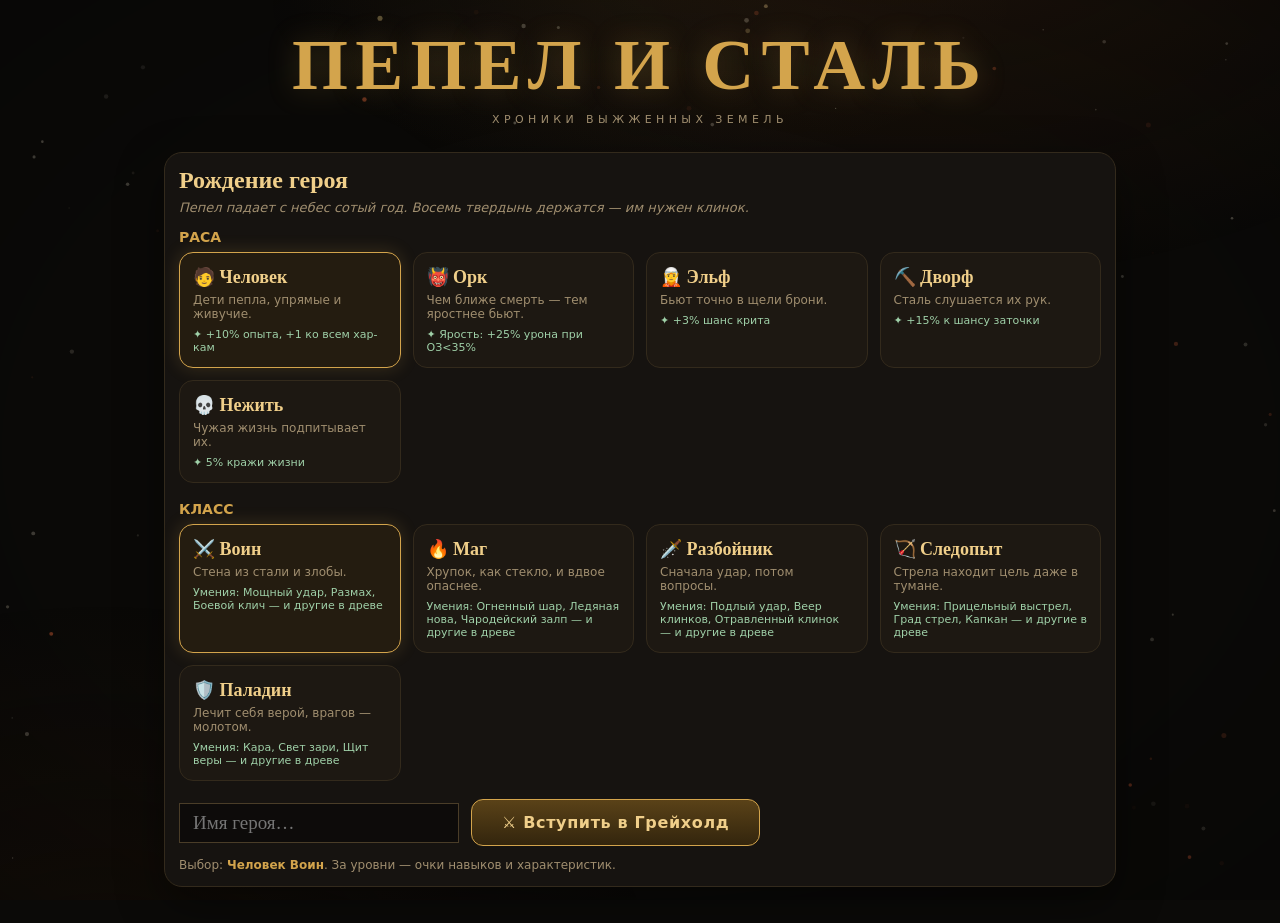
==== commit e1ca9696: "Add files via upload" ====
--- a/index.html
+++ b/index.html
@@ -1,667 +1,166 @@
 <!DOCTYPE html>
-<html lang="ru" class="no-js">
+<html lang="ru">
 <head>
-<meta charset="UTF-8">
-<meta name="viewport" content="width=device-width, initial-scale=1.0">
-<title>РАЗЛОМ — хаб двух миров</title>
-<link rel="icon" href="data:image/svg+xml,<svg xmlns='http://www.w3.org/2000/svg' viewBox='0 0 100 100'><text y='.9em' font-size='90'>⚔️</text></svg>">
-<script>document.documentElement.className=document.documentElement.className.replace('no-js','js');</script>
-<link rel="preconnect" href="https://fonts.googleapis.com">
-<link rel="preconnect" href="https://fonts.gstatic.com" crossorigin>
-<link href="https://fonts.googleapis.com/css2?family=Unbounded:wght@500;700;900&family=Golos+Text:wght@400;500;600&family=JetBrains+Mono:wght@400;700&family=Cormorant:ital,wght@1,500;1,600&display=swap" rel="stylesheet">
-<style>
-/* ============ БАЗА ============ */
-:root{
-  --bg:#0a0b10; --bg2:#0e1016; --panel:#10121a; --line:#242836;
-  --ink:#ecebe2; --mut:#9aa0ab; --dim:#5c6270;
-  --ember:#ff7b33; --ember2:#ffc46b;
-  --cy:#41e3ff; --cy2:#8effcf;
-  --disp:'Unbounded',sans-serif; --body:'Golos Text',sans-serif;
-  --mono:'JetBrains Mono',monospace; --serif:'Cormorant',serif;
-}
-*{margin:0;padding:0;box-sizing:border-box}
-html{scroll-behavior:smooth;scroll-padding-top:80px}
-body{background:var(--bg);color:var(--ink);font-family:var(--body);overflow-x:hidden}
-::selection{background:var(--ember);color:#1a0d04}
-a{color:inherit;text-decoration:none}
-button{font-family:inherit;cursor:pointer;background:none;border:none;color:inherit}
+  <meta charset="UTF-8">
+  <meta name="viewport" content="width=device-width,initial-scale=1">
+  <title>Пепел и Сталь</title>
 
-.scan{position:fixed;inset:0;pointer-events:none;z-index:60;opacity:.5;
-  background:repeating-linear-gradient(0deg,transparent 0 3px,rgba(0,0,0,.14) 3px 4px)}
+  <link rel="stylesheet" href="styles/main.css">
+  <link rel="stylesheet" href="styles/effects.css">
+  <link rel="stylesheet" href="styles/dungeon.css">
+  <link rel="stylesheet" href="styles/combat-juice.css">
+</head>
+<body>
+  <canvas id="fx" class="fx-layer"></canvas>
+  <canvas id="ash" class="fx-layer"></canvas>
 
-.noscript-note{background:#241408;border-bottom:1px solid var(--ember);color:var(--ember2);
-  font-family:var(--mono);font-size:12px;padding:10px 24px;letter-spacing:.08em;text-align:center}
+  <div id="create">
+    <h1 class="create-title">ПЕПЕЛ И СТАЛЬ</h1>
+    <div class="create-subtitle">ХРОНИКИ ВЫЖЖЕННЫХ ЗЕМЕЛЬ</div>
 
-/* ============ ШАПКА ============ */
-.top{position:sticky;top:0;z-index:50;display:flex;align-items:center;gap:24px;flex-wrap:wrap;
-  padding:14px 28px;background:rgba(10,11,16,.88);backdrop-filter:blur(8px);
-  border-bottom:1px solid var(--line)}
-.brand{font-family:var(--disp);font-weight:900;font-size:18px;letter-spacing:.06em;display:flex;align-items:baseline;gap:10px}
-.brand b{color:var(--ember)}
-.brand i{font-style:normal;color:var(--cy)}
-.brand small{font-family:var(--mono);font-weight:400;font-size:10px;color:var(--dim);letter-spacing:.18em}
-.top nav{display:flex;gap:4px;margin-left:auto}
-.top nav a{font-family:var(--mono);font-size:11px;letter-spacing:.14em;text-transform:uppercase;
-  color:var(--mut);padding:8px 12px;border:1px solid transparent;transition:.25s}
-.top nav a:hover{color:var(--ink);border-color:var(--line);background:var(--bg2)}
-.status{display:flex;align-items:center;gap:8px;font-family:var(--mono);font-size:11px;color:var(--mut);letter-spacing:.1em}
-.dot{width:8px;height:8px;border-radius:50%;background:var(--cy2);box-shadow:0 0 10px var(--cy2);animation:pulse 2s infinite}
-@keyframes pulse{50%{opacity:.35}}
+    <div class="panel">
+      <h2 class="create-panel-title">Рождение героя</h2>
+      <div class="create-tagline">
+        Пепел падает с небес сотый год. Восемь твердынь держатся — им нужен клинок.
+      </div>
 
-/* ============ ЛЕНТА ============ */
-.ticker{border-bottom:1px solid var(--line);background:var(--bg2);overflow:hidden;white-space:nowrap}
-.ticker__track{display:inline-flex;padding:9px 0;animation:tick 46s linear infinite}
-.ticker:hover .ticker__track{animation-play-state:paused}
-.ticker span{font-family:var(--mono);font-size:11px;letter-spacing:.16em;color:var(--mut);text-transform:uppercase;padding:0 26px}
-.ticker span b{color:var(--ember);font-weight:400}
-.ticker span i{color:var(--cy);font-style:normal}
-@keyframes tick{to{transform:translateX(-50%)}}
+      <div class="create-label">РАСА</div>
+      <div class="selgrid" id="racegrid"></div>
 
-/* ============ ВРАТА МИРОВ ============ */
-.gate{position:relative;display:flex;min-height:calc(100vh - 118px);overflow:hidden}
-.world{position:relative;flex:1 1 0;min-width:0;overflow:hidden;cursor:pointer;
-  transition:flex-grow .65s cubic-bezier(.22,.9,.3,1)}
-.gate:hover .world:hover{flex-grow:1.45}
-.world--rpg{background:
-  radial-gradient(120% 90% at 15% 108%,rgba(255,112,40,.30),transparent 58%),
-  radial-gradient(70% 50% at 85% -5%,rgba(255,196,107,.10),transparent 70%),
-  repeating-linear-gradient(115deg,transparent 0 46px,rgba(255,255,255,.012) 46px 47px),
-  linear-gradient(160deg,#1a140f 0%,#0d0b0e 65%,#0a0a0d 100%)}
-.world--tech{background:
-  radial-gradient(120% 90% at 85% 108%,rgba(65,227,255,.22),transparent 58%),
-  radial-gradient(70% 50% at 10% -5%,rgba(142,255,207,.08),transparent 70%),
-  repeating-linear-gradient(0deg,transparent 0 34px,rgba(65,227,255,.035) 34px 35px),
-  repeating-linear-gradient(90deg,transparent 0 34px,rgba(65,227,255,.035) 34px 35px),
-  linear-gradient(200deg,#0d151a 0%,#0a0d13 60%,#090a10 100%)}
-.world::after{content:'';position:absolute;inset:0;pointer-events:none;
-  box-shadow:inset 0 0 120px rgba(0,0,0,.55);transition:opacity .5s;opacity:1}
-.world:hover::after{opacity:.55}
+      <div class="create-label">КЛАСС</div>
+      <div class="selgrid" id="classgrid"></div>
 
-.world__inner{position:relative;z-index:3;height:100%;display:flex;flex-direction:column;
-  justify-content:space-between;padding:56px clamp(24px,4.5vw,64px);gap:20px;min-width:min(420px,100%)}
-.world__tag{font-family:var(--mono);font-size:11px;letter-spacing:.28em;text-transform:uppercase;color:var(--mut);
-  display:flex;align-items:center;gap:10px}
-.world--rpg .world__tag::before{content:'◆';color:var(--ember)}
-.world--tech .world__tag::before{content:'▸';color:var(--cy)}
-.world__title{font-family:var(--disp);font-weight:900;line-height:.98;
-  font-size:clamp(40px,5.6vw,84px);letter-spacing:.01em}
-.world--rpg .world__title{color:#f3e9dc;text-shadow:0 0 34px rgba(255,123,51,.35)}
-.world--tech .world__title{color:#e6f7fb;text-shadow:0 0 34px rgba(65,227,255,.30);text-align:right}
-.world__sub{font-family:var(--mono);font-size:12px;letter-spacing:.3em;text-transform:uppercase;color:var(--dim)}
-.world--tech .world__sub{text-align:right}
-.world__lore{font-family:var(--serif);font-style:italic;font-weight:500;
-  font-size:clamp(17px,1.5vw,21px);line-height:1.55;color:#cfc8ba;max-width:44ch}
-.world--tech .world__lore{font-family:var(--mono);font-style:normal;font-size:clamp(12px,1vw,14px);
-  color:#9fd9e6;margin-left:auto;text-align:right;line-height:1.8;max-width:46ch}
-.world--tech .world__inner{align-items:flex-end}
-.chips{display:flex;flex-wrap:wrap;gap:8px}
-.world--tech .chips{justify-content:flex-end}
-.chips li{list-style:none;font-family:var(--mono);font-size:10.5px;letter-spacing:.14em;text-transform:uppercase;
-  padding:7px 12px;border:1px solid var(--line);color:var(--mut);transition:.25s;background:rgba(0,0,0,.25)}
-.world--rpg .chips li:hover{border-color:var(--ember);color:var(--ember2);transform:translateY(-2px)}
-.world--tech .chips li:hover{border-color:var(--cy);color:var(--cy);transform:translateY(-2px)}
-.world__foot{display:flex;align-items:center;gap:18px;flex-wrap:wrap}
-.world--tech .world__foot{justify-content:flex-end}
-.world__meta{font-family:var(--mono);font-size:11px;color:var(--dim);letter-spacing:.1em}
+      <div class="create-actions">
+        <input
+          id="cname"
+          class="name-input"
+          maxlength="16"
+          placeholder="Имя героя…"
+        >
+        <button class="btn big gold" onclick="startGame()">
+          ⚔ Вступить в Грейхолд
+        </button>
+      </div>
 
-.btn{position:relative;display:inline-block;overflow:hidden;font-family:var(--mono);font-weight:700;font-size:13px;
-  letter-spacing:.18em;text-transform:uppercase;padding:16px 30px;border:1px solid;transition:.3s}
-.btn::after{content:'';position:absolute;top:0;left:-80%;width:50%;height:100%;
-  background:linear-gradient(100deg,transparent,rgba(255,255,255,.22),transparent);
-  transform:skewX(-20deg);transition:left .5s}
-.btn:hover::after{left:130%}
-.btn:active{transform:scale(.96)}
-.btn--ember{border-color:var(--ember);color:var(--ember2);background:linear-gradient(180deg,#241408,#160d06)}
-.btn--ember:hover{box-shadow:0 0 28px rgba(255,123,51,.4);background:linear-gradient(180deg,#31190a,#1c1008)}
-.btn--cy{border-color:var(--cy);color:var(--cy);background:linear-gradient(180deg,#06222b,#04141b)}
-.btn--cy:hover{box-shadow:0 0 28px rgba(65,227,255,.4);background:linear-gradient(180deg,#093040,#052028)}
-
-/* частицы */
-.fx{position:absolute;inset:0;z-index:1;pointer-events:none;overflow:hidden}
-.ember{position:absolute;bottom:-8px;left:var(--x);width:var(--s);height:var(--s);border-radius:50%;
-  background:radial-gradient(circle,#ffe0b0,var(--ember) 55%,transparent 75%);opacity:0;
-  animation:rise var(--d) linear var(--dl) infinite}
-@keyframes rise{6%{opacity:.9}55%{opacity:.7}100%{top:-4%;opacity:0}}
-.bit{position:absolute;top:-8px;left:var(--x);width:var(--s);height:var(--s);
-  background:var(--cy);opacity:0;animation:fall var(--d) linear var(--dl) infinite}
-@keyframes fall{8%{opacity:.75}60%{opacity:.45}100%{top:104%;opacity:0}}
-
-/* разлом */
-.rift{position:relative;z-index:4;width:0;display:flex;align-items:center;justify-content:center}
-.rift svg{position:absolute;height:100%;width:60px;left:-30px}
-.rift .bolt{stroke:url(#rg);stroke-width:2;fill:none;filter:drop-shadow(0 0 6px rgba(255,140,60,.7));
-  stroke-dasharray:14 10;animation:bolt 3s linear infinite}
-@keyframes bolt{to{stroke-dashoffset:-240}}
-.rift__label{position:relative;font-family:var(--mono);font-size:10px;letter-spacing:.5em;color:var(--ink);
-  writing-mode:vertical-rl;background:#0a0b10;border:1px solid var(--line);padding:14px 7px;
-  text-transform:uppercase;box-shadow:0 0 24px rgba(0,0,0,.8)}
-.rift__gem{position:absolute;width:10px;height:10px;background:var(--ink);transform:rotate(45deg);
-  animation:gem 4s ease-in-out infinite}
-.rift__gem.g1{top:18%}.rift__gem.g2{bottom:18%}
-@keyframes gem{0%,100%{background:var(--ember);box-shadow:0 0 12px var(--ember)}50%{background:var(--cy);box-shadow:0 0 12px var(--cy)}}
-
-/* ============ ЛЕНТА ЦИФР ============ */
-.band{display:flex;flex-wrap:wrap;border-top:1px solid var(--line);border-bottom:1px solid var(--line);background:var(--bg2)}
-.band div{flex:1 1 160px;padding:26px 20px;border-right:1px solid var(--line);text-align:center;transition:.3s}
-.band div:last-child{border-right:none}
-.band div:hover{background:#141724}
-.band b{display:block;font-family:var(--disp);font-weight:700;font-size:clamp(22px,2.4vw,32px)}
-.band div:nth-child(odd) b{color:var(--ember2)}
-.band div:nth-child(even) b{color:var(--cy)}
-.band small{font-family:var(--mono);font-size:10px;letter-spacing:.18em;text-transform:uppercase;color:var(--dim)}
-
-/* ============ СЕКЦИИ ============ */
-section{padding:clamp(60px,9vw,110px) clamp(24px,6vw,90px)}
-.sec-head{display:flex;align-items:baseline;gap:20px;margin-bottom:clamp(34px,5vw,60px)}
-.sec-head .num{font-family:var(--mono);font-size:12px;color:var(--dim);letter-spacing:.2em}
-.sec-head h2{font-family:var(--disp);font-weight:900;font-size:clamp(26px,4vw,52px);overflow:hidden}
-.sec-head h2 span{display:block}
-.sec-head::after{content:'';flex:1;height:1px;background:var(--line);align-self:center}
-
-/* досье */
-.duo{display:grid;grid-template-columns:repeat(12,1fr);gap:clamp(18px,2.5vw,34px);margin-bottom:clamp(40px,6vw,80px)}
-.card{position:relative;border:1px solid var(--line);background:var(--panel);padding:clamp(24px,3vw,44px)}
-.card::before,.card::after{content:'';position:absolute;width:14px;height:14px;border:2px solid;transition:.3s}
-.card::before{top:-2px;left:-2px;border-right:none;border-bottom:none}
-.card::after{bottom:-2px;right:-2px;border-left:none;border-top:none}
-.card--rpg::before,.card--rpg::after{border-color:var(--ember)}
-.card--cy::before,.card--cy::after{border-color:var(--cy)}
-.card:hover::before,.card:hover::after{width:26px;height:26px}
-.sp7{grid-column:span 7}.sp5{grid-column:span 5}
-.card h3{font-family:var(--disp);font-weight:700;font-size:clamp(20px,2.2vw,30px);margin:10px 0 16px}
-.card .tag{font-family:var(--mono);font-size:10.5px;letter-spacing:.26em;text-transform:uppercase;color:var(--dim)}
-.card--rpg .tag b{color:var(--ember);font-weight:400}
-.card--cy .tag b{color:var(--cy);font-weight:400}
-.quote{font-family:var(--serif);font-style:italic;font-weight:600;font-size:clamp(18px,1.8vw,24px);
-  line-height:1.5;color:#e5ddca;border-left:3px solid var(--ember);padding-left:18px;margin:18px 0}
-.card p{color:var(--mut);line-height:1.75;font-size:15px;max-width:60ch}
-.facts{margin-top:22px;display:grid;grid-template-columns:repeat(auto-fit,minmax(150px,1fr));gap:1px;background:var(--line)}
-.facts div{background:var(--panel);padding:14px}
-.facts dt{font-family:var(--mono);font-size:10px;letter-spacing:.2em;text-transform:uppercase;color:var(--dim);margin-bottom:6px}
-.facts dd{font-weight:600;font-size:14px}
-.sigil{height:100%;min-height:280px;display:flex;align-items:center;justify-content:center;position:relative}
-.sigil .ring{position:absolute;width:min(260px,70%);aspect-ratio:1;border:1px dashed var(--ember);border-radius:50%;
-  animation:spin 24s linear infinite;opacity:.5}
-.sigil .ring:nth-child(2){width:min(190px,52%);border-color:var(--ember2);animation:spin 16s linear infinite reverse;opacity:.35}
-@keyframes spin{to{transform:rotate(360deg)}}
-.sigil .glyph{font-size:clamp(64px,7vw,110px);filter:drop-shadow(0 0 26px rgba(255,123,51,.55));animation:breathe 3.5s ease-in-out infinite}
-.sigil--cy .glyph{filter:drop-shadow(0 0 26px rgba(65,227,255,.55))}
-.sigil--cy .ring{border-color:var(--cy)}
-.sigil--cy .ring:nth-child(2){border-color:var(--cy2)}
-@keyframes breathe{50%{transform:scale(1.09)}}
-
-/* терминал */
-.term{border:1px solid var(--line);background:#070a10;font-family:var(--mono)}
-.term__bar{display:flex;align-items:center;gap:8px;padding:10px 14px;border-bottom:1px solid var(--line);background:var(--bg2)}
-.term__bar i{width:9px;height:9px;border-radius:50%}
-.term__bar i:nth-child(1){background:#ff5f56}.term__bar i:nth-child(2){background:#ffbd2e}.term__bar i:nth-child(3){background:#27c93f}
-.term__bar span{margin-left:auto;font-size:10px;color:var(--dim);letter-spacing:.14em}
-.term pre{padding:18px 20px;font-size:12.5px;line-height:2;color:var(--cy2);min-height:150px;white-space:pre-wrap}
-.term pre .c{display:inline-block;width:8px;height:15px;background:var(--cy);vertical-align:-2px;animation:pulse 1s steps(2) infinite}
-
-/* путь возвышения */
-.path{margin-top:26px;position:relative;padding-left:34px}
-.path::before{content:'';position:absolute;left:11px;top:8px;bottom:8px;width:1px;
-  background:linear-gradient(var(--cy),var(--cy2))}
-.path li{list-style:none;position:relative;padding:10px 0 10px 12px;transition:.25s}
-.path li::before{content:attr(data-n);position:absolute;left:-34px;top:8px;width:24px;height:24px;
-  display:grid;place-items:center;font-family:var(--mono);font-size:10px;color:var(--cy);
-  border:1px solid var(--cy);background:var(--bg);border-radius:50%}
-.path li:hover{transform:translateX(6px)}
-.path li:hover::before{background:var(--cy);color:#03212b;box-shadow:0 0 16px rgba(65,227,255,.6)}
-.path b{font-weight:600;font-size:14.5px}
-.path small{display:block;font-family:var(--mono);font-size:11.5px;color:var(--mut);margin-top:3px}
-.formula{margin-top:22px;display:flex;flex-wrap:wrap;gap:8px}
-.formula span{font-family:var(--mono);font-size:11px;color:var(--cy2);border:1px dashed rgba(65,227,255,.4);
-  padding:8px 12px;transition:.25s}
-.formula span:hover{background:rgba(65,227,255,.08);transform:translateY(-2px)}
-
-/* запуск */
-.launch-grid{display:grid;gap:16px}
-.cart{display:grid;grid-template-columns:auto 1fr auto;align-items:center;gap:clamp(16px,3vw,36px);
-  border:1px solid var(--line);background:var(--panel);padding:clamp(18px,2.5vw,28px);transition:.3s}
-.cart:hover{transform:translateY(-3px)}
-.cart--rpg:hover{border-color:var(--ember);box-shadow:0 10px 40px -14px rgba(255,123,51,.45)}
-.cart--cy:hover{border-color:var(--cy);box-shadow:0 10px 40px -14px rgba(65,227,255,.4)}
-.cart__icon{font-size:38px;width:72px;height:72px;display:grid;place-items:center;border:1px solid var(--line)}
-.cart--rpg .cart__icon{background:radial-gradient(circle at 30% 70%,#3a2010,#140d08);color:var(--ember2)}
-.cart--cy .cart__icon{background:radial-gradient(circle at 70% 70%,#0a2b33,#06131a);color:var(--cy)}
-.cart h3{font-family:var(--disp);font-weight:700;font-size:clamp(16px,1.7vw,22px)}
-.cart .file{font-family:var(--mono);font-size:12px;color:var(--mut);margin-top:6px;display:flex;align-items:center;gap:10px;flex-wrap:wrap}
-.fstat{display:inline-flex;align-items:center;gap:6px;font-size:10.5px;letter-spacing:.1em;text-transform:uppercase}
-.fstat i{width:7px;height:7px;border-radius:50%;background:var(--dim);display:inline-block}
-.fstat.ok i{background:var(--cy2);box-shadow:0 0 8px var(--cy2)}
-.fstat.bad i{background:#ff5f56;box-shadow:0 0 8px #ff5f56}
-.cart__act{display:flex;gap:14px;align-items:center;flex-wrap:wrap;justify-content:flex-end}
-.btn--sm{padding:12px 20px;font-size:11.5px}
-.tab-link{font-family:var(--mono);font-size:11px;letter-spacing:.14em;text-transform:uppercase;color:var(--dim);
-  border-bottom:1px dashed var(--dim);padding-bottom:2px;transition:.25s}
-.tab-link:hover{color:var(--ink);border-color:var(--ink)}
-.steps{display:grid;grid-template-columns:repeat(auto-fit,minmax(230px,1fr));gap:16px;margin-top:40px}
-.steps div{border:1px solid var(--line);padding:22px;background:var(--bg2);position:relative;transition:.3s}
-.steps div:hover{border-color:var(--ember)}
-.steps b{font-family:var(--mono);font-size:26px;color:var(--ember);font-weight:700;display:block;margin-bottom:10px}
-.steps div:nth-child(2):hover{border-color:var(--cy2)}.steps div:nth-child(2) b{color:var(--cy2)}
-.steps div:nth-child(3):hover{border-color:var(--cy)}.steps div:nth-child(3) b{color:var(--cy)}
-.steps p{color:var(--mut);font-size:14px;line-height:1.7}
-.steps code{font-family:var(--mono);font-size:12px;color:var(--ember2);background:rgba(255,123,51,.1);padding:1px 6px}
-.steps div:nth-child(2) code,.steps div:nth-child(3) code{color:var(--cy);background:rgba(65,227,255,.08)}
-
-/* подвал */
-footer{border-top:1px solid var(--line);padding:30px clamp(24px,6vw,90px);display:flex;flex-wrap:wrap;gap:14px;
-  justify-content:space-between;font-family:var(--mono);font-size:11px;color:var(--dim);letter-spacing:.12em}
-footer b{color:var(--mut);font-weight:400}
-
-/* ============ ЛАУНЧЕР ============ */
-.launcher{position:fixed;inset:0;z-index:100;display:none;flex-direction:column;background:#05060a}
-.launcher.open{display:flex;animation:lfade .35s}
-@keyframes lfade{from{opacity:0}}
-.launcher__bar{display:flex;align-items:center;gap:14px;padding:10px 16px;background:var(--bg2);
-  border-bottom:1px solid var(--line);flex:none}
-.launcher__dot{width:10px;height:10px;border-radius:50%;background:var(--ember);box-shadow:0 0 12px var(--ember)}
-.launcher--cy .launcher__dot{background:var(--cy);box-shadow:0 0 12px var(--cy)}
-.launcher__title{font-family:var(--mono);font-size:12px;letter-spacing:.14em;text-transform:uppercase;color:var(--ink)}
-.launcher__hint{font-family:var(--mono);font-size:10px;color:var(--dim);letter-spacing:.1em;margin-left:auto}
-.launcher__ctrl{display:flex;gap:8px;margin-left:14px}
-.launcher__ctrl button,.launcher__ctrl a{width:34px;height:34px;display:grid;place-items:center;
-  border:1px solid var(--line);color:var(--mut);font-size:15px;transition:.2s}
-.launcher__ctrl button:hover,.launcher__ctrl a:hover{color:var(--ink);border-color:var(--ink);transform:translateY(-1px)}
-.launcher__ctrl .x:hover{border-color:#ff5f56;color:#ff5f56}
-.launcher iframe{flex:1;width:100%;border:0;background:#000}
-.launcher__boot{position:absolute;inset:44px 0 0 0;background:#05060a;display:flex;align-items:center;
-  justify-content:center;z-index:5;transition:opacity .5s,visibility .5s}
-.launcher__boot.gone{opacity:0;visibility:hidden}
-.launcher__boot pre{font-family:var(--mono);font-size:13px;line-height:2.2;color:var(--cy2);text-align:left;min-width:min(440px,86vw)}
-.launcher--rpg .launcher__boot pre{color:var(--ember2)}
-.launcher__boot small{display:block;margin-top:12px;color:var(--dim);font-size:10.5px;letter-spacing:.08em}
-
-/* появление при скролле — только когда JS включён */
-html.js .rv{opacity:0;transform:translateY(26px);transition:opacity .7s,transform .7s cubic-bezier(.2,.8,.2,1)}
-html.js .rv.on{opacity:1;transform:none}
-html.js .sec-head h2 span{transform:translateY(110%);transition:transform .8s cubic-bezier(.2,.8,.2,1)}
-html.js .sec-head.on h2 span{transform:none}
-
-/* ============ АДАПТИВ ============ */
-@media (max-width:900px){
-  .gate{flex-direction:column;min-height:auto}
-  .world{min-height:520px}
-  .gate:hover .world:hover{flex-grow:1}
-  .world--tech .world__inner,.world--tech .world__lore,.world--tech .world__title,
-  .world--tech .world__sub,.world--tech .chips,.world--tech .world__foot{align-items:flex-start;text-align:left;justify-content:flex-start;margin-left:0}
-  .rift{width:100%;height:64px}
-  .rift svg{display:none}
-  .rift__label{writing-mode:horizontal-tb;padding:7px 16px}
-  .rift::before{content:'';position:absolute;left:0;right:0;top:50%;height:1px;
-    background:linear-gradient(90deg,var(--ember),var(--cy))}
-  .sp7,.sp5{grid-column:span 12}
-  .top{gap:10px}
-  .top nav{order:3;width:100%;margin-left:0;overflow-x:auto}
-  .status{margin-left:auto}
-  .cart{grid-template-columns:1fr}
-  .cart__act{justify-content:flex-start}
-}
-@media (prefers-reduced-motion:reduce){
-  *,*::before,*::after{animation:none!important;transition:none!important}
-}
-</style>
-</head>
-<body id="top">
-<div class="scan"></div>
-<noscript><div class="noscript-note">⚠ JavaScript выключен — ничего страшного: кнопки откроют игры напрямую, в этой вкладке.</div></noscript>
-
-<!-- ШАПКА -->
-<header class="top">
-  <a class="brand" href="#top">РАЗ<b>⚔</b>ЛОМ<i>▸</i><small>// хаб двух миров</small></a>
-  <nav>
-    <a href="#worlds">Миры</a>
-    <a href="#dossier">Досье</a>
-    <a href="#put">Путь возвышения</a>
-    <a href="#launch">Запуск</a>
-  </nav>
-  <div class="status"><i class="dot"></i>2 мира на связи</div>
-</header>
-
-<!-- ЛЕНТА ЛЕТОПИСИ (вшита в HTML — работает без JS) -->
-<div class="ticker" aria-hidden="true">
-  <div class="ticker__track">
-    <span><b>◆</b> Пепел падает с небес уже сотый год</span><span><i>◆</i> Пять твердынь ещё держатся — им нужен клинок</span><span><b>◆</b> Вступи в Грейхолд · старт 10 🪙</span><span><i>◆</i> Хроники Кремния II · v2.4 · горизонт событий</span><span><b>◆</b> Каждый клик добывает операции</span><span><i>◆</i> Пульсар ×7 · Автопульсар · Квантовый скачок</span><span><b>◆</b> Возвышение при 1 000 000 000 операций</span><span><i>◆</i> 35 достижений · 25 вечных узлов</span>
-    <span><b>◆</b> Пепел падает с небес уже сотый год</span><span><i>◆</i> Пять твердынь ещё держатся — им нужен клинок</span><span><b>◆</b> Вступи в Грейхолд · старт 10 🪙</span><span><i>◆</i> Хроники Кремния II · v2.4 · горизонт событий</span><span><b>◆</b> Каждый клик добывает операции</span><span><i>◆</i> Пульсар ×7 · Автопульсар · Квантовый скачок</span><span><b>◆</b> Возвышение при 1 000 000 000 операций</span><span><i>◆</i> 35 достижений · 25 вечных узлов</span>
-  </div>
-</div>
-
-<main>
-<!-- ВРАТА -->
-<section class="gate" id="worlds" style="padding:0">
-  <article class="world world--rpg" data-game="rpg">
-    <div class="fx" id="fxRpg"></div>
-    <div class="world__inner">
-      <div>
-        <p class="world__tag">Мир I · тёмное фэнтези · RPG</p>
-        <h1 class="world__title">ПЕПЕЛ<br>И СТАЛЬ</h1>
-        <p class="world__sub">хроники выжженных земель</p>
-      </div>
-      <p class="world__lore">«Пепел падает с небес уже сотый год. Пять твердынь ещё держатся — им нужен клинок. Выбери, кем ты был до войны.»</p>
-      <div>
-        <ul class="chips">
-          <li>рождение героя</li><li>раса · класс</li><li>Грейхолд</li><li>📜 летопись</li>
-        </ul>
-        <div class="world__foot" style="margin-top:22px">
-          <a class="btn btn--ember" href="RPG.html" data-open="rpg">⚔ Вступить в Грейхолд</a>
-          <span class="world__meta">старт: 10 🪙 · 0 ◆ · пепел идёт сотый год</span>
-        </div>
-      </div>
-    </div>
-  </article>
-
-  <div class="rift">
-    <svg viewBox="0 0 60 600" preserveAspectRatio="none">
-      <defs><linearGradient id="rg" x1="0" y1="0" x2="0" y2="1">
-        <stop offset="0" stop-color="#ff7b33"/><stop offset="1" stop-color="#41e3ff"/>
-      </linearGradient></defs>
-      <path class="bolt" d="M30 0 L34 60 L24 120 L38 200 L26 300 L36 380 L22 460 L34 540 L30 600"/>
-    </svg>
-    <i class="rift__gem g1"></i>
-    <span class="rift__label">выбор мира</span>
-    <i class="rift__gem g2"></i>
-  </div>
-
-  <article class="world world--tech" data-game="tech">
-    <div class="fx" id="fxTech"></div>
-    <div class="world__inner">
-      <div>
-        <p class="world__tag">Мир II · инкрементальная аркада</p>
-        <h1 class="world__title">ХРОНИКИ КРЕМНИЯ II</h1>
-        <p class="world__sub">горизонт событий · v2.4</p>
-      </div>
-      <p class="world__lore">&gt; нажимай на процессор — каждый клик добывает операции<br>
-        &gt; пульсар откроется после I возвышения<br>
-        &gt; автосохранение каждые 15 с</p>
-      <div>
-        <ul class="chips">
-          <li>клик = операции</li><li>пульсар ×7</li><li>древо осколков</li><li>возвышение</li>
-        </ul>
-        <div class="world__foot" style="margin-top:22px">
-          <a class="btn btn--cy" href="clicer.html" data-open="tech">▶ ВЫЧИСЛЯТЬ</a>
-          <span class="world__meta">заряд: 0% · возвышений: 0 · эра сингулярности</span>
-        </div>
-      </div>
-    </div>
-  </article>
-</section>
-
-<!-- ЦИФРЫ -->
-<div class="band rv">
-  <div><b>100 лет</b><small>пепел падает с небес</small></div>
-  <div><b>5</b><small>твердынь ещё держатся</small></div>
-  <div><b>10 🪙</b><small>капитал героя на старте</small></div>
-  <div><b>35</b><small>достижений · +2% каждое</small></div>
-  <div><b>25</b><small>вечных узлов древа</small></div>
-  <div><b>×7</b><small>взрыв добычи пульсара</small></div>
-  <div><b>1 млрд</b><small>операций до возвышения</small></div>
-</div>
-
-<!-- ДОСЬЕ -->
-<section id="dossier">
-  <div class="sec-head rv"><span class="num">01 /</span><h2><span>Досье миров</span></h2></div>
-
-  <div class="duo">
-    <div class="card card--rpg sp7 rv">
-      <p class="tag">ДОСЬЕ 01 · <b>мир пепла</b></p>
-      <h3>Рождение героя</h3>
-      <blockquote class="quote">«Пять твердынь ещё держатся — им нужен клинок.»</blockquote>
-      <p>Выбери, кем ты был до войны: раса и класс определяют путь через выжженные земли.
-         Врата Грейхолда открываются за 10 🪙. Дальше — только летопись и сталь.</p>
-      <dl class="facts">
-        <div><dt>Жанр</dt><dd>RPG</dd></div>
-        <div><dt>Сеттинг</dt><dd>выжженные земли</dd></div>
-        <div><dt>Старт</dt><dd>10 🪙 · 0 ◆</dd></div>
-        <div><dt>Врата</dt><dd>⚔ Грейхолд</dd></div>
-        <div><dt>Хроника</dt><dd>📜 летопись героя</dd></div>
-        <div><dt>Пепел идёт</dt><dd>сотый год</dd></div>
-      </dl>
-    </div>
-    <div class="card card--rpg sp5 rv" style="transition-delay:.12s">
-      <div class="sigil"><i class="ring"></i><i class="ring"></i><span class="glyph">⚔</span></div>
+      <div id="csum" class="create-summary"></div>
     </div>
   </div>
 
-  <div class="duo" id="put" style="margin-bottom:0">
-    <div class="card card--cy sp5 rv">
-      <div class="sigil sigil--cy"><i class="ring"></i><i class="ring"></i><span class="glyph">🖥</span></div>
-    </div>
-    <div class="card card--cy sp7 rv" style="transition-delay:.12s">
-      <p class="tag">ДОСЬЕ 02 · <b>мир кремния</b></p>
-      <h3>Горизонт событий</h3>
-      <div class="term">
-        <div class="term__bar"><i></i><i></i><i></i><span>СИСТЕМНЫЙ ЖУРНАЛ ▍LIVE</span></div>
-        <pre id="termLog">&gt; ЭРА: СИНГУЛЯРНОСТЬ
-&gt; ОПЕРАЦИИ: 0 → ∞
-&gt; ПУЛЬСАР: 🔒 до I возвышения
-&gt; АВТОПУЛЬСАР: ВЫКЛ · заряд 0%
-&gt; УЗЛОВ ДРЕВА: 0 / 25 · МНОЖИТЕЛЬ: ×1,00
-&gt; АВТОСОХРАНЕНИЕ: каждые 15 с</pre>
+  <div id="app" style="display:none">
+    <div class="topbar">
+      <div class="crest">ПЕПЕЛ И СТАЛЬ</div>
+
+      <div class="tb-name">
+        <b id="t-name"></b>
+        <span id="t-race"></span>
       </div>
-      <ul class="path">
-        <li data-n="I"><b>⚡ Пульсар</b><small>взрыв добычи ×7 · осколки 🜏 и Древо осколков</small></li>
-        <li data-n="II"><b>🤖 Автопульсар</b><small>срабатывает сам при полном заряде</small></li>
-        <li data-n="III"><b>⏳ Квантовый скачок</b><small>+60 минут добычи мгновенно · откат 30 мин</small></li>
-        <li data-n="V"><b>💠 Резонанс II</b><small>уже +5% к добыче за каждое возвышение</small></li>
-        <li data-n="X"><b>📜 Архивариус</b><small>+8 ч офлайн-дохода и 1 000 000 операций на старте</small></li>
-      </ul>
-      <div class="formula">
-        <span>Ядра = ⌊√(добыто / 1 млрд) × бонусы⌋</span>
-        <span>+3% за возвышение · после V — +5%</span>
-        <span>осколки 🜏 не сгорают при сбросе</span>
+
+      <span class="lv" id="t-lvl">1</span>
+      <span id="topbar-rank" class="rank-badge">🪵 Деревянный</span>
+
+      <div class="tb-bars">
+        <div class="bar hp">
+          <i id="b-hp"></i>
+          <span id="t-hp"></span>
+        </div>
+
+        <div class="bar mp">
+          <i id="b-mp"></i>
+          <span id="t-mp"></span>
+        </div>
+
+        <div class="bar xp">
+          <i id="b-xp"></i>
+          <span id="t-xp" class="xp-text"></span>
+        </div>
+      </div>
+
+      <div class="res">
+        <span class="gold-text" id="t-gold"></span>
+        <span class="frag-text" id="t-frag"></span>
+
+        <button
+          class="btn small"
+          style="margin-left:auto"
+          onclick="if(confirm('Начать заново? Прогресс будет стёрт.')){localStorage.removeItem('AS3');location.reload();}"
+        >
+          Новая игра
+        </button>
       </div>
     </div>
-  </div>
-</section>
 
-<!-- ЗАПУСК -->
-<section id="launch" style="padding-top:0">
-  <div class="sec-head rv"><span class="num">02 /</span><h2><span>Запуск из хаба</span></h2></div>
-  <div class="launch-grid">
-    <div class="cart cart--rpg rv">
-      <div class="cart__icon">⚔</div>
-      <div>
-        <h3>Пепел и Сталь</h3>
-        <div class="file">файл: <code style="font-family:var(--mono);color:var(--ember2)">RPG.html</code>
-          <span class="fstat" data-check="rpg"><i></i><em style="font-style:normal">проверка…</em></span>
-        </div>
-      </div>
-      <div class="cart__act">
-        <a class="tab-link" href="RPG.html" target="_blank" rel="noopener">↗ новая вкладка</a>
-        <a class="btn btn--ember btn--sm" href="RPG.html" data-open="rpg">Запустить</a>
-      </div>
-    </div>
-    <div class="cart cart--cy rv" style="transition-delay:.1s">
-      <div class="cart__icon">⚙</div>
-      <div>
-        <h3>Хроники Кремния II</h3>
-        <div class="file">файл: <code style="font-family:var(--mono);color:var(--cy)">clicer.html</code>
-          <span class="fstat" data-check="tech"><i></i><em style="font-style:normal">проверка…</em></span>
-        </div>
-      </div>
-      <div class="cart__act">
-        <a class="tab-link" href="clicer.html" target="_blank" rel="noopener">↗ новая вкладка</a>
-        <a class="btn btn--cy btn--sm" href="clicer.html" data-open="tech">Запустить</a>
-      </div>
+    <div id="main"></div>
+
+    <div id="logpane">
+      <b class="log-title">📜 Летопись</b>
+      <div id="logbox"></div>
     </div>
   </div>
-  <div class="steps rv">
-    <div><b>01</b><p>Сохрани этот портал как <code>index.html</code> — он не требует сервера (шрифты подтягиваются из сети, без них работают системные).</p></div>
-    <div><b>02</b><p>Положи рядом файлы игр: <code>RPG.html</code> и <code>clicer.html</code> — в ту же папку.</p></div>
-    <div><b>03</b><p>Открой <code>index.html</code> в браузере. Миры стартуют в полноэкранном окне, <code>ESC</code> — выход в хаб. Без JavaScript игры откроются напрямую.</p></div>
-  </div>
-</section>
-</main>
 
-<footer>
-  <span>РАЗЛОМ//хаб · <b>два мира — одно окно</b></span>
-  <span>⚔ пепел и сталь · ⚙ кремний и сингулярность</span>
-  <span>автосохранение игр — на стороне самих игр</span>
-</footer>
+  <div class="toast" id="toast"></div>
+  <div id="err"></div>
 
-<!-- ПОЛНОЭКРАННЫЙ ЛАУНЧЕР -->
-<div class="launcher" id="launcher">
-  <div class="launcher__bar">
-    <span class="launcher__dot"></span>
-    <span class="launcher__title" id="launcherTitle">—</span>
-    <span class="launcher__hint">ESC — выход в хаб</span>
-    <div class="launcher__ctrl">
-      <button id="btnReload" title="Перезапустить мир">⟲</button>
-      <a id="btnTab" href="#" target="_blank" rel="noopener" title="Открыть в новой вкладке">⤢</a>
-      <button class="x" id="btnClose" title="Выйти">✕</button>
-    </div>
-  </div>
-  <div class="launcher__boot" id="boot">
-    <pre id="bootLog"></pre>
-  </div>
-  <iframe id="frame" title="окно игры"></iframe>
-</div>
+  <!-- =============================== -->
+  <!-- ДАННЫЕ                          -->
+  <!-- =============================== -->
+  <script src="data/races.js"></script>
+  <script src="data/classes.js"></script>
+  <script src="data/skills.js"></script>
+  <script src="data/stats.js"></script>
+  <script src="data/enemies.js"></script>
+  <script src="data/zones.js"></script>
 
-<script>
-'use strict';
-(function(){
-  var RM = matchMedia('(prefers-reduced-motion: reduce)').matches;
+  <script src="data/item-names.js"></script>
+  <script src="data/item-affixes.js"></script>
+  <script src="data/uniques.js"></script>
+  <script src="data/gems.js"></script>
+  <script src="data/elements.js"></script>
+  <script src="data/trophies.js"></script>
+  <script src="data/foods.js"></script>
+  <script src="data/recipes.js"></script>
+  <script src="data/titles.js"></script>
+  <script src="data/ranks.js"></script>
 
-  var GAMES = {
-    rpg:{file:'RPG.html', cls:'launcher--rpg',
-      title:'ПЕПЕЛ И СТАЛЬ · хроники выжженных земель',
-      boot:['▸ инициализация портала…','▸ загрузка мира: ПЕПЕЛ И СТАЛЬ','▸ пять твердынь на связи — вход разрешён',
-            '<small>если мир не загрузился: проверь, что RPG.html лежит рядом с этим файлом</small>']},
-    tech:{file:'clicer.html', cls:'launcher--cy',
-      title:'ХРОНИКИ КРЕМНИЯ II · v2.4 · горизонт событий',
-      boot:['▸ инициализация портала…','▸ загрузка мира: ХРОНИКИ КРЕМНИЯ II','▸ процессор отвечает — первый клик засчитан',
-            '<small>если мир не загрузился: проверь, что clicer.html лежит рядом с этим файлом</small>']}
-  };
+  <!-- =============================== -->
+  <!-- ЯДРО                            -->
+  <!-- =============================== -->
+  <script src="js/core/utils.js"></script>
+  <script src="js/core/state.js"></script>
+  <script src="js/core/save.js"></script>
+  <script src="js/core/log.js"></script>
+  <script src="js/core/fx.js"></script>
 
-  /* --- частицы (только декор) --- */
-  function spawn(box, cls, n){
-    if(RM || !box) return;
-    for(var i=0;i<n;i++){
-      var s=document.createElement('i'); s.className=cls;
-      s.style.setProperty('--x', Math.random()*100+'%');
-      s.style.setProperty('--s', (2+Math.random()*4)+'px');
-      s.style.setProperty('--d', (6+Math.random()*9)+'s');
-      s.style.setProperty('--dl', (-Math.random()*12)+'s');
-      box.appendChild(s);
-    }
-  }
-  spawn(document.getElementById('fxRpg'),'ember',34);
-  spawn(document.getElementById('fxTech'),'bit',30);
+  <!-- =============================== -->
+  <!-- СИСТЕМЫ                         -->
+  <!-- =============================== -->
+  <script src="js/systems/stats.js"></script>
+  <script src="js/systems/skills.js"></script>
+  <script src="js/systems/items.js"></script>
+  <script src="js/systems/enemy.js"></script>
+  <script src="js/systems/orders.js"></script>
+  <script src="js/systems/economy.js"></script>
 
-  /* --- появление при скролле (безопасно) --- */
-  var toReveal = document.querySelectorAll('.rv,.sec-head');
-  if('IntersectionObserver' in window){
-    var io = new IntersectionObserver(function(es){
-      es.forEach(function(e){ if(e.isIntersecting){ e.target.classList.add('on'); io.unobserve(e.target); } });
-    },{threshold:.15});
-    toReveal.forEach(function(el){ io.observe(el); });
-  } else {
-    toReveal.forEach(function(el){ el.classList.add('on'); });
-  }
+  <script src="js/systems/combat.js"></script>
+  <script src="js/systems/dungeon.js"></script>
+  <script src="js/systems/dungeon-update.js"></script>
+  <script src="js/systems/arena.js"></script>
 
-  /* --- терминал: печать журнала --- */
-  var termLines = ['> ЭРА: СИНГУЛЯРНОСТЬ','> ОПЕРАЦИИ: 0 → ∞','> ПУЛЬСАР: 🔒 до I возвышения',
-    '> АВТОПУЛЬСАР: ВЫКЛ · заряд 0%','> УЗЛОВ ДРЕВА: 0 / 25 · МНОЖИТЕЛЬ: ×1,00','> АВТОСОХРАНЕНИЕ: каждые 15 с'];
-  var termLog=document.getElementById('termLog'), termDone=false;
-  function typeTerm(){
-    if(termDone) return; termDone=true;
-    if(RM) return; // текст уже в HTML
-    termLog.textContent=''; var li=0;
-    (function line(){
-      if(li>=termLines.length){ termLog.innerHTML+= '<span class="c"></span>'; return; }
-      var t=termLines[li++], ci=0, cur=document.createElement('div');
-      termLog.appendChild(cur);
-      (function chr(){ cur.textContent=t.slice(0,++ci);
-        if(ci<t.length) setTimeout(chr,14); else setTimeout(line,160); })();
-    })();
-  }
-  if('IntersectionObserver' in window && termLog){
-    var io2=new IntersectionObserver(function(es){
-      es.forEach(function(e){ if(e.isIntersecting){ typeTerm(); io2.disconnect(); } });
-    },{threshold:.4});
-    io2.observe(termLog);
-  }
+  <script src="js/systems/combat-juice.js"></script>
 
-  /* --- лаунчер --- */
-  var launcher=document.getElementById('launcher'),
-      frame=document.getElementById('frame'),
-      boot=document.getElementById('boot'),
-      bootLog=document.getElementById('bootLog'),
-      lTitle=document.getElementById('launcherTitle'),
-      btnTab=document.getElementById('btnTab');
-  var bootTimers=[], current=null;
+  <!-- =============================== -->
+  <!-- ИНТЕРФЕЙС                       -->
+  <!-- =============================== -->
+  <script src="js/ui/create.js"></script>
+  <script src="js/ui/topbar.js"></script>
+  <script src="js/ui/town.js"></script>
+  <script src="js/ui/town2.js"></script>
 
-  function openGame(key){
-    var g=GAMES[key]; if(!g) return; current=key;
-    launcher.className='launcher open '+g.cls;
-    document.body.style.overflow='hidden';
-    lTitle.textContent=g.title; btnTab.href=g.file;
-    boot.classList.remove('gone'); bootLog.innerHTML='';
-    frame.src=g.file;
-    g.boot.forEach(function(ln,i){
-      bootTimers.push(setTimeout(function(){
-        bootLog.innerHTML += ln+'\n';
-        if(i===g.boot.length-1) bootTimers.push(setTimeout(function(){ boot.classList.add('gone'); },700));
-      }, 260+i*300));
-    });
-  }
-  function closeGame(){
-    launcher.classList.remove('open');
-    document.body.style.overflow='';
-    bootTimers.forEach(clearTimeout); bootTimers=[];
-    setTimeout(function(){ frame.src='about:blank'; },350);
-  }
+  <!-- Запуск -->
+  <script src="js/main.js"></script>
 
-  /* кнопки-ссылки: при JS открываем в лаунчере, без JS — обычный переход */
-  document.querySelectorAll('[data-open]').forEach(function(a){
-    a.addEventListener('click',function(e){
-      e.preventDefault(); e.stopPropagation();
-      openGame(a.getAttribute('data-open'));
-    });
-  });
-  /* клик по панели мира (кроме ссылок и чипов) */
-  document.querySelectorAll('.world').forEach(function(w){
-    w.addEventListener('click',function(e){
-      if(e.target.closest('a,button,.chips')) return;
-      openGame(w.getAttribute('data-game'));
-    });
-  });
 
-  document.getElementById('btnClose').onclick=closeGame;
-  document.getElementById('btnReload').onclick=function(){
-    try{ frame.contentWindow.location.reload(); }catch(_){ frame.src=GAMES[current].file; }
-  };
-  addEventListener('keydown',function(e){
-    if(e.key==='Escape' && launcher.classList.contains('open')) closeGame();
-  });
 
-  /* --- проверка файлов --- */
-  Object.keys(GAMES).forEach(function(key){
-    var el=document.querySelector('[data-check="'+key+'"]'); if(!el) return;
-    fetch(GAMES[key].file,{method:'HEAD'}).then(function(r){
-      el.classList.add(r.ok?'ok':'bad');
-      el.querySelector('em').textContent = r.ok?'файл найден':'файл не найден';
-    }).catch(function(){ el.querySelector('em').textContent='проверка по http'; });
-  });
-
-  /* --- лёгкий параллакс врат --- */
-  if(!RM){
-    var gate=document.getElementById('worlds');
-    gate.addEventListener('mousemove',function(e){
-      var r=gate.getBoundingClientRect(),
-          x=(e.clientX-r.left)/r.width-.5, y=(e.clientY-r.top)/r.height-.5;
-      gate.querySelectorAll('.world__inner').forEach(function(el){
-        el.style.transform='translate('+x*8+'px,'+y*8+'px)';
-      });
-    });
-    gate.addEventListener('mouseleave',function(){
-      gate.querySelectorAll('.world__inner').forEach(function(el){ el.style.transform=''; });
-    });
-  }
-})();
-</script>
+  <!-- Запуск -->
+  <script src="js/main.js"></script>  
 </body>
 </html>
--- a/styles/main.css
+++ b/styles/main.css
@@ -0,0 +1,1276 @@
+:root {
+  --bg: #0b0a08;
+  --pan: #161310;
+  --pan2: #1d1812;
+  --lin: #332a1c;
+  --lin2: #4a3d28;
+  --gold: #d3a44c;
+  --gold2: #f0cf8a;
+  --ember: #e0653a;
+  --teal: #4fb3a5;
+  --blood: #c04040;
+  --mana: #5a9fd6;
+  --txt: #e9dcc3;
+  --dim: #a08e6f;
+  --dim2: #6f6250;
+  --fd: Georgia, 'Times New Roman', serif;
+  --fb: 'Segoe UI', system-ui, sans-serif;
+}
+
+* {
+  margin: 0;
+  padding: 0;
+  box-sizing: border-box;
+}
+
+body {
+  background: var(--bg);
+  color: var(--txt);
+  font-family: var(--fb);
+  font-size: 14px;
+  min-height: 100vh;
+}
+
+body::before {
+  content: "";
+  position: fixed;
+  inset: 0;
+  pointer-events: none;
+  background:
+    radial-gradient(900px 500px at 70% -10%, #2a1a0c55, transparent),
+    radial-gradient(700px 500px at 10% 110%, #1c120855, transparent);
+}
+
+h1,
+h2,
+h3,
+h4 {
+  font-family: var(--fd);
+}
+
+button {
+  font-family: var(--fb);
+}
+
+.fx-layer {
+  position: fixed;
+  inset: 0;
+  z-index: 0;
+  pointer-events: none;
+}
+
+#app,
+#create {
+  position: relative;
+  z-index: 2;
+}
+
+/* =============================== */
+/* Кнопки                          */
+/* =============================== */
+
+.btn {
+  font-weight: 700;
+  font-size: 13px;
+  letter-spacing: .04em;
+  color: var(--txt);
+  background: linear-gradient(#2b2013, #1a130a);
+  border: 1px solid var(--lin2);
+  padding: 8px 14px;
+  cursor: pointer;
+  transition:
+    transform 0.12s ease,
+    box-shadow 0.15s ease,
+    border-color 0.15s ease,
+    color 0.15s ease;
+}
+
+.btn:hover {
+  color: var(--gold2);
+  border-color: var(--gold);
+  box-shadow: 0 0 12px #d3a44c33;
+}
+
+.btn:active {
+  transform: translateY(1px) scale(0.99);
+}
+
+.btn:disabled {
+  opacity: .4;
+  cursor: not-allowed;
+}
+
+.btn.gold {
+  background: linear-gradient(#5a4218, #33250d);
+  border-color: var(--gold);
+  color: var(--gold2);
+}
+
+.btn.danger {
+  border-color: #6c2a2a;
+  color: #e8a0a0;
+}
+
+.btn.small {
+  padding: 5px 9px;
+  font-size: 12px;
+}
+
+.btn.big {
+  padding: 13px 30px;
+  font-size: 16px;
+}
+
+/* =============================== */
+/* Бары                            */
+/* =============================== */
+
+.bar {
+  position: relative;
+  height: 15px;
+  background: #000a;
+  border: 1px solid #000;
+  overflow: hidden;
+}
+
+.bar > i {
+  position: absolute;
+  left: 0;
+  top: 0;
+  bottom: 0;
+  transition: width 0.35s cubic-bezier(0.22, 0.8, 0.35, 1);
+}
+
+.bar > span {
+  position: absolute;
+  inset: 0;
+  display: flex;
+  align-items: center;
+  justify-content: center;
+  font-size: 10px;
+  font-weight: 700;
+  color: #fff;
+  text-shadow: 0 1px 2px #000;
+}
+
+.bar.hp > i {
+  background: linear-gradient(#e0605a, #8c2020);
+}
+
+.bar.mp > i {
+  background: linear-gradient(#6aa8e8, #2c5c9c);
+}
+
+.bar.xp > i {
+  background: repeating-linear-gradient(
+    45deg,
+    var(--gold),
+    var(--gold) 8px,
+    #b98c34 8px,
+    #b98c34 16px
+  );
+}
+
+.bar.hp {
+  height: 16px;
+}
+
+.bar.mp {
+  height: 12px;
+}
+
+.bar.xp {
+  height: 8px;
+}
+
+.xp-text {
+  font-size: 8px;
+}
+
+/* =============================== */
+/* Верхняя панель                  */
+/* =============================== */
+
+.res {
+  display: flex;
+  gap: 12px;
+  align-items: center;
+  flex-wrap: wrap;
+  font-size: 13px;
+}
+
+.res .lv,
+.lv {
+  background: #0006;
+  border: 1px solid var(--lin2);
+  padding: 2px 9px;
+  color: var(--gold);
+  font-family: var(--fd);
+}
+
+.rank-badge {
+  background: #0006;
+  border: 1px solid var(--lin2);
+  padding: 2px 9px;
+  font-size: 12px;
+}
+
+.gold-text {
+  color: var(--gold2);
+}
+
+.frag-text {
+  color: var(--teal);
+}
+
+.topbar {
+  display: flex;
+  align-items: center;
+  gap: 14px;
+  padding: 10px 16px;
+  background: linear-gradient(#1c140c, #140e08);
+  border-bottom: 1px solid var(--lin);
+  flex-wrap: wrap;
+}
+
+.crest {
+  font-family: var(--fd);
+  font-weight: 700;
+  font-size: 19px;
+  color: var(--gold);
+}
+
+.tb-name {
+  min-width: 140px;
+}
+
+.tb-name b {
+  font-family: var(--fd);
+  font-size: 16px;
+}
+
+.tb-name span {
+  display: block;
+  color: var(--dim);
+  font-size: 11px;
+}
+
+.tb-bars {
+  flex: 1;
+  display: flex;
+  flex-direction: column;
+  gap: 4px;
+  max-width: 420px;
+  min-width: 200px;
+}
+
+/* =============================== */
+/* Панели и базовые блоки          */
+/* =============================== */
+
+.panel {
+  background: var(--pan);
+  border: 1px solid var(--lin);
+  padding: 14px;
+  margin-bottom: 12px;
+  position: relative;
+  animation: panelIn 0.24s ease;
+}
+
+@keyframes panelIn {
+  from {
+    opacity: 0;
+    transform: translateY(8px);
+  }
+
+  to {
+    opacity: 1;
+    transform: translateY(0);
+  }
+}
+
+.statline {
+  display: flex;
+  justify-content: space-between;
+  padding: 4px 0;
+  border-bottom: 1px dashed #ffffff10;
+  font-size: 13px;
+  gap: 10px;
+  align-items: center;
+}
+
+.statline b {
+  color: var(--gold2);
+}
+
+.statline .hint {
+  font-size: 11px;
+  color: var(--dim2);
+  display: block;
+}
+
+.chip {
+  display: inline-flex;
+  gap: 5px;
+  align-items: center;
+  background: #0004;
+  border: 1px solid var(--lin);
+  padding: 3px 9px;
+  font-size: 12px;
+}
+
+.chip.ck {
+  cursor: pointer;
+}
+
+.chip.ck:hover {
+  border-color: var(--gold);
+}
+
+/* =============================== */
+/* Предметы                        */
+/* =============================== */
+
+.item {
+  display: flex;
+  gap: 9px;
+  align-items: flex-start;
+  background: #0003;
+  border: 1px solid var(--lin);
+  border-left: 3px solid #b9b3a4;
+  padding: 8px 10px;
+  margin-bottom: 7px;
+  cursor: pointer;
+  transition: .15s;
+}
+
+.item:hover {
+  background: #fff1;
+}
+
+.item .ds {
+  font-size: 11px;
+  color: var(--dim);
+}
+
+.item .af {
+  font-size: 11px;
+  color: #9fb6d0;
+  margin-top: 2px;
+}
+
+.item .eq {
+  margin-left: auto;
+  align-self: center;
+  font-size: 11px;
+  color: var(--gold);
+  border: 1px solid var(--lin2);
+  padding: 2px 7px;
+  white-space: nowrap;
+}
+
+.r1 {
+  border-left-color: #6fa8dc;
+}
+
+.r2 {
+  border-left-color: #ffd24a;
+}
+
+.r3 {
+  border-left-color: #e0575f;
+}
+
+.r4 {
+  border-left-color: #ff9d3b;
+  animation: lg 2.4s infinite;
+}
+
+@keyframes lg {
+  0%,
+  100% {
+    box-shadow: 0 0 8px #ff9d3b22;
+  }
+
+  50% {
+    box-shadow: 0 0 18px #ff9d3b55;
+  }
+}
+
+.c0 {
+  color: #b9b3a4;
+}
+
+.c1 {
+  color: #6fa8dc;
+}
+
+.c2 {
+  color: #ffd24a;
+}
+
+.c3 {
+  color: #e0575f;
+}
+
+.c4 {
+  color: #ff9d3b;
+}
+
+.icell {
+  width: 72px;
+  height: 72px;
+  border: 2px solid #b9b3a4;
+  background: #171008;
+  display: flex;
+  align-items: center;
+  justify-content: center;
+  font-size: 28px;
+  position: relative;
+  cursor: pointer;
+  transition: .15s;
+  flex: none;
+}
+
+.icell:hover {
+  transform: translateY(-2px);
+  box-shadow: 0 6px 14px #000a;
+}
+
+.icell.sm {
+  width: 56px;
+  height: 56px;
+  font-size: 22px;
+}
+
+.icell.r1 {
+  border-color: #6fa8dc;
+}
+
+.icell.r2 {
+  border-color: #ffd24a;
+}
+
+.icell.r3 {
+  border-color: #e0575f;
+}
+
+.icell.r4 {
+  border-color: #ff9d3b;
+  animation: lg 2.4s infinite;
+}
+
+.icell i {
+  position: absolute;
+  bottom: 1px;
+  right: 3px;
+  font-style: normal;
+  font-size: 10px;
+  color: var(--gold2);
+  font-weight: 700;
+}
+
+.doll {
+  display: grid;
+  grid-template-columns: repeat(3, 72px);
+  gap: 8px;
+  justify-content: center;
+  margin: 10px 0;
+}
+
+.slot {
+  width: 72px;
+  height: 72px;
+  border: 1px dashed #4a3d28;
+  display: flex;
+  flex-direction: column;
+  align-items: center;
+  justify-content: center;
+  color: #3f3428;
+  font-size: 22px;
+  background: #0003;
+}
+
+.slot small {
+  font-size: 9px;
+  letter-spacing: .06em;
+  margin-top: 2px;
+}
+
+.bag {
+  display: flex;
+  flex-wrap: wrap;
+  gap: 8px;
+}
+
+.invwrap {
+  display: grid;
+  grid-template-columns: 300px 1fr;
+  gap: 12px;
+}
+
+.mast {
+  display: inline-block;
+  background: #ff9d3b22;
+  border: 1px solid #ff9d3b;
+  color: #ff9d3b;
+  font-size: 10px;
+  padding: 1px 6px;
+  margin-left: 5px;
+}
+
+/* =============================== */
+/* Экран создания                  */
+/* =============================== */
+
+#create {
+  max-width: 1000px;
+  margin: 0 auto;
+  padding: 24px;
+}
+
+.create-title {
+  text-align: center;
+  font-size: clamp(38px, 6vw, 72px);
+  color: var(--gold);
+  letter-spacing: .1em;
+  text-shadow: 0 0 30px #d3a44c44;
+}
+
+.create-subtitle {
+  text-align: center;
+  color: var(--dim);
+  letter-spacing: .4em;
+  font-size: 11px;
+  margin: 6px 0 26px;
+}
+
+.create-panel-title {
+  font-size: 24px;
+  color: var(--gold2);
+}
+
+.create-tagline {
+  color: var(--dim);
+  font-size: 13px;
+  margin: 6px 0 14px;
+  font-style: italic;
+}
+
+.create-label {
+  font-weight: 700;
+  color: var(--gold);
+  margin-bottom: 7px;
+}
+
+.create-actions {
+  display: flex;
+  gap: 12px;
+  align-items: center;
+  flex-wrap: wrap;
+}
+
+.name-input {
+  background: #0006;
+  border: 1px solid var(--lin2);
+  color: var(--gold2);
+  font-family: var(--fd);
+  font-size: 19px;
+  padding: 8px 13px;
+  width: 280px;
+  outline: none;
+}
+
+.create-summary {
+  margin-top: 12px;
+  color: var(--dim);
+  font-size: 12px;
+}
+
+.selgrid {
+  display: grid;
+  grid-template-columns: repeat(auto-fill, minmax(220px, 1fr));
+  gap: 12px;
+  margin-bottom: 18px;
+}
+
+.selcard {
+  background: var(--pan2);
+  border: 1px solid var(--lin);
+  padding: 13px;
+  cursor: pointer;
+  transition: .18s;
+}
+
+.selcard:hover {
+  transform: translateY(-3px);
+  border-color: var(--lin2);
+}
+
+.selcard.on {
+  border-color: var(--gold);
+  box-shadow: 0 0 18px #d3a44c33;
+  background: #241c10;
+}
+
+.selcard h4 {
+  font-size: 18px;
+  color: var(--gold2);
+}
+
+.selcard p {
+  font-size: 12px;
+  color: var(--dim);
+  margin-top: 5px;
+}
+
+.selcard .bn {
+  margin-top: 7px;
+  font-size: 11px;
+  color: #9fd0a8;
+}
+
+/* =============================== */
+/* Город                           */
+/* =============================== */
+
+#main {
+  padding: 16px 20px;
+}
+
+.subnav {
+  display: flex;
+  gap: 6px;
+  flex-wrap: wrap;
+  margin-bottom: 12px;
+}
+
+.locgrid {
+  display: grid;
+  grid-template-columns: repeat(auto-fill, minmax(160px, 1fr));
+  gap: 10px;
+}
+
+.loccard {
+  background: var(--pan2);
+  border: 1px solid var(--lin);
+  padding: 12px;
+  cursor: pointer;
+  transition: .18s;
+  text-align: center;
+}
+
+.loccard:hover {
+  border-color: var(--gold);
+  transform: translateY(-2px);
+}
+
+.loccard .lic {
+  font-size: 30px;
+}
+
+.loccard h4 {
+  font-size: 15px;
+  color: var(--gold2);
+}
+
+.loccard p {
+  font-size: 11px;
+  color: var(--dim);
+  margin-top: 4px;
+}
+
+.order {
+  display: flex;
+  gap: 10px;
+  align-items: center;
+  background: #0003;
+  border: 1px solid var(--lin);
+  padding: 9px 12px;
+  margin-bottom: 7px;
+}
+
+.order.done {
+  border-color: #5a7a3a;
+}
+
+.order.exp {
+  border-color: #6c2a2a;
+  opacity: .6;
+}
+
+.order .oi {
+  font-size: 22px;
+}
+
+.order h4 {
+  font-size: 15px;
+}
+
+.order p {
+  font-size: 11px;
+  color: var(--dim);
+}
+
+.order .rw {
+  font-size: 11px;
+  color: var(--gold2);
+}
+
+.order .tm {
+  font-size: 11px;
+  color: var(--ember);
+  font-weight: 700;
+}
+
+.order .tm.low {
+  color: var(--blood);
+  animation: bl 1s infinite;
+}
+
+@keyframes bl {
+  0%,
+  100% {
+    opacity: 1;
+  }
+
+  50% {
+    opacity: .4;
+  }
+}
+
+.dice {
+  font-size: 44px;
+  display: inline-block;
+  margin: 0 6px;
+}
+
+.playcard {
+  display: inline-block;
+  width: 56px;
+  height: 80px;
+  border: 2px solid var(--lin2);
+  border-radius: 6px;
+  background: #f4ecd8;
+  color: #222;
+  font-size: 22px;
+  font-weight: 700;
+  text-align: center;
+  line-height: 80px;
+  margin: 0 6px;
+}
+
+.playcard.red {
+  color: #a02020;
+}
+
+.gameres {
+  font-family: var(--fd);
+  font-size: 20px;
+  margin: 8px 0;
+  min-height: 26px;
+}
+
+.foodgrid {
+  display: grid;
+  grid-template-columns: repeat(auto-fill, minmax(150px, 1fr));
+  gap: 8px;
+}
+
+.foodcard {
+  border: 1px solid var(--lin);
+  padding: 10px;
+  background: #0003;
+}
+
+.foodcard.avail {
+  border-color: var(--gold);
+  background: #241c10;
+}
+
+.foodcard .fic {
+  font-size: 24px;
+}
+
+.foodcard h5 {
+  font-size: 13px;
+  color: var(--gold2);
+}
+
+.foodcard p {
+  font-size: 10px;
+  color: var(--dim);
+  margin: 3px 0;
+}
+
+.inncard {
+  border: 1px solid var(--lin);
+  padding: 12px;
+  background: #0003;
+  margin-bottom: 8px;
+}
+
+.inncard h5 {
+  font-size: 15px;
+  color: var(--gold2);
+}
+
+.inncard p {
+  font-size: 12px;
+  color: var(--dim);
+  margin: 4px 0;
+}
+
+.drow {
+  display: flex;
+  align-items: center;
+  gap: 8px;
+  background: #0003;
+  border: 1px solid var(--lin);
+  padding: 6px 10px;
+  margin-bottom: 5px;
+}
+
+.drow .nm2 {
+  font-weight: 700;
+  font-size: 13px;
+}
+
+.drow .ds2 {
+  font-size: 11px;
+  color: var(--dim);
+}
+
+/* =============================== */
+/* Древо навыков                   */
+/* =============================== */
+
+#treewrap {
+  position: relative;
+  height: 560px;
+  border: 1px solid var(--lin);
+  background: radial-gradient(900px 600px at 50% 40%, #1e160d, #0c0906);
+  overflow: hidden;
+}
+
+#treesvg {
+  width: 100%;
+  height: 100%;
+  cursor: grab;
+  touch-action: none;
+}
+
+.nd {
+  transition: .15s;
+  cursor: pointer;
+}
+
+.nd:hover {
+  filter: brightness(1.5);
+}
+
+.nd.av circle.halo {
+  animation: halo 1.8s infinite;
+}
+
+@keyframes halo {
+  0%,
+  100% {
+    opacity: .15;
+  }
+
+  50% {
+    opacity: .6;
+  }
+}
+
+#tt {
+  position: absolute;
+  z-index: 5;
+  background: #12100af2;
+  border: 1px solid var(--lin2);
+  padding: 10px 13px;
+  font-size: 12px;
+  max-width: 260px;
+  pointer-events: none;
+  display: none;
+}
+
+#tt b {
+  font-family: var(--fd);
+  font-size: 15px;
+  display: block;
+  margin-bottom: 3px;
+}
+
+#tt .m {
+  color: #9fd0a8;
+}
+
+#tt .st {
+  color: var(--dim);
+  font-size: 11px;
+  margin-top: 4px;
+}
+
+/* =============================== */
+/* Данж                            */
+/* =============================== */
+
+.droom {
+  cursor: pointer;
+}
+
+.droom.av:hover rect {
+  stroke: var(--gold) !important;
+}
+
+.droom.done {
+  opacity: .55;
+}
+
+.droom text {
+  pointer-events: none;
+}
+
+/* =============================== */
+/* Бой                             */
+/* =============================== */
+
+#arena {
+  display: grid;
+  grid-template-columns: 1fr 1fr;
+  gap: 14px;
+  margin-bottom: 12px;
+}
+
+.combatant {
+  background: var(--pan2);
+  border: 1px solid var(--lin);
+  padding: 14px;
+  text-align: center;
+  position: relative;
+  overflow: hidden;
+}
+
+.combatant .face {
+  font-size: 50px;
+  line-height: 1;
+  margin: 6px 0;
+}
+
+.combatant.enemy {
+  border-color: #5c2a2a;
+}
+
+.combatant.enemy.boss {
+  border-color: var(--blood);
+  animation: bp 2.6s infinite;
+}
+
+@keyframes bp {
+  0%,
+  100% {
+    box-shadow: 0 0 16px #c0404022;
+  }
+
+  50% {
+    box-shadow: 0 0 30px #c0404055;
+  }
+}
+
+.combatant h3 {
+  font-size: 19px;
+}
+
+.combatant .tag {
+  font-size: 10px;
+  color: var(--dim);
+  letter-spacing: .1em;
+  text-transform: uppercase;
+}
+
+.chlabel {
+  margin-top: 6px;
+  font-size: 9px;
+  letter-spacing: 0.14em;
+  color: var(--dim2);
+  text-transform: uppercase;
+}
+
+.float {
+  position: absolute;
+  left: 50%;
+  top: 36%;
+  font-family: var(--fd);
+  font-weight: 700;
+  font-size: 28px;
+  color: #ff8d7a;
+  pointer-events: none;
+  animation: fl .9s forwards;
+  text-shadow: 0 2px 4px #000;
+}
+
+.float.crit {
+  font-size: 38px;
+  color: var(--gold2);
+}
+
+.float.heal,
+.float.f-heal {
+  color: #8fe08f;
+}
+
+.float.f-fire {
+  color: #ff8c4a;
+}
+
+.float.f-poison {
+  color: #7fb95c;
+}
+
+.float.f-ice {
+  color: #8fd0ff;
+}
+
+.float.f-light {
+  color: #ffe06a;
+}
+
+.float.f-shadow {
+  color: #b48fe0;
+}
+
+@keyframes fl {
+  from {
+    opacity: 1;
+    transform: translate(-50%, 0);
+  }
+
+  to {
+    opacity: 0;
+    transform: translate(-50%, -50px);
+  }
+}
+
+.shake {
+  animation: shk .32s;
+}
+
+@keyframes shk {
+  0%,
+  100% {
+    transform: translateX(0);
+  }
+
+  25% {
+    transform: translateX(-6px);
+  }
+
+  75% {
+    transform: translateX(5px);
+  }
+}
+
+.hit-flash {
+  animation: hitFlash 0.18s ease;
+}
+
+@keyframes hitFlash {
+  0% {
+    filter: brightness(1);
+  }
+
+  35% {
+    filter: brightness(1.8) saturate(1.3);
+  }
+
+  100% {
+    filter: brightness(1);
+  }
+}
+
+body.low-hp #pcard {
+  animation: lowHpPulse 1.4s infinite;
+}
+
+@keyframes lowHpPulse {
+  0%,
+  100% {
+    box-shadow: 0 0 10px rgba(192, 64, 64, 0.12);
+  }
+
+  50% {
+    box-shadow: 0 0 26px rgba(192, 64, 64, 0.42);
+  }
+}
+
+#cfeed {
+  height: 160px;
+  overflow-y: auto;
+  background: #0004;
+  border: 1px solid var(--lin);
+  padding: 9px 12px;
+  margin-bottom: 12px;
+  font-size: 13px;
+}
+
+#cfeed p {
+  margin-bottom: 4px;
+}
+
+#cfeed .p {
+  color: #e8d8b0;
+}
+
+#cfeed .e {
+  color: #e5a0a0;
+}
+
+#cfeed .s {
+  color: #9fd0c8;
+  font-style: italic;
+}
+
+#cfeed .c {
+  color: var(--gold2);
+  font-weight: 700;
+}
+
+.skillbar {
+  display: flex;
+  flex-wrap: wrap;
+  gap: 8px;
+}
+
+.skillbar .btn small {
+  display: block;
+  font-weight: 400;
+  font-size: 10px;
+  color: var(--mana);
+}
+
+/* =============================== */
+/* Лог                             */
+/* =============================== */
+
+#logpane {
+  background: var(--pan);
+  border-top: 1px solid var(--lin);
+  max-height: 150px;
+  overflow-y: auto;
+  padding: 8px 12px;
+}
+
+.log-title {
+  color: var(--gold);
+  font-family: var(--fd);
+}
+
+.le {
+  padding: 4px 7px;
+  margin-bottom: 4px;
+  font-size: 12px;
+  line-height: 1.4;
+  border-left: 2px solid #ffffff14;
+  background: #0002;
+}
+
+.le.sys {
+  border-color: var(--teal);
+  color: #bfe0da;
+}
+
+.le.loot {
+  border-color: var(--gold);
+  color: #e5d3a8;
+}
+
+.le.bad {
+  border-color: var(--blood);
+  color: #e5aaaa;
+}
+
+.le.good {
+  border-color: #7fb95c;
+  color: #c8e5b4;
+}
+
+.le.story {
+  border-color: #8a6ca8;
+  color: #d8c8ea;
+  font-style: italic;
+}
+
+/* =============================== */
+/* Тосты и ошибки                  */
+/* =============================== */
+
+.toast {
+  position: fixed;
+  top: 12px;
+  left: 50%;
+  transform: translateX(-50%) translateY(-70px);
+  z-index: 99;
+  background: #1c140af5;
+  border: 1px solid var(--gold);
+  color: var(--gold2);
+  font-weight: 700;
+  padding: 11px 24px;
+  transition: .35s;
+  opacity: 0;
+  box-shadow: 0 10px 30px #000c;
+}
+
+.toast.show {
+  transform: translateX(-50%) translateY(0);
+  opacity: 1;
+}
+
+.toast.r2 {
+  border-color: #ffd24a;
+  color: #ffd24a;
+}
+
+.toast.r3 {
+  border-color: #e0575f;
+  color: #ff9a9f;
+}
+
+.toast.r4 {
+  border-color: #ff9d3b;
+  color: #ff9d3b;
+  box-shadow: 0 0 30px rgba(255, 157, 59, 0.25);
+}
+
+#err {
+  display: none;
+  position: fixed;
+  bottom: 10px;
+  left: 10px;
+  z-index: 200;
+  background: #3a1010;
+  border: 1px solid var(--blood);
+  color: #ffb0b0;
+  font-size: 12px;
+  padding: 8px 12px;
+  max-width: 70vw;
+}
+
+/* =============================== */
+/* Адаптив                         */
+/* =============================== */
+
+@media (max-width: 900px) {
+  .invwrap {
+    grid-template-columns: 1fr;
+  }
+
+  #arena {
+    grid-template-columns: 1fr;
+  }
+
+  .tb-bars {
+    min-width: 100%;
+  }
+}
--- a/styles/effects.css
+++ b/styles/effects.css
@@ -0,0 +1,716 @@
+/* =====================================================
+   ПЕПЕЛ И СТАЛЬ
+   Пакет полировки: эффекты, анимации, адаптив
+   ===================================================== */
+
+:root {
+  --radius-sm: 10px;
+  --radius-md: 14px;
+  --radius-lg: 18px;
+
+  --shadow-soft: 0 8px 24px rgba(0, 0, 0, 0.22);
+  --shadow-deep: 0 16px 48px rgba(0, 0, 0, 0.42);
+
+  --glow-gold: 0 0 18px rgba(211, 164, 76, 0.18);
+  --glow-blood: 0 0 22px rgba(192, 64, 64, 0.28);
+}
+
+/* =============================== */
+/* Базовая сцена                   */
+/* =============================== */
+
+body {
+  overflow-x: hidden;
+}
+
+body::before {
+  background:
+    radial-gradient(1100px 650px at 72% -12%, rgba(74, 42, 18, 0.34), transparent 60%),
+    radial-gradient(900px 650px at 8% 112%, rgba(38, 22, 10, 0.42), transparent 62%),
+    radial-gradient(700px 320px at 50% 0%, rgba(211, 164, 76, 0.045), transparent 55%);
+}
+
+body::after {
+  content: "";
+  position: fixed;
+  inset: 0;
+  pointer-events: none;
+  z-index: 3;
+  background:
+    radial-gradient(ellipse at center, transparent 52%, rgba(0, 0, 0, 0.24) 100%);
+}
+
+#app,
+#create {
+  position: relative;
+  z-index: 4;
+}
+
+::selection {
+  background: rgba(211, 164, 76, 0.24);
+  color: #fff;
+}
+
+/* Скроллбары */
+::-webkit-scrollbar {
+  width: 10px;
+  height: 10px;
+}
+
+::-webkit-scrollbar-track {
+  background: rgba(0, 0, 0, 0.2);
+}
+
+::-webkit-scrollbar-thumb {
+  background: #3a2d1b;
+  border: 2px solid rgba(0, 0, 0, 0.35);
+  border-radius: 999px;
+}
+
+::-webkit-scrollbar-thumb:hover {
+  background: #55411f;
+}
+
+/* =============================== */
+/* Верхняя панель                  */
+/* =============================== */
+
+.topbar {
+  position: sticky;
+  top: 0;
+  z-index: 30;
+  backdrop-filter: blur(8px);
+  box-shadow: 0 10px 28px rgba(0, 0, 0, 0.26);
+  border-bottom: 1px solid rgba(211, 164, 76, 0.14);
+}
+
+.crest {
+  text-shadow: 0 0 22px rgba(211, 164, 76, 0.18);
+}
+
+.tb-name b {
+  letter-spacing: 0.02em;
+}
+
+/* =============================== */
+/* Панели и карточки                */
+/* =============================== */
+
+.panel,
+.loccard,
+.selcard,
+.order,
+.foodcard,
+.inncard,
+.item,
+.drow,
+.combatant,
+#tt {
+  border-radius: var(--radius-md);
+}
+
+.panel {
+  box-shadow: var(--shadow-soft);
+  animation: panelIn 0.26s ease;
+}
+
+@keyframes panelIn {
+  from {
+    opacity: 0;
+    transform: translateY(10px);
+  }
+
+  to {
+    opacity: 1;
+    transform: translateY(0);
+  }
+}
+
+.loccard,
+.selcard,
+.foodcard,
+.inncard,
+.item,
+.order {
+  transition:
+    transform 0.16s ease,
+    border-color 0.16s ease,
+    box-shadow 0.16s ease,
+    background 0.16s ease,
+    opacity 0.16s ease;
+}
+
+.loccard:hover,
+.selcard:hover,
+.foodcard:hover,
+.inncard:hover,
+.order:hover {
+  transform: translateY(-2px);
+  box-shadow: var(--shadow-soft);
+}
+
+.loccard:active,
+.selcard:active {
+  transform: translateY(0) scale(0.995);
+}
+
+.item:hover {
+  background: rgba(255, 255, 255, 0.045);
+  box-shadow: 0 6px 18px rgba(0, 0, 0, 0.18);
+}
+
+/* =============================== */
+/* Кнопки                          */
+/* =============================== */
+
+.btn {
+  border-radius: 12px;
+  position: relative;
+  overflow: hidden;
+  transition:
+    transform 0.14s ease,
+    box-shadow 0.16s ease,
+    border-color 0.16s ease,
+    color 0.16s ease,
+    background 0.16s ease,
+    filter 0.16s ease;
+}
+
+.btn:focus-visible {
+  outline: 2px solid var(--gold);
+  outline-offset: 2px;
+}
+
+.btn:hover {
+  transform: translateY(-1px);
+}
+
+.btn:active {
+  transform: translateY(1px) scale(0.99);
+}
+
+.btn::after {
+  content: "";
+  position: absolute;
+  inset: 0;
+  background: linear-gradient(
+    120deg,
+    transparent 20%,
+    rgba(255, 255, 255, 0.06) 40%,
+    transparent 60%
+  );
+  transform: translateX(-130%);
+  transition: transform 0.55s ease;
+  pointer-events: none;
+}
+
+.btn:hover::after {
+  transform: translateX(130%);
+}
+
+.btn.gold {
+  box-shadow: 0 0 0 rgba(211, 164, 76, 0);
+}
+
+.btn.gold:hover {
+  box-shadow: 0 0 22px rgba(211, 164, 76, 0.22);
+}
+
+.btn.danger:hover {
+  box-shadow: 0 0 18px rgba(192, 64, 64, 0.18);
+}
+
+.btn:disabled {
+  filter: grayscale(0.45) brightness(0.72);
+  transform: none !important;
+  box-shadow: none !important;
+}
+
+.subnav {
+  overflow-x: auto;
+  padding-bottom: 6px;
+  scrollbar-width: none;
+}
+
+.subnav::-webkit-scrollbar {
+  display: none;
+}
+
+.subnav .btn {
+  flex: 0 0 auto;
+}
+
+.subnav .btn.gold {
+  box-shadow: 0 0 18px rgba(211, 164, 76, 0.18);
+}
+
+/* =============================== */
+/* Бары                            */
+/* =============================== */
+
+.bar {
+  border-radius: 999px;
+  box-shadow:
+    inset 0 1px 3px rgba(0, 0, 0, 0.5),
+    0 1px 0 rgba(255, 255, 255, 0.02);
+}
+
+.bar > i {
+  border-radius: inherit;
+  transition:
+    width 0.35s cubic-bezier(0.22, 0.8, 0.35, 1),
+    filter 0.18s ease;
+}
+
+.bar > span {
+  letter-spacing: 0.04em;
+}
+
+.bar.hp > i {
+  box-shadow: 0 0 18px rgba(224, 96, 90, 0.18);
+}
+
+.bar.mp > i {
+  box-shadow: 0 0 18px rgba(106, 168, 232, 0.18);
+}
+
+.bar.xp > i {
+  box-shadow: 0 0 14px rgba(211, 164, 76, 0.16);
+}
+
+/* =============================== */
+/* Создание героя                  */
+/* =============================== */
+
+#create .panel {
+  border-radius: var(--radius-lg);
+  box-shadow: var(--shadow-deep);
+}
+
+.selcard.on {
+  animation: selectedPulse 2.2s infinite;
+}
+
+@keyframes selectedPulse {
+  0%,
+  100% {
+    box-shadow: 0 0 14px rgba(211, 164, 76, 0.14);
+  }
+
+  50% {
+    box-shadow: 0 0 26px rgba(211, 164, 76, 0.28);
+  }
+}
+
+/* =============================== */
+/* Бой                             */
+/* =============================== */
+
+.combatant {
+  box-shadow: var(--shadow-soft);
+  animation: panelIn 0.24s ease;
+}
+
+.combatant .face {
+  filter: drop-shadow(0 8px 14px rgba(0, 0, 0, 0.35));
+  transition: transform 0.14s ease;
+}
+
+.combatant.enemy .face {
+  filter: drop-shadow(0 8px 16px rgba(192, 64, 64, 0.22));
+}
+
+.combatant.enemy.boss {
+  box-shadow:
+    0 0 26px rgba(192, 64, 64, 0.12),
+    var(--shadow-deep);
+}
+
+.combatant.enemy.boss::before {
+  content: "";
+  position: absolute;
+  inset: -1px;
+  border-radius: inherit;
+  pointer-events: none;
+  border: 1px solid rgba(192, 64, 64, 0.24);
+  animation: bossRing 2.4s infinite;
+}
+
+@keyframes bossRing {
+  0%,
+  100% {
+    opacity: 0.18;
+    transform: scale(1);
+  }
+
+  50% {
+    opacity: 0.55;
+    transform: scale(1.012);
+  }
+}
+
+#cfeed {
+  border-radius: var(--radius-md);
+  box-shadow: inset 0 0 24px rgba(0, 0, 0, 0.18);
+  scrollbar-width: thin;
+}
+
+#cfeed p {
+  animation: feedIn 0.18s ease;
+}
+
+@keyframes feedIn {
+  from {
+    opacity: 0;
+    transform: translateY(5px);
+  }
+
+  to {
+    opacity: 1;
+    transform: translateY(0);
+  }
+}
+
+.skillbar {
+  padding-bottom: 4px;
+}
+
+.skillbar .btn {
+  min-width: 136px;
+}
+
+.skillbar .btn:not(:disabled):hover {
+  transform: translateY(-2px);
+}
+
+.skillbar .btn:disabled {
+  opacity: 0.55;
+}
+
+/* Вспышка крита */
+body.crit-flash::after {
+  content: "";
+  position: fixed;
+  inset: 0;
+  z-index: 90;
+  pointer-events: none;
+  background:
+    radial-gradient(circle at 50% 40%, rgba(240, 207, 138, 0.16), transparent 42%);
+  animation: critFlash 0.18s ease forwards;
+}
+
+@keyframes critFlash {
+  from {
+    opacity: 1;
+  }
+
+  to {
+    opacity: 0;
+  }
+}
+
+/* Микро hit-stop */
+body.hit-stop #app {
+  animation: hitStop 0.1s steps(2);
+}
+
+@keyframes hitStop {
+  0% {
+    transform: scale(1);
+  }
+
+  50% {
+    transform: scale(0.997);
+  }
+
+  100% {
+    transform: scale(1);
+  }
+}
+
+/* Низкое HP */
+#low-hp-overlay {
+  position: fixed;
+  inset: 0;
+  pointer-events: none;
+  z-index: 5;
+  opacity: 0;
+  transition: opacity 0.35s ease;
+  box-shadow:
+    inset 0 0 110px rgba(192, 64, 64, 0.52),
+    inset 0 0 220px rgba(192, 64, 64, 0.24);
+}
+
+body.low-hp #low-hp-overlay {
+  opacity: 1;
+  animation: lowHpPulse 1.7s infinite;
+}
+
+@keyframes lowHpPulse {
+  0%,
+  100% {
+    opacity: 0.72;
+  }
+
+  50% {
+    opacity: 1;
+  }
+}
+
+/* =============================== */
+/* Данж                            */
+/* =============================== */
+
+.droom {
+  animation: roomIn 0.24s ease;
+}
+
+@keyframes roomIn {
+  from {
+    opacity: 0;
+    transform: translateY(5px);
+  }
+
+  to {
+    opacity: 1;
+    transform: translateY(0);
+  }
+}
+
+.droom.here rect {
+  filter: drop-shadow(0 0 12px rgba(240, 207, 138, 0.35));
+}
+
+.droom.av rect {
+  transition: stroke 0.15s ease, filter 0.15s ease;
+}
+
+.droom.av:hover rect {
+  filter: drop-shadow(0 0 10px rgba(211, 164, 76, 0.28));
+}
+
+.droom.done {
+  filter: saturate(0.75);
+}
+
+/* =============================== */
+/* Древо навыков                   */
+/* =============================== */
+
+#treewrap {
+  border-radius: var(--radius-lg);
+  box-shadow: var(--shadow-deep);
+}
+
+#tt {
+  box-shadow: var(--shadow-deep);
+  animation: tooltipIn 0.12s ease;
+}
+
+@keyframes tooltipIn {
+  from {
+    opacity: 0;
+    transform: translateY(4px);
+  }
+
+  to {
+    opacity: 1;
+    transform: translateY(0);
+  }
+}
+
+/* =============================== */
+/* Инвентарь                       */
+/* =============================== */
+
+.icell {
+  border-radius: 14px;
+}
+
+.icell:hover {
+  box-shadow:
+    0 8px 18px rgba(0, 0, 0, 0.28),
+    0 0 16px rgba(211, 164, 76, 0.08);
+}
+
+.doll .slot {
+  border-radius: 14px;
+}
+
+.bag .icell {
+  animation: itemPop 0.2s ease;
+}
+
+@keyframes itemPop {
+  from {
+    opacity: 0;
+    transform: scale(0.94);
+  }
+
+  to {
+    opacity: 1;
+    transform: scale(1);
+  }
+}
+
+/* =============================== */
+/* Тосты                           */
+/* =============================== */
+
+.toast {
+  border-radius: 14px;
+  backdrop-filter: blur(6px);
+  box-shadow:
+    0 14px 38px rgba(0, 0, 0, 0.42),
+    0 0 22px rgba(211, 164, 76, 0.08);
+}
+
+.toast.r1 {
+  border-color: #6fa8dc;
+  color: #a8cdf0;
+}
+
+.toast.r2 {
+  border-color: #ffd24a;
+  color: #ffd24a;
+}
+
+.toast.r3 {
+  border-color: #e0575f;
+  color: #ff9a9f;
+  box-shadow:
+    0 14px 38px rgba(0, 0, 0, 0.42),
+    0 0 24px rgba(224, 87, 95, 0.18);
+}
+
+.toast.r4 {
+  border-color: #ff9d3b;
+  color: #ff9d3b;
+  box-shadow:
+    0 14px 38px rgba(0, 0, 0, 0.42),
+    0 0 30px rgba(255, 157, 59, 0.24);
+}
+
+/* =============================== */
+/* Лог                             */
+/* =============================== */
+
+#logpane {
+  backdrop-filter: blur(6px);
+}
+
+.le {
+  border-radius: 8px;
+  animation: feedIn 0.18s ease;
+}
+
+/* =============================== */
+/* Адаптив                         */
+/* =============================== */
+
+@media (max-width: 1100px) {
+  .invwrap {
+    grid-template-columns: 260px 1fr;
+  }
+}
+
+@media (max-width: 900px) {
+  #main {
+    padding: 12px;
+  }
+
+  .invwrap {
+    grid-template-columns: 1fr;
+  }
+
+  #arena {
+    grid-template-columns: 1fr;
+  }
+
+  .tb-bars {
+    min-width: 100%;
+    max-width: 100%;
+    order: 5;
+  }
+
+  .topbar {
+    gap: 10px;
+    padding: 8px 10px;
+  }
+
+  .crest {
+    font-size: 16px;
+  }
+
+  .tb-name {
+    min-width: 0;
+  }
+
+  .subnav .btn {
+    white-space: nowrap;
+  }
+}
+
+@media (max-width: 620px) {
+  .skillbar {
+    display: grid;
+    grid-template-columns: repeat(2, minmax(0, 1fr));
+    gap: 8px;
+  }
+
+  .skillbar .btn {
+    min-width: 0;
+    width: 100%;
+  }
+
+  .doll {
+    grid-template-columns: repeat(3, 58px);
+  }
+
+  .slot,
+  .icell {
+    width: 58px;
+    height: 58px;
+  }
+
+  .icell.sm {
+    width: 48px;
+    height: 48px;
+    font-size: 20px;
+  }
+
+  .bag {
+    gap: 6px;
+  }
+
+  .locgrid {
+    grid-template-columns: repeat(auto-fill, minmax(130px, 1fr));
+  }
+
+  .foodgrid {
+    grid-template-columns: repeat(auto-fill, minmax(120px, 1fr));
+  }
+
+  .order {
+    flex-wrap: wrap;
+  }
+
+  .drow {
+    flex-wrap: wrap;
+  }
+}
+
+/* =============================== */
+/* Доступность                     */
+/* =============================== */
+
+@media (prefers-reduced-motion: reduce) {
+  *,
+  *::before,
+  *::after {
+    animation-duration: 0.01ms !important;
+    animation-iteration-count: 1 !important;
+    transition-duration: 0.01ms !important;
+    scroll-behavior: auto !important;
+  }
+}
--- a/styles/dungeon.css
+++ b/styles/dungeon.css
@@ -0,0 +1,207 @@
+/* =====================================================
+   ДАНЖ: атмосфера, туман, подсветка комнат
+   ===================================================== */
+
+body.dungeon-active::before {
+  background:
+    radial-gradient(1000px 600px at 50% -10%, rgba(35, 22, 12, 0.52), transparent 60%),
+    radial-gradient(800px 500px at 15% 110%, rgba(18, 12, 8, 0.58), transparent 65%),
+    radial-gradient(600px 320px at 85% 20%, rgba(120, 40, 25, 0.06), transparent 55%);
+}
+
+/* Панель с картой данжа */
+.dungeon-map {
+  position: relative;
+  overflow: hidden;
+  border-color: rgba(211, 164, 76, 0.18);
+  background:
+    radial-gradient(800px 480px at 50% 20%, rgba(38, 27, 15, 0.72), rgba(11, 9, 6, 0.92)),
+    var(--pan);
+  box-shadow:
+    0 18px 46px rgba(0, 0, 0, 0.38),
+    inset 0 0 42px rgba(0, 0, 0, 0.26);
+}
+
+/* Туман */
+.dungeon-map::before {
+  content: "";
+  position: absolute;
+  inset: -22%;
+  z-index: 0;
+  pointer-events: none;
+  opacity: 0.22;
+  background:
+    radial-gradient(220px 140px at 20% 30%, rgba(226, 205, 170, 0.14), transparent 70%),
+    radial-gradient(260px 160px at 75% 22%, rgba(226, 205, 170, 0.10), transparent 70%),
+    radial-gradient(240px 170px at 58% 78%, rgba(226, 205, 170, 0.12), transparent 70%),
+    radial-gradient(180px 120px at 32% 82%, rgba(226, 205, 170, 0.08), transparent 70%);
+  animation: dungeonFog 18s linear infinite alternate;
+}
+
+@keyframes dungeonFog {
+  from {
+    transform: translate3d(-1.5%, -1%, 0) scale(1);
+  }
+
+  to {
+    transform: translate3d(1.8%, 1.2%, 0) scale(1.04);
+  }
+}
+
+/* Виньетка карты */
+.dungeon-map::after {
+  content: "";
+  position: absolute;
+  inset: 0;
+  z-index: 2;
+  pointer-events: none;
+  box-shadow:
+    inset 0 0 70px rgba(0, 0, 0, 0.46),
+    inset 0 0 160px rgba(0, 0, 0, 0.18);
+}
+
+.dungeon-map svg {
+  position: relative;
+  z-index: 1;
+}
+
+/* Комнаты */
+.droom {
+  transition:
+    opacity 0.18s ease,
+    filter 0.18s ease;
+}
+
+.droom rect {
+  transition:
+    stroke 0.16s ease,
+    filter 0.16s ease,
+    stroke-width 0.16s ease;
+}
+
+.droom.av:hover rect {
+  stroke: var(--gold) !important;
+  filter: drop-shadow(0 0 9px rgba(211, 164, 76, 0.32));
+}
+
+.droom.av {
+  cursor: pointer;
+}
+
+.droom.done {
+  opacity: 0.56;
+  filter: saturate(0.72);
+}
+
+/* Текущая комната */
+.droom[data-here="1"] rect {
+  animation: hereRoomPulse 1.9s infinite ease-in-out;
+}
+
+@keyframes hereRoomPulse {
+  0%,
+  100% {
+    stroke-opacity: 0.95;
+    filter: drop-shadow(0 0 8px rgba(240, 207, 138, 0.22));
+  }
+
+  50% {
+    stroke-opacity: 0.45;
+    filter: drop-shadow(0 0 15px rgba(240, 207, 138, 0.36));
+  }
+}
+
+/* Босс */
+.droom[data-rt="boss"] rect {
+  filter: drop-shadow(0 0 12px rgba(192, 64, 64, 0.36));
+}
+
+.droom[data-rt="boss"] {
+  animation: bossRoomBreath 2.3s infinite ease-in-out;
+}
+
+@keyframes bossRoomBreath {
+  0%,
+  100% {
+    opacity: 0.92;
+  }
+
+  50% {
+    opacity: 1;
+  }
+}
+
+/* Сундуки */
+.droom[data-rt="chest"] rect,
+.droom[data-rt="locked"] rect {
+  filter: drop-shadow(0 0 9px rgba(212, 175, 55, 0.24));
+}
+
+/* Алтарь */
+.droom[data-rt="altar"] rect {
+  filter: drop-shadow(0 0 10px rgba(79, 179, 165, 0.28));
+}
+
+/* Торговец */
+.droom[data-rt="merch"] rect {
+  filter: drop-shadow(0 0 8px rgba(240, 207, 138, 0.18));
+}
+
+/* Костёр */
+.droom[data-rt="rest"] rect {
+  filter: drop-shadow(0 0 9px rgba(224, 101, 58, 0.26));
+}
+
+/* Ловушки */
+.droom[data-rt="trap"] rect {
+  filter: drop-shadow(0 0 7px rgba(255, 120, 90, 0.16));
+}
+
+/* Подписи комнат */
+.droom text {
+  filter: drop-shadow(0 2px 6px rgba(0, 0, 0, 0.45));
+}
+
+/* Коридоры */
+.dungeon-map rect[rx="3"] {
+  opacity: 0.9;
+}
+
+/* Небольшое появление карты */
+.dungeon-map svg {
+  animation: dungeonMapIn 0.28s ease;
+}
+
+@keyframes dungeonMapIn {
+  from {
+    opacity: 0;
+    transform: translateY(7px);
+  }
+
+  to {
+    opacity: 1;
+    transform: translateY(0);
+  }
+}
+
+/* Мобильная корректировка */
+@media (max-width: 700px) {
+  .dungeon-map::before {
+    opacity: 0.16;
+  }
+
+  .dungeon-map::after {
+    box-shadow:
+      inset 0 0 42px rgba(0, 0, 0, 0.42);
+  }
+}
+
+/* Уважение к reduced motion */
+@media (prefers-reduced-motion: reduce) {
+  .dungeon-map::before,
+  .droom[data-here="1"] rect,
+  .droom[data-rt="boss"],
+  .dungeon-map svg {
+    animation: none !important;
+  }
+}
--- a/styles/combat-juice.css
+++ b/styles/combat-juice.css
@@ -0,0 +1,299 @@
+/* =====================================================
+   БОЕВОЙ СОК
+   Без звука и без тряски
+   ===================================================== */
+
+/* Полностью отключаем тряску */
+.shake {
+  animation: none !important;
+}
+
+/* Если вдруг где-то остался hit-stop, гасим его */
+body.hit-stop #app {
+  animation: none !important;
+}
+
+/* Боевые карточки лучше реагируют на анимации */
+.combatant {
+  will-change: transform, filter;
+}
+
+/* =============================== */
+/* Рывки и отдача                  */
+/* =============================== */
+
+.cj-lunge-right {
+  animation: cjLungeRight 0.26s ease;
+}
+
+@keyframes cjLungeRight {
+  0% {
+    transform: translateX(0) scale(1);
+  }
+
+  35% {
+    transform: translateX(10px) scale(1.012);
+  }
+
+  100% {
+    transform: translateX(0) scale(1);
+  }
+}
+
+.cj-lunge-left {
+  animation: cjLungeLeft 0.26s ease;
+}
+
+@keyframes cjLungeLeft {
+  0% {
+    transform: translateX(0) scale(1);
+  }
+
+  35% {
+    transform: translateX(-10px) scale(1.012);
+  }
+
+  100% {
+    transform: translateX(0) scale(1);
+  }
+}
+
+.cj-recoil {
+  animation: cjRecoil 0.24s ease;
+}
+
+@keyframes cjRecoil {
+  0% {
+    transform: translateX(0);
+  }
+
+  30% {
+    transform: translateX(-6px);
+  }
+
+  100% {
+    transform: translateX(0);
+  }
+}
+
+/* =============================== */
+/* Вспышки попаданий               */
+/* =============================== */
+
+.cj-hit {
+  animation: cjHit 0.22s ease;
+}
+
+@keyframes cjHit {
+  0% {
+    filter: brightness(1) saturate(1);
+  }
+
+  30% {
+    filter: brightness(1.55) saturate(1.25);
+  }
+
+  100% {
+    filter: brightness(1) saturate(1);
+  }
+}
+
+.cj-crit-flash {
+  animation: cjCritFlash 0.32s ease;
+}
+
+@keyframes cjCritFlash {
+  0% {
+    box-shadow: 0 0 0 rgba(240, 207, 138, 0);
+  }
+
+  35% {
+    box-shadow:
+      0 0 22px rgba(240, 207, 138, 0.42),
+      inset 0 0 18px rgba(240, 207, 138, 0.12);
+  }
+
+  100% {
+    box-shadow: 0 0 0 rgba(240, 207, 138, 0);
+  }
+}
+
+/* =============================== */
+/* Лечение                         */
+/* =============================== */
+
+.cj-heal-glow {
+  animation: cjHealGlow 0.55s ease;
+}
+
+@keyframes cjHealGlow {
+  0% {
+    box-shadow: 0 0 0 rgba(143, 224, 143, 0);
+  }
+
+  35% {
+    box-shadow:
+      0 0 22px rgba(143, 224, 143, 0.36),
+      inset 0 0 16px rgba(143, 224, 143, 0.10);
+  }
+
+  100% {
+    box-shadow: 0 0 0 rgba(143, 224, 143, 0);
+  }
+}
+
+/* =============================== */
+/* Ярость босса                    */
+/* =============================== */
+
+.cj-enrage {
+  animation: cjEnrage 0.9s ease;
+}
+
+@keyframes cjEnrage {
+  0% {
+    box-shadow: 0 0 0 rgba(192, 64, 64, 0);
+  }
+
+  30% {
+    box-shadow:
+      0 0 28px rgba(192, 64, 64, 0.46),
+      inset 0 0 22px rgba(192, 64, 64, 0.14);
+  }
+
+  100% {
+    box-shadow: 0 0 0 rgba(192, 64, 64, 0);
+  }
+}
+
+/* =============================== */
+/* Смерть врага                    */
+/* =============================== */
+
+.cj-dying {
+  animation: cjDeath 0.55s ease forwards;
+}
+
+@keyframes cjDeath {
+  0% {
+    opacity: 1;
+    transform: scale(1);
+    filter: grayscale(0) brightness(1);
+  }
+
+  40% {
+    opacity: 0.9;
+    transform: scale(0.985);
+    filter: grayscale(0.35) brightness(1.25);
+  }
+
+  100% {
+    opacity: 0.12;
+    transform: scale(0.93) translateY(6px);
+    filter: grayscale(1) brightness(1.6) blur(1px);
+  }
+}
+
+/* =============================== */
+/* Частицы                         */
+/* =============================== */
+
+.cj-particle {
+  position: absolute;
+  z-index: 6;
+  width: var(--s, 5px);
+  height: var(--s, 5px);
+  border-radius: 50%;
+  pointer-events: none;
+  opacity: 0;
+  animation: cjParticle var(--dur, 0.6s) ease-out forwards;
+}
+
+@keyframes cjParticle {
+  0% {
+    opacity: 1;
+    transform: translate(-50%, -50%) scale(1);
+  }
+
+  100% {
+    opacity: 0;
+    transform:
+      translate(
+        calc(-50% + var(--dx, 0px)),
+        calc(-50% + var(--dy, -30px))
+      )
+      scale(0.35);
+  }
+}
+
+/* Физический удар */
+.cj-phys {
+  background: #d8c8a8;
+  box-shadow: 0 0 8px rgba(216, 200, 168, 0.55);
+}
+
+/* Крит */
+.cj-crit {
+  background: #f0cf8a;
+  box-shadow: 0 0 10px rgba(240, 207, 138, 0.75);
+}
+
+/* Огонь */
+.cj-fire {
+  background: #ff8c4a;
+  box-shadow: 0 0 10px rgba(255, 140, 74, 0.75);
+}
+
+/* Яд */
+.cj-poison {
+  background: #7fb95c;
+  box-shadow: 0 0 10px rgba(127, 185, 92, 0.75);
+}
+
+/* Лёд */
+.cj-ice {
+  background: #8fd0ff;
+  box-shadow: 0 0 10px rgba(143, 208, 255, 0.75);
+}
+
+/* Молния */
+.cj-light {
+  background: #ffe06a;
+  box-shadow: 0 0 10px rgba(255, 224, 106, 0.75);
+}
+
+/* Тьма */
+.cj-shadow {
+  background: #b48fe0;
+  box-shadow: 0 0 10px rgba(180, 143, 224, 0.75);
+}
+
+/* Лечение */
+.cj-heal {
+  background: #8fe08f;
+  box-shadow: 0 0 10px rgba(143, 224, 143, 0.75);
+}
+
+/* Смерть/пепел */
+.cj-death {
+  background: #c9bda7;
+  box-shadow: 0 0 8px rgba(201, 189, 167, 0.45);
+}
+
+/* =============================== */
+/* Доступность                     */
+/* =============================== */
+
+@media (prefers-reduced-motion: reduce) {
+  .cj-lunge-right,
+  .cj-lunge-left,
+  .cj-recoil,
+  .cj-hit,
+  .cj-crit-flash,
+  .cj-heal-glow,
+  .cj-enrage,
+  .cj-dying,
+  .cj-particle {
+    animation: none !important;
+  }
+}
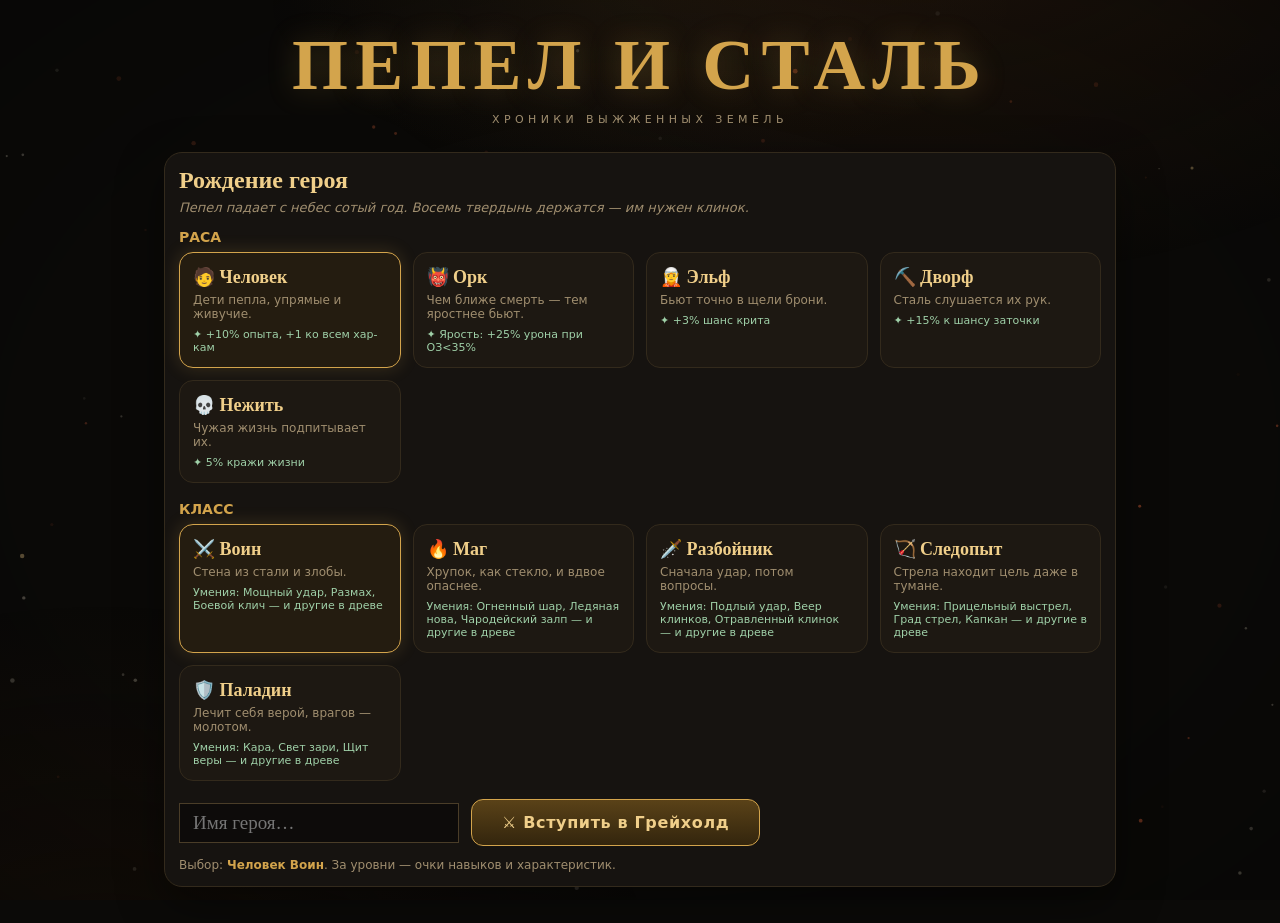
==== commit d5cfd909: "Add files via upload" ====
--- a/index.html
+++ b/index.html
@@ -9,6 +9,8 @@
   <link rel="stylesheet" href="styles/effects.css">
   <link rel="stylesheet" href="styles/dungeon.css">
   <link rel="stylesheet" href="styles/combat-juice.css">
+  <link rel="stylesheet" href="styles/qol.css">
+  <link rel="stylesheet" href="styles/mobile.css">
 </head>
 <body>
   <canvas id="fx" class="fx-layer"></canvas>
@@ -147,6 +149,8 @@
 
   <script src="js/systems/combat-juice.js"></script>
 
+  <script src="js/systems/balance-patch.js"></script>
+
   <!-- =============================== -->
   <!-- ИНТЕРФЕЙС                       -->
   <!-- =============================== -->
@@ -154,6 +158,9 @@
   <script src="js/ui/topbar.js"></script>
   <script src="js/ui/town.js"></script>
   <script src="js/ui/town2.js"></script>
+
+  <script src="js/systems/inventory-qol.js"></script>
+  <script src="js/systems/mobile-ui.js"></script>
 
   <!-- Запуск -->
   <script src="js/main.js"></script>
--- a/styles/qol.css
+++ b/styles/qol.css
@@ -0,0 +1,298 @@
+/* =====================================================
+   QOL: быстрая продажа, сравнение предметов, инвентарь
+   ===================================================== */
+
+/* =============================== */
+/* Быстрая продажа                 */
+/* =============================== */
+
+.quick-bar {
+  display: flex;
+  flex-wrap: wrap;
+  gap: 8px;
+  align-items: center;
+  margin: 10px 0;
+}
+
+.quick-bar .btn {
+  flex: 0 0 auto;
+}
+
+.quick-info {
+  font-size: 12px;
+  color: var(--dim);
+}
+
+.invitem {
+  display: grid;
+  grid-template-columns: 52px 1fr auto;
+  gap: 10px;
+  align-items: center;
+  background: rgba(0, 0, 0, 0.18);
+  border: 1px solid var(--lin);
+  border-left: 3px solid #b9b3a4;
+  border-radius: 12px;
+  padding: 9px;
+  margin-bottom: 8px;
+  cursor: pointer;
+  transition:
+    transform 0.14s ease,
+    background 0.14s ease,
+    border-color 0.14s ease,
+    box-shadow 0.14s ease;
+}
+
+.invitem:hover {
+  background: rgba(255, 255, 255, 0.045);
+  transform: translateY(-1px);
+  box-shadow: 0 7px 18px rgba(0, 0, 0, 0.18);
+}
+
+.invitem.selected {
+  outline: 2px solid var(--gold);
+  background: rgba(211, 164, 76, 0.09);
+}
+
+.invitem .invicon {
+  width: 52px;
+  height: 52px;
+  display: flex;
+  align-items: center;
+  justify-content: center;
+  font-size: 27px;
+  background: rgba(0, 0, 0, 0.22);
+  border: 1px solid rgba(255, 255, 255, 0.06);
+  border-radius: 12px;
+}
+
+.invitem .invname {
+  font-weight: 700;
+  font-size: 13px;
+  line-height: 1.25;
+}
+
+.invitem .invstats {
+  font-size: 11px;
+  color: var(--dim);
+  margin-top: 3px;
+  line-height: 1.35;
+}
+
+.invitem .invright {
+  text-align: right;
+  font-size: 12px;
+  color: var(--gold2);
+  white-space: nowrap;
+}
+
+.invitem .sell-checkbox {
+  font-size: 18px;
+  margin-top: 4px;
+}
+
+/* Редкости */
+.invitem.r0 {
+  border-left-color: #b9b3a4;
+}
+
+.invitem.r1 {
+  border-left-color: #6fa8dc;
+}
+
+.invitem.r2 {
+  border-left-color: #ffd24a;
+}
+
+.invitem.r3 {
+  border-left-color: #e0575f;
+}
+
+.invitem.r4 {
+  border-left-color: #ff9d3b;
+}
+
+/* =============================== */
+/* Сравнение предметов             */
+/* =============================== */
+
+.cmp-panel {
+  border-color: rgba(211, 164, 76, 0.24);
+  background:
+    linear-gradient(180deg, rgba(255, 255, 255, 0.015), rgba(0, 0, 0, 0.08)),
+    var(--pan);
+}
+
+.cmp-title {
+  color: var(--gold);
+  font-weight: 700;
+  font-size: 13px;
+  margin-bottom: 8px;
+}
+
+.cmp-row {
+  display: flex;
+  justify-content: space-between;
+  gap: 12px;
+  align-items: center;
+  padding: 4px 0;
+  border-bottom: 1px dashed rgba(255, 255, 255, 0.08);
+  font-size: 13px;
+}
+
+.cmp-row:last-child {
+  border-bottom: none;
+}
+
+.cmp-name {
+  color: var(--txt);
+  opacity: 0.92;
+}
+
+.cmp-value {
+  display: flex;
+  align-items: center;
+  gap: 8px;
+  white-space: nowrap;
+}
+
+.cmp-diff {
+  font-weight: 700;
+  font-size: 12px;
+  padding: 1px 6px;
+  border-radius: 8px;
+  border: 1px solid transparent;
+}
+
+.cmp-up {
+  color: #9fe08f;
+  border-color: rgba(127, 185, 92, 0.35);
+  background: rgba(127, 185, 92, 0.08);
+}
+
+.cmp-down {
+  color: #ff9a9a;
+  border-color: rgba(224, 87, 95, 0.35);
+  background: rgba(224, 87, 95, 0.08);
+}
+
+.cmp-same {
+  color: var(--dim2);
+}
+
+.cmp-note {
+  margin-top: 8px;
+  font-size: 11px;
+  color: var(--dim2);
+}
+
+/* =============================== */
+/* Мобильное древо навыков         */
+/* =============================== */
+
+.tree-mobile {
+  display: grid;
+  gap: 10px;
+}
+
+.tree-skill {
+  display: grid;
+  grid-template-columns: 1fr auto;
+  gap: 10px;
+  align-items: center;
+  background: rgba(0, 0, 0, 0.18);
+  border: 1px solid var(--lin);
+  border-radius: 14px;
+  padding: 12px;
+}
+
+.tree-skill.selected {
+  outline: 2px solid var(--gold);
+  background: rgba(211, 164, 76, 0.08);
+}
+
+.tree-skill h4 {
+  font-size: 16px;
+  color: var(--gold2);
+}
+
+.tree-skill .tree-desc {
+  font-size: 12px;
+  color: var(--dim);
+  margin-top: 4px;
+  line-height: 1.4;
+}
+
+.tree-rank {
+  display: inline-flex;
+  gap: 4px;
+  margin-top: 6px;
+}
+
+.tree-rank i {
+  width: 12px;
+  height: 12px;
+  border-radius: 50%;
+  border: 1px solid var(--lin2);
+  background: rgba(0, 0, 0, 0.25);
+}
+
+.tree-rank i.on {
+  background: var(--gold);
+  border-color: var(--gold2);
+  box-shadow: 0 0 8px rgba(211, 164, 76, 0.35);
+}
+
+.tree-confirm {
+  position: sticky;
+  top: 8px;
+  z-index: 20;
+  border: 1px solid rgba(211, 164, 76, 0.3);
+  background:
+    linear-gradient(180deg, rgba(255, 255, 255, 0.02), rgba(0, 0, 0, 0.12)),
+    rgba(18, 15, 10, 0.98);
+  box-shadow: 0 16px 34px rgba(0, 0, 0, 0.36);
+}
+
+.tree-confirm h3 {
+  font-size: 18px;
+  color: var(--gold2);
+}
+
+.tree-confirm .tree-confirm-desc {
+  margin: 8px 0;
+  color: var(--txt);
+  font-size: 13px;
+  line-height: 1.45;
+}
+
+.tree-confirm-actions {
+  display: flex;
+  gap: 8px;
+  flex-wrap: wrap;
+}
+
+.tree-confirm-actions .btn {
+  flex: 1 1 auto;
+}
+
+/* =============================== */
+/* Кнопки выбора в древе            */
+/* =============================== */
+
+.tree-select-btn {
+  min-width: 110px;
+}
+
+/* =============================== */
+/* Мелкие универсальные улучшения   */
+/* =============================== */
+
+.touch-muted {
+  color: var(--dim2);
+  font-size: 11px;
+}
+
+.gold-strong {
+  color: var(--gold2);
+  font-weight: 700;
+}
--- a/styles/mobile.css
+++ b/styles/mobile.css
@@ -0,0 +1,437 @@
+/* =====================================================
+   МОБИЛЬНАЯ ОПТИМИЗАЦИЯ
+   ===================================================== */
+
+/* Чтобы не было синей подсветки тапа */
+body {
+  -webkit-tap-highlight-color: transparent;
+}
+
+/* Быстрые тач-кнопки */
+.btn,
+.selcard,
+.loccard,
+.invitem,
+.chip.ck {
+  touch-action: manipulation;
+}
+
+/* Мобильный режим по ширине */
+@media (max-width: 760px) {
+  body {
+    font-size: 15px;
+  }
+
+  #main {
+    padding: 10px;
+  }
+
+  /* Верхняя панель не липнет, чтобы бой мог прилипать */
+  .topbar {
+    position: static;
+    gap: 8px;
+    padding: 8px 10px;
+  }
+
+  .crest {
+    font-size: 15px;
+  }
+
+  .tb-name {
+    min-width: 0;
+  }
+
+  .tb-name b {
+    font-size: 14px;
+  }
+
+  .tb-bars {
+    max-width: none;
+    min-width: 100%;
+    order: 5;
+  }
+
+  /* Кнопки крупнее */
+  .btn {
+    min-height: 42px;
+    padding: 10px 12px;
+    font-size: 13px;
+  }
+
+  .btn.small {
+    min-height: 38px;
+    padding: 8px 10px;
+  }
+
+  .btn.big {
+    width: 100%;
+  }
+
+  /* Вкладки города: горизонтальный скролл */
+  .subnav {
+    flex-wrap: nowrap;
+    overflow-x: auto;
+    padding-bottom: 8px;
+    scrollbar-width: none;
+    -webkit-overflow-scrolling: touch;
+  }
+
+  .subnav::-webkit-scrollbar {
+    display: none;
+  }
+
+  .subnav .btn {
+    flex: 0 0 auto;
+    white-space: nowrap;
+  }
+
+  /* =============================== */
+  /* Бой                              */
+  /* =============================== */
+
+  /*
+    Главное исправление:
+    на телефоне блоки боя прилипают к верху,
+    чтобы HP игрока и врага всегда были видны.
+  */
+  #arena {
+    position: sticky;
+    top: 0;
+    z-index: 35;
+    display: grid;
+    grid-template-columns: 1fr 1fr;
+    gap: 6px;
+    margin: -10px -10px 10px;
+    padding: 7px;
+    background: rgba(11, 10, 8, 0.96);
+    backdrop-filter: blur(8px);
+    border-bottom: 1px solid rgba(211, 164, 76, 0.16);
+    box-shadow: 0 10px 24px rgba(0, 0, 0, 0.22);
+  }
+
+  .combatant {
+    padding: 7px;
+    border-radius: 12px;
+    min-width: 0;
+  }
+
+  .combatant .face {
+    font-size: 24px;
+    line-height: 1;
+    margin: 2px 0;
+  }
+
+  .combatant h3 {
+    font-size: 12px;
+    line-height: 1.2;
+    white-space: nowrap;
+    overflow: hidden;
+    text-overflow: ellipsis;
+  }
+
+  .combatant .tag {
+    display: none;
+  }
+
+  .chlabel {
+    display: none;
+  }
+
+  .combatant .bar {
+    height: 13px;
+    margin-top: 3px;
+  }
+
+  .combatant .bar span {
+    font-size: 8px;
+  }
+
+  .combatant .bar.hp {
+    height: 14px;
+  }
+
+  .combatant .bar.mp {
+    height: 9px;
+  }
+
+  #pstat {
+    font-size: 9px;
+    min-height: 11px;
+  }
+
+  /* Полоски замаха можно оставить, но сделать тоньше */
+  #arena .bar[style] {
+    height: 4px !important;
+  }
+
+  /* Лог боя компактнее */
+  #cfeed {
+    height: 120px;
+    font-size: 12px;
+    padding: 8px;
+  }
+
+  /* Умения крупнее и в 2 колонки */
+  .skillbar {
+    display: grid;
+    grid-template-columns: 1fr 1fr;
+    gap: 8px;
+  }
+
+  .skillbar .btn {
+    min-width: 0;
+    width: 100%;
+    padding: 11px 8px;
+  }
+
+  .skillbar .btn small {
+    font-size: 9px;
+    line-height: 1.25;
+  }
+
+  /* =============================== */
+  /* Инвентарь                       */
+  /* =============================== */
+
+  .invwrap {
+    grid-template-columns: 1fr;
+    gap: 10px;
+  }
+
+  .doll {
+    grid-template-columns: repeat(3, 58px);
+  }
+
+  .slot,
+  .icell {
+    width: 58px;
+    height: 58px;
+  }
+
+  .icell.sm {
+    width: 50px;
+    height: 50px;
+    font-size: 21px;
+  }
+
+  .bag {
+    display: block;
+  }
+
+  .invitem {
+    grid-template-columns: 48px 1fr auto;
+    gap: 8px;
+    padding: 10px;
+  }
+
+  .invitem .invicon {
+    width: 48px;
+    height: 48px;
+    font-size: 25px;
+  }
+
+  .invitem .invname {
+    font-size: 13px;
+  }
+
+  .invitem .invstats {
+    font-size: 11px;
+  }
+
+  .invitem .invright {
+    font-size: 11px;
+  }
+
+  /* Сравнение */
+  .cmp-row {
+    font-size: 13px;
+    gap: 8px;
+  }
+
+  .cmp-diff {
+    font-size: 12px;
+  }
+
+  /* =============================== */
+  /* Древо навыков                   */
+  /* =============================== */
+
+  #treewrap {
+    height: auto;
+    border: none;
+    background: none;
+    overflow: visible;
+  }
+
+  #treesvg {
+    display: none;
+  }
+
+  .tree-skill {
+    grid-template-columns: 1fr;
+  }
+
+  .tree-select-btn {
+    width: 100%;
+  }
+
+  .tree-confirm {
+    top: 0;
+    border-radius: 14px;
+  }
+
+  /* =============================== */
+  /* Город и прочие экраны            */
+  /* =============================== */
+
+  .locgrid {
+    grid-template-columns: repeat(2, 1fr);
+    gap: 8px;
+  }
+
+  .loccard {
+    padding: 10px;
+  }
+
+  .loccard .lic {
+    font-size: 25px;
+  }
+
+  .loccard h4 {
+    font-size: 13px;
+  }
+
+  .foodgrid {
+    grid-template-columns: repeat(2, 1fr);
+  }
+
+  .order {
+    flex-direction: column;
+    align-items: stretch;
+  }
+
+  .order .oi {
+    display: none;
+  }
+
+  .drow {
+    flex-wrap: wrap;
+  }
+
+  .drow .nm2 {
+    font-size: 13px;
+  }
+
+  /* Таверна/гостиница/кузница */
+  .inncard,
+  .foodcard {
+    padding: 10px;
+  }
+
+  /* Врата */
+  .panel .drow .btn.small {
+    width: 100%;
+  }
+
+  /* Лог */
+  #logpane {
+    max-height: 130px;
+    padding: 8px;
+  }
+
+  /* Тосты */
+  .toast {
+    left: 10px;
+    right: 10px;
+    width: auto;
+    transform: translateY(-70px);
+    text-align: center;
+  }
+
+  .toast.show {
+    transform: translateY(0);
+  }
+
+  /* Создание героя */
+  #create {
+    padding: 12px;
+  }
+
+  #cname {
+    width: 100% !important;
+  }
+
+  /* Данж */
+  .dungeon-map svg {
+    min-width: 520px;
+  }
+
+  /* Экран героя */
+  .statline {
+    flex-direction: column;
+    align-items: flex-start;
+    gap: 5px;
+  }
+
+  .statline b {
+    font-size: 14px;
+  }
+}
+
+/* Очень узкие экраны */
+@media (max-width: 430px) {
+  .skillbar {
+    grid-template-columns: 1fr;
+  }
+
+  #arena {
+    grid-template-columns: 1fr;
+  }
+
+  .combatant {
+    display: grid;
+    grid-template-columns: 36px 1fr;
+    grid-template-rows: auto auto auto;
+    column-gap: 8px;
+    align-items: center;
+    text-align: left;
+  }
+
+  .combatant .face {
+    grid-column: 1;
+    grid-row: 1 / span 3;
+    margin: 0;
+    font-size: 27px;
+  }
+
+  .combatant h3 {
+    grid-column: 2;
+    font-size: 12px;
+  }
+
+  .combatant .bar {
+    grid-column: 2;
+  }
+
+  .combatant .bar.hp {
+    margin-top: 2px;
+  }
+
+  .combatant .bar.mp {
+    margin-top: 2px;
+  }
+
+  #pstat {
+    grid-column: 2;
+  }
+}
+
+/* Если пользователь просит меньше анимаций */
+@media (prefers-reduced-motion: reduce) {
+  .invitem,
+  .btn,
+  .tree-skill,
+  .combatant {
+    transition: none !important;
+  }
+}
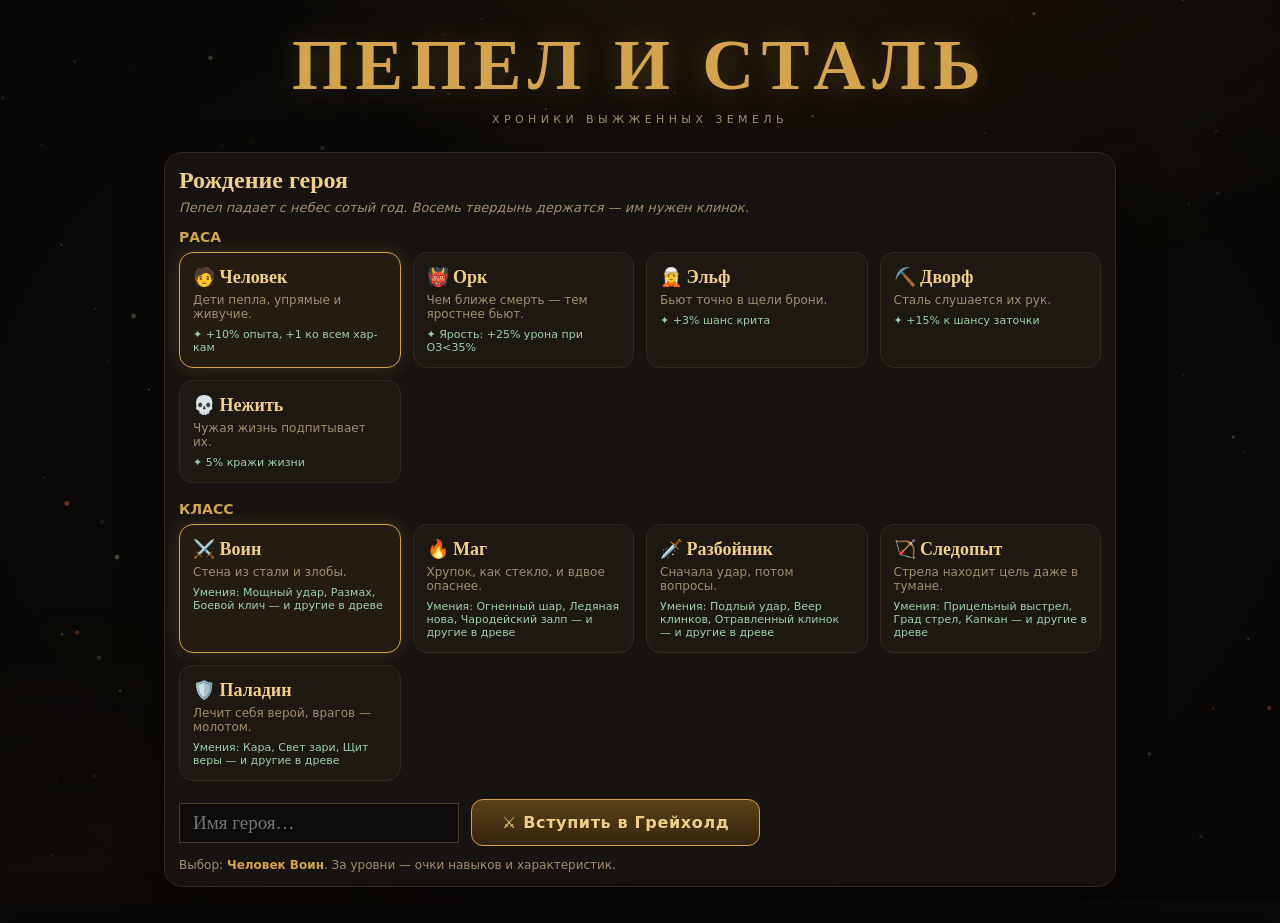
==== commit 0b64fb3a: "Add files via upload" ====
--- a/index.html
+++ b/index.html
@@ -11,6 +11,7 @@
   <link rel="stylesheet" href="styles/combat-juice.css">
   <link rel="stylesheet" href="styles/qol.css">
   <link rel="stylesheet" href="styles/mobile.css">
+  <link rel="stylesheet" href="styles/mobile-menu-fix.css">
 </head>
 <body>
   <canvas id="fx" class="fx-layer"></canvas>
@@ -123,6 +124,8 @@
   <script src="data/titles.js"></script>
   <script src="data/ranks.js"></script>
 
+  <script src="data/grand-content.js"></script>
+
   <!-- =============================== -->
   <!-- ЯДРО                            -->
   <!-- =============================== -->
@@ -151,6 +154,11 @@
 
   <script src="js/systems/balance-patch.js"></script>
 
+  <script src="js/systems/grand-content.js"></script>
+
+  <script src="js/systems/content-extra.js"></script>
+  <script src="js/systems/dungeon-floors.js"></script>
+
   <!-- =============================== -->
   <!-- ИНТЕРФЕЙС                       -->
   <!-- =============================== -->
@@ -162,6 +170,9 @@
   <script src="js/systems/inventory-qol.js"></script>
   <script src="js/systems/mobile-ui.js"></script>
 
+  <script src="js/systems/ui-fix.js"></script>
+
+
   <!-- Запуск -->
   <script src="js/main.js"></script>
 
--- a/styles/mobile-menu-fix.css
+++ b/styles/mobile-menu-fix.css
@@ -0,0 +1,296 @@
+/* =====================================================
+   МОБИЛЬНОЕ МЕНЮ, НИЖНЯЯ НАВИГАЦИЯ, ФИКС БОЕВЫХ БАЛОВ
+   ===================================================== */
+
+/* Скрываем старую верхнюю подпанель на мобилке */
+@media (max-width: 760px) {
+  .subnav {
+    display: none !important;
+  }
+
+  body {
+    padding-bottom: 74px;
+  }
+}
+
+/* =============================== */
+/* Нижняя навигация                */
+/* =============================== */
+
+#mobile-bottom-nav {
+  position: fixed;
+  left: 0;
+  right: 0;
+  bottom: 0;
+  z-index: 70;
+  display: none;
+  grid-template-columns: repeat(5, 1fr);
+  gap: 2px;
+  background: rgba(15, 12, 8, 0.98);
+  border-top: 1px solid rgba(211, 164, 76, 0.22);
+  box-shadow: 0 -10px 28px rgba(0, 0, 0, 0.32);
+  padding:
+    6px 5px
+    calc(6px + env(safe-area-inset-bottom, 0px));
+}
+
+@media (max-width: 760px) {
+  #mobile-bottom-nav {
+    display: grid;
+  }
+}
+
+#mobile-bottom-nav.hidden {
+  display: none !important;
+}
+
+.mnav-btn {
+  appearance: none;
+  border: none;
+  background: transparent;
+  color: var(--dim);
+  display: flex;
+  flex-direction: column;
+  align-items: center;
+  justify-content: center;
+  gap: 3px;
+  min-height: 52px;
+  padding: 6px 2px;
+  font-size: 11px;
+  font-family: var(--fb);
+  border-radius: 12px;
+  transition:
+    color 0.15s ease,
+    background 0.15s ease,
+    transform 0.12s ease;
+}
+
+.mnav-btn .ic {
+  font-size: 20px;
+  line-height: 1;
+}
+
+.mnav-btn:active {
+  transform: scale(0.96);
+}
+
+.mnav-btn.active {
+  color: var(--gold2);
+  background: rgba(211, 164, 76, 0.08);
+}
+
+/* =============================== */
+/* Выдвижное меню "Ещё"            */
+/* =============================== */
+
+#mobile-sheet-backdrop {
+  position: fixed;
+  inset: 0;
+  z-index: 68;
+  background: rgba(0, 0, 0, 0.55);
+  opacity: 0;
+  pointer-events: none;
+  transition: opacity 0.2s ease;
+}
+
+body.mobile-sheet-open #mobile-sheet-backdrop {
+  opacity: 1;
+  pointer-events: auto;
+}
+
+#mobile-sheet {
+  position: fixed;
+  left: 0;
+  right: 0;
+  bottom: 0;
+  z-index: 69;
+  transform: translateY(112%);
+  transition: transform 0.24s ease;
+  background:
+    linear-gradient(180deg, rgba(255, 255, 255, 0.02), rgba(0, 0, 0, 0.12)),
+    #171209;
+  border: 1px solid rgba(211, 164, 76, 0.24);
+  border-bottom: none;
+  border-radius: 18px 18px 0 0;
+  padding: 12px;
+  max-height: 72vh;
+  overflow: auto;
+  box-shadow: 0 -18px 48px rgba(0, 0, 0, 0.42);
+}
+
+body.mobile-sheet-open #mobile-sheet {
+  transform: translateY(0);
+}
+
+#mobile-sheet .sheet-title {
+  color: var(--gold);
+  font-weight: 700;
+  font-size: 13px;
+  margin-bottom: 10px;
+  text-align: center;
+  letter-spacing: 0.06em;
+}
+
+.sheet-grid {
+  display: grid;
+  grid-template-columns: repeat(2, 1fr);
+  gap: 8px;
+}
+
+.sheet-grid .btn {
+  width: 100%;
+  min-height: 44px;
+  display: flex;
+  align-items: center;
+  justify-content: center;
+  gap: 7px;
+}
+
+/* =============================== */
+/* Фикс боевых баров на мобильном  */
+/* =============================== */
+
+@media (max-width: 760px) {
+  #arena {
+    display: grid !important;
+    grid-template-columns: 1fr !important;
+    gap: 6px !important;
+    position: sticky;
+    top: 0;
+    z-index: 40;
+    background: rgba(11, 10, 8, 0.97);
+    backdrop-filter: blur(8px);
+    padding: 7px !important;
+    margin: 0 0 10px !important;
+    border-bottom: 1px solid rgba(211, 164, 76, 0.18);
+  }
+
+  .combatant {
+    text-align: left !important;
+    padding: 8px !important;
+    min-width: 0;
+  }
+
+  .combatant::after {
+    content: "";
+    display: block;
+    clear: both;
+  }
+
+  .combatant .face {
+    float: left;
+    font-size: 28px !important;
+    margin: 0 10px 4px 0 !important;
+    line-height: 1;
+  }
+
+  .combatant h3 {
+    font-size: 14px !important;
+    line-height: 1.2;
+    margin: 0 0 4px;
+    white-space: nowrap;
+    overflow: hidden;
+    text-overflow: ellipsis;
+  }
+
+  .combatant .tag {
+    display: none !important;
+  }
+
+  .chlabel {
+    display: none !important;
+  }
+
+  /* Скрываем полосы замаха, оставляем только HP/MP */
+  .combatant .bar:not(.hp):not(.mp) {
+    display: none !important;
+  }
+
+  .combatant .bar {
+    clear: none;
+    margin-top: 4px !important;
+  }
+
+  .combatant .bar.hp {
+    height: 24px !important;
+  }
+
+  .combatant .bar.hp > span {
+    font-size: 11px !important;
+    letter-spacing: 0.02em;
+  }
+
+  .combatant .bar.mp {
+    height: 12px !important;
+  }
+
+  .combatant .bar.mp > span {
+    font-size: 8px !important;
+  }
+
+  #pstat {
+    clear: both;
+    font-size: 10px !important;
+    min-height: 12px;
+  }
+}
+
+/* =============================== */
+/* Баннер этажа                    */
+/* =============================== */
+
+.floor-banner {
+  border-color: rgba(211, 164, 76, 0.26);
+  background:
+    linear-gradient(180deg, rgba(255, 255, 255, 0.02), rgba(0, 0, 0, 0.08)),
+    var(--pan);
+}
+
+.floor-banner .floor-mod {
+  color: var(--gold2);
+  font-weight: 700;
+}
+
+/* =============================== */
+/* Данж-события                    */
+/* =============================== */
+
+.event-panel {
+  border-color: rgba(79, 179, 165, 0.28);
+  background:
+    linear-gradient(180deg, rgba(255, 255, 255, 0.015), rgba(0, 0, 0, 0.08)),
+    var(--pan);
+}
+
+.event-panel h3 {
+  color: var(--gold2);
+  font-size: 18px;
+  margin-bottom: 6px;
+}
+
+.event-panel p {
+  color: var(--dim);
+  font-size: 13px;
+  line-height: 1.45;
+  margin-bottom: 10px;
+}
+
+.event-actions {
+  display: flex;
+  flex-wrap: wrap;
+  gap: 8px;
+}
+
+.event-actions .btn {
+  flex: 1 1 auto;
+}
+
+/* =============================== */
+/* Таймеры заказов                 */
+/* =============================== */
+
+.order .tm {
+  min-width: 52px;
+  text-align: center;
+  font-variant-numeric: tabular-nums;
+}
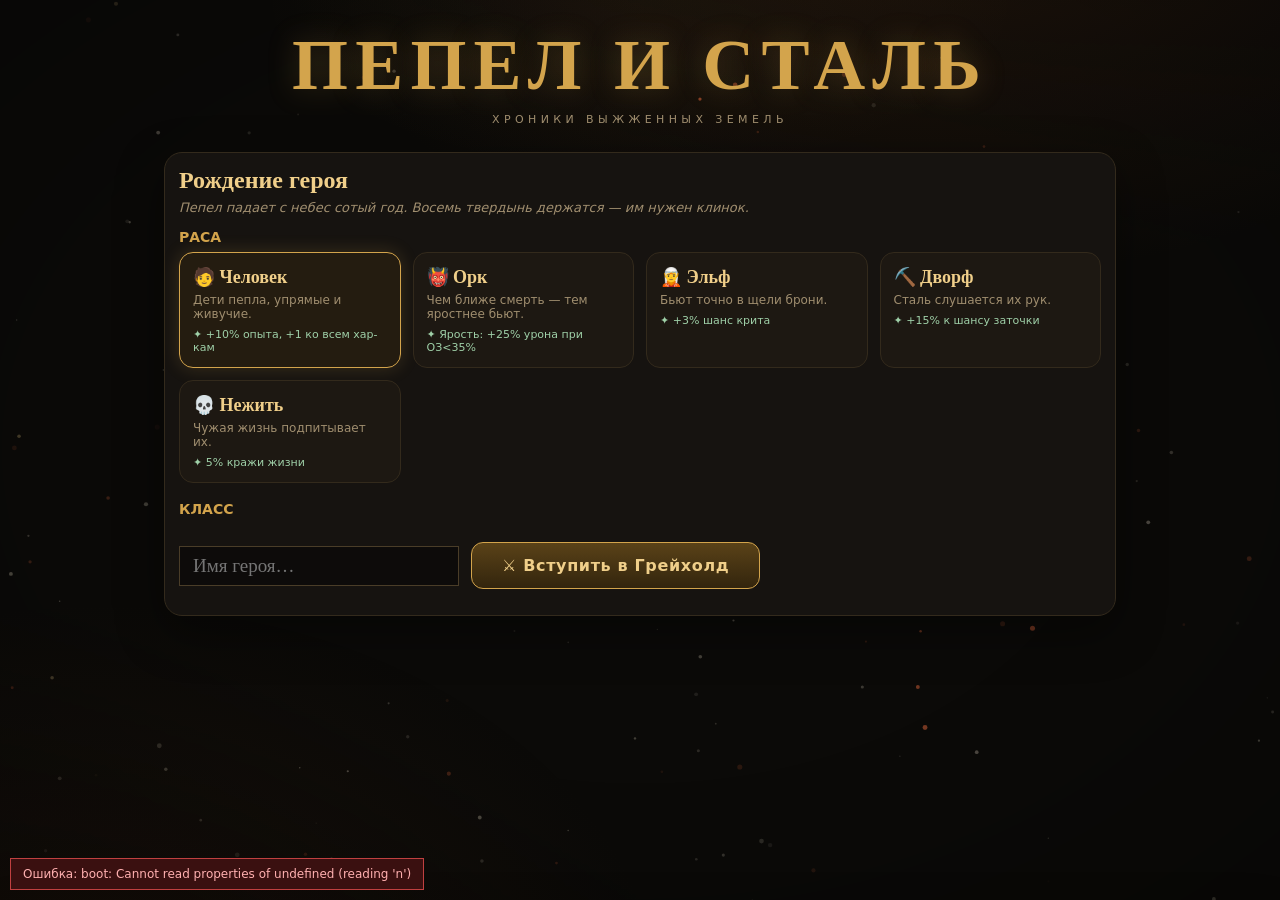
==== commit 9306d8eb: "Add files via upload" ====
--- a/index.html
+++ b/index.html
@@ -154,10 +154,12 @@
 
   <script src="js/systems/balance-patch.js"></script>
 
-  <script src="js/systems/grand-content.js"></script>
+  
 
   <script src="js/systems/content-extra.js"></script>
   <script src="js/systems/dungeon-floors.js"></script>
+
+  
 
   <!-- =============================== -->
   <!-- ИНТЕРФЕЙС                       -->
@@ -172,6 +174,11 @@
 
   <script src="js/systems/ui-fix.js"></script>
 
+  <script src="js/systems/grand-content.js"></script>
+
+  <script src="js/systems/market-and-loot-expansion.js"></script>
+
+
 
   <!-- Запуск -->
   <script src="js/main.js"></script>
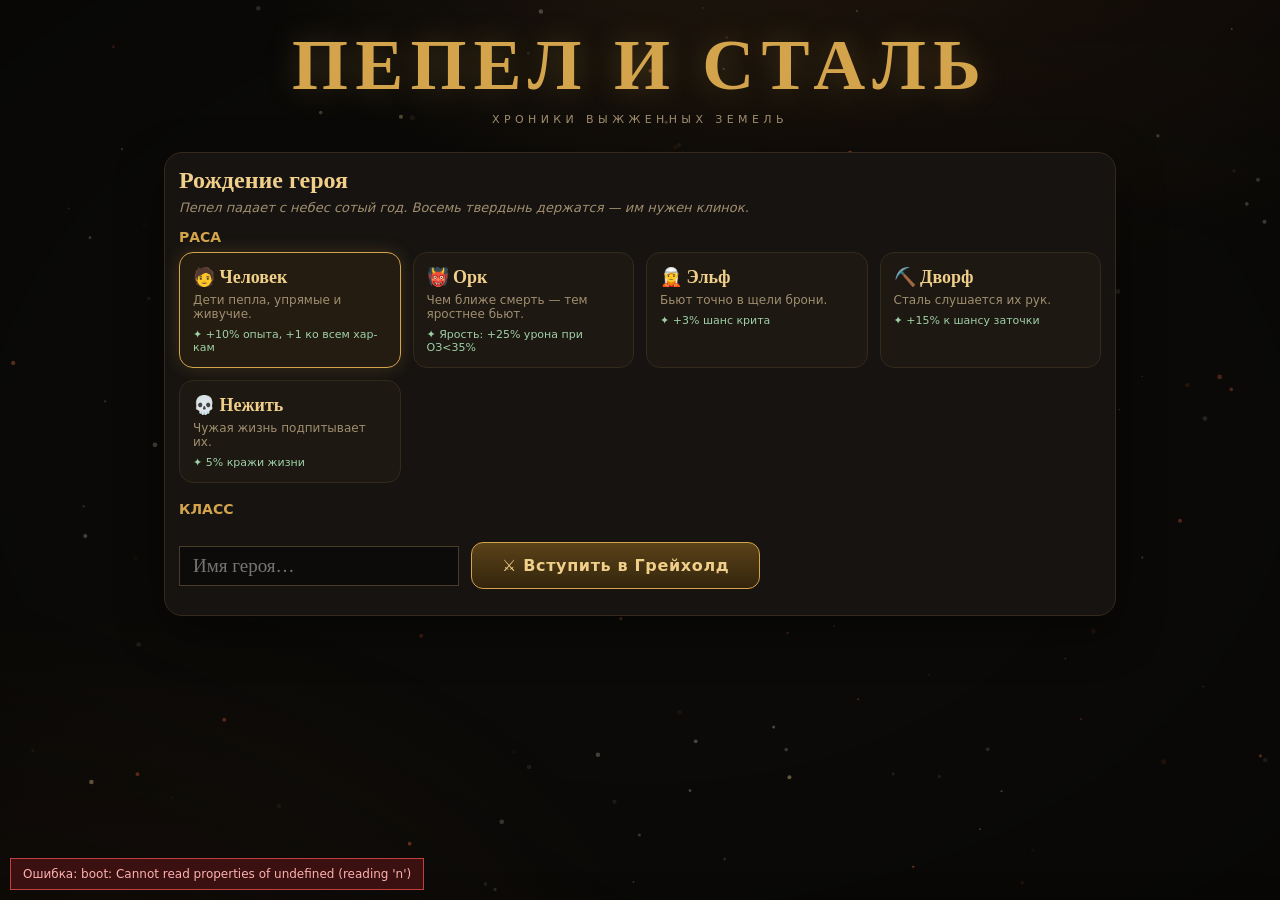
==== commit 2d519e95: "Fix duplicate script tag and improve mobile UI error handling - Added comprehensive .gitignore file " ====
--- a/index.html
+++ b/index.html
@@ -1,191 +1,184 @@
-<!DOCTYPE html>
-<html lang="ru">
-<head>
-  <meta charset="UTF-8">
-  <meta name="viewport" content="width=device-width,initial-scale=1">
-  <title>Пепел и Сталь</title>
-
-  <link rel="stylesheet" href="styles/main.css">
-  <link rel="stylesheet" href="styles/effects.css">
-  <link rel="stylesheet" href="styles/dungeon.css">
-  <link rel="stylesheet" href="styles/combat-juice.css">
-  <link rel="stylesheet" href="styles/qol.css">
-  <link rel="stylesheet" href="styles/mobile.css">
-  <link rel="stylesheet" href="styles/mobile-menu-fix.css">
-</head>
-<body>
-  <canvas id="fx" class="fx-layer"></canvas>
-  <canvas id="ash" class="fx-layer"></canvas>
-
-  <div id="create">
-    <h1 class="create-title">ПЕПЕЛ И СТАЛЬ</h1>
-    <div class="create-subtitle">ХРОНИКИ ВЫЖЖЕННЫХ ЗЕМЕЛЬ</div>
-
-    <div class="panel">
-      <h2 class="create-panel-title">Рождение героя</h2>
-      <div class="create-tagline">
-        Пепел падает с небес сотый год. Восемь твердынь держатся — им нужен клинок.
-      </div>
-
-      <div class="create-label">РАСА</div>
-      <div class="selgrid" id="racegrid"></div>
-
-      <div class="create-label">КЛАСС</div>
-      <div class="selgrid" id="classgrid"></div>
-
-      <div class="create-actions">
-        <input
-          id="cname"
-          class="name-input"
-          maxlength="16"
-          placeholder="Имя героя…"
-        >
-        <button class="btn big gold" onclick="startGame()">
-          ⚔ Вступить в Грейхолд
-        </button>
-      </div>
-
-      <div id="csum" class="create-summary"></div>
-    </div>
-  </div>
-
-  <div id="app" style="display:none">
-    <div class="topbar">
-      <div class="crest">ПЕПЕЛ И СТАЛЬ</div>
-
-      <div class="tb-name">
-        <b id="t-name"></b>
-        <span id="t-race"></span>
-      </div>
-
-      <span class="lv" id="t-lvl">1</span>
-      <span id="topbar-rank" class="rank-badge">🪵 Деревянный</span>
-
-      <div class="tb-bars">
-        <div class="bar hp">
-          <i id="b-hp"></i>
-          <span id="t-hp"></span>
-        </div>
-
-        <div class="bar mp">
-          <i id="b-mp"></i>
-          <span id="t-mp"></span>
-        </div>
-
-        <div class="bar xp">
-          <i id="b-xp"></i>
-          <span id="t-xp" class="xp-text"></span>
-        </div>
-      </div>
-
-      <div class="res">
-        <span class="gold-text" id="t-gold"></span>
-        <span class="frag-text" id="t-frag"></span>
-
-        <button
-          class="btn small"
-          style="margin-left:auto"
-          onclick="if(confirm('Начать заново? Прогресс будет стёрт.')){localStorage.removeItem('AS3');location.reload();}"
-        >
-          Новая игра
-        </button>
-      </div>
-    </div>
-
-    <div id="main"></div>
-
-    <div id="logpane">
-      <b class="log-title">📜 Летопись</b>
-      <div id="logbox"></div>
-    </div>
-  </div>
-
-  <div class="toast" id="toast"></div>
-  <div id="err"></div>
-
-  <!-- =============================== -->
-  <!-- ДАННЫЕ                          -->
-  <!-- =============================== -->
-  <script src="data/races.js"></script>
-  <script src="data/classes.js"></script>
-  <script src="data/skills.js"></script>
-  <script src="data/stats.js"></script>
-  <script src="data/enemies.js"></script>
-  <script src="data/zones.js"></script>
-
-  <script src="data/item-names.js"></script>
-  <script src="data/item-affixes.js"></script>
-  <script src="data/uniques.js"></script>
-  <script src="data/gems.js"></script>
-  <script src="data/elements.js"></script>
-  <script src="data/trophies.js"></script>
-  <script src="data/foods.js"></script>
-  <script src="data/recipes.js"></script>
-  <script src="data/titles.js"></script>
-  <script src="data/ranks.js"></script>
-
-  <script src="data/grand-content.js"></script>
-
-  <!-- =============================== -->
-  <!-- ЯДРО                            -->
-  <!-- =============================== -->
-  <script src="js/core/utils.js"></script>
-  <script src="js/core/state.js"></script>
-  <script src="js/core/save.js"></script>
-  <script src="js/core/log.js"></script>
-  <script src="js/core/fx.js"></script>
-
-  <!-- =============================== -->
-  <!-- СИСТЕМЫ                         -->
-  <!-- =============================== -->
-  <script src="js/systems/stats.js"></script>
-  <script src="js/systems/skills.js"></script>
-  <script src="js/systems/items.js"></script>
-  <script src="js/systems/enemy.js"></script>
-  <script src="js/systems/orders.js"></script>
-  <script src="js/systems/economy.js"></script>
-
-  <script src="js/systems/combat.js"></script>
-  <script src="js/systems/dungeon.js"></script>
-  <script src="js/systems/dungeon-update.js"></script>
-  <script src="js/systems/arena.js"></script>
-
-  <script src="js/systems/combat-juice.js"></script>
-
-  <script src="js/systems/balance-patch.js"></script>
-
-  
-
-  <script src="js/systems/content-extra.js"></script>
-  <script src="js/systems/dungeon-floors.js"></script>
-
-  
-
-  <!-- =============================== -->
-  <!-- ИНТЕРФЕЙС                       -->
-  <!-- =============================== -->
-  <script src="js/ui/create.js"></script>
-  <script src="js/ui/topbar.js"></script>
-  <script src="js/ui/town.js"></script>
-  <script src="js/ui/town2.js"></script>
-
-  <script src="js/systems/inventory-qol.js"></script>
-  <script src="js/systems/mobile-ui.js"></script>
-
-  <script src="js/systems/ui-fix.js"></script>
-
-  <script src="js/systems/grand-content.js"></script>
-
-  <script src="js/systems/market-and-loot-expansion.js"></script>
-
-
-
-  <!-- Запуск -->
-  <script src="js/main.js"></script>
-
-
-
-  <!-- Запуск -->
-  <script src="js/main.js"></script>  
-</body>
+<!DOCTYPE html>
+<html lang="ru">
+<head>
+  <meta charset="UTF-8">
+  <meta name="viewport" content="width=device-width,initial-scale=1">
+  <title>Пепел и Сталь</title>
+
+  <link rel="stylesheet" href="styles/main.css">
+  <link rel="stylesheet" href="styles/effects.css">
+  <link rel="stylesheet" href="styles/dungeon.css">
+  <link rel="stylesheet" href="styles/combat-juice.css">
+  <link rel="stylesheet" href="styles/qol.css">
+  <link rel="stylesheet" href="styles/mobile.css">
+  <link rel="stylesheet" href="styles/mobile-menu-fix.css">
+</head>
+<body>
+  <canvas id="fx" class="fx-layer"></canvas>
+  <canvas id="ash" class="fx-layer"></canvas>
+
+  <div id="create">
+    <h1 class="create-title">ПЕПЕЛ И СТАЛЬ</h1>
+    <div class="create-subtitle">ХРОНИКИ ВЫЖЖЕННЫХ ЗЕМЕЛЬ</div>
+
+    <div class="panel">
+      <h2 class="create-panel-title">Рождение героя</h2>
+      <div class="create-tagline">
+        Пепел падает с небес сотый год. Восемь твердынь держатся — им нужен клинок.
+      </div>
+
+      <div class="create-label">РАСА</div>
+      <div class="selgrid" id="racegrid"></div>
+
+      <div class="create-label">КЛАСС</div>
+      <div class="selgrid" id="classgrid"></div>
+
+      <div class="create-actions">
+        <input
+          id="cname"
+          class="name-input"
+          maxlength="16"
+          placeholder="Имя героя…"
+        >
+        <button class="btn big gold" onclick="startGame()">
+          ⚔ Вступить в Грейхолд
+        </button>
+      </div>
+
+      <div id="csum" class="create-summary"></div>
+    </div>
+  </div>
+
+  <div id="app" style="display:none">
+    <div class="topbar">
+      <div class="crest">ПЕПЕЛ И СТАЛЬ</div>
+
+      <div class="tb-name">
+        <b id="t-name"></b>
+        <span id="t-race"></span>
+      </div>
+
+      <span class="lv" id="t-lvl">1</span>
+      <span id="topbar-rank" class="rank-badge">🪵 Деревянный</span>
+
+      <div class="tb-bars">
+        <div class="bar hp">
+          <i id="b-hp"></i>
+          <span id="t-hp"></span>
+        </div>
+
+        <div class="bar mp">
+          <i id="b-mp"></i>
+          <span id="t-mp"></span>
+        </div>
+
+        <div class="bar xp">
+          <i id="b-xp"></i>
+          <span id="t-xp" class="xp-text"></span>
+        </div>
+      </div>
+
+      <div class="res">
+        <span class="gold-text" id="t-gold"></span>
+        <span class="frag-text" id="t-frag"></span>
+
+        <button
+          class="btn small"
+          style="margin-left:auto"
+          onclick="if(confirm('Начать заново? Прогресс будет стёрт.')){localStorage.removeItem('AS3');location.reload();}"
+        >
+          Новая игра
+        </button>
+      </div>
+    </div>
+
+    <div id="main"></div>
+
+    <div id="logpane">
+      <b class="log-title">📜 Летопись</b>
+      <div id="logbox"></div>
+    </div>
+  </div>
+
+  <div class="toast" id="toast"></div>
+  <div id="err"></div>
+
+  <!-- =============================== -->
+  <!-- ДАННЫЕ                          -->
+  <!-- =============================== -->
+  <script src="data/races.js"></script>
+  <script src="data/classes.js"></script>
+  <script src="data/skills.js"></script>
+  <script src="data/stats.js"></script>
+  <script src="data/enemies.js"></script>
+  <script src="data/zones.js"></script>
+
+  <script src="data/item-names.js"></script>
+  <script src="data/item-affixes.js"></script>
+  <script src="data/uniques.js"></script>
+  <script src="data/gems.js"></script>
+  <script src="data/elements.js"></script>
+  <script src="data/trophies.js"></script>
+  <script src="data/foods.js"></script>
+  <script src="data/recipes.js"></script>
+  <script src="data/titles.js"></script>
+  <script src="data/ranks.js"></script>
+
+  <script src="data/grand-content.js"></script>
+
+  <!-- =============================== -->
+  <!-- ЯДРО                            -->
+  <!-- =============================== -->
+  <script src="js/core/utils.js"></script>
+  <script src="js/core/state.js"></script>
+  <script src="js/core/save.js"></script>
+  <script src="js/core/log.js"></script>
+  <script src="js/core/fx.js"></script>
+
+  <!-- =============================== -->
+  <!-- СИСТЕМЫ                         -->
+  <!-- =============================== -->
+  <script src="js/systems/stats.js"></script>
+  <script src="js/systems/skills.js"></script>
+  <script src="js/systems/items.js"></script>
+  <script src="js/systems/enemy.js"></script>
+  <script src="js/systems/orders.js"></script>
+  <script src="js/systems/economy.js"></script>
+
+  <script src="js/systems/combat.js"></script>
+  <script src="js/systems/dungeon.js"></script>
+  <script src="js/systems/dungeon-update.js"></script>
+  <script src="js/systems/arena.js"></script>
+
+  <script src="js/systems/combat-juice.js"></script>
+
+  <script src="js/systems/balance-patch.js"></script>
+
+  
+
+  <script src="js/systems/content-extra.js"></script>
+  <script src="js/systems/dungeon-floors.js"></script>
+
+  
+
+  <!-- =============================== -->
+  <!-- ИНТЕРФЕЙС                       -->
+  <!-- =============================== -->
+  <script src="js/ui/create.js"></script>
+  <script src="js/ui/topbar.js"></script>
+  <script src="js/ui/town.js"></script>
+  <script src="js/ui/town2.js"></script>
+
+  <script src="js/systems/inventory-qol.js"></script>
+  <script src="js/systems/mobile-ui.js"></script>
+
+  <script src="js/systems/ui-fix.js"></script>
+
+  <script src="js/systems/grand-content.js"></script>
+
+  <script src="js/systems/market-and-loot-expansion.js"></script>
+
+  <!-- Запуск -->
+  <script src="js/main.js"></script>
+</body>
 </html>
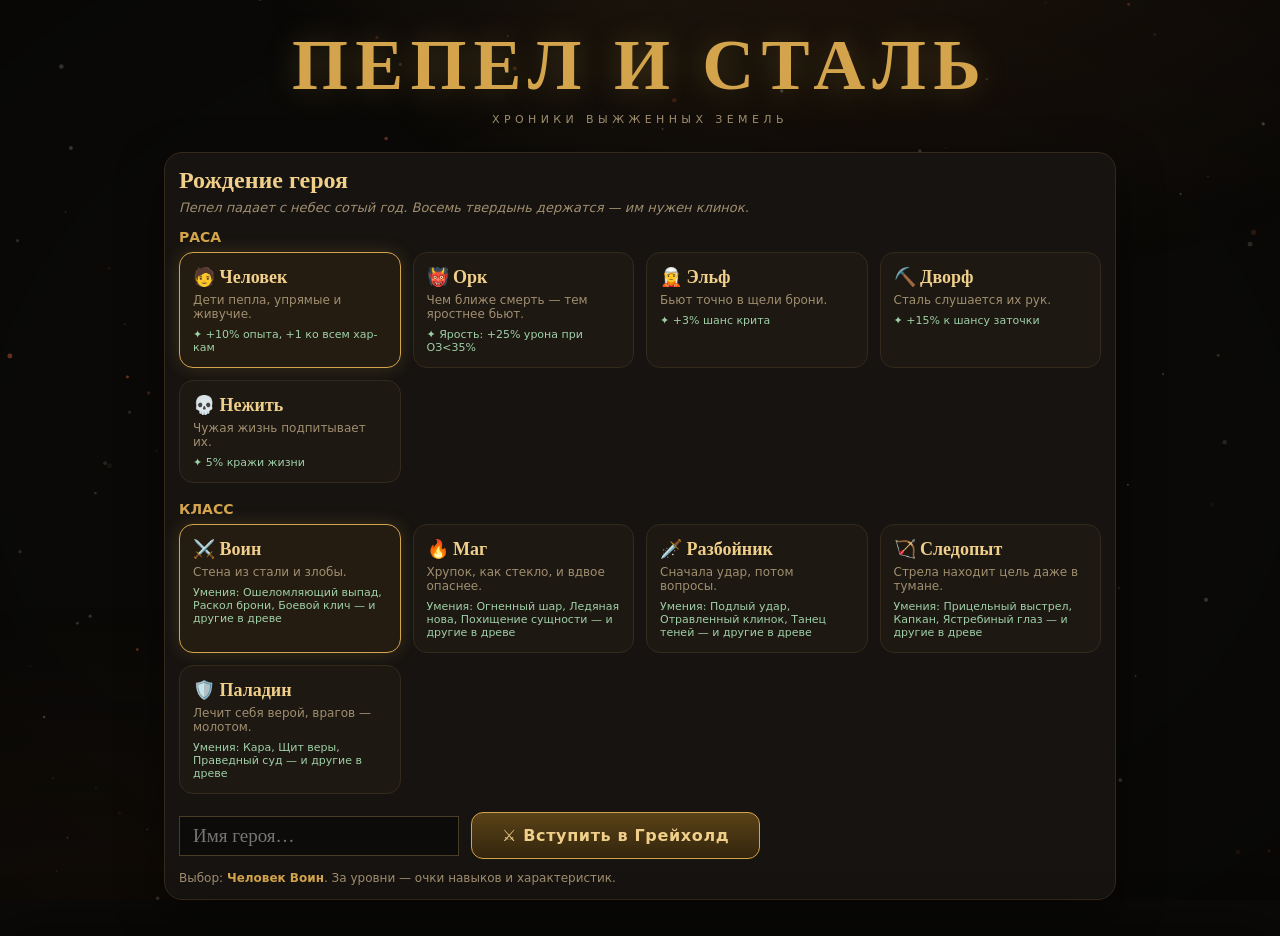
==== commit bdce0c3b: "Fix skill database reference error in character creation - Updated index.html to replace skills.js w" ====
--- a/index.html
+++ b/index.html
@@ -108,7 +108,7 @@
   <!-- =============================== -->
   <script src="data/races.js"></script>
   <script src="data/classes.js"></script>
-  <script src="data/skills.js"></script>
+  <script src="data/new-skills.js"></script>
   <script src="data/stats.js"></script>
   <script src="data/enemies.js"></script>
   <script src="data/zones.js"></script>
